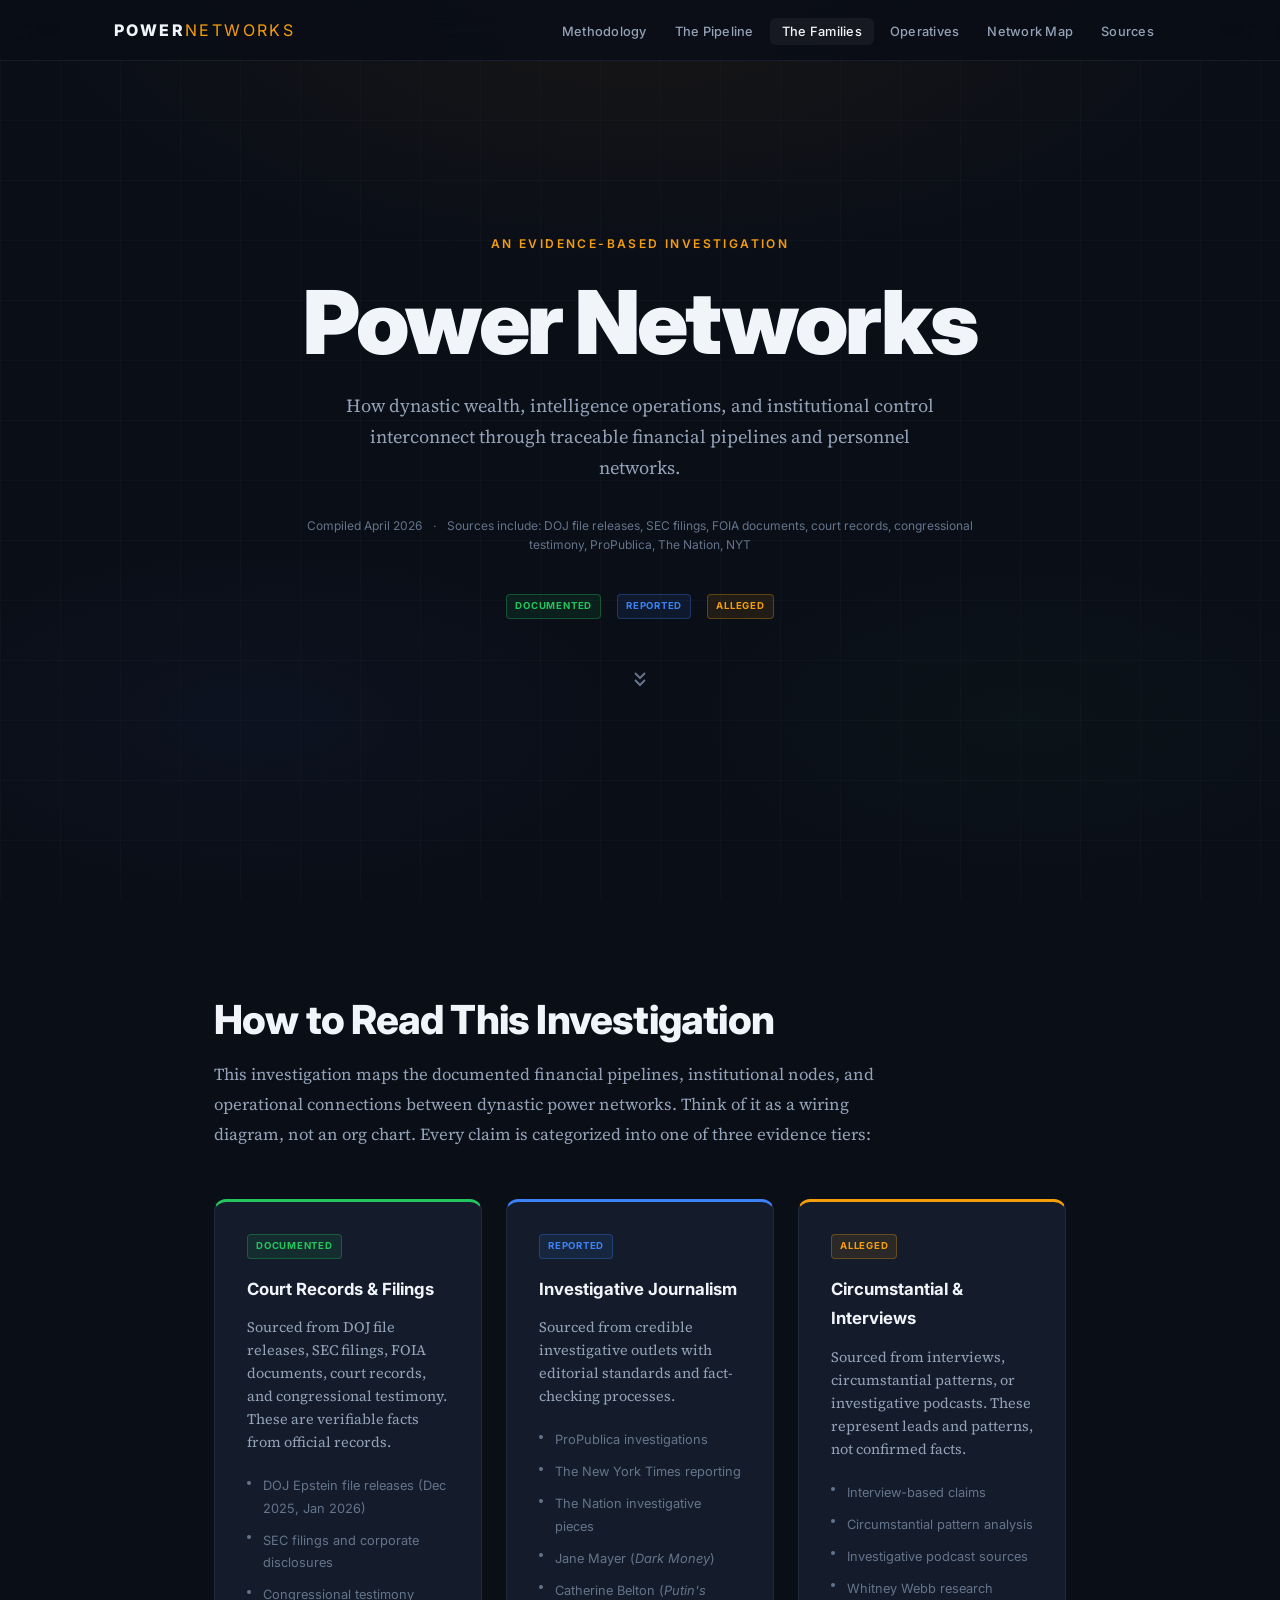
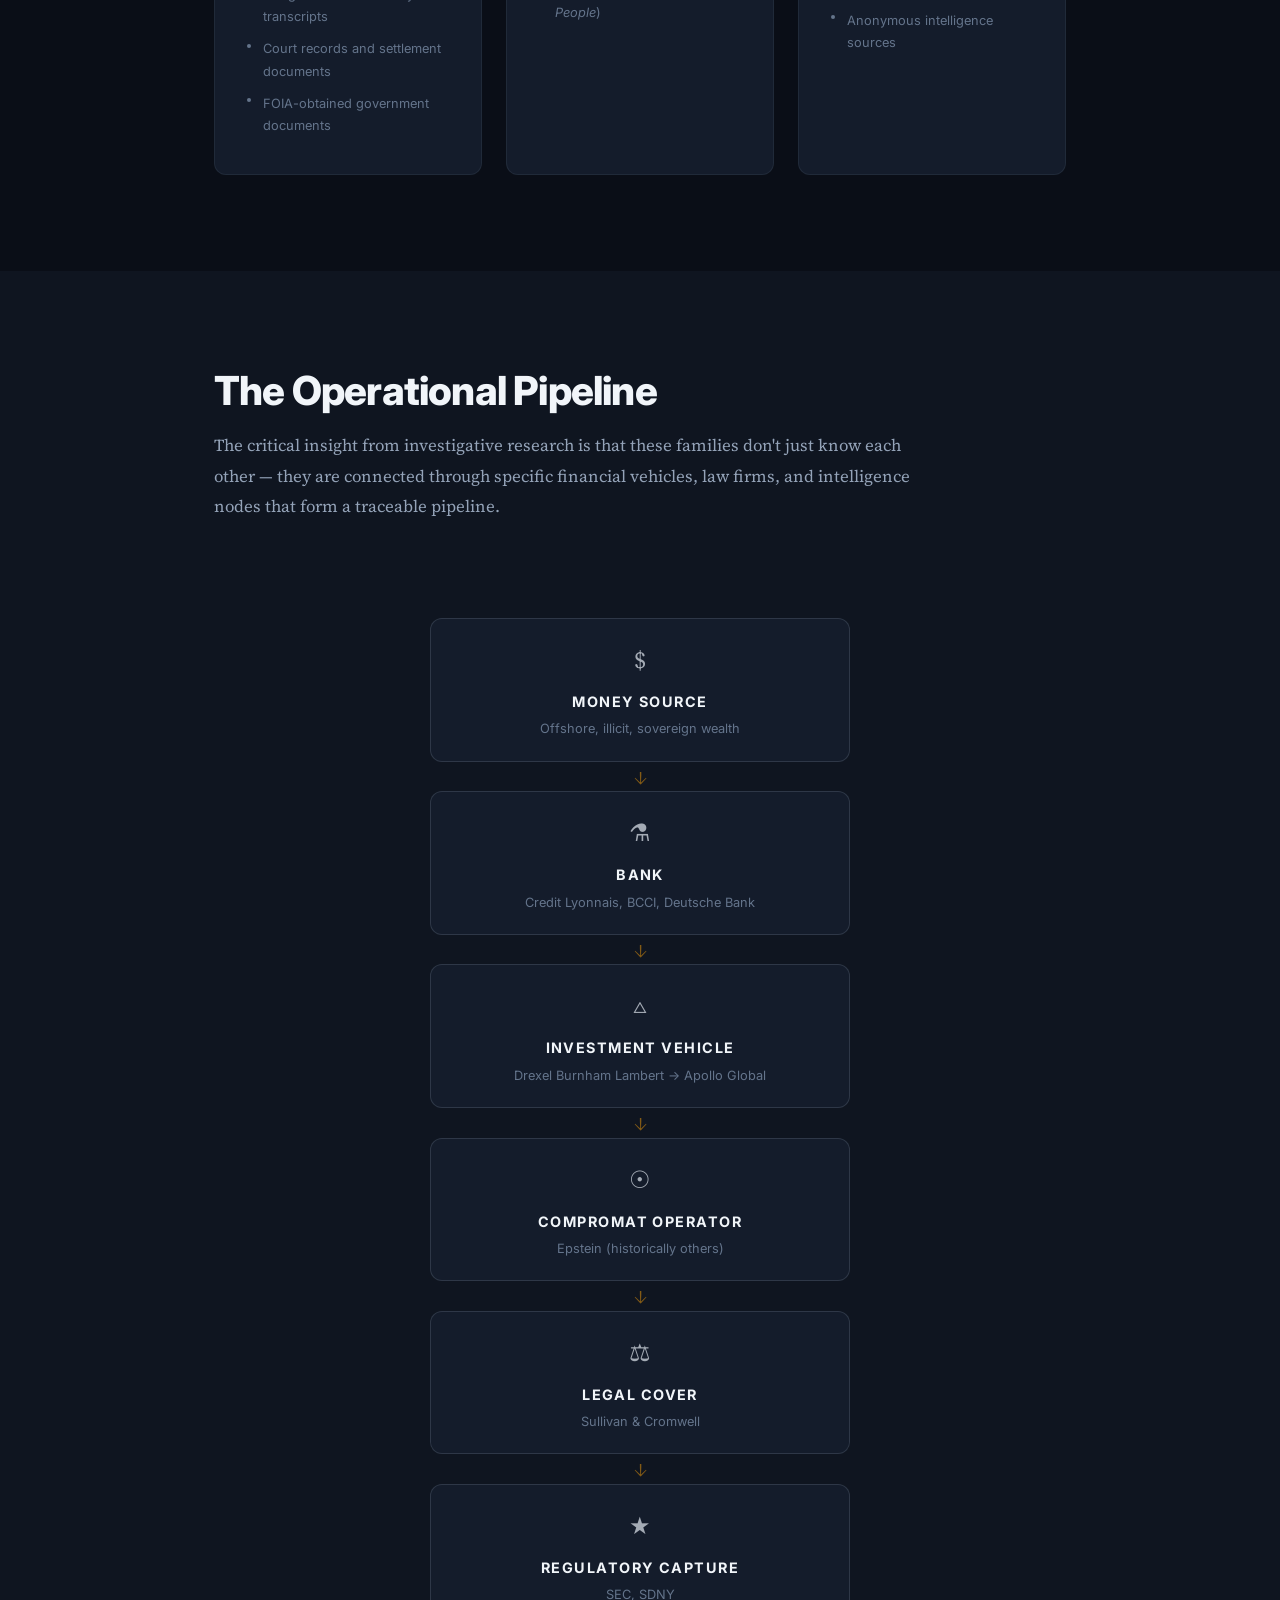
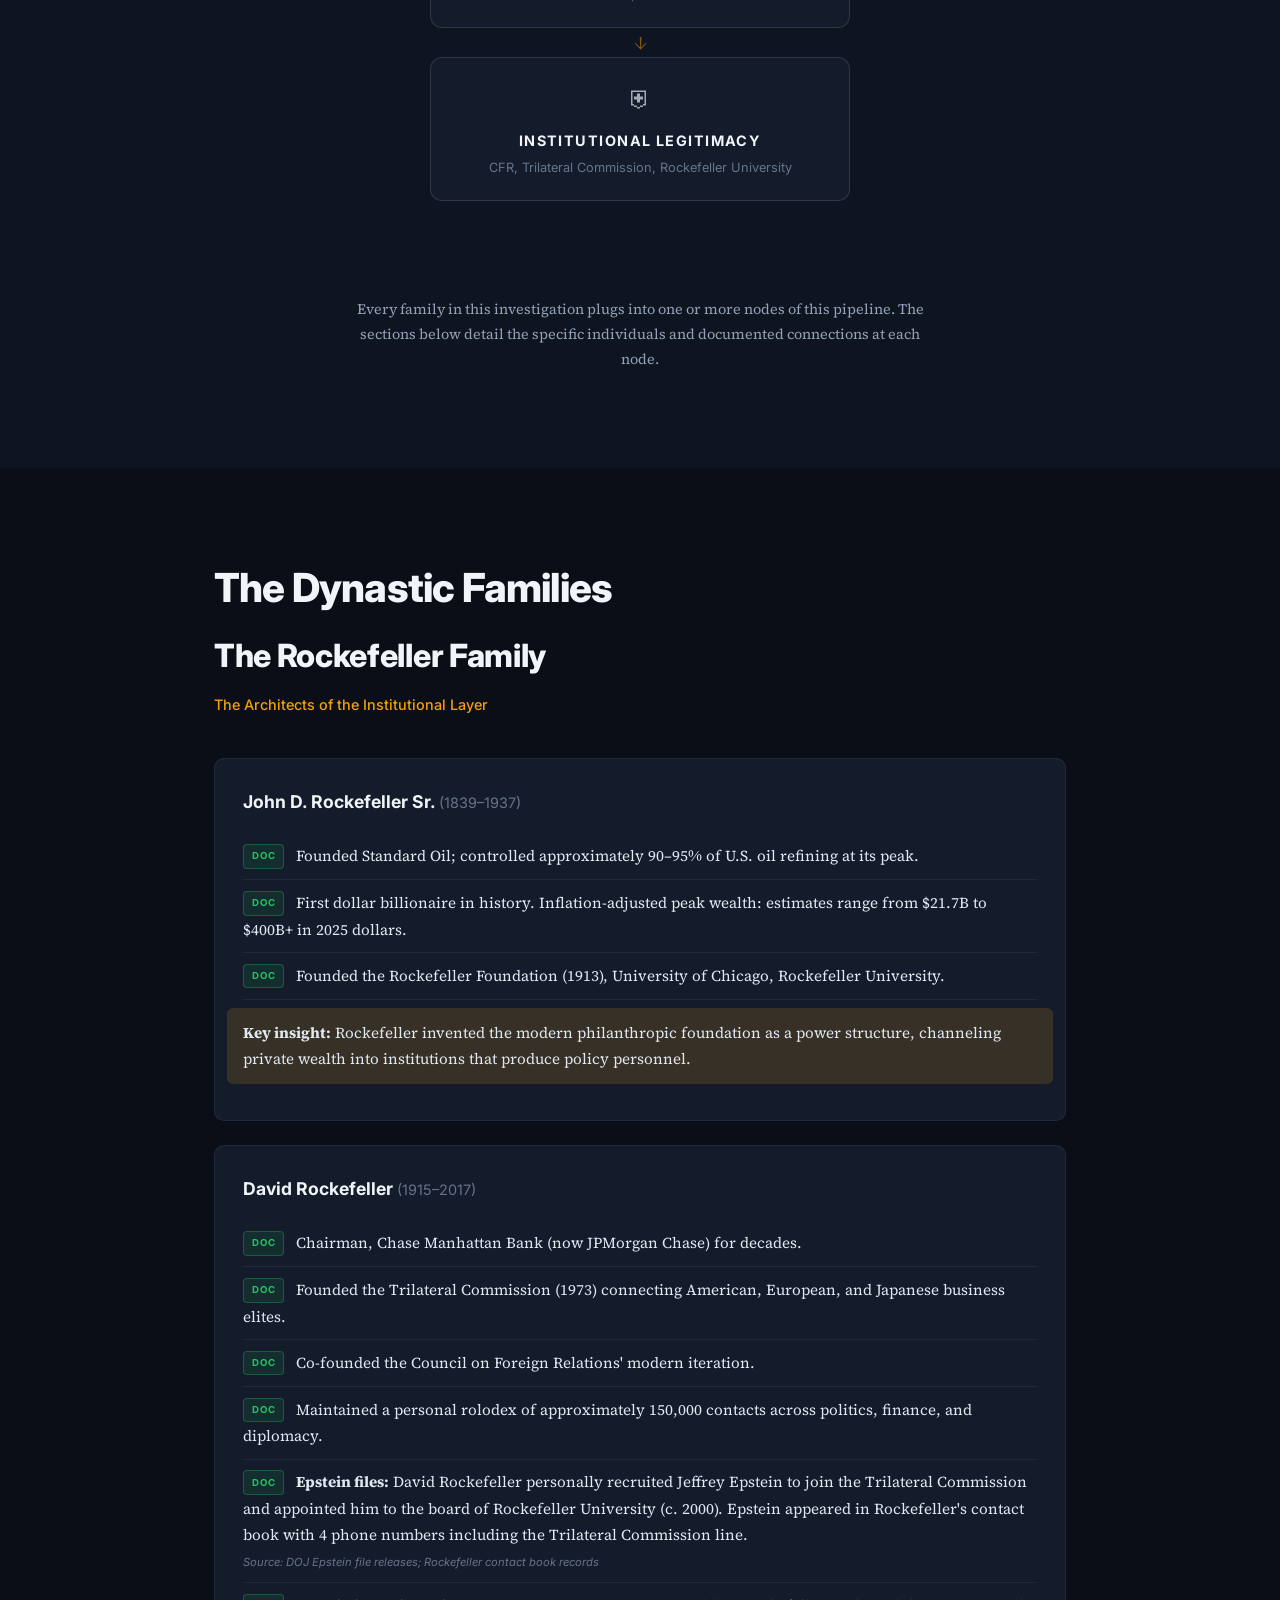
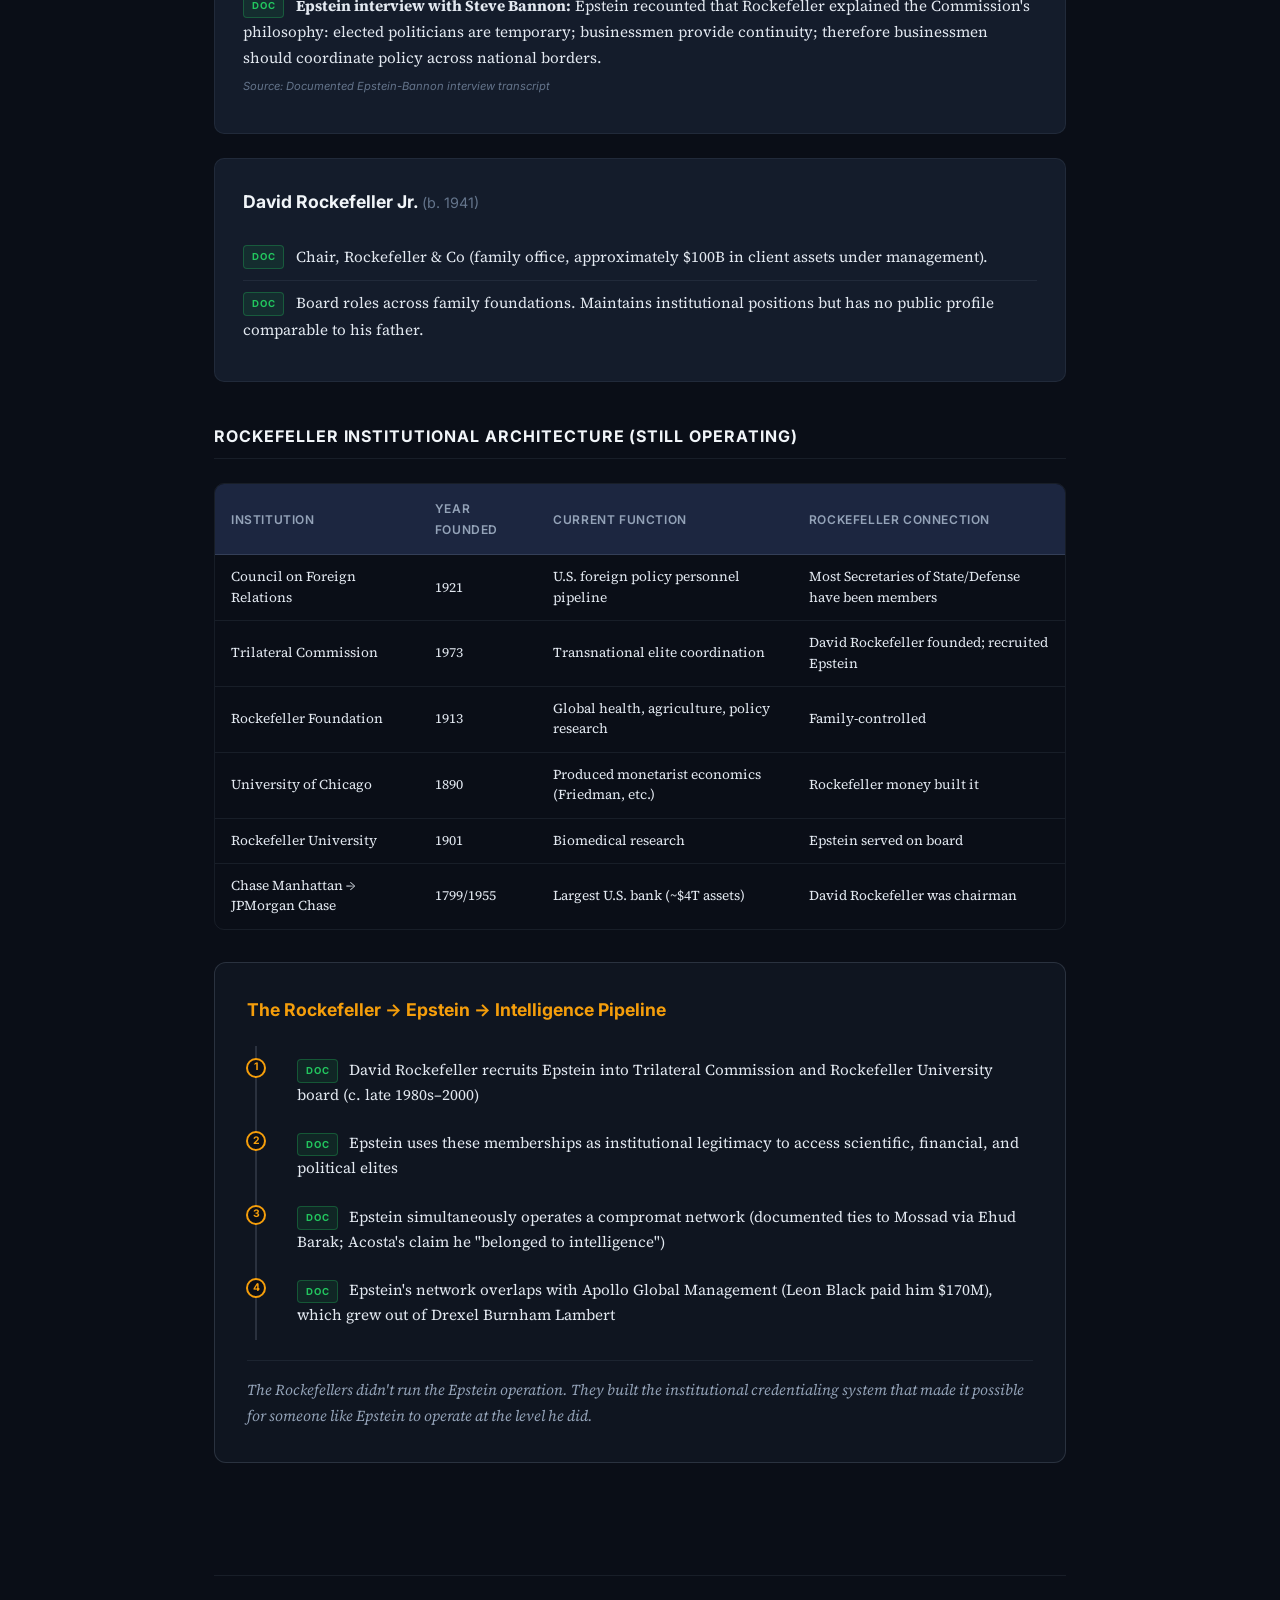
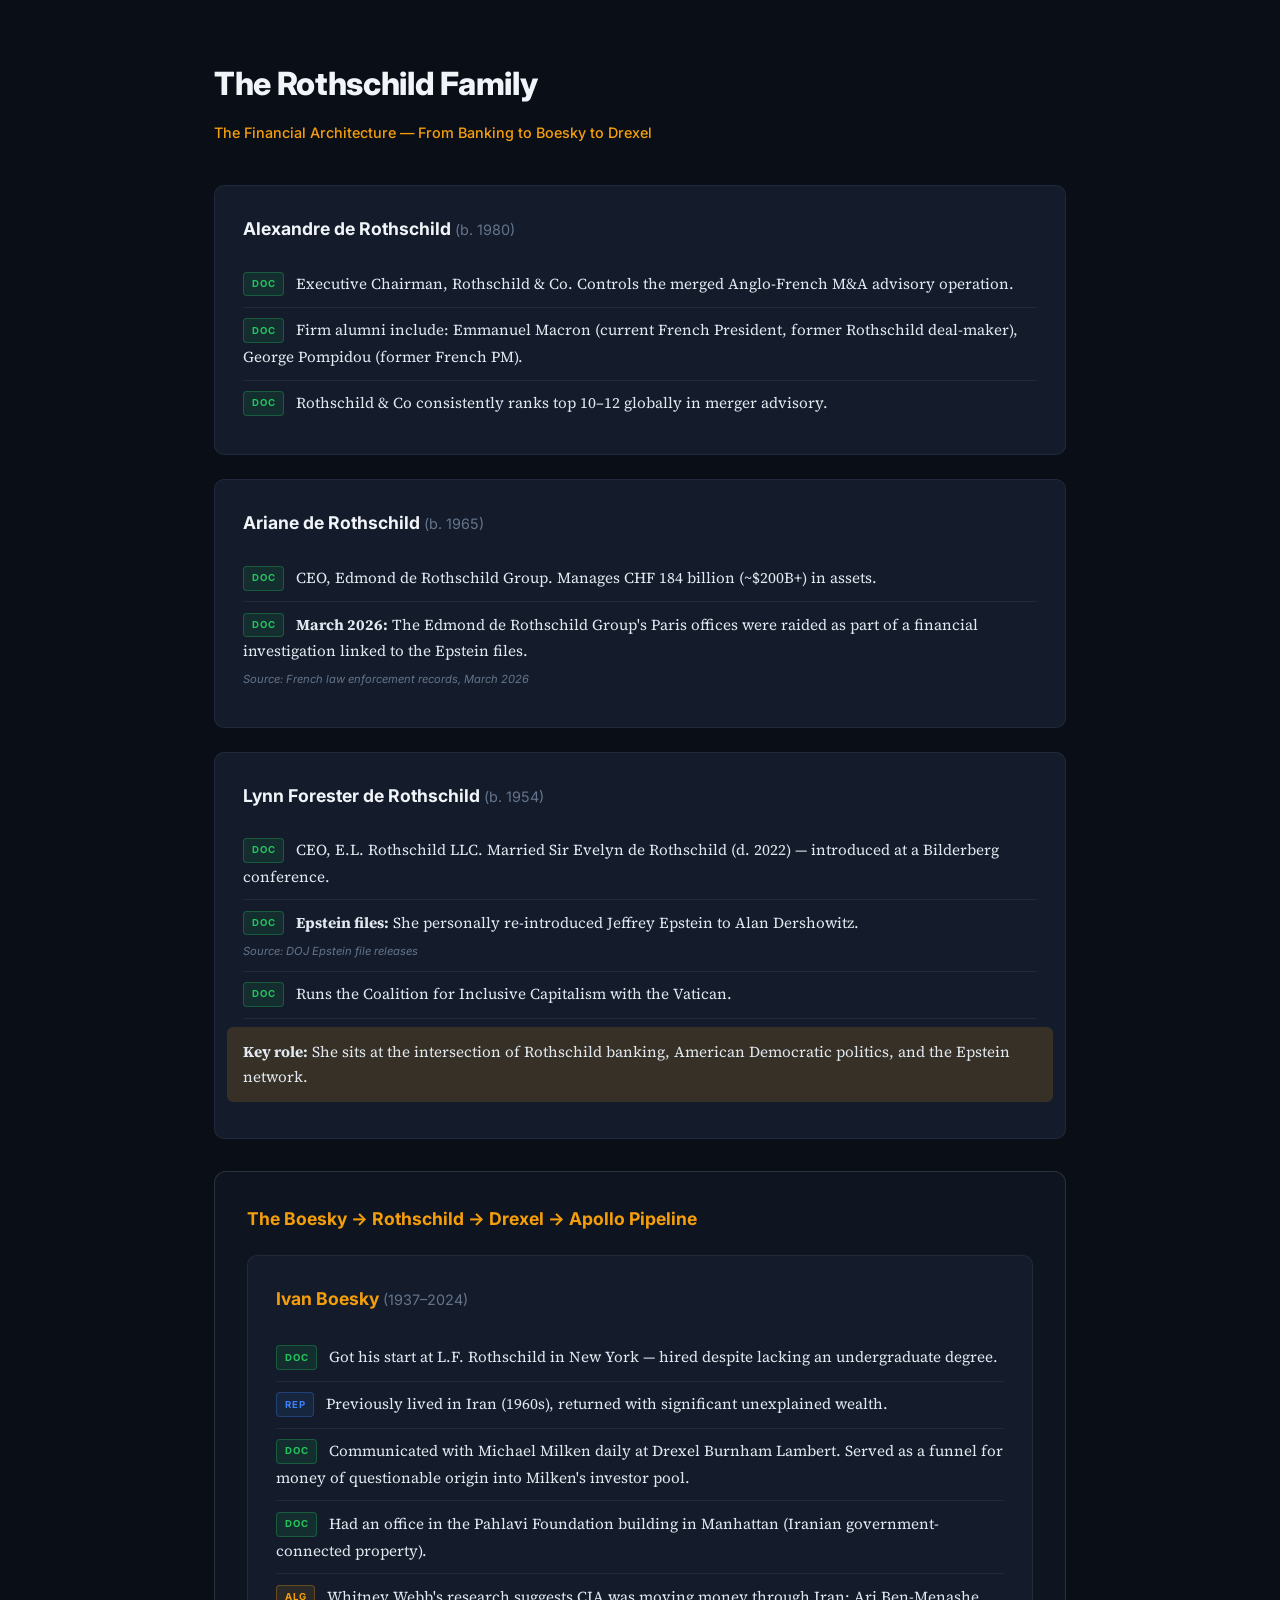
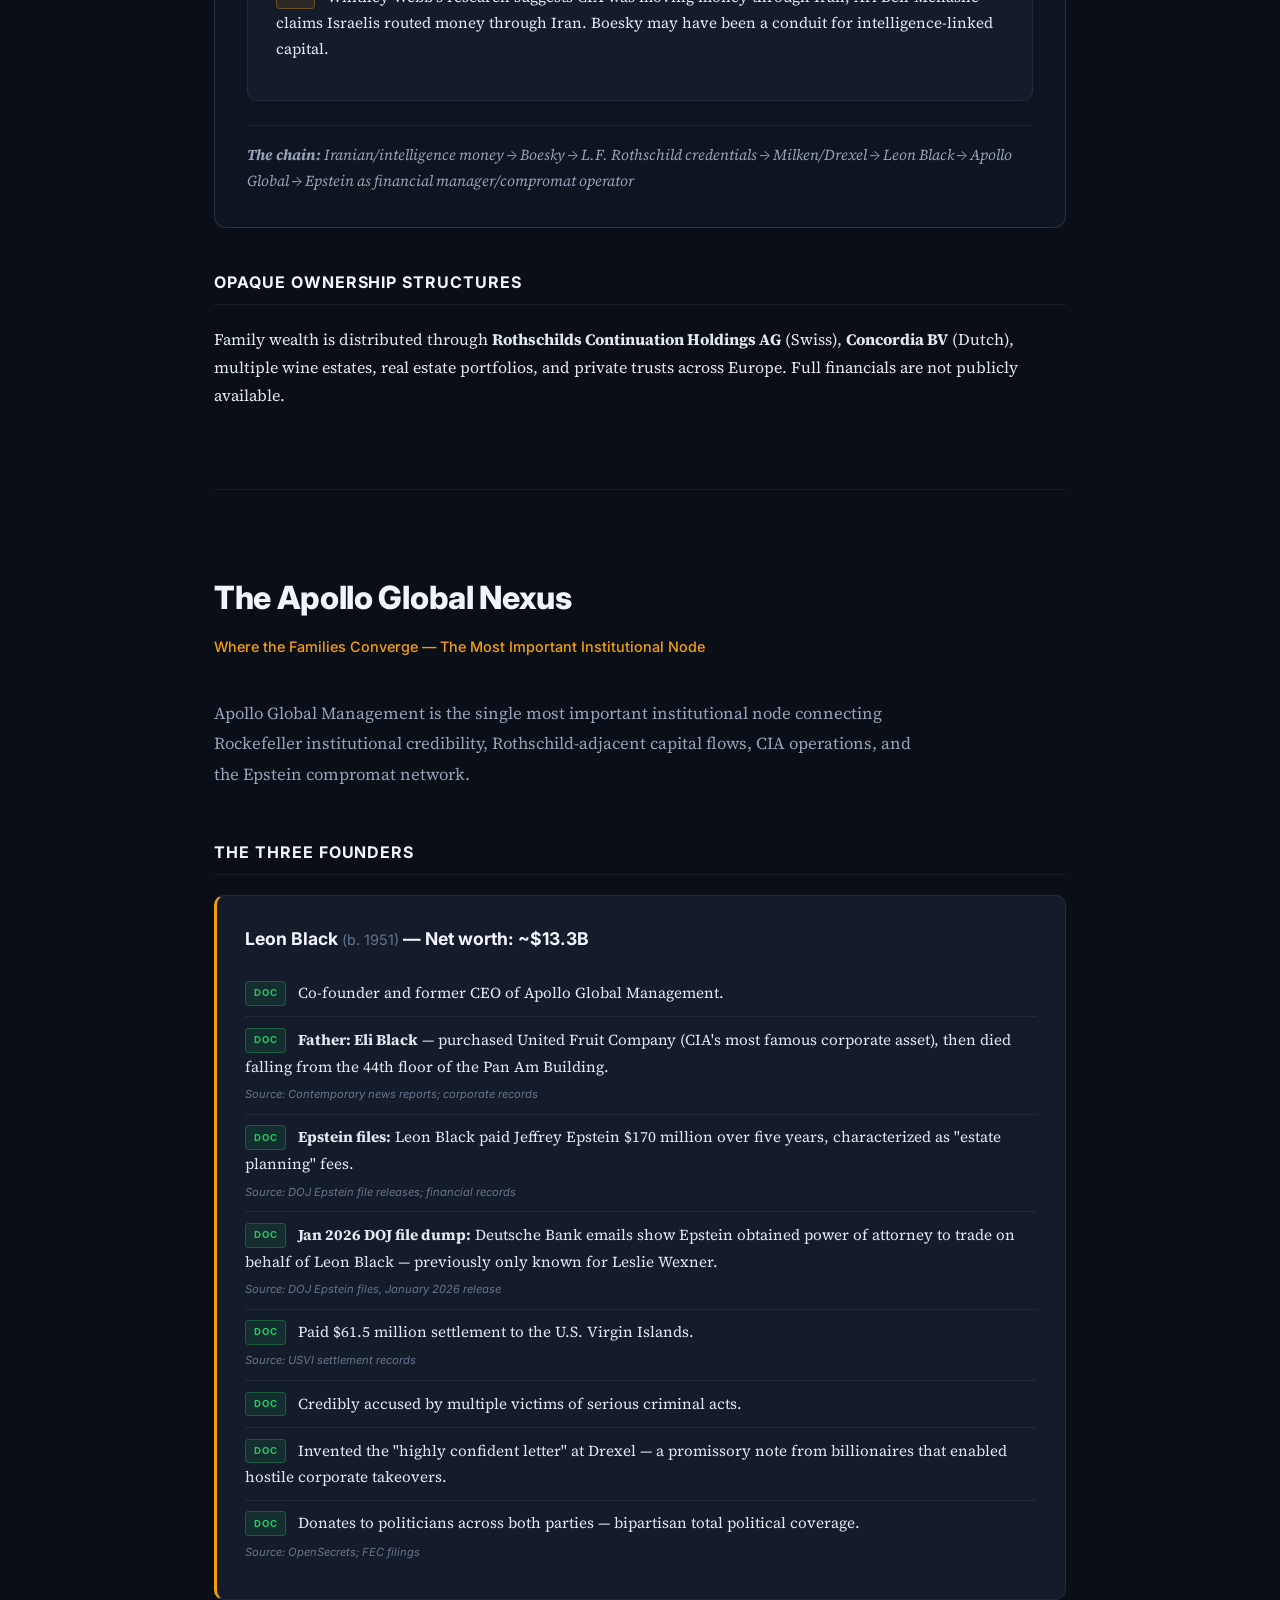
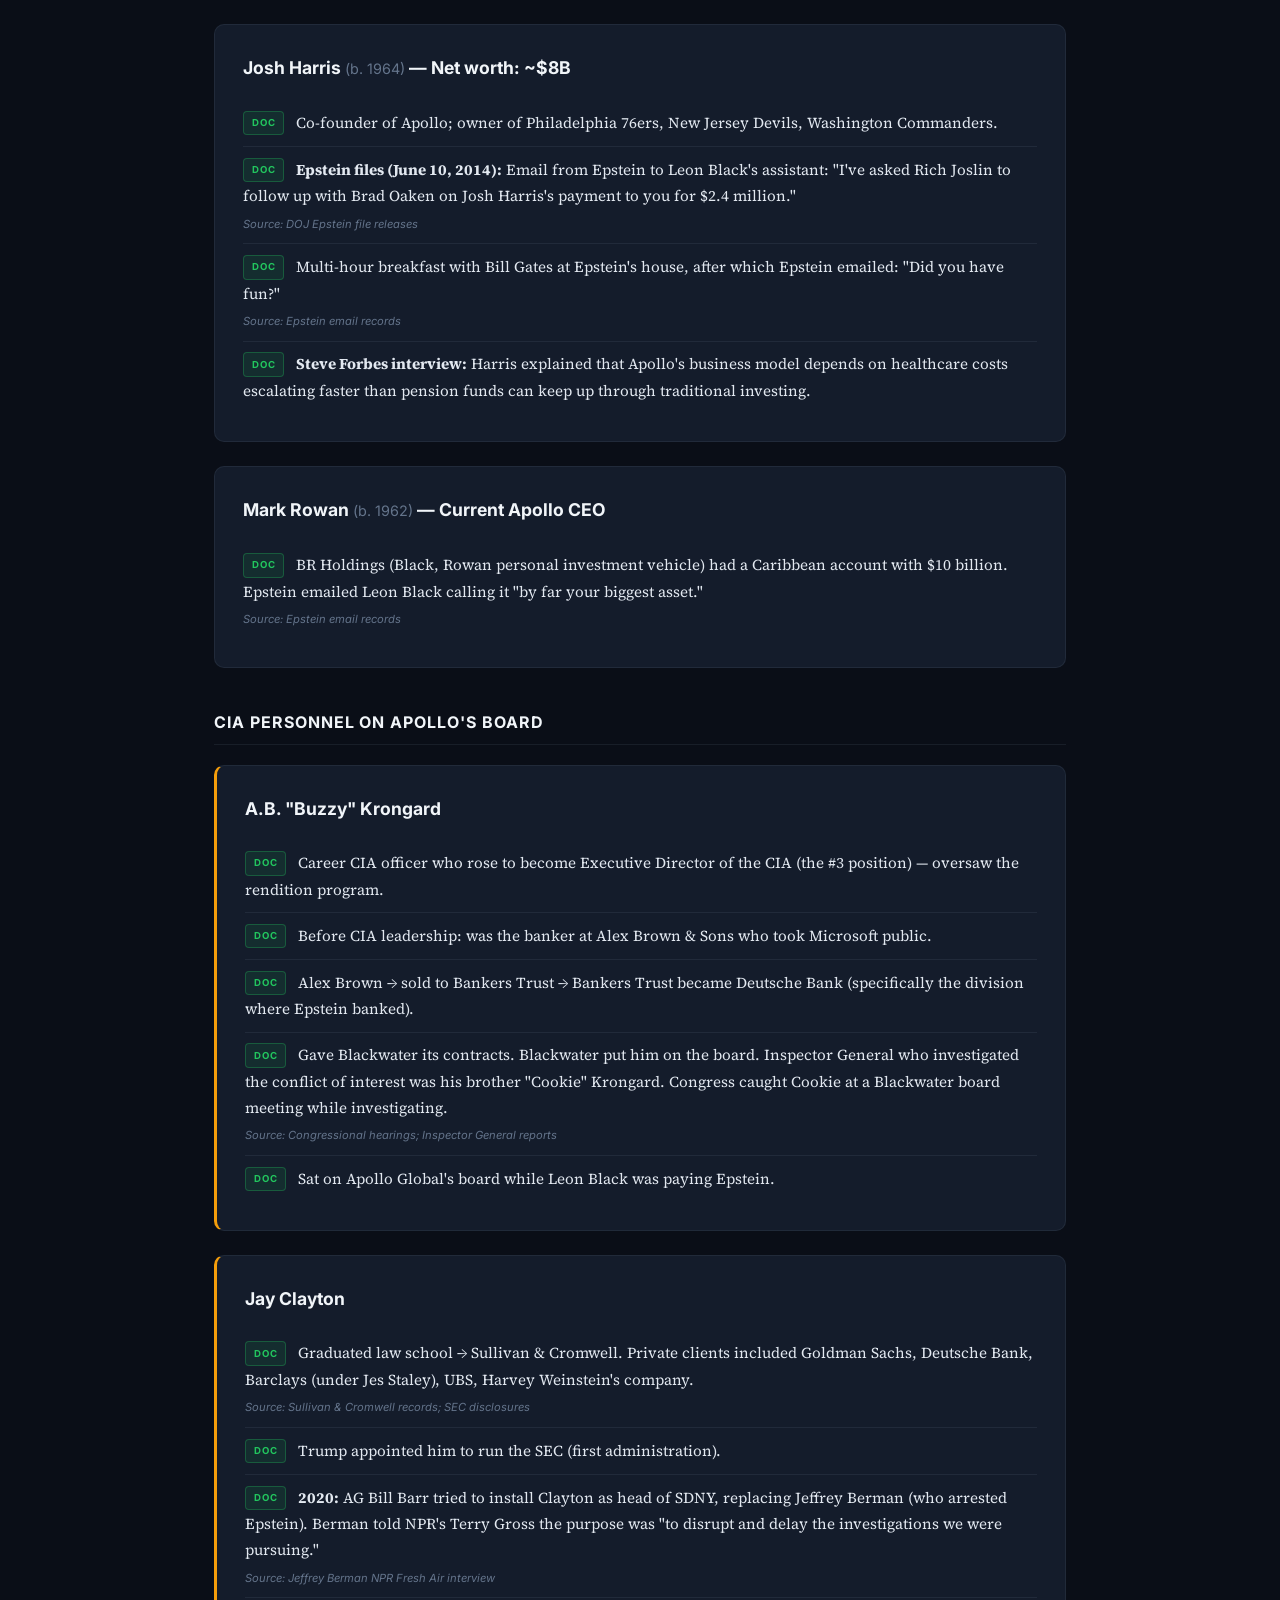
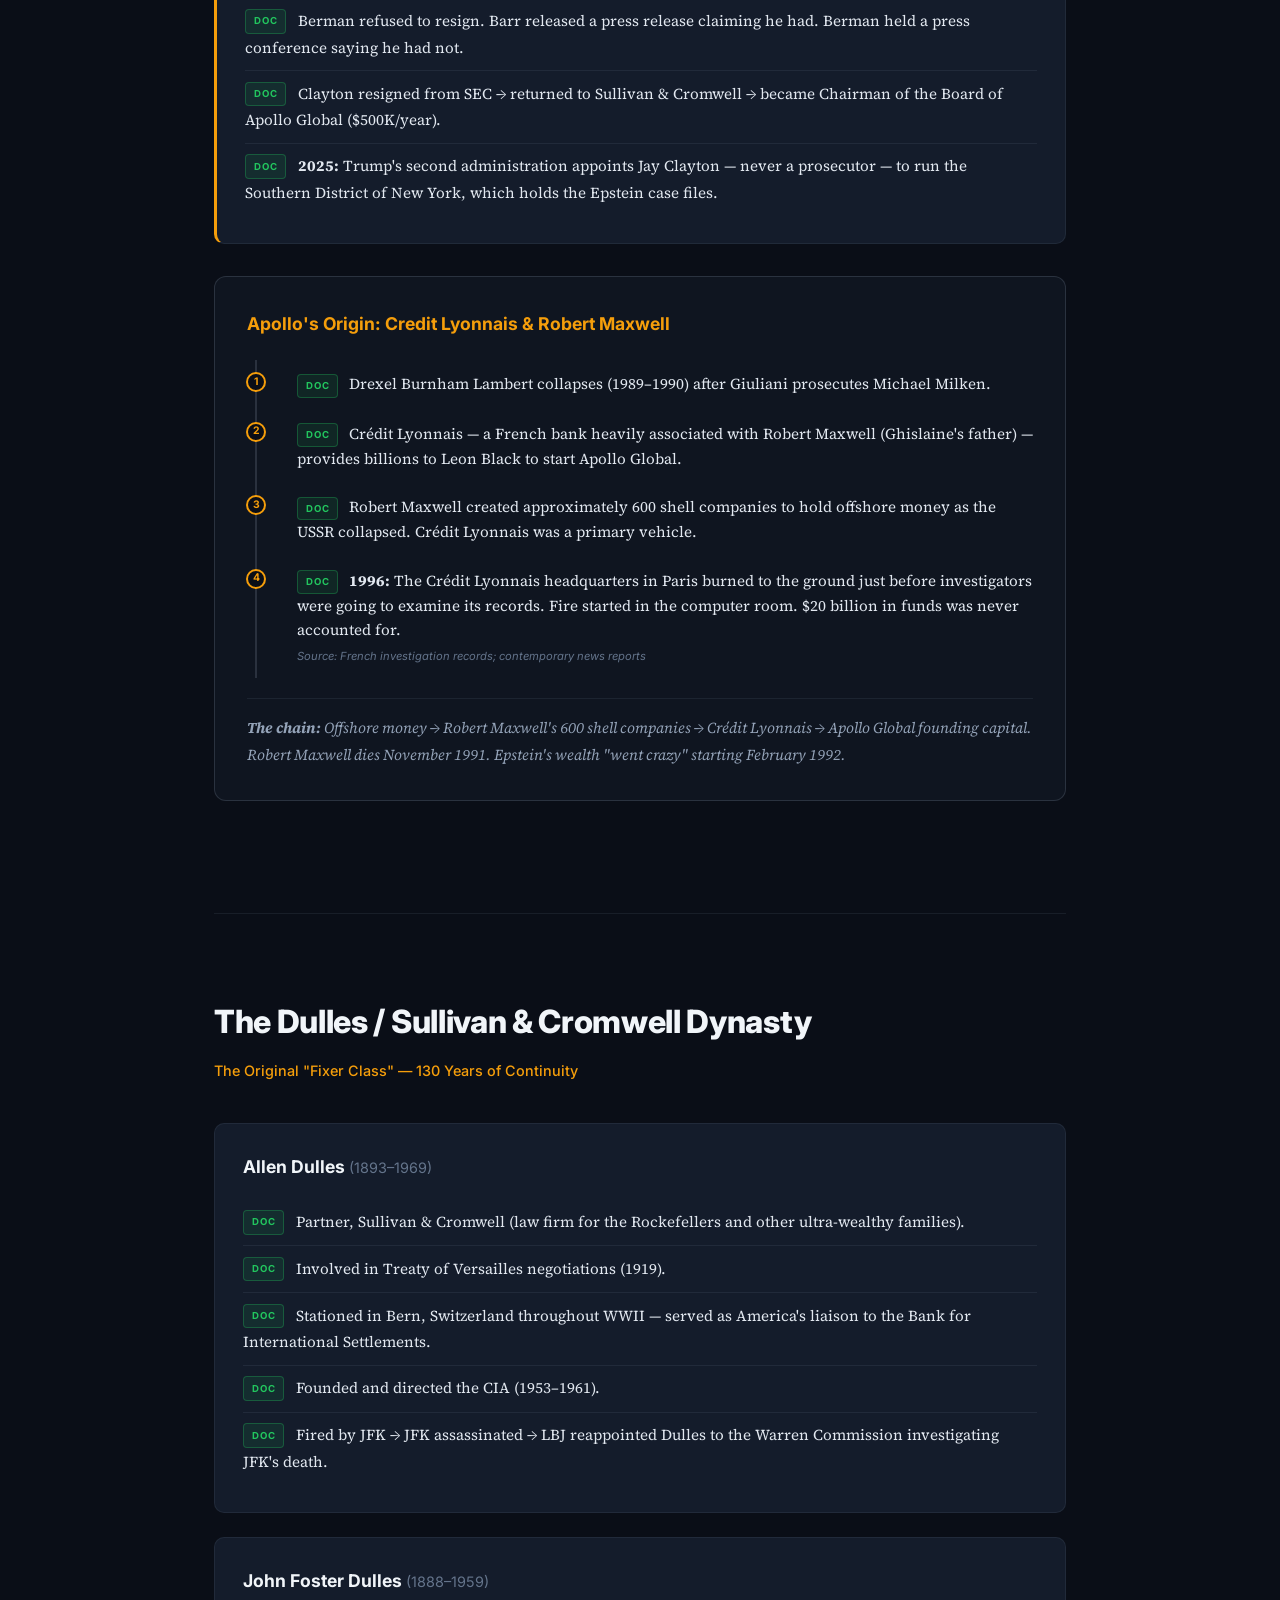
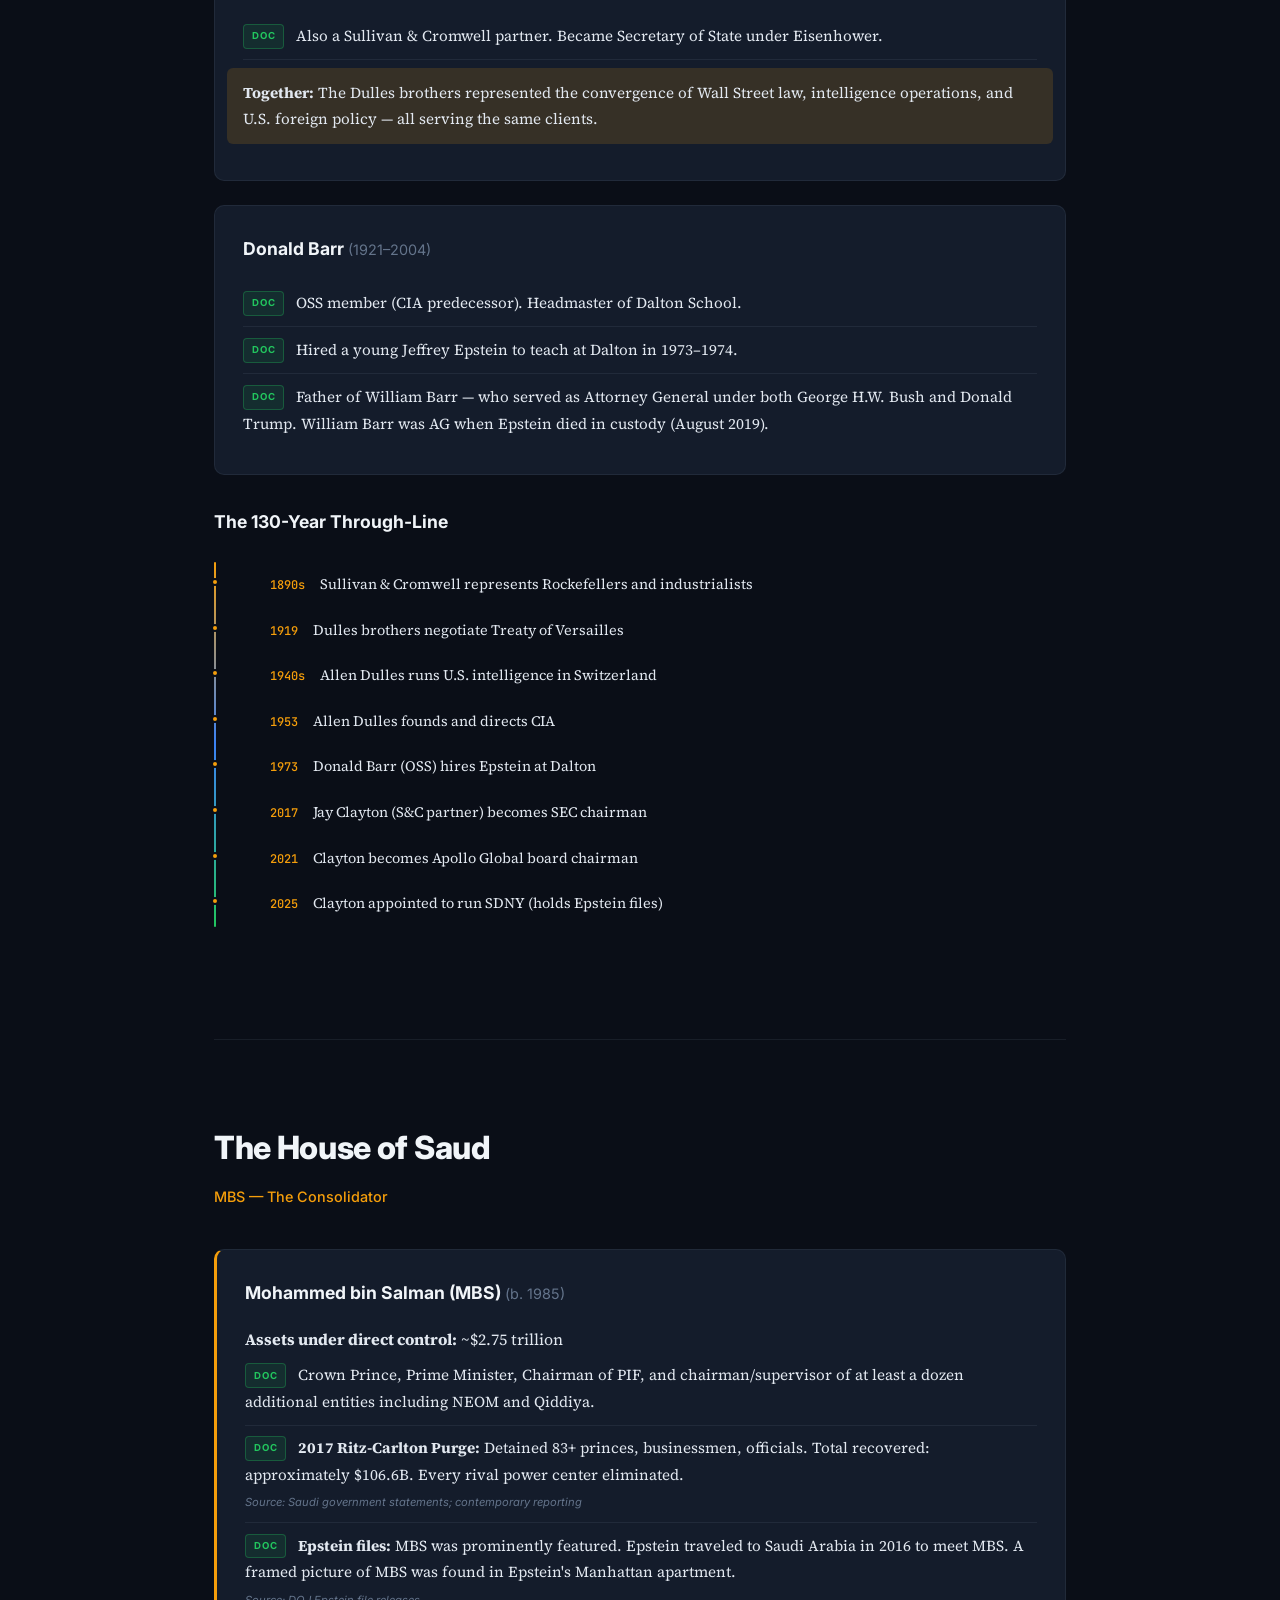
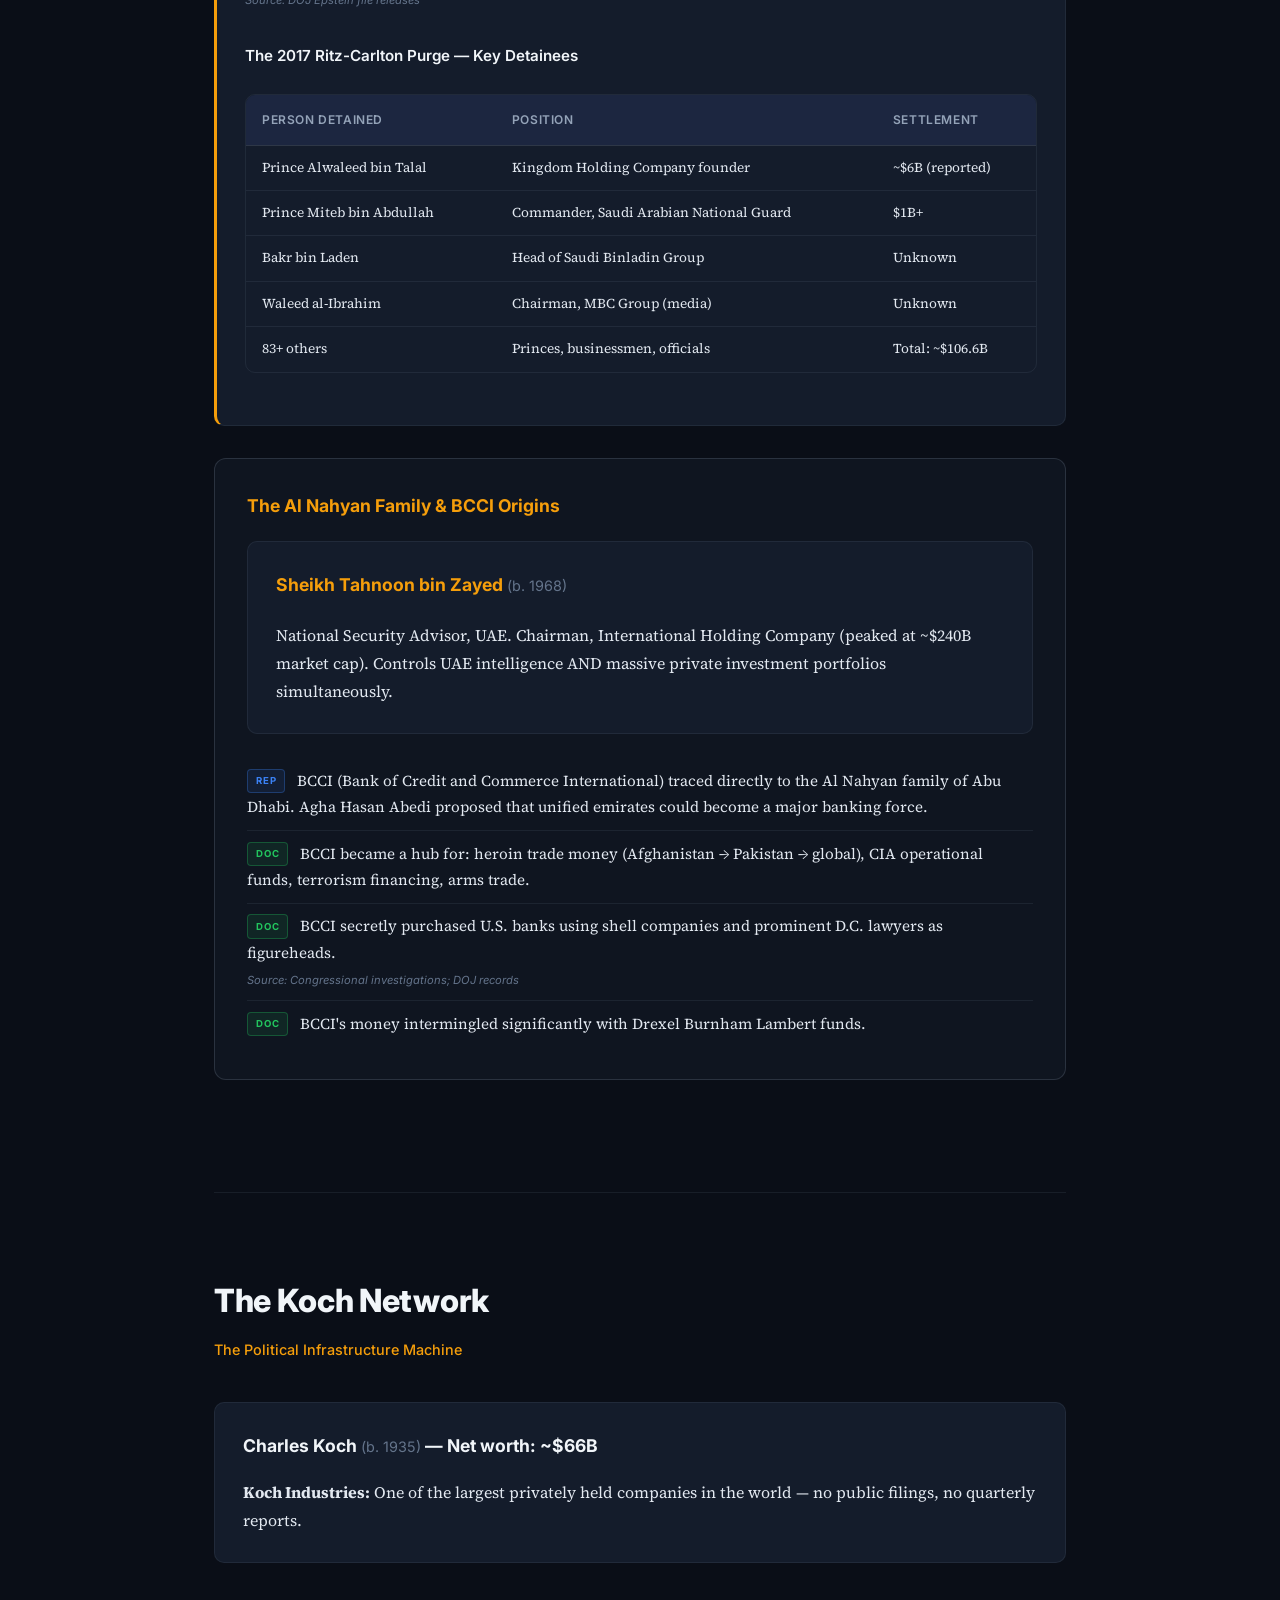
==== index.html @ 5101afc2 "Initial site build" ====
<!DOCTYPE html>
<html lang="en">
<head>
  <meta charset="UTF-8">
  <meta name="viewport" content="width=device-width, initial-scale=1.0">
  <title>Power Networks — An Evidence-Based Investigation into Dynastic Influence</title>
  <meta name="description" content="A documented investigation into how dynastic wealth, intelligence operations, and institutional control interconnect through traceable financial pipelines and personnel networks.">
  <meta property="og:title" content="Power Networks — An Evidence-Based Investigation">
  <meta property="og:description" content="Documented connections between dynastic families, intelligence agencies, and financial institutions. Every claim is sourced and evidence-tiered.">
  <meta property="og:type" content="article">
  <meta name="twitter:card" content="summary_large_image">
  <link rel="preconnect" href="https://fonts.googleapis.com">
  <link rel="preconnect" href="https://fonts.gstatic.com" crossorigin>
  <link href="https://fonts.googleapis.com/css2?family=Source+Serif+4:ital,opsz,wght@0,8..60,300..900;1,8..60,300..900&family=Inter:wght@300;400;500;600;700;800;900&family=JetBrains+Mono:wght@400;500&display=swap" rel="stylesheet">
  <link rel="stylesheet" href="styles.css">
</head>
<body>

  <!-- NAVIGATION -->
  <nav id="main-nav" aria-label="Main navigation">
    <div class="nav-inner">
      <a href="#hero" class="nav-logo">POWER<span>NETWORKS</span></a>
      <button class="nav-toggle" aria-label="Toggle navigation" aria-expanded="false">
        <span></span><span></span><span></span>
      </button>
      <ul class="nav-links">
        <li><a href="#methodology">Methodology</a></li>
        <li><a href="#pipeline">The Pipeline</a></li>
        <li><a href="#families">The Families</a></li>
        <li><a href="#operatives">Operatives</a></li>
        <li><a href="#network-map">Network Map</a></li>
        <li><a href="#sources">Sources</a></li>
      </ul>
    </div>
  </nav>

  <!-- HERO -->
  <header id="hero">
    <div class="hero-inner">
      <p class="hero-kicker">An Evidence-Based Investigation</p>
      <h1>Power Networks</h1>
      <p class="hero-subtitle">How dynastic wealth, intelligence operations, and institutional control interconnect through traceable financial pipelines and personnel networks.</p>
      <div class="hero-meta">
        <span class="hero-date">Compiled April 2026</span>
        <span class="hero-separator">&middot;</span>
        <span>Sources include: DOJ file releases, SEC filings, FOIA documents, court records, congressional testimony, ProPublica, The Nation, NYT</span>
      </div>
      <div class="evidence-key-hero">
        <div class="evidence-badge documented">DOCUMENTED</div>
        <div class="evidence-badge reported">REPORTED</div>
        <div class="evidence-badge alleged">ALLEGED</div>
      </div>
      <a href="#methodology" class="scroll-cta" aria-label="Scroll to content">
        <svg width="24" height="24" viewBox="0 0 24 24" fill="none" stroke="currentColor" stroke-width="2"><path d="M7 13l5 5 5-5M7 6l5 5 5-5"/></svg>
      </a>
    </div>
  </header>

  <main>

    <!-- METHODOLOGY -->
    <section id="methodology" class="section">
      <div class="container">
        <h2 class="section-title">How to Read This Investigation</h2>
        <p class="section-intro">This investigation maps the documented financial pipelines, institutional nodes, and operational connections between dynastic power networks. Think of it as a wiring diagram, not an org chart. Every claim is categorized into one of three evidence tiers:</p>

        <div class="evidence-grid">
          <div class="evidence-card documented-card">
            <div class="evidence-badge documented">DOCUMENTED</div>
            <h3>Court Records &amp; Filings</h3>
            <p>Sourced from DOJ file releases, SEC filings, FOIA documents, court records, and congressional testimony. These are verifiable facts from official records.</p>
            <ul>
              <li>DOJ Epstein file releases (Dec 2025, Jan 2026)</li>
              <li>SEC filings and corporate disclosures</li>
              <li>Congressional testimony transcripts</li>
              <li>Court records and settlement documents</li>
              <li>FOIA-obtained government documents</li>
            </ul>
          </div>
          <div class="evidence-card reported-card">
            <div class="evidence-badge reported">REPORTED</div>
            <h3>Investigative Journalism</h3>
            <p>Sourced from credible investigative outlets with editorial standards and fact-checking processes.</p>
            <ul>
              <li>ProPublica investigations</li>
              <li>The New York Times reporting</li>
              <li>The Nation investigative pieces</li>
              <li>Jane Mayer (<em>Dark Money</em>)</li>
              <li>Catherine Belton (<em>Putin's People</em>)</li>
            </ul>
          </div>
          <div class="evidence-card alleged-card">
            <div class="evidence-badge alleged">ALLEGED</div>
            <h3>Circumstantial &amp; Interviews</h3>
            <p>Sourced from interviews, circumstantial patterns, or investigative podcasts. These represent leads and patterns, not confirmed facts.</p>
            <ul>
              <li>Interview-based claims</li>
              <li>Circumstantial pattern analysis</li>
              <li>Investigative podcast sources</li>
              <li>Whitney Webb research</li>
              <li>Anonymous intelligence sources</li>
            </ul>
          </div>
        </div>
      </div>
    </section>

    <!-- THE PIPELINE -->
    <section id="pipeline" class="section section-dark">
      <div class="container">
        <h2 class="section-title">The Operational Pipeline</h2>
        <p class="section-intro">The critical insight from investigative research is that these families don't just know each other &mdash; they are connected through specific financial vehicles, law firms, and intelligence nodes that form a traceable pipeline.</p>

        <div class="pipeline-diagram">
          <div class="pipeline-step">
            <div class="pipeline-icon">$</div>
            <div class="pipeline-label">Money Source</div>
            <div class="pipeline-detail">Offshore, illicit, sovereign wealth</div>
          </div>
          <div class="pipeline-arrow">&darr;</div>
          <div class="pipeline-step">
            <div class="pipeline-icon">&#9879;</div>
            <div class="pipeline-label">Bank</div>
            <div class="pipeline-detail">Credit Lyonnais, BCCI, Deutsche Bank</div>
          </div>
          <div class="pipeline-arrow">&darr;</div>
          <div class="pipeline-step">
            <div class="pipeline-icon">&#9651;</div>
            <div class="pipeline-label">Investment Vehicle</div>
            <div class="pipeline-detail">Drexel Burnham Lambert &rarr; Apollo Global</div>
          </div>
          <div class="pipeline-arrow">&darr;</div>
          <div class="pipeline-step">
            <div class="pipeline-icon">&#9737;</div>
            <div class="pipeline-label">Compromat Operator</div>
            <div class="pipeline-detail">Epstein (historically others)</div>
          </div>
          <div class="pipeline-arrow">&darr;</div>
          <div class="pipeline-step">
            <div class="pipeline-icon">&#9878;</div>
            <div class="pipeline-label">Legal Cover</div>
            <div class="pipeline-detail">Sullivan &amp; Cromwell</div>
          </div>
          <div class="pipeline-arrow">&darr;</div>
          <div class="pipeline-step">
            <div class="pipeline-icon">&#9733;</div>
            <div class="pipeline-label">Regulatory Capture</div>
            <div class="pipeline-detail">SEC, SDNY</div>
          </div>
          <div class="pipeline-arrow">&darr;</div>
          <div class="pipeline-step">
            <div class="pipeline-icon">&#9960;</div>
            <div class="pipeline-label">Institutional Legitimacy</div>
            <div class="pipeline-detail">CFR, Trilateral Commission, Rockefeller University</div>
          </div>
        </div>
        <p class="pipeline-note">Every family in this investigation plugs into one or more nodes of this pipeline. The sections below detail the specific individuals and documented connections at each node.</p>
      </div>
    </section>

    <!-- FAMILIES -->
    <section id="families" class="section">
      <div class="container">
        <h2 class="section-title">The Dynastic Families</h2>

        <!-- ROCKEFELLER -->
        <article id="rockefeller" class="family-block">
          <div class="family-header">
            <h3>The Rockefeller Family</h3>
            <p class="family-tagline">The Architects of the Institutional Layer</p>
          </div>

          <div class="family-content">
            <div class="person-card">
              <h4>John D. Rockefeller Sr. <span class="life-dates">(1839&ndash;1937)</span></h4>
              <ul class="facts-list">
                <li><span class="evidence-badge documented">DOC</span> Founded Standard Oil; controlled approximately 90&ndash;95% of U.S. oil refining at its peak.</li>
                <li><span class="evidence-badge documented">DOC</span> First dollar billionaire in history. Inflation-adjusted peak wealth: estimates range from $21.7B to $400B+ in 2025 dollars.</li>
                <li><span class="evidence-badge documented">DOC</span> Founded the Rockefeller Foundation (1913), University of Chicago, Rockefeller University.</li>
                <li class="key-insight"><strong>Key insight:</strong> Rockefeller invented the modern philanthropic foundation as a power structure, channeling private wealth into institutions that produce policy personnel.</li>
              </ul>
            </div>

            <div class="person-card">
              <h4>David Rockefeller <span class="life-dates">(1915&ndash;2017)</span></h4>
              <ul class="facts-list">
                <li><span class="evidence-badge documented">DOC</span> Chairman, Chase Manhattan Bank (now JPMorgan Chase) for decades.</li>
                <li><span class="evidence-badge documented">DOC</span> Founded the Trilateral Commission (1973) connecting American, European, and Japanese business elites.</li>
                <li><span class="evidence-badge documented">DOC</span> Co-founded the Council on Foreign Relations' modern iteration.</li>
                <li><span class="evidence-badge documented">DOC</span> Maintained a personal rolodex of approximately 150,000 contacts across politics, finance, and diplomacy.</li>
                <li><span class="evidence-badge documented">DOC</span> <strong>Epstein files:</strong> David Rockefeller personally recruited Jeffrey Epstein to join the Trilateral Commission and appointed him to the board of Rockefeller University (c. 2000). Epstein appeared in Rockefeller's contact book with 4 phone numbers including the Trilateral Commission line.
                  <cite class="source-tag">Source: DOJ Epstein file releases; Rockefeller contact book records</cite>
                </li>
                <li><span class="evidence-badge documented">DOC</span> <strong>Epstein interview with Steve Bannon:</strong> Epstein recounted that Rockefeller explained the Commission's philosophy: elected politicians are temporary; businessmen provide continuity; therefore businessmen should coordinate policy across national borders.
                  <cite class="source-tag">Source: Documented Epstein-Bannon interview transcript</cite>
                </li>
              </ul>
            </div>

            <div class="person-card">
              <h4>David Rockefeller Jr. <span class="life-dates">(b. 1941)</span></h4>
              <ul class="facts-list">
                <li><span class="evidence-badge documented">DOC</span> Chair, Rockefeller &amp; Co (family office, approximately $100B in client assets under management).</li>
                <li><span class="evidence-badge documented">DOC</span> Board roles across family foundations. Maintains institutional positions but has no public profile comparable to his father.</li>
              </ul>
            </div>

            <h4 class="subsection-title">Rockefeller Institutional Architecture (Still Operating)</h4>
            <div class="data-table-wrapper">
              <table class="data-table">
                <thead>
                  <tr>
                    <th>Institution</th>
                    <th>Year Founded</th>
                    <th>Current Function</th>
                    <th>Rockefeller Connection</th>
                  </tr>
                </thead>
                <tbody>
                  <tr>
                    <td>Council on Foreign Relations</td>
                    <td>1921</td>
                    <td>U.S. foreign policy personnel pipeline</td>
                    <td>Most Secretaries of State/Defense have been members</td>
                  </tr>
                  <tr>
                    <td>Trilateral Commission</td>
                    <td>1973</td>
                    <td>Transnational elite coordination</td>
                    <td>David Rockefeller founded; recruited Epstein</td>
                  </tr>
                  <tr>
                    <td>Rockefeller Foundation</td>
                    <td>1913</td>
                    <td>Global health, agriculture, policy research</td>
                    <td>Family-controlled</td>
                  </tr>
                  <tr>
                    <td>University of Chicago</td>
                    <td>1890</td>
                    <td>Produced monetarist economics (Friedman, etc.)</td>
                    <td>Rockefeller money built it</td>
                  </tr>
                  <tr>
                    <td>Rockefeller University</td>
                    <td>1901</td>
                    <td>Biomedical research</td>
                    <td>Epstein served on board</td>
                  </tr>
                  <tr>
                    <td>Chase Manhattan &rarr; JPMorgan Chase</td>
                    <td>1799/1955</td>
                    <td>Largest U.S. bank (~$4T assets)</td>
                    <td>David Rockefeller was chairman</td>
                  </tr>
                </tbody>
              </table>
            </div>

            <div class="insight-box">
              <h4>The Rockefeller &rarr; Epstein &rarr; Intelligence Pipeline</h4>
              <ol class="pipeline-steps">
                <li><span class="evidence-badge documented">DOC</span> David Rockefeller recruits Epstein into Trilateral Commission and Rockefeller University board (c. late 1980s&ndash;2000)</li>
                <li><span class="evidence-badge documented">DOC</span> Epstein uses these memberships as institutional legitimacy to access scientific, financial, and political elites</li>
                <li><span class="evidence-badge documented">DOC</span> Epstein simultaneously operates a compromat network (documented ties to Mossad via Ehud Barak; Acosta's claim he "belonged to intelligence")</li>
                <li><span class="evidence-badge documented">DOC</span> Epstein's network overlaps with Apollo Global Management (Leon Black paid him $170M), which grew out of Drexel Burnham Lambert</li>
              </ol>
              <p class="insight-conclusion">The Rockefellers didn't run the Epstein operation. They built the institutional credentialing system that made it possible for someone like Epstein to operate at the level he did.</p>
            </div>
          </div>
        </article>

        <!-- ROTHSCHILD -->
        <article id="rothschild" class="family-block">
          <div class="family-header">
            <h3>The Rothschild Family</h3>
            <p class="family-tagline">The Financial Architecture &mdash; From Banking to Boesky to Drexel</p>
          </div>

          <div class="family-content">
            <div class="person-card">
              <h4>Alexandre de Rothschild <span class="life-dates">(b. 1980)</span></h4>
              <ul class="facts-list">
                <li><span class="evidence-badge documented">DOC</span> Executive Chairman, Rothschild &amp; Co. Controls the merged Anglo-French M&amp;A advisory operation.</li>
                <li><span class="evidence-badge documented">DOC</span> Firm alumni include: Emmanuel Macron (current French President, former Rothschild deal-maker), George Pompidou (former French PM).</li>
                <li><span class="evidence-badge documented">DOC</span> Rothschild &amp; Co consistently ranks top 10&ndash;12 globally in merger advisory.</li>
              </ul>
            </div>

            <div class="person-card">
              <h4>Ariane de Rothschild <span class="life-dates">(b. 1965)</span></h4>
              <ul class="facts-list">
                <li><span class="evidence-badge documented">DOC</span> CEO, Edmond de Rothschild Group. Manages CHF 184 billion (~$200B+) in assets.</li>
                <li><span class="evidence-badge documented">DOC</span> <strong>March 2026:</strong> The Edmond de Rothschild Group's Paris offices were raided as part of a financial investigation linked to the Epstein files.
                  <cite class="source-tag">Source: French law enforcement records, March 2026</cite>
                </li>
              </ul>
            </div>

            <div class="person-card">
              <h4>Lynn Forester de Rothschild <span class="life-dates">(b. 1954)</span></h4>
              <ul class="facts-list">
                <li><span class="evidence-badge documented">DOC</span> CEO, E.L. Rothschild LLC. Married Sir Evelyn de Rothschild (d. 2022) &mdash; introduced at a Bilderberg conference.</li>
                <li><span class="evidence-badge documented">DOC</span> <strong>Epstein files:</strong> She personally re-introduced Jeffrey Epstein to Alan Dershowitz.
                  <cite class="source-tag">Source: DOJ Epstein file releases</cite>
                </li>
                <li><span class="evidence-badge documented">DOC</span> Runs the Coalition for Inclusive Capitalism with the Vatican.</li>
                <li class="key-insight"><strong>Key role:</strong> She sits at the intersection of Rothschild banking, American Democratic politics, and the Epstein network.</li>
              </ul>
            </div>

            <div class="insight-box">
              <h4>The Boesky &rarr; Rothschild &rarr; Drexel &rarr; Apollo Pipeline</h4>
              <div class="person-card">
                <h4>Ivan Boesky <span class="life-dates">(1937&ndash;2024)</span></h4>
                <ul class="facts-list">
                  <li><span class="evidence-badge documented">DOC</span> Got his start at L.F. Rothschild in New York &mdash; hired despite lacking an undergraduate degree.</li>
                  <li><span class="evidence-badge reported">REP</span> Previously lived in Iran (1960s), returned with significant unexplained wealth.</li>
                  <li><span class="evidence-badge documented">DOC</span> Communicated with Michael Milken daily at Drexel Burnham Lambert. Served as a funnel for money of questionable origin into Milken's investor pool.</li>
                  <li><span class="evidence-badge documented">DOC</span> Had an office in the Pahlavi Foundation building in Manhattan (Iranian government-connected property).</li>
                  <li><span class="evidence-badge alleged">ALG</span> Whitney Webb's research suggests CIA was moving money through Iran; Ari Ben-Menashe claims Israelis routed money through Iran. Boesky may have been a conduit for intelligence-linked capital.</li>
                </ul>
              </div>
              <p class="pipeline-chain"><strong>The chain:</strong> Iranian/intelligence money &rarr; Boesky &rarr; L.F. Rothschild credentials &rarr; Milken/Drexel &rarr; Leon Black &rarr; Apollo Global &rarr; Epstein as financial manager/compromat operator</p>
            </div>

            <h4 class="subsection-title">Opaque Ownership Structures</h4>
            <p>Family wealth is distributed through <strong>Rothschilds Continuation Holdings AG</strong> (Swiss), <strong>Concordia BV</strong> (Dutch), multiple wine estates, real estate portfolios, and private trusts across Europe. Full financials are not publicly available.</p>
          </div>
        </article>

        <!-- APOLLO GLOBAL -->
        <article id="apollo" class="family-block">
          <div class="family-header">
            <h3>The Apollo Global Nexus</h3>
            <p class="family-tagline">Where the Families Converge &mdash; The Most Important Institutional Node</p>
          </div>

          <div class="family-content">
            <p class="section-intro">Apollo Global Management is the single most important institutional node connecting Rockefeller institutional credibility, Rothschild-adjacent capital flows, CIA operations, and the Epstein compromat network.</p>

            <h4 class="subsection-title">The Three Founders</h4>

            <div class="person-card person-highlight">
              <h4>Leon Black <span class="life-dates">(b. 1951)</span> &mdash; Net worth: ~$13.3B</h4>
              <ul class="facts-list">
                <li><span class="evidence-badge documented">DOC</span> Co-founder and former CEO of Apollo Global Management.</li>
                <li><span class="evidence-badge documented">DOC</span> <strong>Father: Eli Black</strong> &mdash; purchased United Fruit Company (CIA's most famous corporate asset), then died falling from the 44th floor of the Pan Am Building.
                  <cite class="source-tag">Source: Contemporary news reports; corporate records</cite>
                </li>
                <li><span class="evidence-badge documented">DOC</span> <strong>Epstein files:</strong> Leon Black paid Jeffrey Epstein $170 million over five years, characterized as "estate planning" fees.
                  <cite class="source-tag">Source: DOJ Epstein file releases; financial records</cite>
                </li>
                <li><span class="evidence-badge documented">DOC</span> <strong>Jan 2026 DOJ file dump:</strong> Deutsche Bank emails show Epstein obtained power of attorney to trade on behalf of Leon Black &mdash; previously only known for Leslie Wexner.
                  <cite class="source-tag">Source: DOJ Epstein files, January 2026 release</cite>
                </li>
                <li><span class="evidence-badge documented">DOC</span> Paid $61.5 million settlement to the U.S. Virgin Islands.
                  <cite class="source-tag">Source: USVI settlement records</cite>
                </li>
                <li><span class="evidence-badge documented">DOC</span> Credibly accused by multiple victims of serious criminal acts.</li>
                <li><span class="evidence-badge documented">DOC</span> Invented the "highly confident letter" at Drexel &mdash; a promissory note from billionaires that enabled hostile corporate takeovers.</li>
                <li><span class="evidence-badge documented">DOC</span> Donates to politicians across both parties &mdash; bipartisan total political coverage.
                  <cite class="source-tag">Source: OpenSecrets; FEC filings</cite>
                </li>
              </ul>
            </div>

            <div class="person-card">
              <h4>Josh Harris <span class="life-dates">(b. 1964)</span> &mdash; Net worth: ~$8B</h4>
              <ul class="facts-list">
                <li><span class="evidence-badge documented">DOC</span> Co-founder of Apollo; owner of Philadelphia 76ers, New Jersey Devils, Washington Commanders.</li>
                <li><span class="evidence-badge documented">DOC</span> <strong>Epstein files (June 10, 2014):</strong> Email from Epstein to Leon Black's assistant: "I've asked Rich Joslin to follow up with Brad Oaken on Josh Harris's payment to you for $2.4 million."
                  <cite class="source-tag">Source: DOJ Epstein file releases</cite>
                </li>
                <li><span class="evidence-badge documented">DOC</span> Multi-hour breakfast with Bill Gates at Epstein's house, after which Epstein emailed: "Did you have fun?"
                  <cite class="source-tag">Source: Epstein email records</cite>
                </li>
                <li><span class="evidence-badge documented">DOC</span> <strong>Steve Forbes interview:</strong> Harris explained that Apollo's business model depends on healthcare costs escalating faster than pension funds can keep up through traditional investing.</li>
              </ul>
            </div>

            <div class="person-card">
              <h4>Mark Rowan <span class="life-dates">(b. 1962)</span> &mdash; Current Apollo CEO</h4>
              <ul class="facts-list">
                <li><span class="evidence-badge documented">DOC</span> BR Holdings (Black, Rowan personal investment vehicle) had a Caribbean account with $10 billion. Epstein emailed Leon Black calling it "by far your biggest asset."
                  <cite class="source-tag">Source: Epstein email records</cite>
                </li>
              </ul>
            </div>

            <h4 class="subsection-title">CIA Personnel on Apollo's Board</h4>

            <div class="person-card person-highlight">
              <h4>A.B. "Buzzy" Krongard</h4>
              <ul class="facts-list">
                <li><span class="evidence-badge documented">DOC</span> Career CIA officer who rose to become Executive Director of the CIA (the #3 position) &mdash; oversaw the rendition program.</li>
                <li><span class="evidence-badge documented">DOC</span> Before CIA leadership: was the banker at Alex Brown &amp; Sons who took Microsoft public.</li>
                <li><span class="evidence-badge documented">DOC</span> Alex Brown &rarr; sold to Bankers Trust &rarr; Bankers Trust became Deutsche Bank (specifically the division where Epstein banked).</li>
                <li><span class="evidence-badge documented">DOC</span> Gave Blackwater its contracts. Blackwater put him on the board. Inspector General who investigated the conflict of interest was his brother "Cookie" Krongard. Congress caught Cookie at a Blackwater board meeting while investigating.
                  <cite class="source-tag">Source: Congressional hearings; Inspector General reports</cite>
                </li>
                <li><span class="evidence-badge documented">DOC</span> Sat on Apollo Global's board while Leon Black was paying Epstein.</li>
              </ul>
            </div>

            <div class="person-card person-highlight">
              <h4>Jay Clayton</h4>
              <ul class="facts-list">
                <li><span class="evidence-badge documented">DOC</span> Graduated law school &rarr; Sullivan &amp; Cromwell. Private clients included Goldman Sachs, Deutsche Bank, Barclays (under Jes Staley), UBS, Harvey Weinstein's company.
                  <cite class="source-tag">Source: Sullivan &amp; Cromwell records; SEC disclosures</cite>
                </li>
                <li><span class="evidence-badge documented">DOC</span> Trump appointed him to run the SEC (first administration).</li>
                <li><span class="evidence-badge documented">DOC</span> <strong>2020:</strong> AG Bill Barr tried to install Clayton as head of SDNY, replacing Jeffrey Berman (who arrested Epstein). Berman told NPR's Terry Gross the purpose was "to disrupt and delay the investigations we were pursuing."
                  <cite class="source-tag">Source: Jeffrey Berman NPR Fresh Air interview</cite>
                </li>
                <li><span class="evidence-badge documented">DOC</span> Berman refused to resign. Barr released a press release claiming he had. Berman held a press conference saying he had not.</li>
                <li><span class="evidence-badge documented">DOC</span> Clayton resigned from SEC &rarr; returned to Sullivan &amp; Cromwell &rarr; became Chairman of the Board of Apollo Global ($500K/year).</li>
                <li><span class="evidence-badge documented">DOC</span> <strong>2025:</strong> Trump's second administration appoints Jay Clayton &mdash; never a prosecutor &mdash; to run the Southern District of New York, which holds the Epstein case files.</li>
              </ul>
            </div>

            <div class="insight-box">
              <h4>Apollo's Origin: Credit Lyonnais &amp; Robert Maxwell</h4>
              <ol class="pipeline-steps">
                <li><span class="evidence-badge documented">DOC</span> Drexel Burnham Lambert collapses (1989&ndash;1990) after Giuliani prosecutes Michael Milken.</li>
                <li><span class="evidence-badge documented">DOC</span> Cr&eacute;dit Lyonnais &mdash; a French bank heavily associated with Robert Maxwell (Ghislaine's father) &mdash; provides billions to Leon Black to start Apollo Global.</li>
                <li><span class="evidence-badge documented">DOC</span> Robert Maxwell created approximately 600 shell companies to hold offshore money as the USSR collapsed. Cr&eacute;dit Lyonnais was a primary vehicle.</li>
                <li><span class="evidence-badge documented">DOC</span> <strong>1996:</strong> The Cr&eacute;dit Lyonnais headquarters in Paris burned to the ground just before investigators were going to examine its records. Fire started in the computer room. $20 billion in funds was never accounted for.
                  <cite class="source-tag">Source: French investigation records; contemporary news reports</cite>
                </li>
              </ol>
              <p class="pipeline-chain"><strong>The chain:</strong> Offshore money &rarr; Robert Maxwell's 600 shell companies &rarr; Cr&eacute;dit Lyonnais &rarr; Apollo Global founding capital. Robert Maxwell dies November 1991. Epstein's wealth "went crazy" starting February 1992.</p>
            </div>
          </div>
        </article>

        <!-- DULLES / SULLIVAN & CROMWELL -->
        <article id="dulles" class="family-block">
          <div class="family-header">
            <h3>The Dulles / Sullivan &amp; Cromwell Dynasty</h3>
            <p class="family-tagline">The Original "Fixer Class" &mdash; 130 Years of Continuity</p>
          </div>

          <div class="family-content">
            <div class="person-card">
              <h4>Allen Dulles <span class="life-dates">(1893&ndash;1969)</span></h4>
              <ul class="facts-list">
                <li><span class="evidence-badge documented">DOC</span> Partner, Sullivan &amp; Cromwell (law firm for the Rockefellers and other ultra-wealthy families).</li>
                <li><span class="evidence-badge documented">DOC</span> Involved in Treaty of Versailles negotiations (1919).</li>
                <li><span class="evidence-badge documented">DOC</span> Stationed in Bern, Switzerland throughout WWII &mdash; served as America's liaison to the Bank for International Settlements.</li>
                <li><span class="evidence-badge documented">DOC</span> Founded and directed the CIA (1953&ndash;1961).</li>
                <li><span class="evidence-badge documented">DOC</span> Fired by JFK &rarr; JFK assassinated &rarr; LBJ reappointed Dulles to the Warren Commission investigating JFK's death.</li>
              </ul>
            </div>

            <div class="person-card">
              <h4>John Foster Dulles <span class="life-dates">(1888&ndash;1959)</span></h4>
              <ul class="facts-list">
                <li><span class="evidence-badge documented">DOC</span> Also a Sullivan &amp; Cromwell partner. Became Secretary of State under Eisenhower.</li>
                <li class="key-insight"><strong>Together:</strong> The Dulles brothers represented the convergence of Wall Street law, intelligence operations, and U.S. foreign policy &mdash; all serving the same clients.</li>
              </ul>
            </div>

            <div class="person-card">
              <h4>Donald Barr <span class="life-dates">(1921&ndash;2004)</span></h4>
              <ul class="facts-list">
                <li><span class="evidence-badge documented">DOC</span> OSS member (CIA predecessor). Headmaster of Dalton School.</li>
                <li><span class="evidence-badge documented">DOC</span> Hired a young Jeffrey Epstein to teach at Dalton in 1973&ndash;1974.</li>
                <li><span class="evidence-badge documented">DOC</span> Father of William Barr &mdash; who served as Attorney General under both George H.W. Bush and Donald Trump. William Barr was AG when Epstein died in custody (August 2019).</li>
              </ul>
            </div>

            <div class="timeline-box">
              <h4>The 130-Year Through-Line</h4>
              <div class="timeline">
                <div class="timeline-item"><span class="timeline-date">1890s</span> Sullivan &amp; Cromwell represents Rockefellers and industrialists</div>
                <div class="timeline-item"><span class="timeline-date">1919</span> Dulles brothers negotiate Treaty of Versailles</div>
                <div class="timeline-item"><span class="timeline-date">1940s</span> Allen Dulles runs U.S. intelligence in Switzerland</div>
                <div class="timeline-item"><span class="timeline-date">1953</span> Allen Dulles founds and directs CIA</div>
                <div class="timeline-item"><span class="timeline-date">1973</span> Donald Barr (OSS) hires Epstein at Dalton</div>
                <div class="timeline-item"><span class="timeline-date">2017</span> Jay Clayton (S&amp;C partner) becomes SEC chairman</div>
                <div class="timeline-item"><span class="timeline-date">2021</span> Clayton becomes Apollo Global board chairman</div>
                <div class="timeline-item"><span class="timeline-date">2025</span> Clayton appointed to run SDNY (holds Epstein files)</div>
              </div>
            </div>
          </div>
        </article>

        <!-- HOUSE OF SAUD -->
        <article id="saud" class="family-block">
          <div class="family-header">
            <h3>The House of Saud</h3>
            <p class="family-tagline">MBS &mdash; The Consolidator</p>
          </div>

          <div class="family-content">
            <div class="person-card person-highlight">
              <h4>Mohammed bin Salman (MBS) <span class="life-dates">(b. 1985)</span></h4>
              <p><strong>Assets under direct control:</strong> ~$2.75 trillion</p>
              <ul class="facts-list">
                <li><span class="evidence-badge documented">DOC</span> Crown Prince, Prime Minister, Chairman of PIF, and chairman/supervisor of at least a dozen additional entities including NEOM and Qiddiya.</li>
                <li><span class="evidence-badge documented">DOC</span> <strong>2017 Ritz-Carlton Purge:</strong> Detained 83+ princes, businessmen, officials. Total recovered: approximately $106.6B. Every rival power center eliminated.
                  <cite class="source-tag">Source: Saudi government statements; contemporary reporting</cite>
                </li>
                <li><span class="evidence-badge documented">DOC</span> <strong>Epstein files:</strong> MBS was prominently featured. Epstein traveled to Saudi Arabia in 2016 to meet MBS. A framed picture of MBS was found in Epstein's Manhattan apartment.
                  <cite class="source-tag">Source: DOJ Epstein file releases</cite>
                </li>
              </ul>

              <h5>The 2017 Ritz-Carlton Purge &mdash; Key Detainees</h5>
              <div class="data-table-wrapper">
                <table class="data-table">
                  <thead>
                    <tr><th>Person Detained</th><th>Position</th><th>Settlement</th></tr>
                  </thead>
                  <tbody>
                    <tr><td>Prince Alwaleed bin Talal</td><td>Kingdom Holding Company founder</td><td>~$6B (reported)</td></tr>
                    <tr><td>Prince Miteb bin Abdullah</td><td>Commander, Saudi Arabian National Guard</td><td>$1B+</td></tr>
                    <tr><td>Bakr bin Laden</td><td>Head of Saudi Binladin Group</td><td>Unknown</td></tr>
                    <tr><td>Waleed al-Ibrahim</td><td>Chairman, MBC Group (media)</td><td>Unknown</td></tr>
                    <tr><td>83+ others</td><td>Princes, businessmen, officials</td><td>Total: ~$106.6B</td></tr>
                  </tbody>
                </table>
              </div>
            </div>

            <div class="insight-box">
              <h4>The Al Nahyan Family &amp; BCCI Origins</h4>
              <div class="person-card">
                <h4>Sheikh Tahnoon bin Zayed <span class="life-dates">(b. 1968)</span></h4>
                <p>National Security Advisor, UAE. Chairman, International Holding Company (peaked at ~$240B market cap). Controls UAE intelligence AND massive private investment portfolios simultaneously.</p>
              </div>
              <ul class="facts-list">
                <li><span class="evidence-badge reported">REP</span> BCCI (Bank of Credit and Commerce International) traced directly to the Al Nahyan family of Abu Dhabi. Agha Hasan Abedi proposed that unified emirates could become a major banking force.</li>
                <li><span class="evidence-badge documented">DOC</span> BCCI became a hub for: heroin trade money (Afghanistan &rarr; Pakistan &rarr; global), CIA operational funds, terrorism financing, arms trade.</li>
                <li><span class="evidence-badge documented">DOC</span> BCCI secretly purchased U.S. banks using shell companies and prominent D.C. lawyers as figureheads.
                  <cite class="source-tag">Source: Congressional investigations; DOJ records</cite>
                </li>
                <li><span class="evidence-badge documented">DOC</span> BCCI's money intermingled significantly with Drexel Burnham Lambert funds.</li>
              </ul>
            </div>
          </div>
        </article>

        <!-- KOCH -->
        <article id="koch" class="family-block">
          <div class="family-header">
            <h3>The Koch Network</h3>
            <p class="family-tagline">The Political Infrastructure Machine</p>
          </div>

          <div class="family-content">
            <div class="person-card">
              <h4>Charles Koch <span class="life-dates">(b. 1935)</span> &mdash; Net worth: ~$66B</h4>
              <p><strong>Koch Industries:</strong> One of the largest privately held companies in the world &mdash; no public filings, no quarterly reports.</p>
            </div>

            <h4 class="subsection-title">Documented Dollar Flows: Koch &rarr; Federalist Society &rarr; Supreme Court</h4>
            <div class="data-table-wrapper">
              <table class="data-table">
                <thead>
                  <tr><th>Source</th><th>Recipient</th><th>Amount</th><th>Period</th></tr>
                </thead>
                <tbody>
                  <tr><td>Charles G. Koch Charitable Foundation</td><td>Federalist Society</td><td>$1.4M+</td><td>1985&ndash;2014</td></tr>
                  <tr><td>DonorsTrust (Koch-linked)</td><td>Federalist Society</td><td>$9.8M+</td><td>1985&ndash;2014</td></tr>
                  <tr><td>Donors Capital Fund (Koch-linked)</td><td>Federalist Society</td><td>$9.97M</td><td>1985&ndash;2014</td></tr>
                  <tr><td>Koch network total</td><td>Federalist Society</td><td>$20M+</td><td>30 years</td></tr>
                  <tr><td>Leo's network</td><td>Project 2025 advisory board</td><td>$50.7M</td><td>2021&ndash;2024</td></tr>
                  <tr><td>Stand Together Trust (Koch)</td><td>Project 2025 groups</td><td>$4.4M</td><td>2022 alone</td></tr>
                  <tr><td>Koch total political/charitable (27 orgs)</td><td>Various</td><td>$656.8M</td><td>2021 alone</td></tr>
                </tbody>
              </table>
            </div>
            <cite class="source-tag">Sources: OpenSecrets; ProPublica; Koch foundation tax filings; Center for Media and Democracy</cite>

            <ul class="facts-list" style="margin-top:1.5rem;">
              <li><span class="evidence-badge documented">DOC</span> <strong>ProPublica investigation:</strong> Supreme Court Justice Clarence Thomas secretly attended Koch donor summits arranged by Leonard Leo. Thomas's financial disclosures did not include these trips.
                <cite class="source-tag">Source: ProPublica, 2023</cite>
              </li>
              <li><span class="evidence-badge documented">DOC</span> <strong>FOIA documents (George Mason University):</strong> Koch and Leonard Leo directly influenced faculty hiring and student admissions through email coordination &mdash; revealed through court-ordered FOIA requests the university fought to suppress.
                <cite class="source-tag">Source: Court-ordered FOIA releases, GMU</cite>
              </li>
            </ul>

            <h4 class="subsection-title">Koch Network Institution Map</h4>
            <div class="data-table-wrapper">
              <table class="data-table">
                <thead>
                  <tr><th>Institution</th><th>Koch Role</th><th>Function</th></tr>
                </thead>
                <tbody>
                  <tr><td>Cato Institute</td><td>Co-founded (1974)</td><td>Libertarian policy</td></tr>
                  <tr><td>Heritage Foundation</td><td>Major donor</td><td>Conservative policy</td></tr>
                  <tr><td>Federalist Society</td><td>Key funder (via DonorsTrust)</td><td>Judicial pipeline</td></tr>
                  <tr><td>Mercatus Center (GMU)</td><td>Created with Koch money</td><td>Deregulation research</td></tr>
                  <tr><td>Americans for Prosperity</td><td>Co-founded</td><td>Grassroots mobilization</td></tr>
                  <tr><td>ALEC</td><td>Major funder</td><td>Model legislation factory</td></tr>
                </tbody>
              </table>
            </div>

            <div class="quote-box">
              <blockquote>
                <p>"The important strategic consideration is that any program adopted should be highly leveraged so that we reach those whose influence on others produces a multiplier effect."</p>
                <footer>&mdash; Charles Koch, on political strategy <cite class="source-tag">Source: Jane Mayer, <em>Dark Money</em></cite></footer>
              </blockquote>
            </div>

            <p><span class="evidence-badge reported">REP</span> <strong>Koch operational security</strong> (from Jane Mayer's <em>Dark Money</em>): Guest lists shrouded in secrecy, guests ordered to destroy all paperwork, smart phones confiscated, white-noise speakers pointed outward to foil media listening.</p>
          </div>
        </article>

        <!-- WALTON -->
        <article id="walton" class="family-block">
          <div class="family-header">
            <h3>The Walton Family</h3>
            <p class="family-tagline">Retail Sovereignty &mdash; $513 Billion</p>
          </div>

          <div class="family-content">
            <div class="persons-grid">
              <div class="person-card">
                <h4>Rob Walton <span class="life-dates">(b. 1944)</span></h4>
                <p>Former Walmart Chairman. Owner, Denver Broncos ($4.65B purchase, 2022). Largest individual family shareholder.</p>
              </div>
              <div class="person-card">
                <h4>Jim Walton <span class="life-dates">(b. 1948)</span></h4>
                <p>Chairman, Arvest Bank. Controls family banking interests.</p>
              </div>
              <div class="person-card">
                <h4>Alice Walton <span class="life-dates">(b. 1949)</span> &mdash; ~$90B+</h4>
                <p>Founder of Crystal Bridges Museum and Alice L. Walton School of Medicine. The Walton family's Rockefeller Foundation equivalent.</p>
              </div>
              <div class="person-card">
                <h4>Steuart Walton <span class="life-dates">(b. 1981)</span></h4>
                <p>Co-founder RZC Investments; Walmart board. Building company-town infrastructure in Northwest Arkansas.</p>
              </div>
            </div>
            <p><span class="evidence-badge documented">DOC</span> <strong>Influence mechanism:</strong> 44% of Walmart = $681B annual revenue = 270M customers/week. Supply chain decisions reshape manufacturing across China, Vietnam, Mexico. Walton Family Foundation is one of the largest in the U.S. with heavy focus on charter school advocacy.</p>
          </div>
        </article>

        <!-- INVISIBLE FAMILIES -->
        <article id="invisible" class="family-block">
          <div class="family-header">
            <h3>The Invisible Families</h3>
            <p class="family-tagline">Massive Power, Near-Zero Public Profile</p>
          </div>

          <div class="family-content">
            <div class="persons-grid">
              <div class="person-card">
                <h4>Cargill-MacMillan Family <span class="life-dates">~$65B</span></h4>
                <p><strong>Control:</strong> Cargill Inc. &mdash; largest private company in the U.S. Significant portions of global grain trading, meat processing, agricultural commodities. Near-zero public profile: no interviews, no social media.</p>
              </div>
              <div class="person-card">
                <h4>Mars Family <span class="life-dates">~$160B</span></h4>
                <p><strong>Control:</strong> Mars Inc. (M&amp;Ms, Snickers, Pedigree, Wrigley's, Royal Canin). Aggressively private. No public shareholders.</p>
              </div>
              <div class="person-card">
                <h4>Wallenberg Family <span class="life-dates">(Sweden)</span></h4>
                <p><strong>Control:</strong> Through Investor AB &mdash; significant stakes in Ericsson, ABB, SEB, Atlas Copco, AstraZeneca, Saab, Electrolux, Nasdaq. One family steers Swedish industrial policy.</p>
              </div>
              <div class="person-card">
                <h4>Pritzker Family <span class="life-dates">~$35B</span></h4>
                <p>J.B. Pritzker (Governor of Illinois), Penny Pritzker (former U.S. Commerce Secretary), Tom Pritzker (Executive Chairman, Hyatt). The rare family in business, philanthropy, AND elected office simultaneously.</p>
              </div>
            </div>
          </div>
        </article>
      </div>
    </section>

    <!-- OPERATIVES -->
    <section id="operatives" class="section section-dark">
      <div class="container">
        <h2 class="section-title">The Operatives</h2>
        <p class="section-intro">The individuals who sit between the dynastic families and the operational layer &mdash; fixers, intelligence links, and compromat operators.</p>

        <div class="person-card person-highlight">
          <h4>Jeffrey Epstein <span class="life-dates">(1953&ndash;2019)</span></h4>
          <ul class="facts-list">
            <li><span class="evidence-badge documented">DOC</span> Worked at Bear Stearns (where CIA Director Bill Casey also worked).</li>
            <li><span class="evidence-badge documented">DOC</span> Taught at Dalton School (hired by Donald Barr, OSS). Age ~20 at the time.</li>
            <li><span class="evidence-badge documented">DOC</span> Steve Hoffenberg partnership &mdash; Towers Financial Ponzi scheme (introduced via British arms dealer Douglas Leese).</li>
            <li><span class="evidence-badge documented">DOC</span> Leslie Wexner &mdash; blanket power of attorney, $10 townhouse transactions.</li>
            <li><span class="evidence-badge documented">DOC</span> Leon Black &mdash; $170M payments, power of attorney via Deutsche Bank.</li>
            <li><span class="evidence-badge documented">DOC</span> Rented a former Iranian government building seized by the State Department (34 East 69th Street, February 1992 &mdash; same month his wealth escalated dramatically).
              <cite class="source-tag">Source: Property records; DOJ documents</cite>
            </li>
            <li><span class="evidence-badge documented">DOC</span> <strong>Epstein files:</strong> Landing clearance on active British military bases in a private jet.
              <cite class="source-tag">Source: DOJ Epstein file releases</cite>
            </li>
          </ul>
        </div>

        <div class="person-card">
          <h4>Steve Bannon</h4>
          <ul class="facts-list">
            <li><span class="evidence-badge documented">DOC</span> Received money from Cr&eacute;dit Lyonnais and moved investment operation to Beverly Hills (same period as Apollo's founding).</li>
            <li><span class="evidence-badge documented">DOC</span> Arrested on Guo Wengui's yacht &mdash; Guo ran hotels with hidden cameras, similar to Epstein's model.</li>
            <li><span class="evidence-badge documented">DOC</span> Texting with Epstein in 2018 about cabinet positions &mdash; named Tom Cotton for CIA, Tulsi Gabbard for UN.
              <cite class="source-tag">Source: DOJ Epstein file releases</cite>
            </li>
            <li><span class="evidence-badge documented">DOC</span> Epstein asked Bannon: "Do you know Bill Barr. CIA."
              <cite class="source-tag">Source: Epstein communications records</cite>
            </li>
            <li><span class="evidence-badge documented">DOC</span> 2017: Placed on the National Security Council.</li>
          </ul>
        </div>

        <div class="person-card">
          <h4>Howard Lutnick</h4>
          <ul class="facts-list">
            <li><span class="evidence-badge documented">DOC</span> CEO of Cantor Fitzgerald; current Commerce Secretary.</li>
            <li><span class="evidence-badge documented">DOC</span> Lied publicly about Epstein relationship.</li>
            <li><span class="evidence-badge documented">DOC</span> <strong>Epstein files (Jan 2026):</strong> Visited Little Saint James (Epstein's island) with his family in December 2012 &mdash; arrived by yacht.
              <cite class="source-tag">Source: DOJ Epstein files, January 2026 release</cite>
            </li>
            <li><span class="evidence-badge documented">DOC</span> Went before Congress and admitted lying about Epstein relationship.</li>
          </ul>
        </div>

        <div class="person-card">
          <h4>Jared &amp; Josh Kushner</h4>
          <ul class="facts-list">
            <li><span class="evidence-badge documented">DOC</span> <strong>Epstein files:</strong> Email correspondence showing closeness.
              <cite class="source-tag">Source: DOJ Epstein file releases</cite>
            </li>
            <li><span class="evidence-badge documented">DOC</span> Josh Kushner &mdash; part owner Memphis Grizzlies, referenced in Epstein emails.</li>
          </ul>
        </div>
      </div>
    </section>

    <!-- NETWORK MAP -->
    <section id="network-map" class="section">
      <div class="container">
        <h2 class="section-title">The Inter-Family Connection Map</h2>
        <p class="section-intro">Click or tap on any node to highlight its connections. This visualization shows the documented relationships between families, institutions, and individuals.</p>
        <div id="network-canvas" role="img" aria-label="Interactive network map showing connections between dynastic families, institutions, and operatives"></div>
        <div id="network-tooltip" class="network-tooltip" style="display:none;"></div>
        <div class="network-legend">
          <span class="legend-item"><span class="legend-dot family-dot"></span> Family / Dynasty</span>
          <span class="legend-item"><span class="legend-dot institution-dot"></span> Institution</span>
          <span class="legend-item"><span class="legend-dot operative-dot"></span> Operative / Individual</span>
          <span class="legend-item"><span class="legend-dot bank-dot"></span> Bank / Financial</span>
        </div>
      </div>
    </section>

    <!-- COMPROMAT SYSTEM -->
    <section id="compromat" class="section section-dark">
      <div class="container">
        <h2 class="section-title">How the System Operates</h2>
        <p class="section-intro">The operational logic of dynastic power, drawn from documented patterns and investigative findings.</p>

        <div class="system-grid">
          <div class="system-card">
            <div class="system-number">01</div>
            <h3>Institutional Credentialing</h3>
            <p>Private wealth funds foundations (Rockefeller, Ford, etc.) that produce the personnel who staff government agencies. The institutions are the pipeline.</p>
          </div>
          <div class="system-card">
            <div class="system-number">02</div>
            <h3>Financial Insurance via Compromat</h3>
            <p>If intelligence or offshore money is invested through intermediaries, the person whose name is on the account must be compromised &mdash; otherwise they could steal the money. Compromat is financial insurance, not just blackmail.</p>
          </div>
          <div class="system-card">
            <div class="system-number">03</div>
            <h3>Regulatory Capture</h3>
            <p>Personnel rotate between private firms and the government agencies supposed to police them. Jay Clayton's career path &mdash; Sullivan &amp; Cromwell &rarr; SEC &rarr; Apollo &rarr; SDNY &mdash; is the template.</p>
          </div>
          <div class="system-card">
            <div class="system-number">04</div>
            <h3>Bipartisan Coverage</h3>
            <p>Key players like Leon Black donate to all politicians on both sides. The system doesn't depend on which party holds power &mdash; it owns the infrastructure.</p>
          </div>
          <div class="system-card">
            <div class="system-number">05</div>
            <h3>Opacity by Design</h3>
            <p>Private companies (Koch Industries, Cargill, Mars), opaque holding structures (Rothschild trusts), and offshore vehicles ensure wealth remains unquantifiable.</p>
          </div>
          <div class="system-card">
            <div class="system-number">06</div>
            <h3>The Domino Theory</h3>
            <p>Insiders believe: if one person is prosecuted without hope of pardon, many others will cooperate because they must believe they'll go to prison if they don't. The system's stability depends on no one breaking.</p>
          </div>
        </div>

        <div class="quote-box">
          <blockquote>
            <p>"They didn't build a conspiracy. They built an operating system &mdash; one where private wealth funds the institutions that produce policy, intelligence operations protect the money flows, compromat ensures loyalty, and the legal/regulatory apparatus is staffed by people who rotate between private firms and government."</p>
          </blockquote>
        </div>
      </div>
    </section>

    <!-- SOURCES -->
    <section id="sources" class="section">
      <div class="container">
        <h2 class="section-title">Primary Sources &amp; Further Reading</h2>

        <h3 class="subsection-title">Official Records &amp; Government Sources</h3>
        <ul class="sources-list">
          <li>DOJ Epstein file releases (December 2025, January 2026)</li>
          <li>SEC filings and corporate disclosure records</li>
          <li>OpenSecrets (campaign finance data, opensecrets.org)</li>
          <li>FEC filings (fec.gov)</li>
          <li>Congressional testimony: Milian Rodriguez (1987), Church Committee</li>
          <li>Court-ordered FOIA releases, George Mason University</li>
          <li>U.S. Virgin Islands settlement records</li>
          <li>Inspector General reports (CIA, Blackwater investigation)</li>
        </ul>

        <h3 class="subsection-title">Investigative Journalism</h3>
        <ul class="sources-list">
          <li>ProPublica investigations (Clarence Thomas, Koch network)</li>
          <li>Center for Media and Democracy (Koch financial flows)</li>
          <li>Henry Abbott, TrueHoop Investigation (21-chapter series, 2020&ndash;2021)</li>
          <li>Jeffrey Berman, NPR Fresh Air interview</li>
          <li>Bloomberg financial reporting</li>
          <li>Rothschild &amp; Co public filings</li>
          <li>Koch network tax filings (990 forms)</li>
        </ul>

        <h3 class="subsection-title">Books</h3>
        <div class="data-table-wrapper">
          <table class="data-table">
            <thead>
              <tr><th>Title</th><th>Author</th><th>Subject</th></tr>
            </thead>
            <tbody>
              <tr><td><em>Dark Money</em></td><td>Jane Mayer</td><td>Koch political network</td></tr>
              <tr><td><em>Putin's People</em></td><td>Catherine Belton</td><td>Russian oligarchy &amp; compromat</td></tr>
              <tr><td><em>Moneyland</em></td><td>Oliver Bullough</td><td>Offshore money systems</td></tr>
              <tr><td><em>Predator's Ball</em></td><td>Connie Bruck</td><td>Milken, Drexel, corporate raids</td></tr>
              <tr><td><em>Devil's Chessboard</em></td><td>David Talbot</td><td>Allen Dulles and the CIA</td></tr>
              <tr><td><em>One Nation Under Blackmail</em></td><td>Whitney Webb</td><td>Intelligence/financial crime nexus</td></tr>
              <tr><td><em>Psychology of Intelligence Analysis</em></td><td>Richards Heuer (CIA)</td><td>Analytical methodology</td></tr>
            </tbody>
          </table>
        </div>

        <div class="disclaimer-box">
          <h3>Disclaimer</h3>
          <p>This website presents publicly available information organized for research and educational purposes. All claims are categorized by evidence tier: <strong>DOCUMENTED</strong> (official records), <strong>REPORTED</strong> (credible journalism), or <strong>ALLEGED</strong> (circumstantial/interviews). Readers are encouraged to verify all claims through the cited primary sources. The presence of connections between individuals or institutions does not imply criminal wrongdoing absent documented evidence. Inclusion on this site does not constitute an accusation of illegal activity.</p>
        </div>
      </div>
    </section>
  </main>

  <footer>
    <div class="container">
      <p>An open-source investigative research project. All claims sourced and evidence-tiered.</p>
      <p class="footer-sources">Primary sources: DOJ file releases, SEC filings, FOIA documents, court records, congressional testimony, ProPublica, OpenSecrets</p>
    </div>
  </footer>

  <script src="app.js"></script>
</body>
</html>
---- styles.css ----
/* ============================================
   POWER NETWORKS — Design System
   Professional investigative journalism aesthetic
   ============================================ */

/* --- RESET & BASE --- */
*, *::before, *::after {
  box-sizing: border-box;
  margin: 0;
  padding: 0;
}

:root {
  /* Colors */
  --bg-primary: #0a0e17;
  --bg-secondary: #0f1520;
  --bg-card: #141c2b;
  --bg-card-hover: #1a2435;
  --bg-highlight: #1c2640;

  --text-primary: #e2e8f0;
  --text-secondary: #94a3b8;
  --text-muted: #64748b;
  --text-heading: #f1f5f9;

  --accent-gold: #f59e0b;
  --accent-gold-dim: rgba(245, 158, 11, 0.15);

  --documented: #22c55e;
  --documented-bg: rgba(34, 197, 94, 0.1);
  --documented-border: rgba(34, 197, 94, 0.3);

  --reported: #3b82f6;
  --reported-bg: rgba(59, 130, 246, 0.1);
  --reported-border: rgba(59, 130, 246, 0.3);

  --alleged: #f59e0b;
  --alleged-bg: rgba(245, 158, 11, 0.1);
  --alleged-border: rgba(245, 158, 11, 0.3);

  --border-subtle: rgba(148, 163, 184, 0.1);
  --border-medium: rgba(148, 163, 184, 0.2);

  /* Typography */
  --font-serif: 'Source Serif 4', 'Georgia', serif;
  --font-sans: 'Inter', -apple-system, BlinkMacSystemFont, 'Segoe UI', sans-serif;
  --font-mono: 'JetBrains Mono', 'Fira Code', monospace;

  /* Spacing */
  --section-padding: 6rem 0;
  --container-max: 900px;
  --container-wide: 1100px;

  /* Transitions */
  --transition-fast: 150ms ease;
  --transition-medium: 300ms ease;
}

html {
  scroll-behavior: smooth;
  font-size: 16px;
  -webkit-font-smoothing: antialiased;
  -moz-osx-font-smoothing: grayscale;
}

body {
  font-family: var(--font-serif);
  background: var(--bg-primary);
  color: var(--text-primary);
  line-height: 1.75;
  overflow-x: hidden;
}

::selection {
  background: rgba(245, 158, 11, 0.3);
  color: var(--text-heading);
}

img { max-width: 100%; height: auto; }
a { color: var(--reported); text-decoration: none; transition: color var(--transition-fast); }
a:hover { color: #60a5fa; }

/* --- CONTAINER --- */
.container {
  max-width: var(--container-max);
  margin: 0 auto;
  padding: 0 1.5rem;
}

/* --- NAVIGATION --- */
#main-nav {
  position: fixed;
  top: 0;
  left: 0;
  right: 0;
  z-index: 1000;
  background: rgba(10, 14, 23, 0.85);
  backdrop-filter: blur(20px);
  -webkit-backdrop-filter: blur(20px);
  border-bottom: 1px solid var(--border-subtle);
  transition: background var(--transition-medium);
}

#main-nav.scrolled {
  background: rgba(10, 14, 23, 0.95);
  border-bottom-color: var(--border-medium);
}

.nav-inner {
  max-width: var(--container-wide);
  margin: 0 auto;
  padding: 0 1.5rem;
  display: flex;
  align-items: center;
  justify-content: space-between;
  height: 60px;
}

.nav-logo {
  font-family: var(--font-sans);
  font-weight: 800;
  font-size: 1rem;
  letter-spacing: 0.15em;
  color: var(--text-heading);
  text-transform: uppercase;
}

.nav-logo span {
  color: var(--accent-gold);
  font-weight: 400;
}

.nav-links {
  list-style: none;
  display: flex;
  gap: 0.25rem;
}

.nav-links a {
  font-family: var(--font-sans);
  font-size: 0.8rem;
  font-weight: 500;
  color: var(--text-secondary);
  padding: 0.4rem 0.75rem;
  border-radius: 6px;
  transition: all var(--transition-fast);
  letter-spacing: 0.02em;
}

.nav-links a:hover,
.nav-links a.active {
  color: var(--text-heading);
  background: rgba(241, 245, 249, 0.05);
}

.nav-toggle {
  display: none;
  flex-direction: column;
  gap: 5px;
  background: none;
  border: none;
  cursor: pointer;
  padding: 4px;
}

.nav-toggle span {
  display: block;
  width: 22px;
  height: 2px;
  background: var(--text-secondary);
  border-radius: 2px;
  transition: all var(--transition-fast);
}

/* --- HERO --- */
#hero {
  min-height: 100vh;
  display: flex;
  align-items: center;
  justify-content: center;
  text-align: center;
  padding: 6rem 1.5rem 4rem;
  position: relative;
  overflow: hidden;
}

#hero::before {
  content: '';
  position: absolute;
  inset: 0;
  background:
    radial-gradient(ellipse 80% 50% at 50% 0%, rgba(245, 158, 11, 0.06) 0%, transparent 60%),
    radial-gradient(ellipse 60% 40% at 20% 80%, rgba(59, 130, 246, 0.04) 0%, transparent 50%),
    radial-gradient(ellipse 60% 40% at 80% 80%, rgba(34, 197, 94, 0.03) 0%, transparent 50%);
  pointer-events: none;
}

/* Grid lines background */
#hero::after {
  content: '';
  position: absolute;
  inset: 0;
  background-image:
    linear-gradient(rgba(148, 163, 184, 0.03) 1px, transparent 1px),
    linear-gradient(90deg, rgba(148, 163, 184, 0.03) 1px, transparent 1px);
  background-size: 60px 60px;
  pointer-events: none;
}

.hero-inner {
  position: relative;
  z-index: 1;
  max-width: 700px;
}

.hero-kicker {
  font-family: var(--font-sans);
  font-size: 0.75rem;
  font-weight: 600;
  letter-spacing: 0.2em;
  text-transform: uppercase;
  color: var(--accent-gold);
  margin-bottom: 1.5rem;
}

#hero h1 {
  font-family: var(--font-sans);
  font-size: clamp(3rem, 8vw, 5.5rem);
  font-weight: 900;
  line-height: 1;
  letter-spacing: -0.03em;
  color: var(--text-heading);
  margin-bottom: 1.5rem;
}

.hero-subtitle {
  font-size: 1.15rem;
  line-height: 1.7;
  color: var(--text-secondary);
  margin-bottom: 2rem;
  max-width: 600px;
  margin-left: auto;
  margin-right: auto;
}

.hero-meta {
  font-family: var(--font-sans);
  font-size: 0.75rem;
  color: var(--text-muted);
  margin-bottom: 2.5rem;
  line-height: 1.6;
}

.hero-separator {
  margin: 0 0.5rem;
}

.evidence-key-hero {
  display: flex;
  justify-content: center;
  gap: 1rem;
  margin-bottom: 3rem;
  flex-wrap: wrap;
}

.scroll-cta {
  display: inline-flex;
  color: var(--text-muted);
  animation: float 2s ease-in-out infinite;
}

@keyframes float {
  0%, 100% { transform: translateY(0); }
  50% { transform: translateY(8px); }
}

/* --- SECTIONS --- */
.section {
  padding: var(--section-padding);
  position: relative;
}

.section-dark {
  background: var(--bg-secondary);
}

.section-title {
  font-family: var(--font-sans);
  font-size: clamp(1.75rem, 4vw, 2.5rem);
  font-weight: 800;
  color: var(--text-heading);
  margin-bottom: 1rem;
  letter-spacing: -0.02em;
  line-height: 1.2;
}

.section-intro {
  font-size: 1.05rem;
  color: var(--text-secondary);
  margin-bottom: 3rem;
  max-width: 700px;
  line-height: 1.8;
}

/* --- EVIDENCE BADGES --- */
.evidence-badge {
  display: inline-flex;
  align-items: center;
  font-family: var(--font-sans);
  font-size: 0.6rem;
  font-weight: 700;
  letter-spacing: 0.08em;
  text-transform: uppercase;
  padding: 0.2rem 0.5rem;
  border-radius: 4px;
  white-space: nowrap;
  vertical-align: middle;
}

.evidence-badge.documented, .documented-card .evidence-badge {
  background: var(--documented-bg);
  color: var(--documented);
  border: 1px solid var(--documented-border);
}

.evidence-badge.reported, .reported-card .evidence-badge {
  background: var(--reported-bg);
  color: var(--reported);
  border: 1px solid var(--reported-border);
}

.evidence-badge.alleged, .alleged-card .evidence-badge {
  background: var(--alleged-bg);
  color: var(--alleged);
  border: 1px solid var(--alleged-border);
}

/* --- EVIDENCE GRID (Methodology) --- */
.evidence-grid {
  display: grid;
  grid-template-columns: repeat(3, 1fr);
  gap: 1.5rem;
  margin-top: 2rem;
}

.evidence-card {
  padding: 2rem;
  border-radius: 12px;
  background: var(--bg-card);
  border: 1px solid var(--border-subtle);
  transition: border-color var(--transition-medium);
}

.evidence-card:hover {
  border-color: var(--border-medium);
}

.documented-card { border-top: 3px solid var(--documented); }
.reported-card { border-top: 3px solid var(--reported); }
.alleged-card { border-top: 3px solid var(--alleged); }

.evidence-card .evidence-badge {
  margin-bottom: 1rem;
}

.evidence-card h3 {
  font-family: var(--font-sans);
  font-size: 1.05rem;
  font-weight: 700;
  color: var(--text-heading);
  margin-bottom: 0.75rem;
}

.evidence-card p {
  font-size: 0.9rem;
  color: var(--text-secondary);
  margin-bottom: 1rem;
  line-height: 1.6;
}

.evidence-card ul {
  list-style: none;
  padding: 0;
}

.evidence-card li {
  font-family: var(--font-sans);
  font-size: 0.8rem;
  color: var(--text-muted);
  padding: 0.3rem 0;
  padding-left: 1rem;
  position: relative;
}

.evidence-card li::before {
  content: '';
  position: absolute;
  left: 0;
  top: 0.65rem;
  width: 4px;
  height: 4px;
  border-radius: 50%;
  background: var(--text-muted);
}

/* --- PIPELINE DIAGRAM --- */
.pipeline-diagram {
  display: flex;
  flex-direction: column;
  align-items: center;
  gap: 0;
  margin: 3rem 0;
  padding: 3rem 0;
}

.pipeline-step {
  background: var(--bg-card);
  border: 1px solid var(--border-medium);
  border-radius: 12px;
  padding: 1.25rem 2rem;
  text-align: center;
  width: 100%;
  max-width: 420px;
  transition: all var(--transition-medium);
  cursor: default;
}

.pipeline-step:hover {
  border-color: var(--accent-gold);
  background: var(--bg-card-hover);
  transform: scale(1.02);
}

.pipeline-icon {
  font-size: 1.5rem;
  margin-bottom: 0.5rem;
  opacity: 0.7;
}

.pipeline-label {
  font-family: var(--font-sans);
  font-size: 0.9rem;
  font-weight: 700;
  color: var(--text-heading);
  text-transform: uppercase;
  letter-spacing: 0.1em;
}

.pipeline-detail {
  font-family: var(--font-sans);
  font-size: 0.8rem;
  color: var(--text-muted);
  margin-top: 0.25rem;
}

.pipeline-arrow {
  font-size: 1.25rem;
  color: var(--accent-gold);
  opacity: 0.5;
  line-height: 1;
  padding: 0.3rem 0;
}

.pipeline-note {
  font-size: 0.9rem;
  color: var(--text-secondary);
  text-align: center;
  margin-top: 2rem;
  max-width: 600px;
  margin-left: auto;
  margin-right: auto;
}

/* --- FAMILY BLOCKS --- */
.family-block {
  margin-bottom: 5rem;
  padding-bottom: 5rem;
  border-bottom: 1px solid var(--border-subtle);
}

.family-block:last-child {
  border-bottom: none;
  margin-bottom: 0;
  padding-bottom: 0;
}

.family-header {
  margin-bottom: 2.5rem;
}

.family-header h3 {
  font-family: var(--font-sans);
  font-size: clamp(1.5rem, 3vw, 2rem);
  font-weight: 800;
  color: var(--text-heading);
  letter-spacing: -0.01em;
}

.family-tagline {
  font-family: var(--font-sans);
  font-size: 0.9rem;
  color: var(--accent-gold);
  margin-top: 0.5rem;
  font-weight: 500;
}

/* --- PERSON CARDS --- */
.person-card {
  background: var(--bg-card);
  border: 1px solid var(--border-subtle);
  border-radius: 10px;
  padding: 1.75rem;
  margin-bottom: 1.5rem;
  transition: border-color var(--transition-medium);
}

.person-card:hover {
  border-color: var(--border-medium);
}

.person-highlight {
  border-left: 3px solid var(--accent-gold);
}

.person-card h4 {
  font-family: var(--font-sans);
  font-size: 1.1rem;
  font-weight: 700;
  color: var(--text-heading);
  margin-bottom: 1rem;
}

.person-card h5 {
  font-family: var(--font-sans);
  font-size: 0.95rem;
  font-weight: 600;
  color: var(--text-heading);
  margin: 1.5rem 0 1rem;
}

.life-dates {
  font-weight: 400;
  color: var(--text-muted);
  font-size: 0.9rem;
}

.persons-grid {
  display: grid;
  grid-template-columns: repeat(2, 1fr);
  gap: 1.25rem;
}

/* --- FACTS LIST --- */
.facts-list {
  list-style: none;
  padding: 0;
}

.facts-list li {
  padding: 0.6rem 0;
  border-bottom: 1px solid var(--border-subtle);
  font-size: 0.95rem;
  line-height: 1.7;
  color: var(--text-primary);
}

.facts-list li:last-child {
  border-bottom: none;
}

.facts-list .evidence-badge {
  margin-right: 0.5rem;
  position: relative;
  top: -1px;
}

.key-insight {
  background: var(--accent-gold-dim);
  margin: 0.5rem -1rem;
  padding: 0.75rem 1rem !important;
  border-radius: 6px;
  border-bottom: none !important;
}

/* --- SOURCE TAGS --- */
.source-tag {
  display: block;
  font-family: var(--font-sans);
  font-size: 0.7rem;
  color: var(--text-muted);
  font-style: italic;
  margin-top: 0.35rem;
  padding-left: 0;
}

/* --- TABLES --- */
.data-table-wrapper {
  overflow-x: auto;
  margin: 1.5rem 0;
  border-radius: 10px;
  border: 1px solid var(--border-subtle);
}

.data-table {
  width: 100%;
  border-collapse: collapse;
  font-size: 0.85rem;
}

.data-table thead {
  background: var(--bg-highlight);
}

.data-table th {
  font-family: var(--font-sans);
  font-weight: 600;
  font-size: 0.75rem;
  text-transform: uppercase;
  letter-spacing: 0.05em;
  color: var(--text-secondary);
  text-align: left;
  padding: 0.9rem 1rem;
  border-bottom: 1px solid var(--border-medium);
}

.data-table td {
  padding: 0.75rem 1rem;
  border-bottom: 1px solid var(--border-subtle);
  color: var(--text-primary);
  line-height: 1.5;
}

.data-table tr:last-child td {
  border-bottom: none;
}

.data-table tr:hover td {
  background: rgba(241, 245, 249, 0.02);
}

.data-table em {
  color: var(--text-secondary);
}

/* --- INSIGHT BOXES --- */
.insight-box {
  background: var(--bg-secondary);
  border: 1px solid var(--border-medium);
  border-radius: 12px;
  padding: 2rem;
  margin: 2rem 0;
}

.insight-box h4 {
  font-family: var(--font-sans);
  font-size: 1.1rem;
  font-weight: 700;
  color: var(--accent-gold);
  margin-bottom: 1.25rem;
}

.pipeline-steps {
  list-style: none;
  padding: 0;
  counter-reset: step;
}

.pipeline-steps li {
  padding: 0.75rem 0 0.75rem 2.5rem;
  border-left: 2px solid var(--border-medium);
  margin-left: 0.5rem;
  position: relative;
  font-size: 0.95rem;
  line-height: 1.6;
}

.pipeline-steps li::before {
  counter-increment: step;
  content: counter(step);
  position: absolute;
  left: -11px;
  top: 0.75rem;
  width: 20px;
  height: 20px;
  border-radius: 50%;
  background: var(--bg-primary);
  border: 2px solid var(--accent-gold);
  font-family: var(--font-sans);
  font-size: 0.65rem;
  font-weight: 700;
  color: var(--accent-gold);
  display: flex;
  align-items: center;
  justify-content: center;
  line-height: 1;
}

.pipeline-steps .evidence-badge {
  margin-right: 0.4rem;
}

.insight-conclusion, .pipeline-chain {
  font-size: 0.95rem;
  color: var(--text-secondary);
  margin-top: 1.25rem;
  padding-top: 1rem;
  border-top: 1px solid var(--border-subtle);
  font-style: italic;
}

/* --- TIMELINE --- */
.timeline-box {
  margin: 2rem 0;
}

.timeline-box h4 {
  font-family: var(--font-sans);
  font-size: 1.1rem;
  font-weight: 700;
  color: var(--text-heading);
  margin-bottom: 1.5rem;
}

.timeline {
  position: relative;
  padding-left: 2rem;
}

.timeline::before {
  content: '';
  position: absolute;
  left: 0;
  top: 0;
  bottom: 0;
  width: 2px;
  background: linear-gradient(to bottom, var(--accent-gold), var(--reported), var(--documented));
  border-radius: 2px;
}

.timeline-item {
  padding: 0.75rem 0 0.75rem 1.5rem;
  position: relative;
  font-size: 0.9rem;
  color: var(--text-primary);
  line-height: 1.5;
}

.timeline-item::before {
  content: '';
  position: absolute;
  left: -2rem;
  top: 1rem;
  width: 8px;
  height: 8px;
  border-radius: 50%;
  background: var(--accent-gold);
  border: 2px solid var(--bg-primary);
  margin-left: -3px;
}

.timeline-date {
  font-family: var(--font-mono);
  font-size: 0.75rem;
  font-weight: 500;
  color: var(--accent-gold);
  margin-right: 0.75rem;
}

/* --- QUOTE BOX --- */
.quote-box {
  margin: 2.5rem 0;
}

.quote-box blockquote {
  position: relative;
  padding: 2rem 2.5rem;
  background: var(--bg-card);
  border-left: 3px solid var(--accent-gold);
  border-radius: 0 10px 10px 0;
}

.quote-box blockquote p {
  font-size: 1.05rem;
  line-height: 1.8;
  color: var(--text-primary);
  font-style: italic;
}

.quote-box footer {
  margin-top: 1rem;
  font-family: var(--font-sans);
  font-size: 0.8rem;
  color: var(--text-muted);
  font-style: normal;
}

/* --- SUBSECTION TITLE --- */
.subsection-title {
  font-family: var(--font-sans);
  font-size: 1rem;
  font-weight: 700;
  color: var(--text-heading);
  text-transform: uppercase;
  letter-spacing: 0.06em;
  margin-top: 2.5rem;
  margin-bottom: 1.25rem;
  padding-bottom: 0.5rem;
  border-bottom: 1px solid var(--border-subtle);
}

/* --- SYSTEM GRID (How it operates) --- */
.system-grid {
  display: grid;
  grid-template-columns: repeat(3, 1fr);
  gap: 1.5rem;
  margin-bottom: 3rem;
}

.system-card {
  background: var(--bg-card);
  border: 1px solid var(--border-subtle);
  border-radius: 12px;
  padding: 2rem;
  transition: all var(--transition-medium);
}

.system-card:hover {
  border-color: var(--accent-gold);
  transform: translateY(-2px);
}

.system-number {
  font-family: var(--font-mono);
  font-size: 2rem;
  font-weight: 700;
  color: var(--accent-gold);
  opacity: 0.4;
  margin-bottom: 0.75rem;
  line-height: 1;
}

.system-card h3 {
  font-family: var(--font-sans);
  font-size: 0.95rem;
  font-weight: 700;
  color: var(--text-heading);
  margin-bottom: 0.75rem;
}

.system-card p {
  font-size: 0.88rem;
  color: var(--text-secondary);
  line-height: 1.6;
}

/* --- NETWORK MAP --- */
#network-canvas {
  width: 100%;
  height: 600px;
  background: var(--bg-card);
  border: 1px solid var(--border-subtle);
  border-radius: 12px;
  margin: 2rem 0 1.5rem;
  position: relative;
  overflow: hidden;
  cursor: grab;
}

#network-canvas:active { cursor: grabbing; }

.network-legend {
  display: flex;
  justify-content: center;
  gap: 1.5rem;
  flex-wrap: wrap;
  font-family: var(--font-sans);
  font-size: 0.8rem;
  color: var(--text-secondary);
}

.legend-item {
  display: flex;
  align-items: center;
  gap: 0.4rem;
}

.legend-dot {
  width: 10px;
  height: 10px;
  border-radius: 50%;
}

.family-dot { background: var(--accent-gold); }
.institution-dot { background: var(--reported); }
.operative-dot { background: #ef4444; }
.bank-dot { background: var(--documented); }

.network-tooltip {
  position: absolute;
  background: var(--bg-primary);
  border: 1px solid var(--border-medium);
  border-radius: 8px;
  padding: 0.75rem 1rem;
  font-family: var(--font-sans);
  font-size: 0.8rem;
  color: var(--text-primary);
  pointer-events: none;
  z-index: 100;
  max-width: 280px;
  box-shadow: 0 8px 30px rgba(0,0,0,0.4);
}

/* --- SOURCES --- */
.sources-list {
  list-style: none;
  padding: 0;
  margin-bottom: 2.5rem;
}

.sources-list li {
  padding: 0.5rem 0;
  padding-left: 1.25rem;
  position: relative;
  font-size: 0.9rem;
  color: var(--text-secondary);
  border-bottom: 1px solid var(--border-subtle);
}

.sources-list li::before {
  content: '';
  position: absolute;
  left: 0;
  top: 0.85rem;
  width: 5px;
  height: 5px;
  border-radius: 50%;
  background: var(--documented);
}

/* --- DISCLAIMER --- */
.disclaimer-box {
  background: var(--bg-card);
  border: 1px solid var(--border-medium);
  border-radius: 12px;
  padding: 2rem;
  margin-top: 3rem;
}

.disclaimer-box h3 {
  font-family: var(--font-sans);
  font-size: 0.9rem;
  font-weight: 700;
  color: var(--text-heading);
  text-transform: uppercase;
  letter-spacing: 0.06em;
  margin-bottom: 0.75rem;
}

.disclaimer-box p {
  font-size: 0.85rem;
  color: var(--text-muted);
  line-height: 1.7;
}

/* --- FOOTER --- */
footer {
  padding: 3rem 0;
  text-align: center;
  border-top: 1px solid var(--border-subtle);
}

footer p {
  font-family: var(--font-sans);
  font-size: 0.8rem;
  color: var(--text-muted);
  margin-bottom: 0.5rem;
}

.footer-sources {
  font-size: 0.7rem !important;
  max-width: 500px;
  margin-left: auto;
  margin-right: auto;
}

/* --- SCROLL ANIMATIONS --- */
.fade-in {
  opacity: 0;
  transform: translateY(20px);
  transition: opacity 0.6s ease, transform 0.6s ease;
}

.fade-in.visible {
  opacity: 1;
  transform: translateY(0);
}

/* --- RESPONSIVE --- */
@media (max-width: 900px) {
  .evidence-grid {
    grid-template-columns: 1fr;
  }

  .system-grid {
    grid-template-columns: repeat(2, 1fr);
  }

  .persons-grid {
    grid-template-columns: 1fr;
  }

  #network-canvas {
    height: 450px;
  }
}

@media (max-width: 700px) {
  :root {
    --section-padding: 4rem 0;
  }

  .nav-links {
    display: none;
    position: absolute;
    top: 60px;
    left: 0;
    right: 0;
    background: rgba(10, 14, 23, 0.98);
    flex-direction: column;
    padding: 1rem;
    border-bottom: 1px solid var(--border-medium);
  }

  .nav-links.open {
    display: flex;
  }

  .nav-links a {
    padding: 0.75rem 1rem;
    font-size: 0.9rem;
  }

  .nav-toggle {
    display: flex;
  }

  .system-grid {
    grid-template-columns: 1fr;
  }

  .person-card {
    padding: 1.25rem;
  }

  .pipeline-step {
    padding: 1rem 1.5rem;
  }

  .quote-box blockquote {
    padding: 1.5rem;
  }

  .data-table {
    font-size: 0.78rem;
  }

  .data-table th, .data-table td {
    padding: 0.6rem 0.75rem;
  }

  #network-canvas {
    height: 350px;
  }

  .network-legend {
    gap: 0.75rem;
    font-size: 0.7rem;
  }
}

@media (max-width: 480px) {
  #hero h1 {
    font-size: 2.5rem;
  }

  .hero-subtitle {
    font-size: 1rem;
  }

  .evidence-key-hero {
    flex-direction: column;
    align-items: center;
    gap: 0.5rem;
  }
}

/* --- PRINT --- */
@media print {
  body {
    background: white;
    color: #1a1a1a;
  }

  #main-nav, .scroll-cta, #network-canvas, .network-legend {
    display: none;
  }

  .section-dark {
    background: #f5f5f5;
  }

  .person-card, .evidence-card, .system-card {
    border: 1px solid #ccc;
    background: white;
  }

  .evidence-badge {
    border: 1px solid currentColor;
  }

  a { color: #1a1a1a; text-decoration: underline; }
}
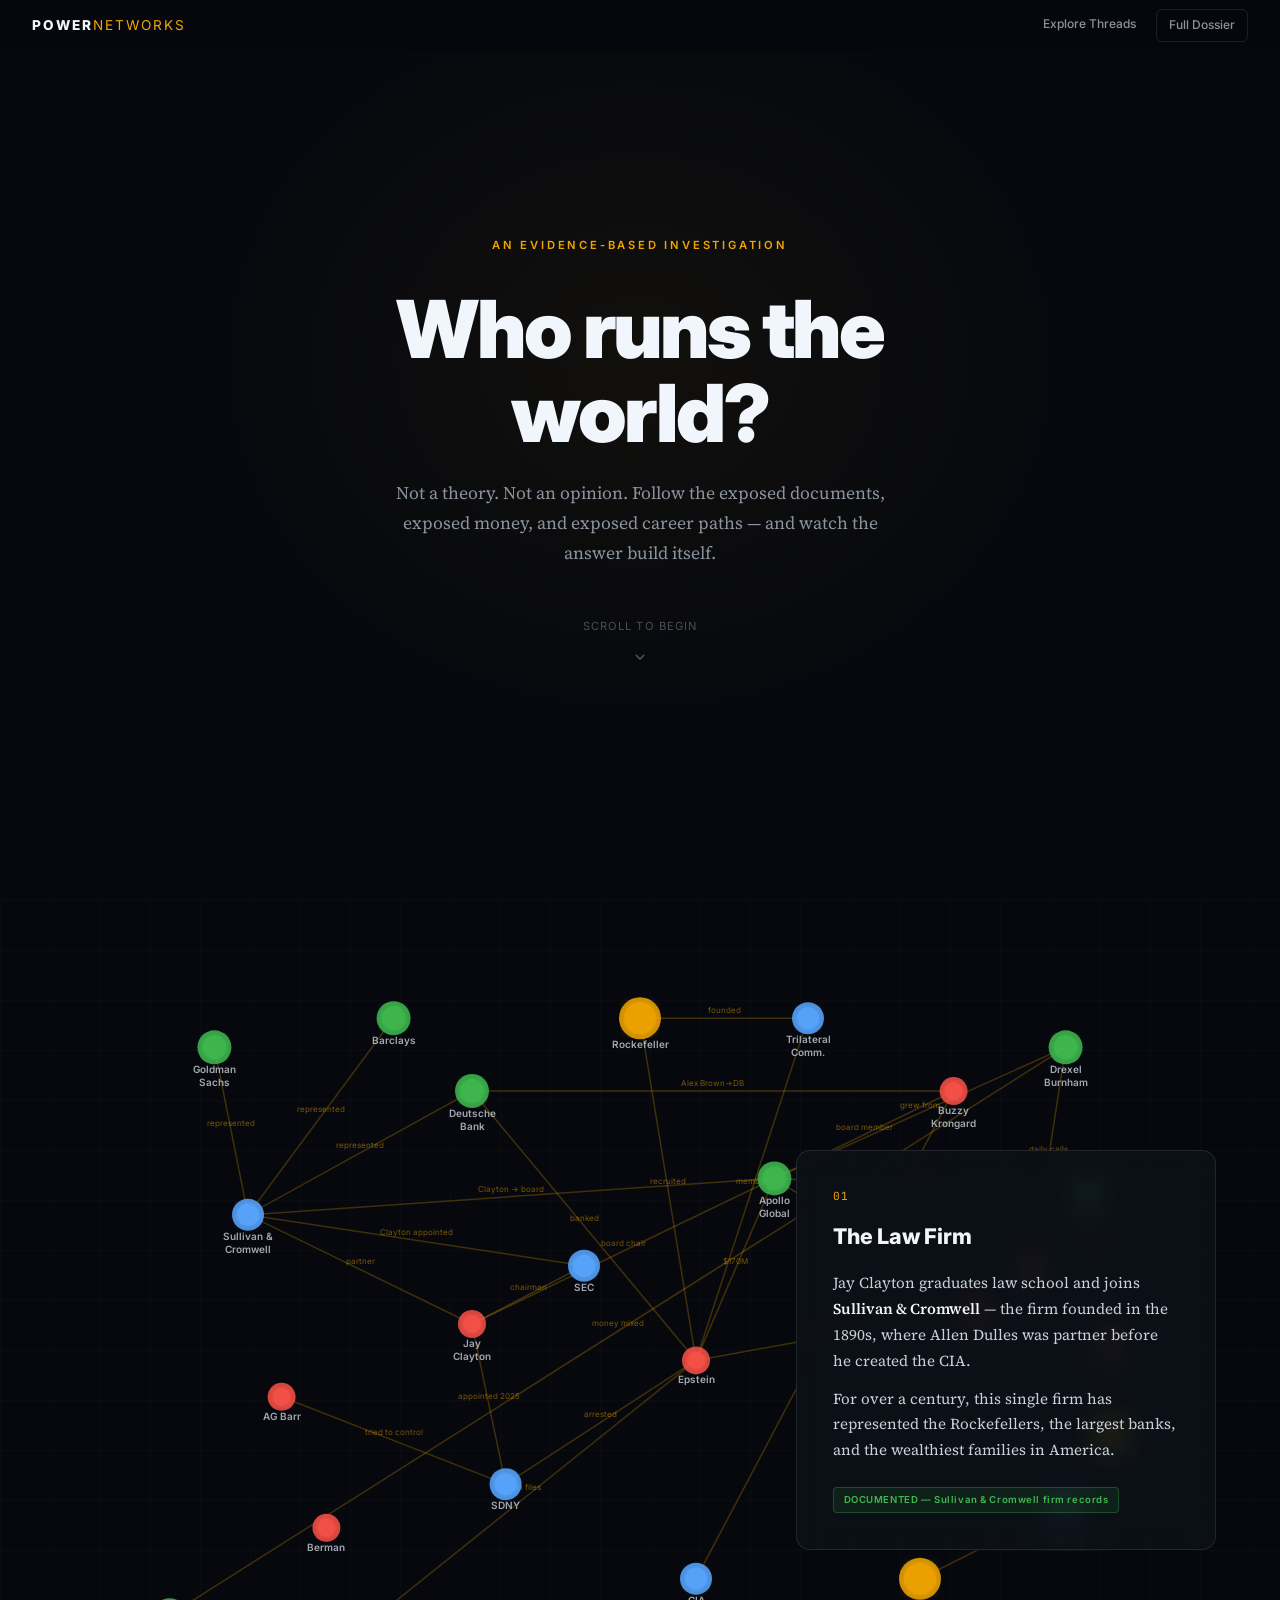
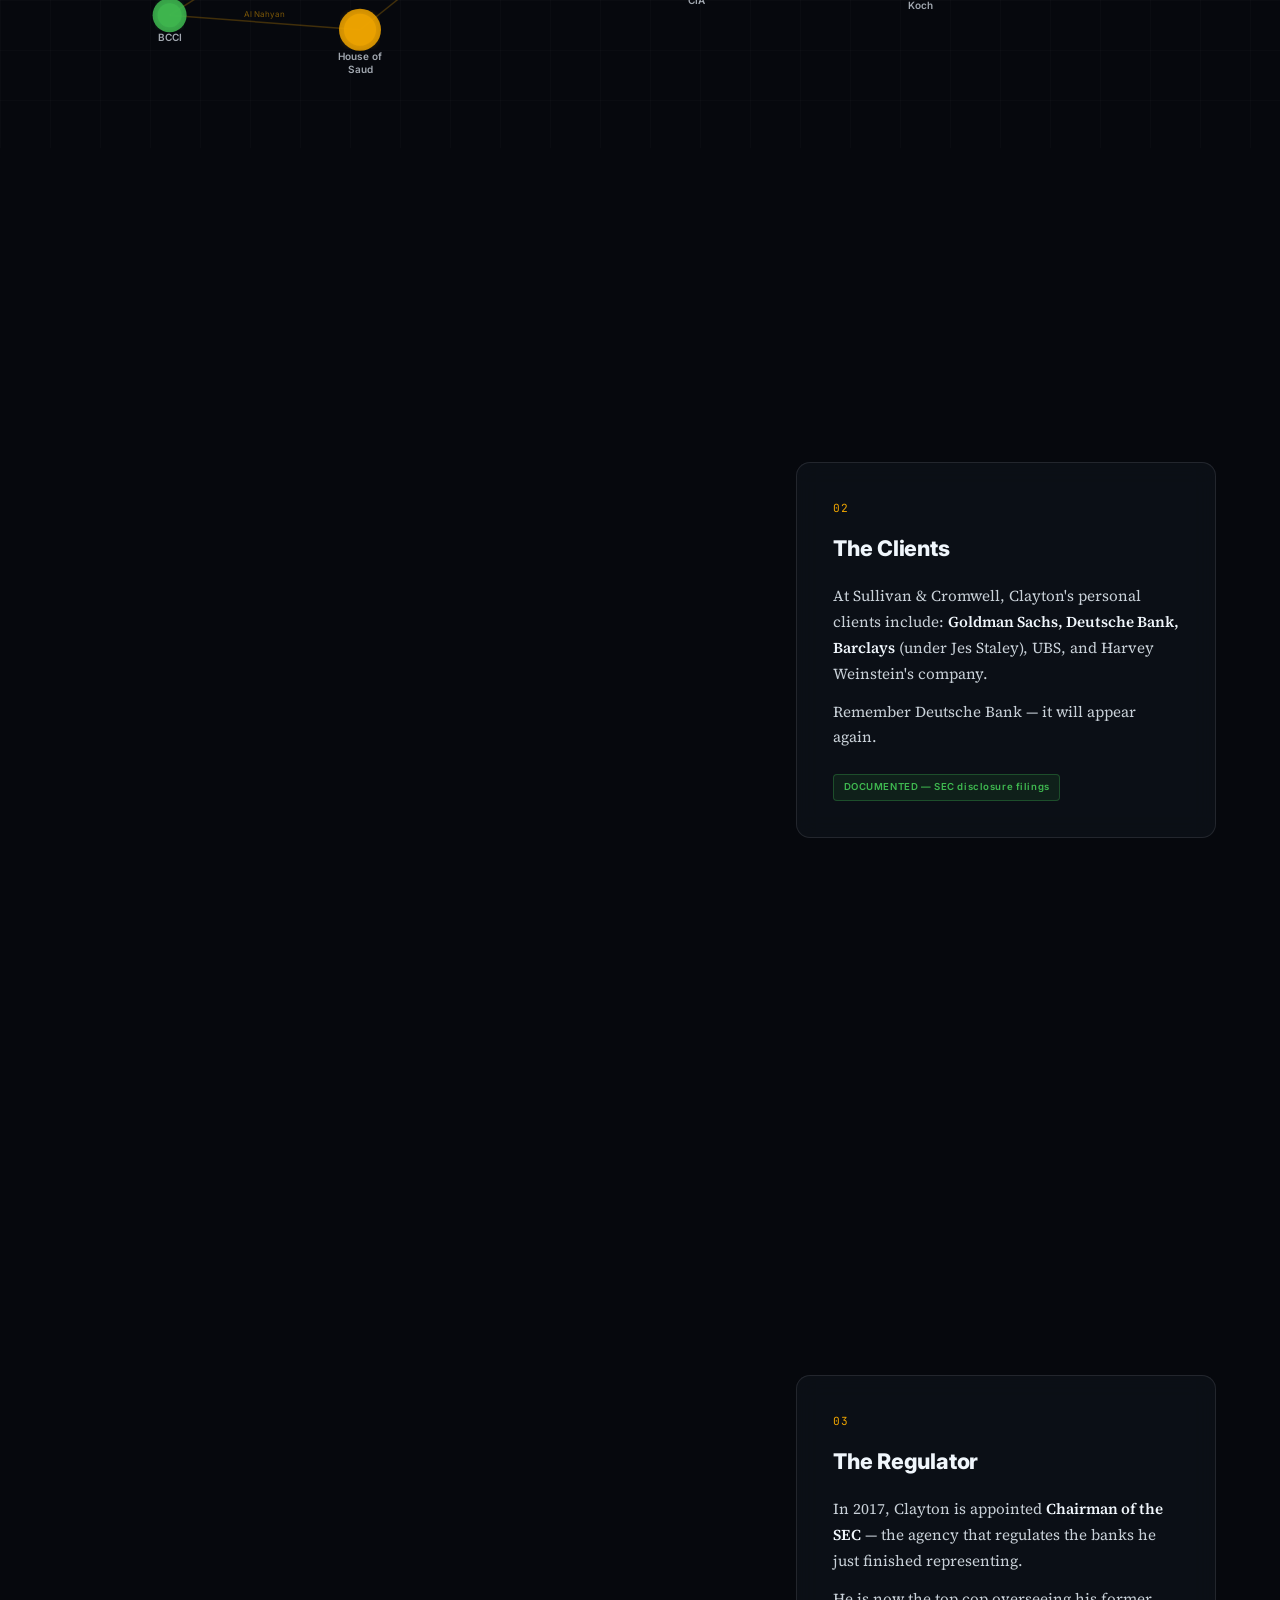
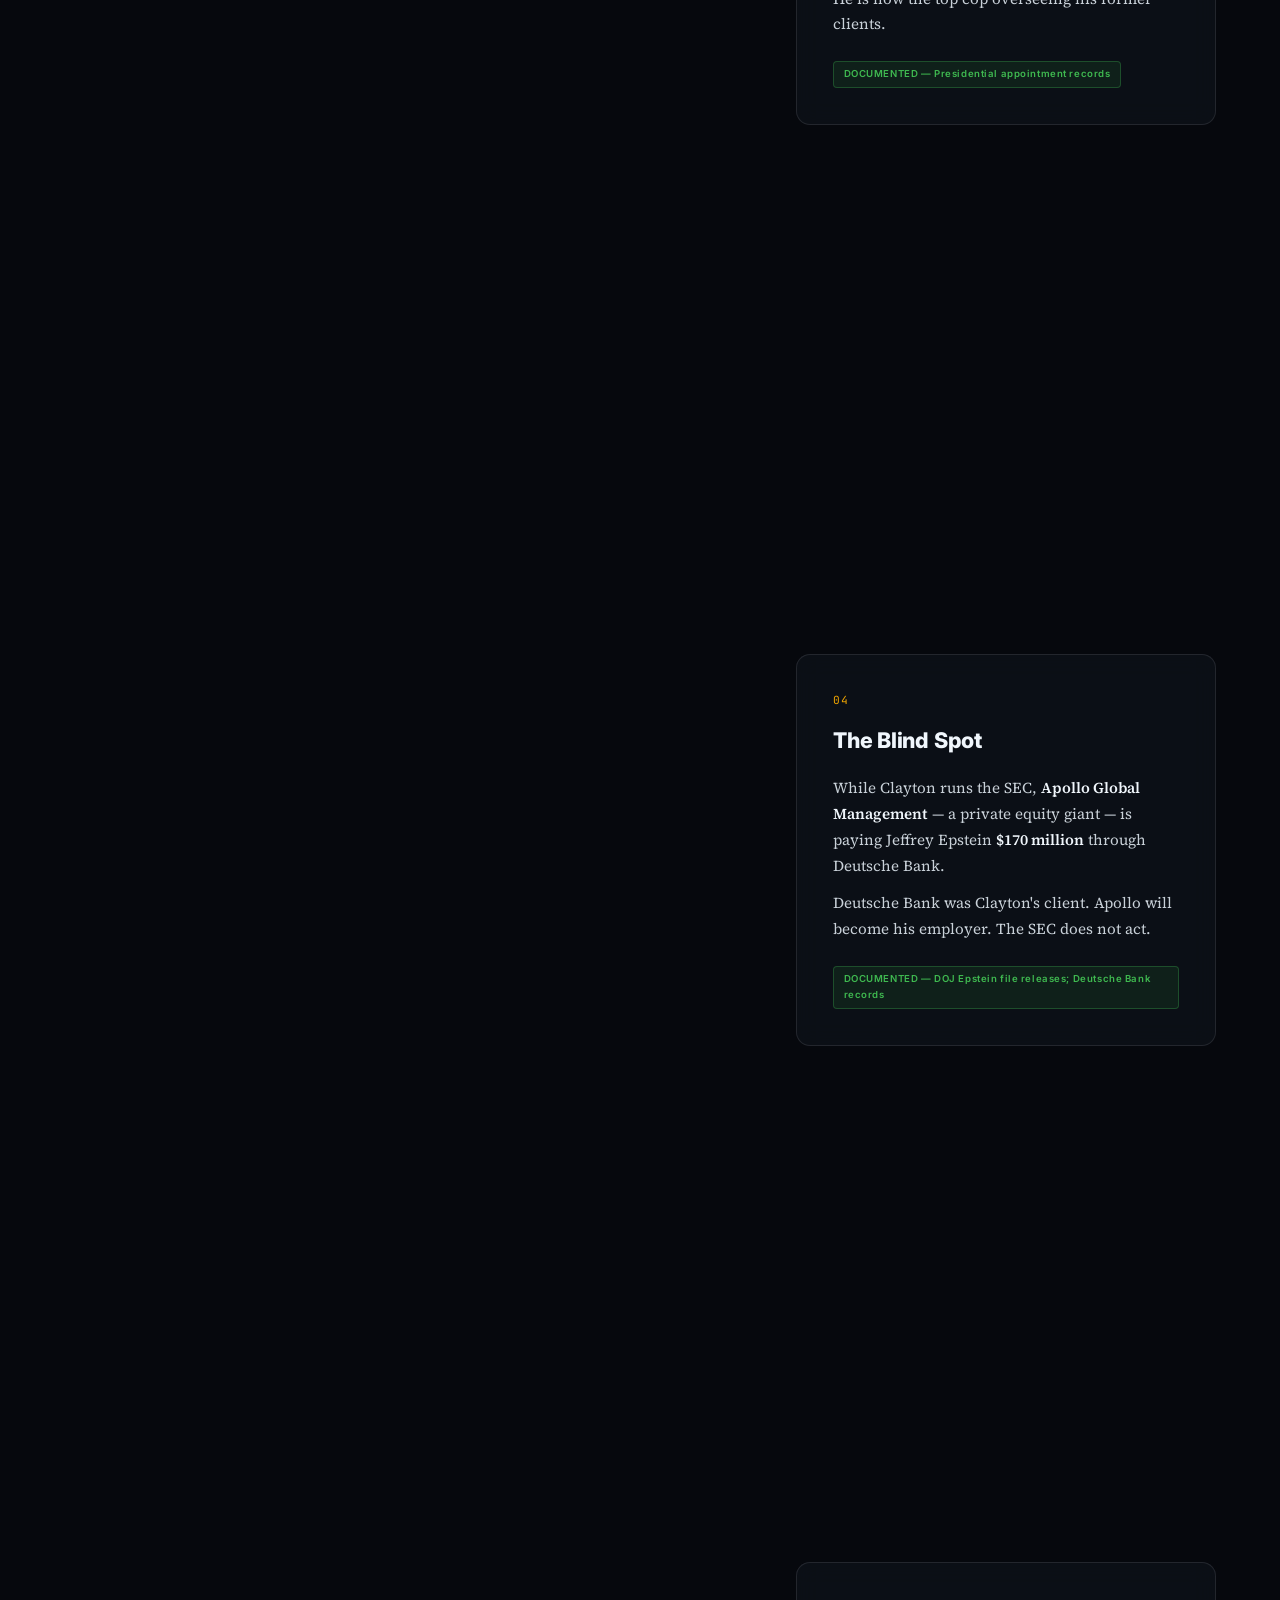
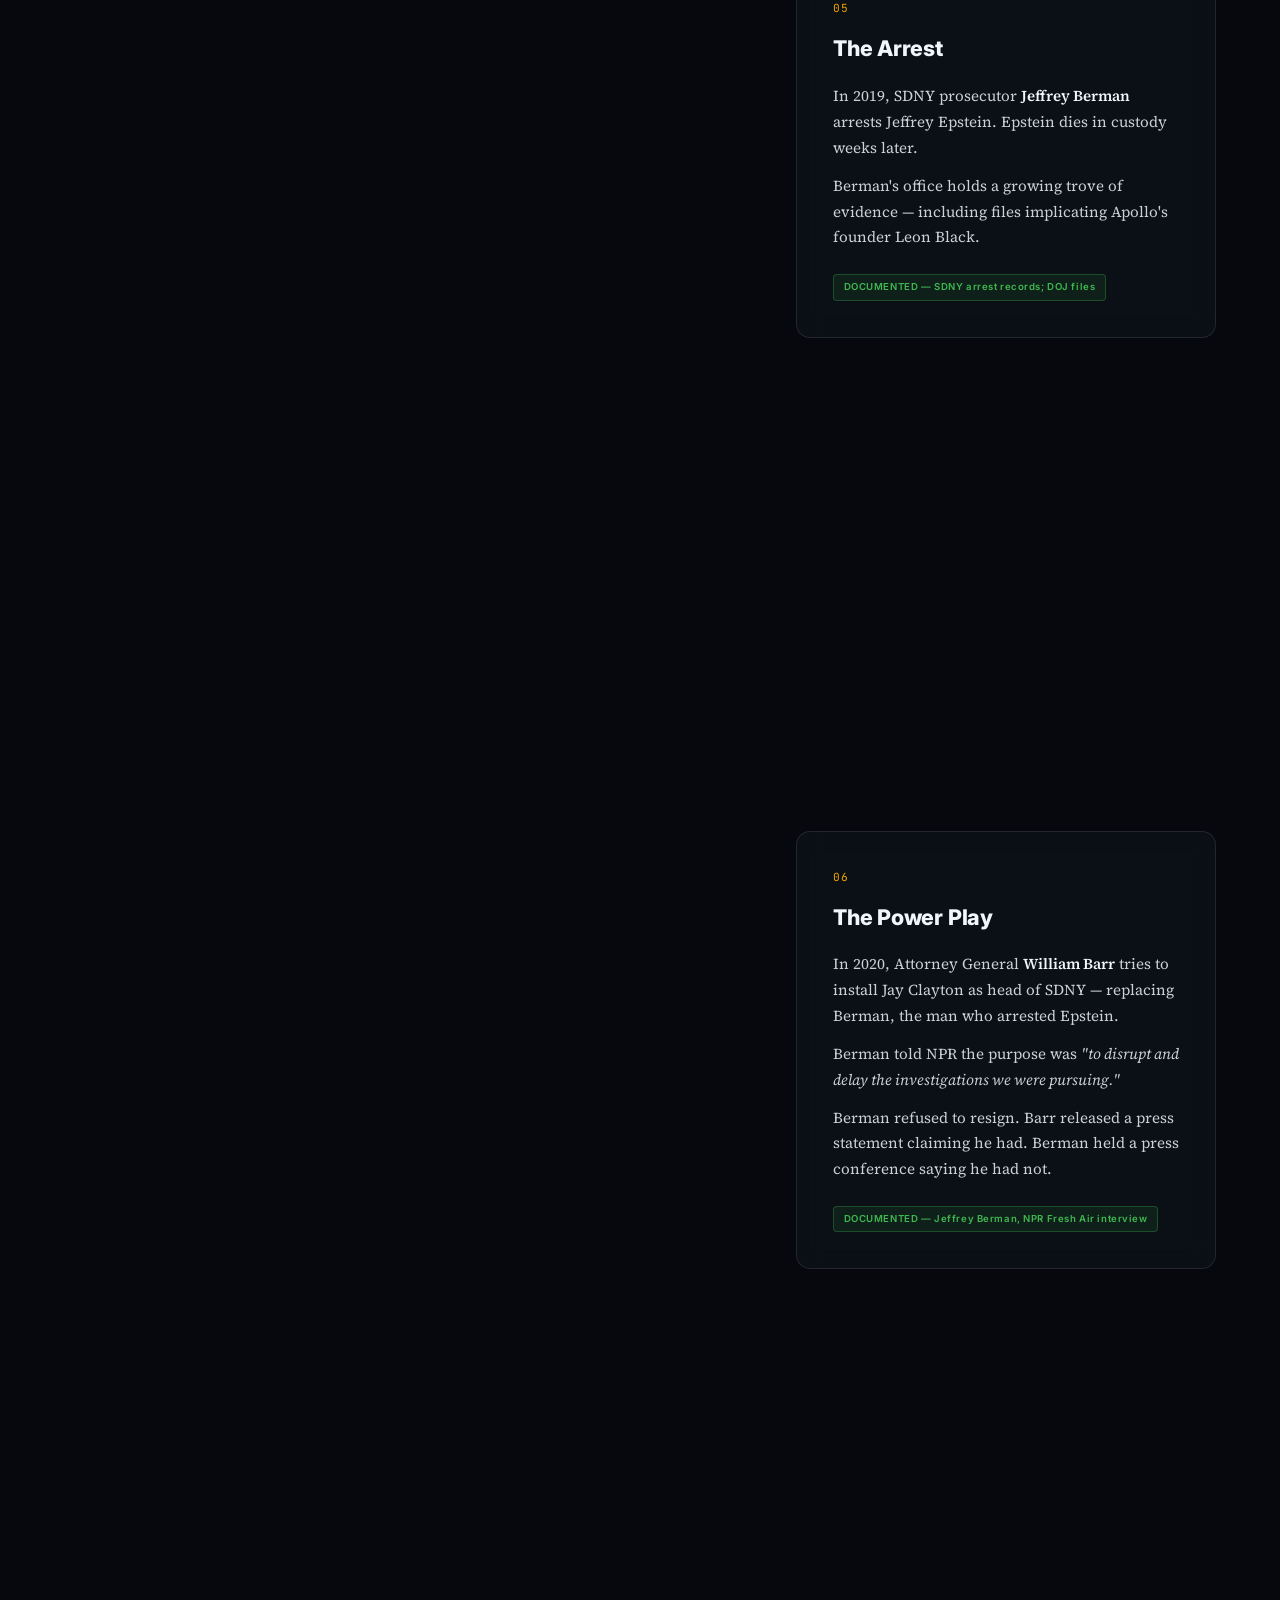
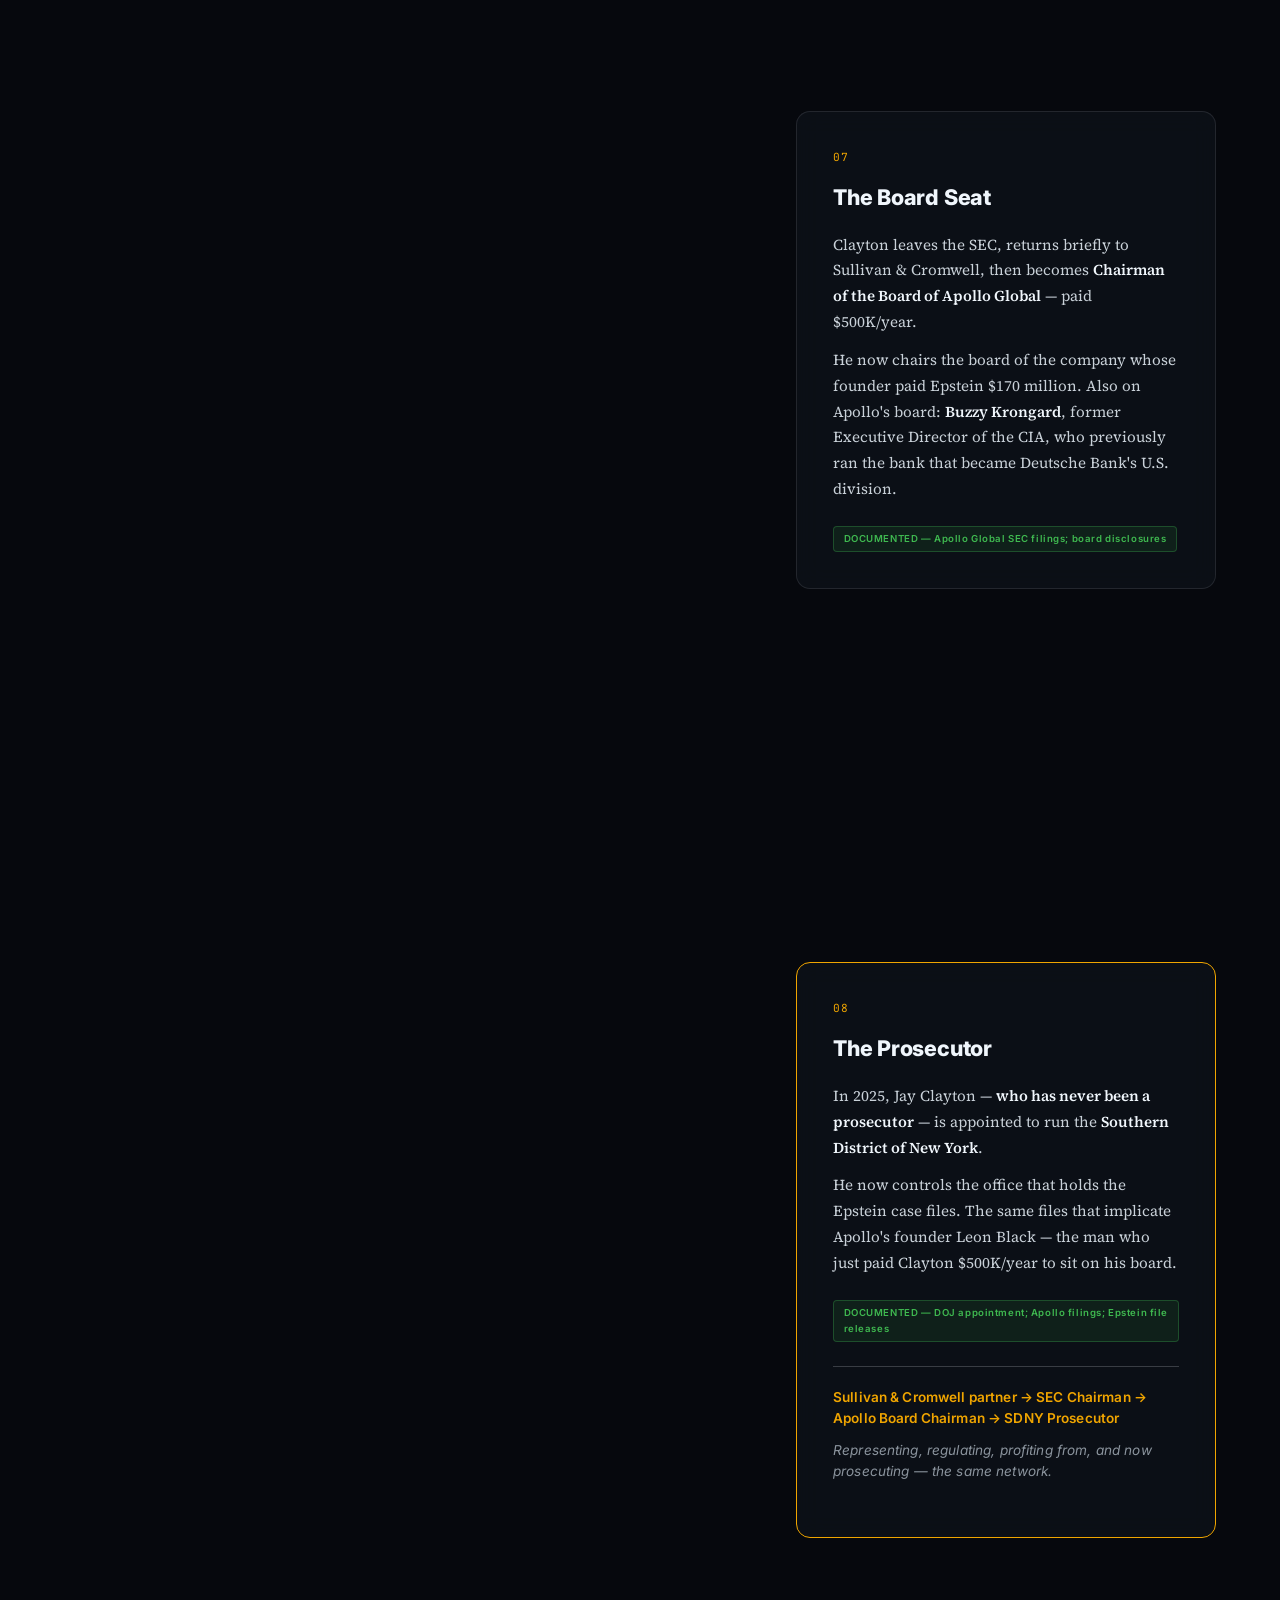
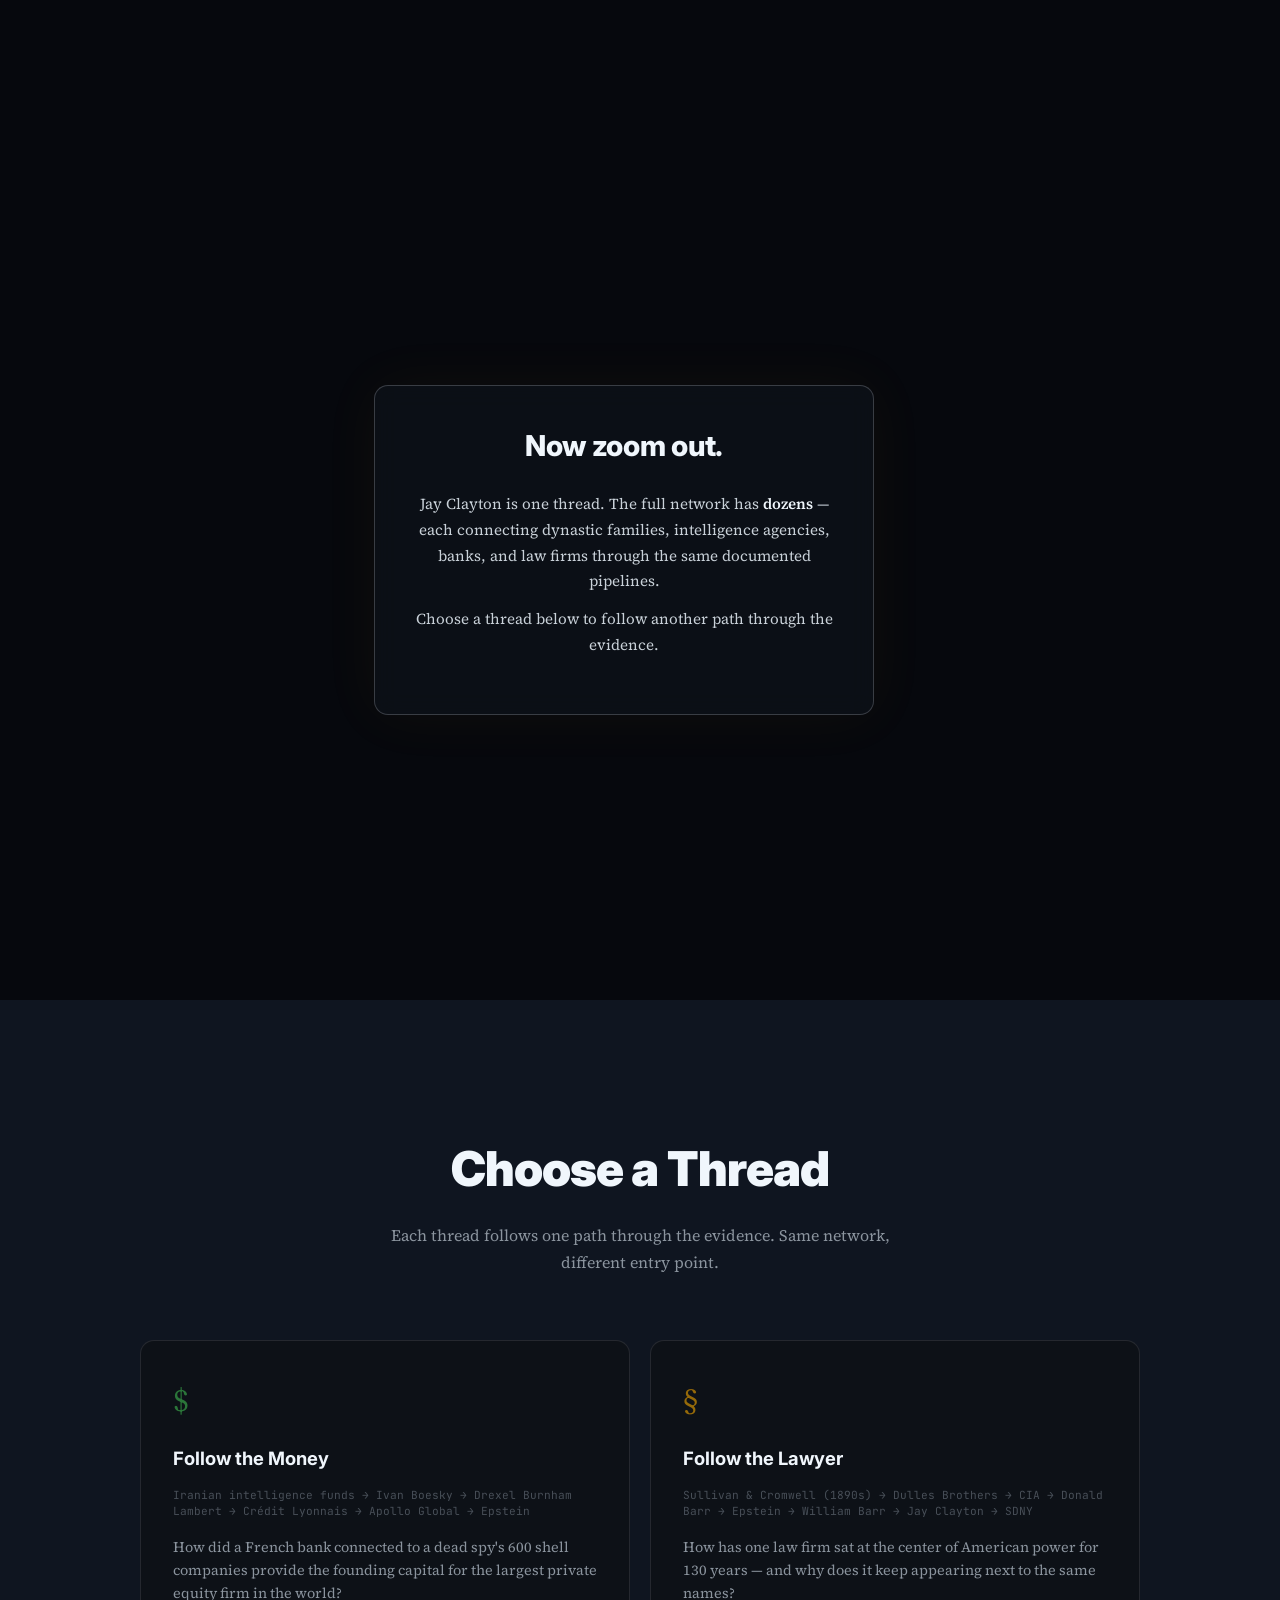
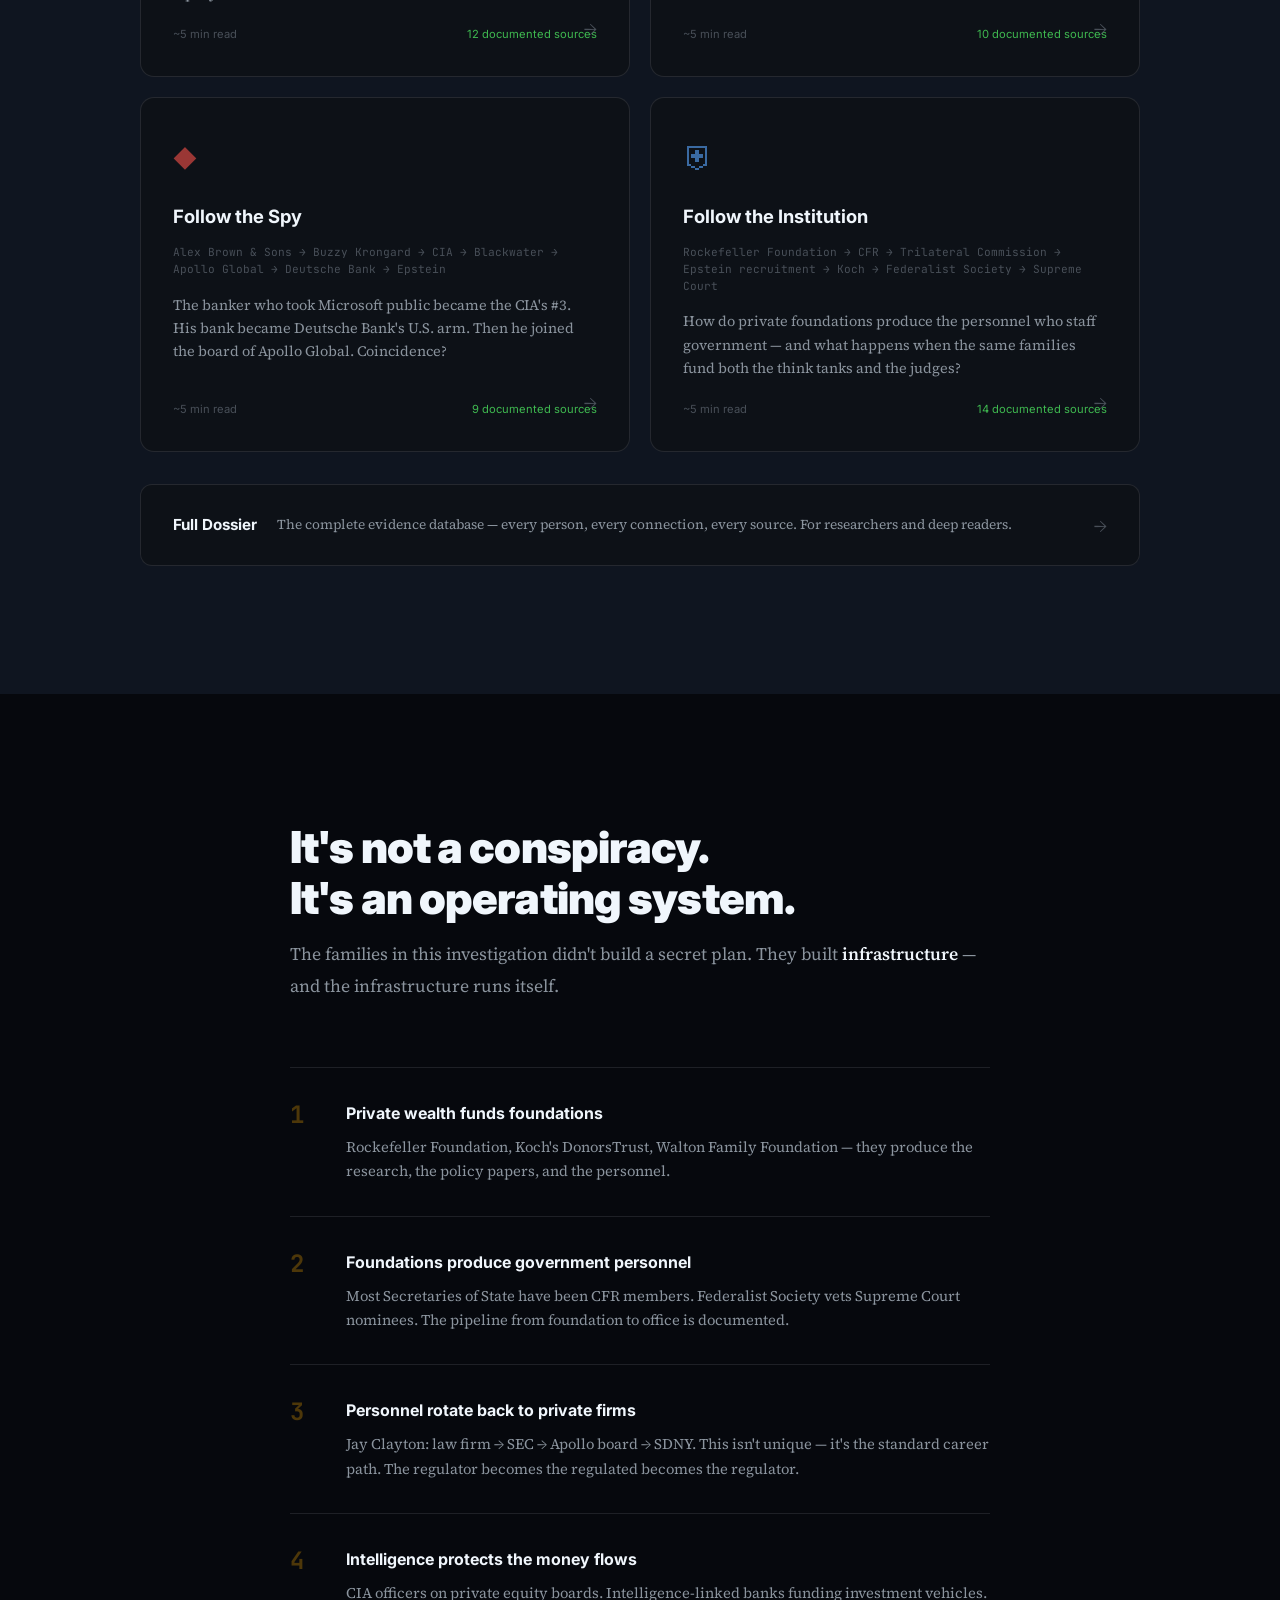
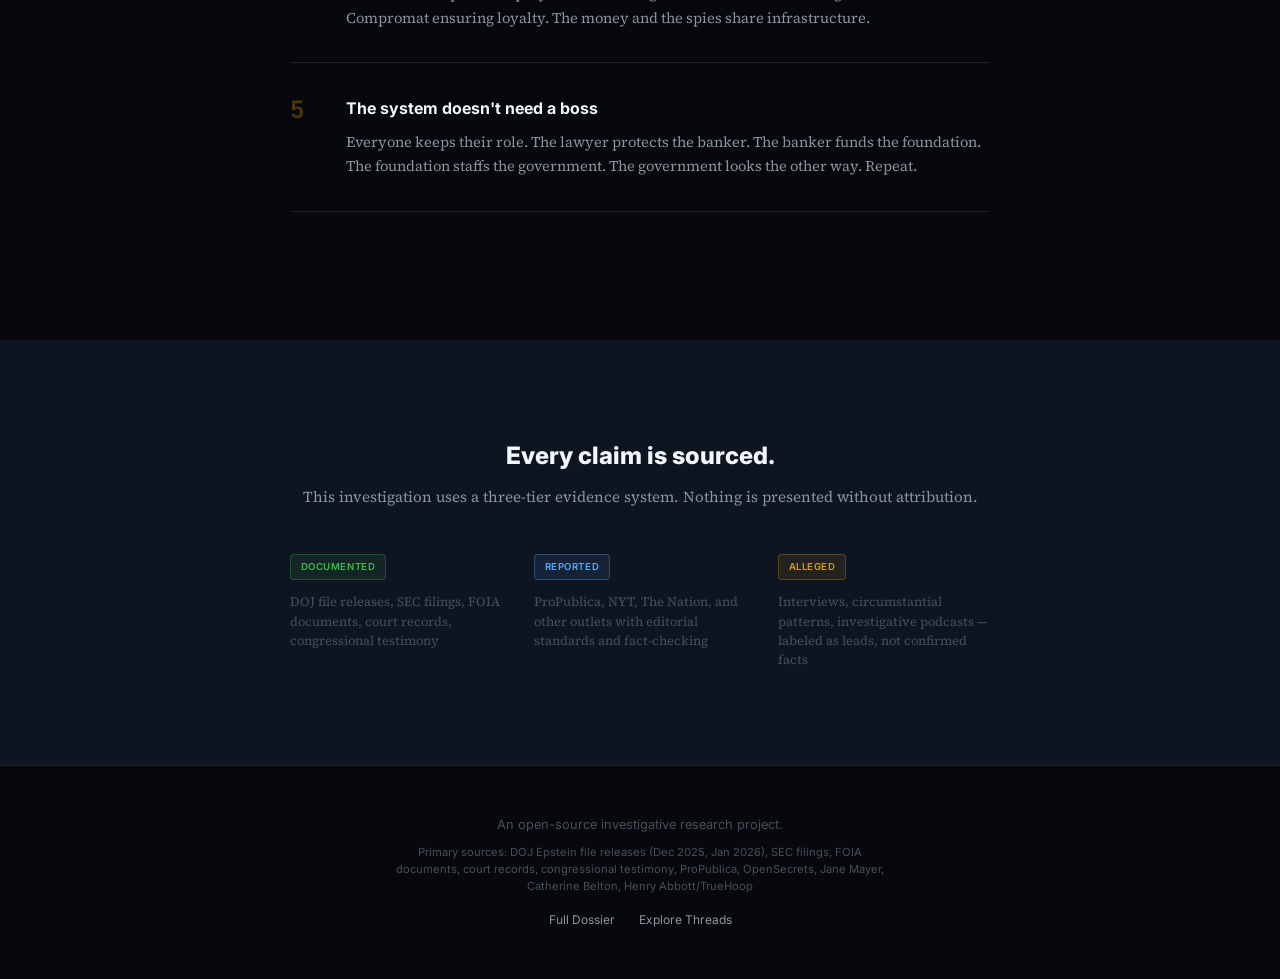
==== commit 6c66dde5: "Narrative redesign: scrollytelling landing page + 4 guided investigation threads - New index.html: s" ====
--- a/index.html
+++ b/index.html
@@ -3,861 +3,308 @@
 <head>
   <meta charset="UTF-8">
   <meta name="viewport" content="width=device-width, initial-scale=1.0">
-  <title>Power Networks — An Evidence-Based Investigation into Dynastic Influence</title>
-  <meta name="description" content="A documented investigation into how dynastic wealth, intelligence operations, and institutional control interconnect through traceable financial pipelines and personnel networks.">
-  <meta property="og:title" content="Power Networks — An Evidence-Based Investigation">
-  <meta property="og:description" content="Documented connections between dynastic families, intelligence agencies, and financial institutions. Every claim is sourced and evidence-tiered.">
+  <title>Power Networks — Follow the Connections</title>
+  <meta name="description" content="An interactive investigation into how dynastic wealth, intelligence, and institutional control interconnect. Follow one thread at a time through documented evidence.">
+  <meta property="og:title" content="Power Networks — Follow the Connections">
+  <meta property="og:description" content="Follow the money. Follow the lawyer. Follow the spy. An interactive, evidence-based investigation.">
   <meta property="og:type" content="article">
-  <meta name="twitter:card" content="summary_large_image">
   <link rel="preconnect" href="https://fonts.googleapis.com">
   <link rel="preconnect" href="https://fonts.gstatic.com" crossorigin>
   <link href="https://fonts.googleapis.com/css2?family=Source+Serif+4:ital,opsz,wght@0,8..60,300..900;1,8..60,300..900&family=Inter:wght@300;400;500;600;700;800;900&family=JetBrains+Mono:wght@400;500&display=swap" rel="stylesheet">
-  <link rel="stylesheet" href="styles.css">
+  <link rel="stylesheet" href="narrative.css">
 </head>
 <body>
 
-  <!-- NAVIGATION -->
-  <nav id="main-nav" aria-label="Main navigation">
-    <div class="nav-inner">
-      <a href="#hero" class="nav-logo">POWER<span>NETWORKS</span></a>
-      <button class="nav-toggle" aria-label="Toggle navigation" aria-expanded="false">
-        <span></span><span></span><span></span>
-      </button>
-      <ul class="nav-links">
-        <li><a href="#methodology">Methodology</a></li>
-        <li><a href="#pipeline">The Pipeline</a></li>
-        <li><a href="#families">The Families</a></li>
-        <li><a href="#operatives">Operatives</a></li>
-        <li><a href="#network-map">Network Map</a></li>
-        <li><a href="#sources">Sources</a></li>
-      </ul>
+  <!-- PROGRESS BAR -->
+  <div id="progress-bar" aria-hidden="true"></div>
+
+  <!-- MINIMAL NAV -->
+  <nav id="nav">
+    <a href="#" class="nav-logo">POWER<span>NETWORKS</span></a>
+    <div class="nav-right">
+      <a href="#threads" class="nav-link">Explore Threads</a>
+      <a href="dossier.html" class="nav-link nav-dossier">Full Dossier</a>
     </div>
   </nav>
 
-  <!-- HERO -->
-  <header id="hero">
-    <div class="hero-inner">
+  <!-- ============================================
+       ACT I — THE HOOK (30 seconds)
+       One person. One career path. One outrage.
+       ============================================ -->
+
+  <section id="hero" class="full-screen">
+    <div class="hero-content">
       <p class="hero-kicker">An Evidence-Based Investigation</p>
-      <h1>Power Networks</h1>
-      <p class="hero-subtitle">How dynastic wealth, intelligence operations, and institutional control interconnect through traceable financial pipelines and personnel networks.</p>
-      <div class="hero-meta">
-        <span class="hero-date">Compiled April 2026</span>
-        <span class="hero-separator">&middot;</span>
-        <span>Sources include: DOJ file releases, SEC filings, FOIA documents, court records, congressional testimony, ProPublica, The Nation, NYT</span>
-      </div>
-      <div class="evidence-key-hero">
-        <div class="evidence-badge documented">DOCUMENTED</div>
-        <div class="evidence-badge reported">REPORTED</div>
-        <div class="evidence-badge alleged">ALLEGED</div>
-      </div>
-      <a href="#methodology" class="scroll-cta" aria-label="Scroll to content">
-        <svg width="24" height="24" viewBox="0 0 24 24" fill="none" stroke="currentColor" stroke-width="2"><path d="M7 13l5 5 5-5M7 6l5 5 5-5"/></svg>
-      </a>
-    </div>
-  </header>
-
-  <main>
-
-    <!-- METHODOLOGY -->
-    <section id="methodology" class="section">
-      <div class="container">
-        <h2 class="section-title">How to Read This Investigation</h2>
-        <p class="section-intro">This investigation maps the documented financial pipelines, institutional nodes, and operational connections between dynastic power networks. Think of it as a wiring diagram, not an org chart. Every claim is categorized into one of three evidence tiers:</p>
-
-        <div class="evidence-grid">
-          <div class="evidence-card documented-card">
-            <div class="evidence-badge documented">DOCUMENTED</div>
-            <h3>Court Records &amp; Filings</h3>
-            <p>Sourced from DOJ file releases, SEC filings, FOIA documents, court records, and congressional testimony. These are verifiable facts from official records.</p>
-            <ul>
-              <li>DOJ Epstein file releases (Dec 2025, Jan 2026)</li>
-              <li>SEC filings and corporate disclosures</li>
-              <li>Congressional testimony transcripts</li>
-              <li>Court records and settlement documents</li>
-              <li>FOIA-obtained government documents</li>
-            </ul>
-          </div>
-          <div class="evidence-card reported-card">
-            <div class="evidence-badge reported">REPORTED</div>
-            <h3>Investigative Journalism</h3>
-            <p>Sourced from credible investigative outlets with editorial standards and fact-checking processes.</p>
-            <ul>
-              <li>ProPublica investigations</li>
-              <li>The New York Times reporting</li>
-              <li>The Nation investigative pieces</li>
-              <li>Jane Mayer (<em>Dark Money</em>)</li>
-              <li>Catherine Belton (<em>Putin's People</em>)</li>
-            </ul>
-          </div>
-          <div class="evidence-card alleged-card">
-            <div class="evidence-badge alleged">ALLEGED</div>
-            <h3>Circumstantial &amp; Interviews</h3>
-            <p>Sourced from interviews, circumstantial patterns, or investigative podcasts. These represent leads and patterns, not confirmed facts.</p>
-            <ul>
-              <li>Interview-based claims</li>
-              <li>Circumstantial pattern analysis</li>
-              <li>Investigative podcast sources</li>
-              <li>Whitney Webb research</li>
-              <li>Anonymous intelligence sources</li>
-            </ul>
-          </div>
-        </div>
-      </div>
-    </section>
-
-    <!-- THE PIPELINE -->
-    <section id="pipeline" class="section section-dark">
-      <div class="container">
-        <h2 class="section-title">The Operational Pipeline</h2>
-        <p class="section-intro">The critical insight from investigative research is that these families don't just know each other &mdash; they are connected through specific financial vehicles, law firms, and intelligence nodes that form a traceable pipeline.</p>
-
-        <div class="pipeline-diagram">
-          <div class="pipeline-step">
-            <div class="pipeline-icon">$</div>
-            <div class="pipeline-label">Money Source</div>
-            <div class="pipeline-detail">Offshore, illicit, sovereign wealth</div>
-          </div>
-          <div class="pipeline-arrow">&darr;</div>
-          <div class="pipeline-step">
-            <div class="pipeline-icon">&#9879;</div>
-            <div class="pipeline-label">Bank</div>
-            <div class="pipeline-detail">Credit Lyonnais, BCCI, Deutsche Bank</div>
-          </div>
-          <div class="pipeline-arrow">&darr;</div>
-          <div class="pipeline-step">
-            <div class="pipeline-icon">&#9651;</div>
-            <div class="pipeline-label">Investment Vehicle</div>
-            <div class="pipeline-detail">Drexel Burnham Lambert &rarr; Apollo Global</div>
-          </div>
-          <div class="pipeline-arrow">&darr;</div>
-          <div class="pipeline-step">
-            <div class="pipeline-icon">&#9737;</div>
-            <div class="pipeline-label">Compromat Operator</div>
-            <div class="pipeline-detail">Epstein (historically others)</div>
-          </div>
-          <div class="pipeline-arrow">&darr;</div>
-          <div class="pipeline-step">
-            <div class="pipeline-icon">&#9878;</div>
-            <div class="pipeline-label">Legal Cover</div>
-            <div class="pipeline-detail">Sullivan &amp; Cromwell</div>
-          </div>
-          <div class="pipeline-arrow">&darr;</div>
-          <div class="pipeline-step">
-            <div class="pipeline-icon">&#9733;</div>
-            <div class="pipeline-label">Regulatory Capture</div>
-            <div class="pipeline-detail">SEC, SDNY</div>
-          </div>
-          <div class="pipeline-arrow">&darr;</div>
-          <div class="pipeline-step">
-            <div class="pipeline-icon">&#9960;</div>
-            <div class="pipeline-label">Institutional Legitimacy</div>
-            <div class="pipeline-detail">CFR, Trilateral Commission, Rockefeller University</div>
-          </div>
-        </div>
-        <p class="pipeline-note">Every family in this investigation plugs into one or more nodes of this pipeline. The sections below detail the specific individuals and documented connections at each node.</p>
-      </div>
-    </section>
-
-    <!-- FAMILIES -->
-    <section id="families" class="section">
-      <div class="container">
-        <h2 class="section-title">The Dynastic Families</h2>
-
-        <!-- ROCKEFELLER -->
-        <article id="rockefeller" class="family-block">
-          <div class="family-header">
-            <h3>The Rockefeller Family</h3>
-            <p class="family-tagline">The Architects of the Institutional Layer</p>
-          </div>
-
-          <div class="family-content">
-            <div class="person-card">
-              <h4>John D. Rockefeller Sr. <span class="life-dates">(1839&ndash;1937)</span></h4>
-              <ul class="facts-list">
-                <li><span class="evidence-badge documented">DOC</span> Founded Standard Oil; controlled approximately 90&ndash;95% of U.S. oil refining at its peak.</li>
-                <li><span class="evidence-badge documented">DOC</span> First dollar billionaire in history. Inflation-adjusted peak wealth: estimates range from $21.7B to $400B+ in 2025 dollars.</li>
-                <li><span class="evidence-badge documented">DOC</span> Founded the Rockefeller Foundation (1913), University of Chicago, Rockefeller University.</li>
-                <li class="key-insight"><strong>Key insight:</strong> Rockefeller invented the modern philanthropic foundation as a power structure, channeling private wealth into institutions that produce policy personnel.</li>
-              </ul>
-            </div>
-
-            <div class="person-card">
-              <h4>David Rockefeller <span class="life-dates">(1915&ndash;2017)</span></h4>
-              <ul class="facts-list">
-                <li><span class="evidence-badge documented">DOC</span> Chairman, Chase Manhattan Bank (now JPMorgan Chase) for decades.</li>
-                <li><span class="evidence-badge documented">DOC</span> Founded the Trilateral Commission (1973) connecting American, European, and Japanese business elites.</li>
-                <li><span class="evidence-badge documented">DOC</span> Co-founded the Council on Foreign Relations' modern iteration.</li>
-                <li><span class="evidence-badge documented">DOC</span> Maintained a personal rolodex of approximately 150,000 contacts across politics, finance, and diplomacy.</li>
-                <li><span class="evidence-badge documented">DOC</span> <strong>Epstein files:</strong> David Rockefeller personally recruited Jeffrey Epstein to join the Trilateral Commission and appointed him to the board of Rockefeller University (c. 2000). Epstein appeared in Rockefeller's contact book with 4 phone numbers including the Trilateral Commission line.
-                  <cite class="source-tag">Source: DOJ Epstein file releases; Rockefeller contact book records</cite>
-                </li>
-                <li><span class="evidence-badge documented">DOC</span> <strong>Epstein interview with Steve Bannon:</strong> Epstein recounted that Rockefeller explained the Commission's philosophy: elected politicians are temporary; businessmen provide continuity; therefore businessmen should coordinate policy across national borders.
-                  <cite class="source-tag">Source: Documented Epstein-Bannon interview transcript</cite>
-                </li>
-              </ul>
-            </div>
-
-            <div class="person-card">
-              <h4>David Rockefeller Jr. <span class="life-dates">(b. 1941)</span></h4>
-              <ul class="facts-list">
-                <li><span class="evidence-badge documented">DOC</span> Chair, Rockefeller &amp; Co (family office, approximately $100B in client assets under management).</li>
-                <li><span class="evidence-badge documented">DOC</span> Board roles across family foundations. Maintains institutional positions but has no public profile comparable to his father.</li>
-              </ul>
-            </div>
-
-            <h4 class="subsection-title">Rockefeller Institutional Architecture (Still Operating)</h4>
-            <div class="data-table-wrapper">
-              <table class="data-table">
-                <thead>
-                  <tr>
-                    <th>Institution</th>
-                    <th>Year Founded</th>
-                    <th>Current Function</th>
-                    <th>Rockefeller Connection</th>
-                  </tr>
-                </thead>
-                <tbody>
-                  <tr>
-                    <td>Council on Foreign Relations</td>
-                    <td>1921</td>
-                    <td>U.S. foreign policy personnel pipeline</td>
-                    <td>Most Secretaries of State/Defense have been members</td>
-                  </tr>
-                  <tr>
-                    <td>Trilateral Commission</td>
-                    <td>1973</td>
-                    <td>Transnational elite coordination</td>
-                    <td>David Rockefeller founded; recruited Epstein</td>
-                  </tr>
-                  <tr>
-                    <td>Rockefeller Foundation</td>
-                    <td>1913</td>
-                    <td>Global health, agriculture, policy research</td>
-                    <td>Family-controlled</td>
-                  </tr>
-                  <tr>
-                    <td>University of Chicago</td>
-                    <td>1890</td>
-                    <td>Produced monetarist economics (Friedman, etc.)</td>
-                    <td>Rockefeller money built it</td>
-                  </tr>
-                  <tr>
-                    <td>Rockefeller University</td>
-                    <td>1901</td>
-                    <td>Biomedical research</td>
-                    <td>Epstein served on board</td>
-                  </tr>
-                  <tr>
-                    <td>Chase Manhattan &rarr; JPMorgan Chase</td>
-                    <td>1799/1955</td>
-                    <td>Largest U.S. bank (~$4T assets)</td>
-                    <td>David Rockefeller was chairman</td>
-                  </tr>
-                </tbody>
-              </table>
-            </div>
-
-            <div class="insight-box">
-              <h4>The Rockefeller &rarr; Epstein &rarr; Intelligence Pipeline</h4>
-              <ol class="pipeline-steps">
-                <li><span class="evidence-badge documented">DOC</span> David Rockefeller recruits Epstein into Trilateral Commission and Rockefeller University board (c. late 1980s&ndash;2000)</li>
-                <li><span class="evidence-badge documented">DOC</span> Epstein uses these memberships as institutional legitimacy to access scientific, financial, and political elites</li>
-                <li><span class="evidence-badge documented">DOC</span> Epstein simultaneously operates a compromat network (documented ties to Mossad via Ehud Barak; Acosta's claim he "belonged to intelligence")</li>
-                <li><span class="evidence-badge documented">DOC</span> Epstein's network overlaps with Apollo Global Management (Leon Black paid him $170M), which grew out of Drexel Burnham Lambert</li>
-              </ol>
-              <p class="insight-conclusion">The Rockefellers didn't run the Epstein operation. They built the institutional credentialing system that made it possible for someone like Epstein to operate at the level he did.</p>
-            </div>
-          </div>
-        </article>
-
-        <!-- ROTHSCHILD -->
-        <article id="rothschild" class="family-block">
-          <div class="family-header">
-            <h3>The Rothschild Family</h3>
-            <p class="family-tagline">The Financial Architecture &mdash; From Banking to Boesky to Drexel</p>
-          </div>
-
-          <div class="family-content">
-            <div class="person-card">
-              <h4>Alexandre de Rothschild <span class="life-dates">(b. 1980)</span></h4>
-              <ul class="facts-list">
-                <li><span class="evidence-badge documented">DOC</span> Executive Chairman, Rothschild &amp; Co. Controls the merged Anglo-French M&amp;A advisory operation.</li>
-                <li><span class="evidence-badge documented">DOC</span> Firm alumni include: Emmanuel Macron (current French President, former Rothschild deal-maker), George Pompidou (former French PM).</li>
-                <li><span class="evidence-badge documented">DOC</span> Rothschild &amp; Co consistently ranks top 10&ndash;12 globally in merger advisory.</li>
-              </ul>
-            </div>
-
-            <div class="person-card">
-              <h4>Ariane de Rothschild <span class="life-dates">(b. 1965)</span></h4>
-              <ul class="facts-list">
-                <li><span class="evidence-badge documented">DOC</span> CEO, Edmond de Rothschild Group. Manages CHF 184 billion (~$200B+) in assets.</li>
-                <li><span class="evidence-badge documented">DOC</span> <strong>March 2026:</strong> The Edmond de Rothschild Group's Paris offices were raided as part of a financial investigation linked to the Epstein files.
-                  <cite class="source-tag">Source: French law enforcement records, March 2026</cite>
-                </li>
-              </ul>
-            </div>
-
-            <div class="person-card">
-              <h4>Lynn Forester de Rothschild <span class="life-dates">(b. 1954)</span></h4>
-              <ul class="facts-list">
-                <li><span class="evidence-badge documented">DOC</span> CEO, E.L. Rothschild LLC. Married Sir Evelyn de Rothschild (d. 2022) &mdash; introduced at a Bilderberg conference.</li>
-                <li><span class="evidence-badge documented">DOC</span> <strong>Epstein files:</strong> She personally re-introduced Jeffrey Epstein to Alan Dershowitz.
-                  <cite class="source-tag">Source: DOJ Epstein file releases</cite>
-                </li>
-                <li><span class="evidence-badge documented">DOC</span> Runs the Coalition for Inclusive Capitalism with the Vatican.</li>
-                <li class="key-insight"><strong>Key role:</strong> She sits at the intersection of Rothschild banking, American Democratic politics, and the Epstein network.</li>
-              </ul>
-            </div>
-
-            <div class="insight-box">
-              <h4>The Boesky &rarr; Rothschild &rarr; Drexel &rarr; Apollo Pipeline</h4>
-              <div class="person-card">
-                <h4>Ivan Boesky <span class="life-dates">(1937&ndash;2024)</span></h4>
-                <ul class="facts-list">
-                  <li><span class="evidence-badge documented">DOC</span> Got his start at L.F. Rothschild in New York &mdash; hired despite lacking an undergraduate degree.</li>
-                  <li><span class="evidence-badge reported">REP</span> Previously lived in Iran (1960s), returned with significant unexplained wealth.</li>
-                  <li><span class="evidence-badge documented">DOC</span> Communicated with Michael Milken daily at Drexel Burnham Lambert. Served as a funnel for money of questionable origin into Milken's investor pool.</li>
-                  <li><span class="evidence-badge documented">DOC</span> Had an office in the Pahlavi Foundation building in Manhattan (Iranian government-connected property).</li>
-                  <li><span class="evidence-badge alleged">ALG</span> Whitney Webb's research suggests CIA was moving money through Iran; Ari Ben-Menashe claims Israelis routed money through Iran. Boesky may have been a conduit for intelligence-linked capital.</li>
-                </ul>
-              </div>
-              <p class="pipeline-chain"><strong>The chain:</strong> Iranian/intelligence money &rarr; Boesky &rarr; L.F. Rothschild credentials &rarr; Milken/Drexel &rarr; Leon Black &rarr; Apollo Global &rarr; Epstein as financial manager/compromat operator</p>
-            </div>
-
-            <h4 class="subsection-title">Opaque Ownership Structures</h4>
-            <p>Family wealth is distributed through <strong>Rothschilds Continuation Holdings AG</strong> (Swiss), <strong>Concordia BV</strong> (Dutch), multiple wine estates, real estate portfolios, and private trusts across Europe. Full financials are not publicly available.</p>
-          </div>
-        </article>
-
-        <!-- APOLLO GLOBAL -->
-        <article id="apollo" class="family-block">
-          <div class="family-header">
-            <h3>The Apollo Global Nexus</h3>
-            <p class="family-tagline">Where the Families Converge &mdash; The Most Important Institutional Node</p>
-          </div>
-
-          <div class="family-content">
-            <p class="section-intro">Apollo Global Management is the single most important institutional node connecting Rockefeller institutional credibility, Rothschild-adjacent capital flows, CIA operations, and the Epstein compromat network.</p>
-
-            <h4 class="subsection-title">The Three Founders</h4>
-
-            <div class="person-card person-highlight">
-              <h4>Leon Black <span class="life-dates">(b. 1951)</span> &mdash; Net worth: ~$13.3B</h4>
-              <ul class="facts-list">
-                <li><span class="evidence-badge documented">DOC</span> Co-founder and former CEO of Apollo Global Management.</li>
-                <li><span class="evidence-badge documented">DOC</span> <strong>Father: Eli Black</strong> &mdash; purchased United Fruit Company (CIA's most famous corporate asset), then died falling from the 44th floor of the Pan Am Building.
-                  <cite class="source-tag">Source: Contemporary news reports; corporate records</cite>
-                </li>
-                <li><span class="evidence-badge documented">DOC</span> <strong>Epstein files:</strong> Leon Black paid Jeffrey Epstein $170 million over five years, characterized as "estate planning" fees.
-                  <cite class="source-tag">Source: DOJ Epstein file releases; financial records</cite>
-                </li>
-                <li><span class="evidence-badge documented">DOC</span> <strong>Jan 2026 DOJ file dump:</strong> Deutsche Bank emails show Epstein obtained power of attorney to trade on behalf of Leon Black &mdash; previously only known for Leslie Wexner.
-                  <cite class="source-tag">Source: DOJ Epstein files, January 2026 release</cite>
-                </li>
-                <li><span class="evidence-badge documented">DOC</span> Paid $61.5 million settlement to the U.S. Virgin Islands.
-                  <cite class="source-tag">Source: USVI settlement records</cite>
-                </li>
-                <li><span class="evidence-badge documented">DOC</span> Credibly accused by multiple victims of serious criminal acts.</li>
-                <li><span class="evidence-badge documented">DOC</span> Invented the "highly confident letter" at Drexel &mdash; a promissory note from billionaires that enabled hostile corporate takeovers.</li>
-                <li><span class="evidence-badge documented">DOC</span> Donates to politicians across both parties &mdash; bipartisan total political coverage.
-                  <cite class="source-tag">Source: OpenSecrets; FEC filings</cite>
-                </li>
-              </ul>
-            </div>
-
-            <div class="person-card">
-              <h4>Josh Harris <span class="life-dates">(b. 1964)</span> &mdash; Net worth: ~$8B</h4>
-              <ul class="facts-list">
-                <li><span class="evidence-badge documented">DOC</span> Co-founder of Apollo; owner of Philadelphia 76ers, New Jersey Devils, Washington Commanders.</li>
-                <li><span class="evidence-badge documented">DOC</span> <strong>Epstein files (June 10, 2014):</strong> Email from Epstein to Leon Black's assistant: "I've asked Rich Joslin to follow up with Brad Oaken on Josh Harris's payment to you for $2.4 million."
-                  <cite class="source-tag">Source: DOJ Epstein file releases</cite>
-                </li>
-                <li><span class="evidence-badge documented">DOC</span> Multi-hour breakfast with Bill Gates at Epstein's house, after which Epstein emailed: "Did you have fun?"
-                  <cite class="source-tag">Source: Epstein email records</cite>
-                </li>
-                <li><span class="evidence-badge documented">DOC</span> <strong>Steve Forbes interview:</strong> Harris explained that Apollo's business model depends on healthcare costs escalating faster than pension funds can keep up through traditional investing.</li>
-              </ul>
-            </div>
-
-            <div class="person-card">
-              <h4>Mark Rowan <span class="life-dates">(b. 1962)</span> &mdash; Current Apollo CEO</h4>
-              <ul class="facts-list">
-                <li><span class="evidence-badge documented">DOC</span> BR Holdings (Black, Rowan personal investment vehicle) had a Caribbean account with $10 billion. Epstein emailed Leon Black calling it "by far your biggest asset."
-                  <cite class="source-tag">Source: Epstein email records</cite>
-                </li>
-              </ul>
-            </div>
-
-            <h4 class="subsection-title">CIA Personnel on Apollo's Board</h4>
-
-            <div class="person-card person-highlight">
-              <h4>A.B. "Buzzy" Krongard</h4>
-              <ul class="facts-list">
-                <li><span class="evidence-badge documented">DOC</span> Career CIA officer who rose to become Executive Director of the CIA (the #3 position) &mdash; oversaw the rendition program.</li>
-                <li><span class="evidence-badge documented">DOC</span> Before CIA leadership: was the banker at Alex Brown &amp; Sons who took Microsoft public.</li>
-                <li><span class="evidence-badge documented">DOC</span> Alex Brown &rarr; sold to Bankers Trust &rarr; Bankers Trust became Deutsche Bank (specifically the division where Epstein banked).</li>
-                <li><span class="evidence-badge documented">DOC</span> Gave Blackwater its contracts. Blackwater put him on the board. Inspector General who investigated the conflict of interest was his brother "Cookie" Krongard. Congress caught Cookie at a Blackwater board meeting while investigating.
-                  <cite class="source-tag">Source: Congressional hearings; Inspector General reports</cite>
-                </li>
-                <li><span class="evidence-badge documented">DOC</span> Sat on Apollo Global's board while Leon Black was paying Epstein.</li>
-              </ul>
-            </div>
-
-            <div class="person-card person-highlight">
-              <h4>Jay Clayton</h4>
-              <ul class="facts-list">
-                <li><span class="evidence-badge documented">DOC</span> Graduated law school &rarr; Sullivan &amp; Cromwell. Private clients included Goldman Sachs, Deutsche Bank, Barclays (under Jes Staley), UBS, Harvey Weinstein's company.
-                  <cite class="source-tag">Source: Sullivan &amp; Cromwell records; SEC disclosures</cite>
-                </li>
-                <li><span class="evidence-badge documented">DOC</span> Trump appointed him to run the SEC (first administration).</li>
-                <li><span class="evidence-badge documented">DOC</span> <strong>2020:</strong> AG Bill Barr tried to install Clayton as head of SDNY, replacing Jeffrey Berman (who arrested Epstein). Berman told NPR's Terry Gross the purpose was "to disrupt and delay the investigations we were pursuing."
-                  <cite class="source-tag">Source: Jeffrey Berman NPR Fresh Air interview</cite>
-                </li>
-                <li><span class="evidence-badge documented">DOC</span> Berman refused to resign. Barr released a press release claiming he had. Berman held a press conference saying he had not.</li>
-                <li><span class="evidence-badge documented">DOC</span> Clayton resigned from SEC &rarr; returned to Sullivan &amp; Cromwell &rarr; became Chairman of the Board of Apollo Global ($500K/year).</li>
-                <li><span class="evidence-badge documented">DOC</span> <strong>2025:</strong> Trump's second administration appoints Jay Clayton &mdash; never a prosecutor &mdash; to run the Southern District of New York, which holds the Epstein case files.</li>
-              </ul>
-            </div>
-
-            <div class="insight-box">
-              <h4>Apollo's Origin: Credit Lyonnais &amp; Robert Maxwell</h4>
-              <ol class="pipeline-steps">
-                <li><span class="evidence-badge documented">DOC</span> Drexel Burnham Lambert collapses (1989&ndash;1990) after Giuliani prosecutes Michael Milken.</li>
-                <li><span class="evidence-badge documented">DOC</span> Cr&eacute;dit Lyonnais &mdash; a French bank heavily associated with Robert Maxwell (Ghislaine's father) &mdash; provides billions to Leon Black to start Apollo Global.</li>
-                <li><span class="evidence-badge documented">DOC</span> Robert Maxwell created approximately 600 shell companies to hold offshore money as the USSR collapsed. Cr&eacute;dit Lyonnais was a primary vehicle.</li>
-                <li><span class="evidence-badge documented">DOC</span> <strong>1996:</strong> The Cr&eacute;dit Lyonnais headquarters in Paris burned to the ground just before investigators were going to examine its records. Fire started in the computer room. $20 billion in funds was never accounted for.
-                  <cite class="source-tag">Source: French investigation records; contemporary news reports</cite>
-                </li>
-              </ol>
-              <p class="pipeline-chain"><strong>The chain:</strong> Offshore money &rarr; Robert Maxwell's 600 shell companies &rarr; Cr&eacute;dit Lyonnais &rarr; Apollo Global founding capital. Robert Maxwell dies November 1991. Epstein's wealth "went crazy" starting February 1992.</p>
-            </div>
-          </div>
-        </article>
-
-        <!-- DULLES / SULLIVAN & CROMWELL -->
-        <article id="dulles" class="family-block">
-          <div class="family-header">
-            <h3>The Dulles / Sullivan &amp; Cromwell Dynasty</h3>
-            <p class="family-tagline">The Original "Fixer Class" &mdash; 130 Years of Continuity</p>
-          </div>
-
-          <div class="family-content">
-            <div class="person-card">
-              <h4>Allen Dulles <span class="life-dates">(1893&ndash;1969)</span></h4>
-              <ul class="facts-list">
-                <li><span class="evidence-badge documented">DOC</span> Partner, Sullivan &amp; Cromwell (law firm for the Rockefellers and other ultra-wealthy families).</li>
-                <li><span class="evidence-badge documented">DOC</span> Involved in Treaty of Versailles negotiations (1919).</li>
-                <li><span class="evidence-badge documented">DOC</span> Stationed in Bern, Switzerland throughout WWII &mdash; served as America's liaison to the Bank for International Settlements.</li>
-                <li><span class="evidence-badge documented">DOC</span> Founded and directed the CIA (1953&ndash;1961).</li>
-                <li><span class="evidence-badge documented">DOC</span> Fired by JFK &rarr; JFK assassinated &rarr; LBJ reappointed Dulles to the Warren Commission investigating JFK's death.</li>
-              </ul>
-            </div>
-
-            <div class="person-card">
-              <h4>John Foster Dulles <span class="life-dates">(1888&ndash;1959)</span></h4>
-              <ul class="facts-list">
-                <li><span class="evidence-badge documented">DOC</span> Also a Sullivan &amp; Cromwell partner. Became Secretary of State under Eisenhower.</li>
-                <li class="key-insight"><strong>Together:</strong> The Dulles brothers represented the convergence of Wall Street law, intelligence operations, and U.S. foreign policy &mdash; all serving the same clients.</li>
-              </ul>
-            </div>
-
-            <div class="person-card">
-              <h4>Donald Barr <span class="life-dates">(1921&ndash;2004)</span></h4>
-              <ul class="facts-list">
-                <li><span class="evidence-badge documented">DOC</span> OSS member (CIA predecessor). Headmaster of Dalton School.</li>
-                <li><span class="evidence-badge documented">DOC</span> Hired a young Jeffrey Epstein to teach at Dalton in 1973&ndash;1974.</li>
-                <li><span class="evidence-badge documented">DOC</span> Father of William Barr &mdash; who served as Attorney General under both George H.W. Bush and Donald Trump. William Barr was AG when Epstein died in custody (August 2019).</li>
-              </ul>
-            </div>
-
-            <div class="timeline-box">
-              <h4>The 130-Year Through-Line</h4>
-              <div class="timeline">
-                <div class="timeline-item"><span class="timeline-date">1890s</span> Sullivan &amp; Cromwell represents Rockefellers and industrialists</div>
-                <div class="timeline-item"><span class="timeline-date">1919</span> Dulles brothers negotiate Treaty of Versailles</div>
-                <div class="timeline-item"><span class="timeline-date">1940s</span> Allen Dulles runs U.S. intelligence in Switzerland</div>
-                <div class="timeline-item"><span class="timeline-date">1953</span> Allen Dulles founds and directs CIA</div>
-                <div class="timeline-item"><span class="timeline-date">1973</span> Donald Barr (OSS) hires Epstein at Dalton</div>
-                <div class="timeline-item"><span class="timeline-date">2017</span> Jay Clayton (S&amp;C partner) becomes SEC chairman</div>
-                <div class="timeline-item"><span class="timeline-date">2021</span> Clayton becomes Apollo Global board chairman</div>
-                <div class="timeline-item"><span class="timeline-date">2025</span> Clayton appointed to run SDNY (holds Epstein files)</div>
-              </div>
-            </div>
-          </div>
-        </article>
-
-        <!-- HOUSE OF SAUD -->
-        <article id="saud" class="family-block">
-          <div class="family-header">
-            <h3>The House of Saud</h3>
-            <p class="family-tagline">MBS &mdash; The Consolidator</p>
-          </div>
-
-          <div class="family-content">
-            <div class="person-card person-highlight">
-              <h4>Mohammed bin Salman (MBS) <span class="life-dates">(b. 1985)</span></h4>
-              <p><strong>Assets under direct control:</strong> ~$2.75 trillion</p>
-              <ul class="facts-list">
-                <li><span class="evidence-badge documented">DOC</span> Crown Prince, Prime Minister, Chairman of PIF, and chairman/supervisor of at least a dozen additional entities including NEOM and Qiddiya.</li>
-                <li><span class="evidence-badge documented">DOC</span> <strong>2017 Ritz-Carlton Purge:</strong> Detained 83+ princes, businessmen, officials. Total recovered: approximately $106.6B. Every rival power center eliminated.
-                  <cite class="source-tag">Source: Saudi government statements; contemporary reporting</cite>
-                </li>
-                <li><span class="evidence-badge documented">DOC</span> <strong>Epstein files:</strong> MBS was prominently featured. Epstein traveled to Saudi Arabia in 2016 to meet MBS. A framed picture of MBS was found in Epstein's Manhattan apartment.
-                  <cite class="source-tag">Source: DOJ Epstein file releases</cite>
-                </li>
-              </ul>
-
-              <h5>The 2017 Ritz-Carlton Purge &mdash; Key Detainees</h5>
-              <div class="data-table-wrapper">
-                <table class="data-table">
-                  <thead>
-                    <tr><th>Person Detained</th><th>Position</th><th>Settlement</th></tr>
-                  </thead>
-                  <tbody>
-                    <tr><td>Prince Alwaleed bin Talal</td><td>Kingdom Holding Company founder</td><td>~$6B (reported)</td></tr>
-                    <tr><td>Prince Miteb bin Abdullah</td><td>Commander, Saudi Arabian National Guard</td><td>$1B+</td></tr>
-                    <tr><td>Bakr bin Laden</td><td>Head of Saudi Binladin Group</td><td>Unknown</td></tr>
-                    <tr><td>Waleed al-Ibrahim</td><td>Chairman, MBC Group (media)</td><td>Unknown</td></tr>
-                    <tr><td>83+ others</td><td>Princes, businessmen, officials</td><td>Total: ~$106.6B</td></tr>
-                  </tbody>
-                </table>
-              </div>
-            </div>
-
-            <div class="insight-box">
-              <h4>The Al Nahyan Family &amp; BCCI Origins</h4>
-              <div class="person-card">
-                <h4>Sheikh Tahnoon bin Zayed <span class="life-dates">(b. 1968)</span></h4>
-                <p>National Security Advisor, UAE. Chairman, International Holding Company (peaked at ~$240B market cap). Controls UAE intelligence AND massive private investment portfolios simultaneously.</p>
-              </div>
-              <ul class="facts-list">
-                <li><span class="evidence-badge reported">REP</span> BCCI (Bank of Credit and Commerce International) traced directly to the Al Nahyan family of Abu Dhabi. Agha Hasan Abedi proposed that unified emirates could become a major banking force.</li>
-                <li><span class="evidence-badge documented">DOC</span> BCCI became a hub for: heroin trade money (Afghanistan &rarr; Pakistan &rarr; global), CIA operational funds, terrorism financing, arms trade.</li>
-                <li><span class="evidence-badge documented">DOC</span> BCCI secretly purchased U.S. banks using shell companies and prominent D.C. lawyers as figureheads.
-                  <cite class="source-tag">Source: Congressional investigations; DOJ records</cite>
-                </li>
-                <li><span class="evidence-badge documented">DOC</span> BCCI's money intermingled significantly with Drexel Burnham Lambert funds.</li>
-              </ul>
-            </div>
-          </div>
-        </article>
-
-        <!-- KOCH -->
-        <article id="koch" class="family-block">
-          <div class="family-header">
-            <h3>The Koch Network</h3>
-            <p class="family-tagline">The Political Infrastructure Machine</p>
-          </div>
-
-          <div class="family-content">
-            <div class="person-card">
-              <h4>Charles Koch <span class="life-dates">(b. 1935)</span> &mdash; Net worth: ~$66B</h4>
-              <p><strong>Koch Industries:</strong> One of the largest privately held companies in the world &mdash; no public filings, no quarterly reports.</p>
-            </div>
-
-            <h4 class="subsection-title">Documented Dollar Flows: Koch &rarr; Federalist Society &rarr; Supreme Court</h4>
-            <div class="data-table-wrapper">
-              <table class="data-table">
-                <thead>
-                  <tr><th>Source</th><th>Recipient</th><th>Amount</th><th>Period</th></tr>
-                </thead>
-                <tbody>
-                  <tr><td>Charles G. Koch Charitable Foundation</td><td>Federalist Society</td><td>$1.4M+</td><td>1985&ndash;2014</td></tr>
-                  <tr><td>DonorsTrust (Koch-linked)</td><td>Federalist Society</td><td>$9.8M+</td><td>1985&ndash;2014</td></tr>
-                  <tr><td>Donors Capital Fund (Koch-linked)</td><td>Federalist Society</td><td>$9.97M</td><td>1985&ndash;2014</td></tr>
-                  <tr><td>Koch network total</td><td>Federalist Society</td><td>$20M+</td><td>30 years</td></tr>
-                  <tr><td>Leo's network</td><td>Project 2025 advisory board</td><td>$50.7M</td><td>2021&ndash;2024</td></tr>
-                  <tr><td>Stand Together Trust (Koch)</td><td>Project 2025 groups</td><td>$4.4M</td><td>2022 alone</td></tr>
-                  <tr><td>Koch total political/charitable (27 orgs)</td><td>Various</td><td>$656.8M</td><td>2021 alone</td></tr>
-                </tbody>
-              </table>
-            </div>
-            <cite class="source-tag">Sources: OpenSecrets; ProPublica; Koch foundation tax filings; Center for Media and Democracy</cite>
-
-            <ul class="facts-list" style="margin-top:1.5rem;">
-              <li><span class="evidence-badge documented">DOC</span> <strong>ProPublica investigation:</strong> Supreme Court Justice Clarence Thomas secretly attended Koch donor summits arranged by Leonard Leo. Thomas's financial disclosures did not include these trips.
-                <cite class="source-tag">Source: ProPublica, 2023</cite>
-              </li>
-              <li><span class="evidence-badge documented">DOC</span> <strong>FOIA documents (George Mason University):</strong> Koch and Leonard Leo directly influenced faculty hiring and student admissions through email coordination &mdash; revealed through court-ordered FOIA requests the university fought to suppress.
-                <cite class="source-tag">Source: Court-ordered FOIA releases, GMU</cite>
-              </li>
-            </ul>
-
-            <h4 class="subsection-title">Koch Network Institution Map</h4>
-            <div class="data-table-wrapper">
-              <table class="data-table">
-                <thead>
-                  <tr><th>Institution</th><th>Koch Role</th><th>Function</th></tr>
-                </thead>
-                <tbody>
-                  <tr><td>Cato Institute</td><td>Co-founded (1974)</td><td>Libertarian policy</td></tr>
-                  <tr><td>Heritage Foundation</td><td>Major donor</td><td>Conservative policy</td></tr>
-                  <tr><td>Federalist Society</td><td>Key funder (via DonorsTrust)</td><td>Judicial pipeline</td></tr>
-                  <tr><td>Mercatus Center (GMU)</td><td>Created with Koch money</td><td>Deregulation research</td></tr>
-                  <tr><td>Americans for Prosperity</td><td>Co-founded</td><td>Grassroots mobilization</td></tr>
-                  <tr><td>ALEC</td><td>Major funder</td><td>Model legislation factory</td></tr>
-                </tbody>
-              </table>
-            </div>
-
-            <div class="quote-box">
-              <blockquote>
-                <p>"The important strategic consideration is that any program adopted should be highly leveraged so that we reach those whose influence on others produces a multiplier effect."</p>
-                <footer>&mdash; Charles Koch, on political strategy <cite class="source-tag">Source: Jane Mayer, <em>Dark Money</em></cite></footer>
-              </blockquote>
-            </div>
-
-            <p><span class="evidence-badge reported">REP</span> <strong>Koch operational security</strong> (from Jane Mayer's <em>Dark Money</em>): Guest lists shrouded in secrecy, guests ordered to destroy all paperwork, smart phones confiscated, white-noise speakers pointed outward to foil media listening.</p>
-          </div>
-        </article>
-
-        <!-- WALTON -->
-        <article id="walton" class="family-block">
-          <div class="family-header">
-            <h3>The Walton Family</h3>
-            <p class="family-tagline">Retail Sovereignty &mdash; $513 Billion</p>
-          </div>
-
-          <div class="family-content">
-            <div class="persons-grid">
-              <div class="person-card">
-                <h4>Rob Walton <span class="life-dates">(b. 1944)</span></h4>
-                <p>Former Walmart Chairman. Owner, Denver Broncos ($4.65B purchase, 2022). Largest individual family shareholder.</p>
-              </div>
-              <div class="person-card">
-                <h4>Jim Walton <span class="life-dates">(b. 1948)</span></h4>
-                <p>Chairman, Arvest Bank. Controls family banking interests.</p>
-              </div>
-              <div class="person-card">
-                <h4>Alice Walton <span class="life-dates">(b. 1949)</span> &mdash; ~$90B+</h4>
-                <p>Founder of Crystal Bridges Museum and Alice L. Walton School of Medicine. The Walton family's Rockefeller Foundation equivalent.</p>
-              </div>
-              <div class="person-card">
-                <h4>Steuart Walton <span class="life-dates">(b. 1981)</span></h4>
-                <p>Co-founder RZC Investments; Walmart board. Building company-town infrastructure in Northwest Arkansas.</p>
-              </div>
-            </div>
-            <p><span class="evidence-badge documented">DOC</span> <strong>Influence mechanism:</strong> 44% of Walmart = $681B annual revenue = 270M customers/week. Supply chain decisions reshape manufacturing across China, Vietnam, Mexico. Walton Family Foundation is one of the largest in the U.S. with heavy focus on charter school advocacy.</p>
-          </div>
-        </article>
-
-        <!-- INVISIBLE FAMILIES -->
-        <article id="invisible" class="family-block">
-          <div class="family-header">
-            <h3>The Invisible Families</h3>
-            <p class="family-tagline">Massive Power, Near-Zero Public Profile</p>
-          </div>
-
-          <div class="family-content">
-            <div class="persons-grid">
-              <div class="person-card">
-                <h4>Cargill-MacMillan Family <span class="life-dates">~$65B</span></h4>
-                <p><strong>Control:</strong> Cargill Inc. &mdash; largest private company in the U.S. Significant portions of global grain trading, meat processing, agricultural commodities. Near-zero public profile: no interviews, no social media.</p>
-              </div>
-              <div class="person-card">
-                <h4>Mars Family <span class="life-dates">~$160B</span></h4>
-                <p><strong>Control:</strong> Mars Inc. (M&amp;Ms, Snickers, Pedigree, Wrigley's, Royal Canin). Aggressively private. No public shareholders.</p>
-              </div>
-              <div class="person-card">
-                <h4>Wallenberg Family <span class="life-dates">(Sweden)</span></h4>
-                <p><strong>Control:</strong> Through Investor AB &mdash; significant stakes in Ericsson, ABB, SEB, Atlas Copco, AstraZeneca, Saab, Electrolux, Nasdaq. One family steers Swedish industrial policy.</p>
-              </div>
-              <div class="person-card">
-                <h4>Pritzker Family <span class="life-dates">~$35B</span></h4>
-                <p>J.B. Pritzker (Governor of Illinois), Penny Pritzker (former U.S. Commerce Secretary), Tom Pritzker (Executive Chairman, Hyatt). The rare family in business, philanthropy, AND elected office simultaneously.</p>
-              </div>
-            </div>
-          </div>
-        </article>
-      </div>
-    </section>
-
-    <!-- OPERATIVES -->
-    <section id="operatives" class="section section-dark">
-      <div class="container">
-        <h2 class="section-title">The Operatives</h2>
-        <p class="section-intro">The individuals who sit between the dynastic families and the operational layer &mdash; fixers, intelligence links, and compromat operators.</p>
-
-        <div class="person-card person-highlight">
-          <h4>Jeffrey Epstein <span class="life-dates">(1953&ndash;2019)</span></h4>
-          <ul class="facts-list">
-            <li><span class="evidence-badge documented">DOC</span> Worked at Bear Stearns (where CIA Director Bill Casey also worked).</li>
-            <li><span class="evidence-badge documented">DOC</span> Taught at Dalton School (hired by Donald Barr, OSS). Age ~20 at the time.</li>
-            <li><span class="evidence-badge documented">DOC</span> Steve Hoffenberg partnership &mdash; Towers Financial Ponzi scheme (introduced via British arms dealer Douglas Leese).</li>
-            <li><span class="evidence-badge documented">DOC</span> Leslie Wexner &mdash; blanket power of attorney, $10 townhouse transactions.</li>
-            <li><span class="evidence-badge documented">DOC</span> Leon Black &mdash; $170M payments, power of attorney via Deutsche Bank.</li>
-            <li><span class="evidence-badge documented">DOC</span> Rented a former Iranian government building seized by the State Department (34 East 69th Street, February 1992 &mdash; same month his wealth escalated dramatically).
-              <cite class="source-tag">Source: Property records; DOJ documents</cite>
-            </li>
-            <li><span class="evidence-badge documented">DOC</span> <strong>Epstein files:</strong> Landing clearance on active British military bases in a private jet.
-              <cite class="source-tag">Source: DOJ Epstein file releases</cite>
-            </li>
-          </ul>
-        </div>
-
-        <div class="person-card">
-          <h4>Steve Bannon</h4>
-          <ul class="facts-list">
-            <li><span class="evidence-badge documented">DOC</span> Received money from Cr&eacute;dit Lyonnais and moved investment operation to Beverly Hills (same period as Apollo's founding).</li>
-            <li><span class="evidence-badge documented">DOC</span> Arrested on Guo Wengui's yacht &mdash; Guo ran hotels with hidden cameras, similar to Epstein's model.</li>
-            <li><span class="evidence-badge documented">DOC</span> Texting with Epstein in 2018 about cabinet positions &mdash; named Tom Cotton for CIA, Tulsi Gabbard for UN.
-              <cite class="source-tag">Source: DOJ Epstein file releases</cite>
-            </li>
-            <li><span class="evidence-badge documented">DOC</span> Epstein asked Bannon: "Do you know Bill Barr. CIA."
-              <cite class="source-tag">Source: Epstein communications records</cite>
-            </li>
-            <li><span class="evidence-badge documented">DOC</span> 2017: Placed on the National Security Council.</li>
-          </ul>
-        </div>
-
-        <div class="person-card">
-          <h4>Howard Lutnick</h4>
-          <ul class="facts-list">
-            <li><span class="evidence-badge documented">DOC</span> CEO of Cantor Fitzgerald; current Commerce Secretary.</li>
-            <li><span class="evidence-badge documented">DOC</span> Lied publicly about Epstein relationship.</li>
-            <li><span class="evidence-badge documented">DOC</span> <strong>Epstein files (Jan 2026):</strong> Visited Little Saint James (Epstein's island) with his family in December 2012 &mdash; arrived by yacht.
-              <cite class="source-tag">Source: DOJ Epstein files, January 2026 release</cite>
-            </li>
-            <li><span class="evidence-badge documented">DOC</span> Went before Congress and admitted lying about Epstein relationship.</li>
-          </ul>
-        </div>
-
-        <div class="person-card">
-          <h4>Jared &amp; Josh Kushner</h4>
-          <ul class="facts-list">
-            <li><span class="evidence-badge documented">DOC</span> <strong>Epstein files:</strong> Email correspondence showing closeness.
-              <cite class="source-tag">Source: DOJ Epstein file releases</cite>
-            </li>
-            <li><span class="evidence-badge documented">DOC</span> Josh Kushner &mdash; part owner Memphis Grizzlies, referenced in Epstein emails.</li>
-          </ul>
-        </div>
-      </div>
-    </section>
-
-    <!-- NETWORK MAP -->
-    <section id="network-map" class="section">
-      <div class="container">
-        <h2 class="section-title">The Inter-Family Connection Map</h2>
-        <p class="section-intro">Click or tap on any node to highlight its connections. This visualization shows the documented relationships between families, institutions, and individuals.</p>
-        <div id="network-canvas" role="img" aria-label="Interactive network map showing connections between dynastic families, institutions, and operatives"></div>
-        <div id="network-tooltip" class="network-tooltip" style="display:none;"></div>
-        <div class="network-legend">
-          <span class="legend-item"><span class="legend-dot family-dot"></span> Family / Dynasty</span>
-          <span class="legend-item"><span class="legend-dot institution-dot"></span> Institution</span>
-          <span class="legend-item"><span class="legend-dot operative-dot"></span> Operative / Individual</span>
-          <span class="legend-item"><span class="legend-dot bank-dot"></span> Bank / Financial</span>
-        </div>
-      </div>
-    </section>
-
-    <!-- COMPROMAT SYSTEM -->
-    <section id="compromat" class="section section-dark">
-      <div class="container">
-        <h2 class="section-title">How the System Operates</h2>
-        <p class="section-intro">The operational logic of dynastic power, drawn from documented patterns and investigative findings.</p>
-
-        <div class="system-grid">
-          <div class="system-card">
-            <div class="system-number">01</div>
-            <h3>Institutional Credentialing</h3>
-            <p>Private wealth funds foundations (Rockefeller, Ford, etc.) that produce the personnel who staff government agencies. The institutions are the pipeline.</p>
-          </div>
-          <div class="system-card">
-            <div class="system-number">02</div>
-            <h3>Financial Insurance via Compromat</h3>
-            <p>If intelligence or offshore money is invested through intermediaries, the person whose name is on the account must be compromised &mdash; otherwise they could steal the money. Compromat is financial insurance, not just blackmail.</p>
-          </div>
-          <div class="system-card">
-            <div class="system-number">03</div>
-            <h3>Regulatory Capture</h3>
-            <p>Personnel rotate between private firms and the government agencies supposed to police them. Jay Clayton's career path &mdash; Sullivan &amp; Cromwell &rarr; SEC &rarr; Apollo &rarr; SDNY &mdash; is the template.</p>
-          </div>
-          <div class="system-card">
-            <div class="system-number">04</div>
-            <h3>Bipartisan Coverage</h3>
-            <p>Key players like Leon Black donate to all politicians on both sides. The system doesn't depend on which party holds power &mdash; it owns the infrastructure.</p>
-          </div>
-          <div class="system-card">
-            <div class="system-number">05</div>
-            <h3>Opacity by Design</h3>
-            <p>Private companies (Koch Industries, Cargill, Mars), opaque holding structures (Rothschild trusts), and offshore vehicles ensure wealth remains unquantifiable.</p>
-          </div>
-          <div class="system-card">
-            <div class="system-number">06</div>
-            <h3>The Domino Theory</h3>
-            <p>Insiders believe: if one person is prosecuted without hope of pardon, many others will cooperate because they must believe they'll go to prison if they don't. The system's stability depends on no one breaking.</p>
-          </div>
-        </div>
-
-        <div class="quote-box">
-          <blockquote>
-            <p>"They didn't build a conspiracy. They built an operating system &mdash; one where private wealth funds the institutions that produce policy, intelligence operations protect the money flows, compromat ensures loyalty, and the legal/regulatory apparatus is staffed by people who rotate between private firms and government."</p>
-          </blockquote>
-        </div>
-      </div>
-    </section>
-
-    <!-- SOURCES -->
-    <section id="sources" class="section">
-      <div class="container">
-        <h2 class="section-title">Primary Sources &amp; Further Reading</h2>
-
-        <h3 class="subsection-title">Official Records &amp; Government Sources</h3>
-        <ul class="sources-list">
-          <li>DOJ Epstein file releases (December 2025, January 2026)</li>
-          <li>SEC filings and corporate disclosure records</li>
-          <li>OpenSecrets (campaign finance data, opensecrets.org)</li>
-          <li>FEC filings (fec.gov)</li>
-          <li>Congressional testimony: Milian Rodriguez (1987), Church Committee</li>
-          <li>Court-ordered FOIA releases, George Mason University</li>
-          <li>U.S. Virgin Islands settlement records</li>
-          <li>Inspector General reports (CIA, Blackwater investigation)</li>
-        </ul>
-
-        <h3 class="subsection-title">Investigative Journalism</h3>
-        <ul class="sources-list">
-          <li>ProPublica investigations (Clarence Thomas, Koch network)</li>
-          <li>Center for Media and Democracy (Koch financial flows)</li>
-          <li>Henry Abbott, TrueHoop Investigation (21-chapter series, 2020&ndash;2021)</li>
-          <li>Jeffrey Berman, NPR Fresh Air interview</li>
-          <li>Bloomberg financial reporting</li>
-          <li>Rothschild &amp; Co public filings</li>
-          <li>Koch network tax filings (990 forms)</li>
-        </ul>
-
-        <h3 class="subsection-title">Books</h3>
-        <div class="data-table-wrapper">
-          <table class="data-table">
-            <thead>
-              <tr><th>Title</th><th>Author</th><th>Subject</th></tr>
-            </thead>
-            <tbody>
-              <tr><td><em>Dark Money</em></td><td>Jane Mayer</td><td>Koch political network</td></tr>
-              <tr><td><em>Putin's People</em></td><td>Catherine Belton</td><td>Russian oligarchy &amp; compromat</td></tr>
-              <tr><td><em>Moneyland</em></td><td>Oliver Bullough</td><td>Offshore money systems</td></tr>
-              <tr><td><em>Predator's Ball</em></td><td>Connie Bruck</td><td>Milken, Drexel, corporate raids</td></tr>
-              <tr><td><em>Devil's Chessboard</em></td><td>David Talbot</td><td>Allen Dulles and the CIA</td></tr>
-              <tr><td><em>One Nation Under Blackmail</em></td><td>Whitney Webb</td><td>Intelligence/financial crime nexus</td></tr>
-              <tr><td><em>Psychology of Intelligence Analysis</em></td><td>Richards Heuer (CIA)</td><td>Analytical methodology</td></tr>
-            </tbody>
-          </table>
-        </div>
-
-        <div class="disclaimer-box">
-          <h3>Disclaimer</h3>
-          <p>This website presents publicly available information organized for research and educational purposes. All claims are categorized by evidence tier: <strong>DOCUMENTED</strong> (official records), <strong>REPORTED</strong> (credible journalism), or <strong>ALLEGED</strong> (circumstantial/interviews). Readers are encouraged to verify all claims through the cited primary sources. The presence of connections between individuals or institutions does not imply criminal wrongdoing absent documented evidence. Inclusion on this site does not constitute an accusation of illegal activity.</p>
-        </div>
-      </div>
-    </section>
-  </main>
-
+      <h1>Who runs the world?</h1>
+      <p class="hero-sub">Not a theory. Not an opinion. Follow the exposed documents, exposed money, and exposed career paths — and watch the answer build itself.</p>
+      <div class="scroll-prompt">
+        <span>Scroll to begin</span>
+        <svg width="20" height="20" viewBox="0 0 24 24" fill="none" stroke="currentColor" stroke-width="2"><path d="M7 13l5 5 5-5"/></svg>
+      </div>
+    </div>
+  </section>
+
+  <!-- SCROLLYTELLING: JAY CLAYTON'S CAREER -->
+  <section id="story" class="scrolly-section">
+
+    <!-- Sticky network map that builds as you scroll -->
+    <div id="sticky-map" class="sticky-map">
+      <svg id="story-network" aria-label="Network diagram that builds as you read"></svg>
+    </div>
+
+    <!-- Scroll steps -->
+    <div class="scroll-steps">
+
+      <div class="step" data-step="0" data-nodes="sc" data-edges="">
+        <div class="step-card">
+          <span class="step-number">01</span>
+          <h2>The Law Firm</h2>
+          <p>Jay Clayton graduates law school and joins <strong>Sullivan & Cromwell</strong> — the firm founded in the 1890s, where Allen Dulles was partner before he created the CIA.</p>
+          <p>For over a century, this single firm has represented the Rockefellers, the largest banks, and the wealthiest families in America.</p>
+          <div class="evidence-tag documented">DOCUMENTED — Sullivan & Cromwell firm records</div>
+        </div>
+      </div>
+
+      <div class="step" data-step="1" data-nodes="sc,deutsche,goldman,barclays" data-edges="sc-deutsche,sc-goldman,sc-barclays">
+        <div class="step-card">
+          <span class="step-number">02</span>
+          <h2>The Clients</h2>
+          <p>At Sullivan & Cromwell, Clayton's personal clients include: <strong>Goldman Sachs, Deutsche Bank, Barclays</strong> (under Jes Staley), UBS, and Harvey Weinstein's company.</p>
+          <p>Remember Deutsche Bank — it will appear again.</p>
+          <div class="evidence-tag documented">DOCUMENTED — SEC disclosure filings</div>
+        </div>
+      </div>
+
+      <div class="step" data-step="2" data-nodes="sc,deutsche,goldman,barclays,sec" data-edges="sc-deutsche,sc-goldman,sc-barclays,sc-sec">
+        <div class="step-card">
+          <span class="step-number">03</span>
+          <h2>The Regulator</h2>
+          <p>In 2017, Clayton is appointed <strong>Chairman of the SEC</strong> — the agency that regulates the banks he just finished representing.</p>
+          <p>He is now the top cop overseeing his former clients.</p>
+          <div class="evidence-tag documented">DOCUMENTED — Presidential appointment records</div>
+        </div>
+      </div>
+
+      <div class="step" data-step="3" data-nodes="sc,deutsche,goldman,barclays,sec,apollo,epstein" data-edges="sc-deutsche,sc-goldman,sc-barclays,sc-sec,apollo-epstein,deutsche-epstein">
+        <div class="step-card">
+          <span class="step-number">04</span>
+          <h2>The Blind Spot</h2>
+          <p>While Clayton runs the SEC, <strong>Apollo Global Management</strong> — a private equity giant — is paying Jeffrey Epstein <strong>$170 million</strong> through Deutsche Bank.</p>
+          <p>Deutsche Bank was Clayton's client. Apollo will become his employer. The SEC does not act.</p>
+          <div class="evidence-tag documented">DOCUMENTED — DOJ Epstein file releases; Deutsche Bank records</div>
+        </div>
+      </div>
+
+      <div class="step" data-step="4" data-nodes="sc,deutsche,goldman,barclays,sec,apollo,epstein,sdny,berman" data-edges="sc-deutsche,sc-goldman,sc-barclays,sc-sec,apollo-epstein,deutsche-epstein,sdny-epstein">
+        <div class="step-card">
+          <span class="step-number">05</span>
+          <h2>The Arrest</h2>
+          <p>In 2019, SDNY prosecutor <strong>Jeffrey Berman</strong> arrests Jeffrey Epstein. Epstein dies in custody weeks later.</p>
+          <p>Berman's office holds a growing trove of evidence — including files implicating Apollo's founder Leon Black.</p>
+          <div class="evidence-tag documented">DOCUMENTED — SDNY arrest records; DOJ files</div>
+        </div>
+      </div>
+
+      <div class="step" data-step="5" data-nodes="sc,deutsche,goldman,barclays,sec,apollo,epstein,sdny,berman,barr" data-edges="sc-deutsche,sc-goldman,sc-barclays,sc-sec,apollo-epstein,deutsche-epstein,sdny-epstein,barr-sdny">
+        <div class="step-card">
+          <span class="step-number">06</span>
+          <h2>The Power Play</h2>
+          <p>In 2020, Attorney General <strong>William Barr</strong> tries to install Jay Clayton as head of SDNY — replacing Berman, the man who arrested Epstein.</p>
+          <p>Berman told NPR the purpose was <em>"to disrupt and delay the investigations we were pursuing."</em></p>
+          <p>Berman refused to resign. Barr released a press statement claiming he had. Berman held a press conference saying he had not.</p>
+          <div class="evidence-tag documented">DOCUMENTED — Jeffrey Berman, NPR Fresh Air interview</div>
+        </div>
+      </div>
+
+      <div class="step" data-step="6" data-nodes="sc,deutsche,goldman,barclays,sec,apollo,epstein,sdny,berman,barr,krongard" data-edges="sc-deutsche,sc-goldman,sc-barclays,sc-sec,apollo-epstein,deutsche-epstein,sdny-epstein,barr-sdny,sc-apollo,apollo-krongard,krongard-deutsche">
+        <div class="step-card">
+          <span class="step-number">07</span>
+          <h2>The Board Seat</h2>
+          <p>Clayton leaves the SEC, returns briefly to Sullivan & Cromwell, then becomes <strong>Chairman of the Board of Apollo Global</strong> — paid $500K/year.</p>
+          <p>He now chairs the board of the company whose founder paid Epstein $170 million. Also on Apollo's board: <strong>Buzzy Krongard</strong>, former Executive Director of the CIA, who previously ran the bank that became Deutsche Bank's U.S. division.</p>
+          <div class="evidence-tag documented">DOCUMENTED — Apollo Global SEC filings; board disclosures</div>
+        </div>
+      </div>
+
+      <div class="step" data-step="7" data-nodes="sc,deutsche,goldman,barclays,sec,apollo,epstein,sdny,berman,barr,krongard,black" data-edges="sc-deutsche,sc-goldman,sc-barclays,sc-sec,apollo-epstein,deutsche-epstein,sdny-epstein,barr-sdny,sc-apollo,apollo-krongard,krongard-deutsche,black-apollo,black-epstein,sdny-clayton">
+        <div class="step-card step-card-final">
+          <span class="step-number">08</span>
+          <h2>The Prosecutor</h2>
+          <p>In 2025, Jay Clayton — <strong>who has never been a prosecutor</strong> — is appointed to run the <strong>Southern District of New York</strong>.</p>
+          <p>He now controls the office that holds the Epstein case files. The same files that implicate Apollo's founder Leon Black — the man who just paid Clayton $500K/year to sit on his board.</p>
+          <div class="evidence-tag documented">DOCUMENTED — DOJ appointment; Apollo filings; Epstein file releases</div>
+          <div class="step-punchline">
+            <p>Sullivan & Cromwell partner → SEC Chairman → Apollo Board Chairman → SDNY Prosecutor</p>
+            <p class="punchline-sub">Representing, regulating, profiting from, and now prosecuting — the same network.</p>
+          </div>
+        </div>
+      </div>
+
+      <div class="step" data-step="8" data-nodes="all" data-edges="all">
+        <div class="step-card step-card-reveal">
+          <h2>Now zoom out.</h2>
+          <p>Jay Clayton is one thread. The full network has <strong>dozens</strong> — each connecting dynastic families, intelligence agencies, banks, and law firms through the same documented pipelines.</p>
+          <p>Choose a thread below to follow another path through the evidence.</p>
+        </div>
+      </div>
+
+    </div>
+  </section>
+
+  <!-- ============================================
+       ACT II — CHOOSE YOUR THREAD (5 minutes each)
+       ============================================ -->
+
+  <section id="threads" class="threads-section">
+    <div class="threads-container">
+      <h2 class="threads-title">Choose a Thread</h2>
+      <p class="threads-subtitle">Each thread follows one path through the evidence. Same network, different entry point.</p>
+
+      <div class="thread-grid">
+
+        <a href="thread-money.html" class="thread-card thread-money">
+          <div class="thread-icon">$</div>
+          <h3>Follow the Money</h3>
+          <p class="thread-path">Iranian intelligence funds → Ivan Boesky → Drexel Burnham Lambert → Crédit Lyonnais → Apollo Global → Epstein</p>
+          <p class="thread-question">How did a French bank connected to a dead spy's 600 shell companies provide the founding capital for the largest private equity firm in the world?</p>
+          <div class="thread-meta">
+            <span>~5 min read</span>
+            <span class="thread-evidence">12 documented sources</span>
+          </div>
+          <div class="thread-arrow">&rarr;</div>
+        </a>
+
+        <a href="thread-lawyer.html" class="thread-card thread-lawyer">
+          <div class="thread-icon">&sect;</div>
+          <h3>Follow the Lawyer</h3>
+          <p class="thread-path">Sullivan & Cromwell (1890s) → Dulles Brothers → CIA → Donald Barr → Epstein → William Barr → Jay Clayton → SDNY</p>
+          <p class="thread-question">How has one law firm sat at the center of American power for 130 years — and why does it keep appearing next to the same names?</p>
+          <div class="thread-meta">
+            <span>~5 min read</span>
+            <span class="thread-evidence">10 documented sources</span>
+          </div>
+          <div class="thread-arrow">&rarr;</div>
+        </a>
+
+        <a href="thread-spy.html" class="thread-card thread-spy">
+          <div class="thread-icon">&#9670;</div>
+          <h3>Follow the Spy</h3>
+          <p class="thread-path">Alex Brown & Sons → Buzzy Krongard → CIA → Blackwater → Apollo Global → Deutsche Bank → Epstein</p>
+          <p class="thread-question">The banker who took Microsoft public became the CIA's #3. His bank became Deutsche Bank's U.S. arm. Then he joined the board of Apollo Global. Coincidence?</p>
+          <div class="thread-meta">
+            <span>~5 min read</span>
+            <span class="thread-evidence">9 documented sources</span>
+          </div>
+          <div class="thread-arrow">&rarr;</div>
+        </a>
+
+        <a href="thread-institution.html" class="thread-card thread-institution">
+          <div class="thread-icon">&#9960;</div>
+          <h3>Follow the Institution</h3>
+          <p class="thread-path">Rockefeller Foundation → CFR → Trilateral Commission → Epstein recruitment → Koch → Federalist Society → Supreme Court</p>
+          <p class="thread-question">How do private foundations produce the personnel who staff government — and what happens when the same families fund both the think tanks and the judges?</p>
+          <div class="thread-meta">
+            <span>~5 min read</span>
+            <span class="thread-evidence">14 documented sources</span>
+          </div>
+          <div class="thread-arrow">&rarr;</div>
+        </a>
+
+      </div>
+
+      <div class="threads-footer">
+        <a href="dossier.html" class="dossier-link">
+          <span class="dossier-label">Full Dossier</span>
+          <span class="dossier-desc">The complete evidence database — every person, every connection, every source. For researchers and deep readers.</span>
+          <span class="thread-arrow">&rarr;</span>
+        </a>
+      </div>
+    </div>
+  </section>
+
+  <!-- ============================================
+       ACT III — THE SYSTEM (the "so what")
+       ============================================ -->
+
+  <section id="system" class="system-section">
+    <div class="system-container">
+      <h2>It's not a conspiracy.<br>It's an operating system.</h2>
+      <p class="system-intro">The families in this investigation didn't build a secret plan. They built <strong>infrastructure</strong> — and the infrastructure runs itself.</p>
+
+      <div class="system-steps">
+        <div class="system-step">
+          <div class="sys-num">1</div>
+          <div class="sys-content">
+            <h3>Private wealth funds foundations</h3>
+            <p>Rockefeller Foundation, Koch's DonorsTrust, Walton Family Foundation — they produce the research, the policy papers, and the personnel.</p>
+          </div>
+        </div>
+        <div class="system-step">
+          <div class="sys-num">2</div>
+          <div class="sys-content">
+            <h3>Foundations produce government personnel</h3>
+            <p>Most Secretaries of State have been CFR members. Federalist Society vets Supreme Court nominees. The pipeline from foundation to office is documented.</p>
+          </div>
+        </div>
+        <div class="system-step">
+          <div class="sys-num">3</div>
+          <div class="sys-content">
+            <h3>Personnel rotate back to private firms</h3>
+            <p>Jay Clayton: law firm → SEC → Apollo board → SDNY. This isn't unique — it's the standard career path. The regulator becomes the regulated becomes the regulator.</p>
+          </div>
+        </div>
+        <div class="system-step">
+          <div class="sys-num">4</div>
+          <div class="sys-content">
+            <h3>Intelligence protects the money flows</h3>
+            <p>CIA officers on private equity boards. Intelligence-linked banks funding investment vehicles. Compromat ensuring loyalty. The money and the spies share infrastructure.</p>
+          </div>
+        </div>
+        <div class="system-step">
+          <div class="sys-num">5</div>
+          <div class="sys-content">
+            <h3>The system doesn't need a boss</h3>
+            <p>Everyone keeps their role. The lawyer protects the banker. The banker funds the foundation. The foundation staffs the government. The government looks the other way. Repeat.</p>
+          </div>
+        </div>
+      </div>
+    </div>
+  </section>
+
+  <!-- EVIDENCE KEY -->
+  <section id="evidence-key" class="evidence-section">
+    <div class="evidence-container">
+      <h2>Every claim is sourced.</h2>
+      <p>This investigation uses a three-tier evidence system. Nothing is presented without attribution.</p>
+      <div class="evidence-tiers">
+        <div class="tier">
+          <div class="evidence-tag documented">DOCUMENTED</div>
+          <p>DOJ file releases, SEC filings, FOIA documents, court records, congressional testimony</p>
+        </div>
+        <div class="tier">
+          <div class="evidence-tag reported">REPORTED</div>
+          <p>ProPublica, NYT, The Nation, and other outlets with editorial standards and fact-checking</p>
+        </div>
+        <div class="tier">
+          <div class="evidence-tag alleged">ALLEGED</div>
+          <p>Interviews, circumstantial patterns, investigative podcasts — labeled as leads, not confirmed facts</p>
+        </div>
+      </div>
+    </div>
+  </section>
+
+  <!-- FOOTER -->
   <footer>
-    <div class="container">
-      <p>An open-source investigative research project. All claims sourced and evidence-tiered.</p>
-      <p class="footer-sources">Primary sources: DOJ file releases, SEC filings, FOIA documents, court records, congressional testimony, ProPublica, OpenSecrets</p>
+    <div class="footer-inner">
+      <p>An open-source investigative research project.</p>
+      <p class="footer-sources">Primary sources: DOJ Epstein file releases (Dec 2025, Jan 2026), SEC filings, FOIA documents, court records, congressional testimony, ProPublica, OpenSecrets, Jane Mayer, Catherine Belton, Henry Abbott/TrueHoop</p>
+      <div class="footer-links">
+        <a href="dossier.html">Full Dossier</a>
+        <a href="#threads">Explore Threads</a>
+      </div>
     </div>
   </footer>
 
-  <script src="app.js"></script>
+  <script src="narrative.js"></script>
 </body>
 </html>
--- a/narrative.css
+++ b/narrative.css
@@ -0,0 +1,858 @@
+/* ============================================
+   POWER NETWORKS — Narrative / Scrollytelling
+   ============================================ */
+
+*, *::before, *::after {
+  box-sizing: border-box;
+  margin: 0;
+  padding: 0;
+}
+
+:root {
+  --bg: #06080d;
+  --bg-card: #0d1117;
+  --bg-card-active: #141c2b;
+  --bg-surface: #0f1520;
+  --text: #c9d1d9;
+  --text-bright: #f0f6fc;
+  --text-dim: #8b949e;
+  --text-muted: #484f58;
+  --gold: #f0a500;
+  --gold-dim: rgba(240, 165, 0, 0.12);
+  --gold-glow: rgba(240, 165, 0, 0.25);
+  --green: #3fb950;
+  --green-bg: rgba(63, 185, 80, 0.1);
+  --green-border: rgba(63, 185, 80, 0.3);
+  --blue: #58a6ff;
+  --blue-bg: rgba(88, 166, 255, 0.1);
+  --blue-border: rgba(88, 166, 255, 0.3);
+  --amber: #d29922;
+  --amber-bg: rgba(210, 153, 34, 0.1);
+  --amber-border: rgba(210, 153, 34, 0.3);
+  --red: #f85149;
+  --border: rgba(240, 246, 252, 0.1);
+  --border-bright: rgba(240, 246, 252, 0.2);
+  --font-serif: 'Source Serif 4', Georgia, serif;
+  --font-sans: 'Inter', -apple-system, BlinkMacSystemFont, sans-serif;
+  --font-mono: 'JetBrains Mono', monospace;
+}
+
+html {
+  scroll-behavior: smooth;
+  font-size: 16px;
+  -webkit-font-smoothing: antialiased;
+}
+
+body {
+  font-family: var(--font-serif);
+  background: var(--bg);
+  color: var(--text);
+  line-height: 1.7;
+  overflow-x: hidden;
+}
+
+::selection {
+  background: var(--gold-glow);
+  color: var(--text-bright);
+}
+
+a { color: var(--blue); text-decoration: none; }
+a:hover { color: #79c0ff; }
+strong { color: var(--text-bright); font-weight: 600; }
+em { color: var(--text); }
+
+/* --- PROGRESS BAR --- */
+#progress-bar {
+  position: fixed;
+  top: 0;
+  left: 0;
+  height: 2px;
+  width: 0%;
+  background: linear-gradient(90deg, var(--gold), var(--red));
+  z-index: 9999;
+  transition: width 60ms linear;
+}
+
+/* --- NAV --- */
+#nav {
+  position: fixed;
+  top: 0;
+  left: 0;
+  right: 0;
+  z-index: 1000;
+  display: flex;
+  align-items: center;
+  justify-content: space-between;
+  padding: 0 2rem;
+  height: 52px;
+  background: rgba(6, 8, 13, 0.7);
+  backdrop-filter: blur(16px);
+  -webkit-backdrop-filter: blur(16px);
+  border-bottom: 1px solid transparent;
+  transition: all 300ms ease;
+}
+
+#nav.scrolled {
+  background: rgba(6, 8, 13, 0.92);
+  border-bottom-color: var(--border);
+}
+
+.nav-logo {
+  font-family: var(--font-sans);
+  font-weight: 800;
+  font-size: 0.85rem;
+  letter-spacing: 0.15em;
+  color: var(--text-bright);
+  text-transform: uppercase;
+}
+
+.nav-logo span { color: var(--gold); font-weight: 400; }
+
+.nav-right {
+  display: flex;
+  gap: 0.5rem;
+}
+
+.nav-link {
+  font-family: var(--font-sans);
+  font-size: 0.75rem;
+  font-weight: 500;
+  color: var(--text-dim);
+  padding: 0.35rem 0.75rem;
+  border-radius: 6px;
+  transition: all 150ms ease;
+}
+
+.nav-link:hover { color: var(--text-bright); background: rgba(255,255,255,0.05); }
+
+.nav-dossier {
+  border: 1px solid var(--border);
+}
+
+/* --- HERO --- */
+.full-screen {
+  min-height: 100vh;
+  display: flex;
+  align-items: center;
+  justify-content: center;
+  position: relative;
+}
+
+#hero {
+  text-align: center;
+  padding: 2rem;
+}
+
+#hero::before {
+  content: '';
+  position: absolute;
+  inset: 0;
+  background:
+    radial-gradient(ellipse 50% 60% at 50% 40%, rgba(240, 165, 0, 0.05) 0%, transparent 70%);
+  pointer-events: none;
+}
+
+.hero-content {
+  position: relative;
+  z-index: 1;
+  max-width: 680px;
+}
+
+.hero-kicker {
+  font-family: var(--font-sans);
+  font-size: 0.7rem;
+  font-weight: 600;
+  letter-spacing: 0.25em;
+  text-transform: uppercase;
+  color: var(--gold);
+  margin-bottom: 2rem;
+}
+
+#hero h1 {
+  font-family: var(--font-sans);
+  font-size: clamp(2.8rem, 7vw, 5rem);
+  font-weight: 900;
+  line-height: 1.05;
+  letter-spacing: -0.03em;
+  color: var(--text-bright);
+  margin-bottom: 1.5rem;
+}
+
+.hero-sub {
+  font-size: 1.1rem;
+  color: var(--text-dim);
+  max-width: 520px;
+  margin: 0 auto 3rem;
+  line-height: 1.7;
+}
+
+.scroll-prompt {
+  display: flex;
+  flex-direction: column;
+  align-items: center;
+  gap: 0.5rem;
+  color: var(--text-muted);
+  font-family: var(--font-sans);
+  font-size: 0.7rem;
+  letter-spacing: 0.1em;
+  text-transform: uppercase;
+  animation: pulse 2.5s ease-in-out infinite;
+}
+
+@keyframes pulse {
+  0%, 100% { opacity: 0.4; transform: translateY(0); }
+  50% { opacity: 1; transform: translateY(6px); }
+}
+
+/* ============================================
+   SCROLLYTELLING ENGINE
+   ============================================ */
+
+.scrolly-section {
+  position: relative;
+}
+
+/* Sticky network map */
+.sticky-map {
+  position: sticky;
+  top: 52px;
+  height: calc(100vh - 52px);
+  width: 100%;
+  z-index: 1;
+  display: flex;
+  align-items: center;
+  justify-content: center;
+  background: var(--bg);
+  overflow: hidden;
+}
+
+.sticky-map::after {
+  content: '';
+  position: absolute;
+  inset: 0;
+  background-image:
+    linear-gradient(rgba(255,255,255,0.015) 1px, transparent 1px),
+    linear-gradient(90deg, rgba(255,255,255,0.015) 1px, transparent 1px);
+  background-size: 50px 50px;
+  pointer-events: none;
+}
+
+#story-network {
+  width: 100%;
+  height: 100%;
+  position: relative;
+  z-index: 1;
+}
+
+/* Scroll steps — overlaid on right side */
+.scroll-steps {
+  position: relative;
+  z-index: 10;
+  margin-top: calc(-100vh + 52px); /* Pull up to overlap with sticky */
+  pointer-events: none;
+}
+
+.step {
+  min-height: 100vh;
+  display: flex;
+  align-items: center;
+  justify-content: flex-end;
+  padding: 2rem;
+  padding-right: 4rem;
+}
+
+.step-card {
+  pointer-events: auto;
+  max-width: 420px;
+  background: rgba(13, 17, 23, 0.92);
+  backdrop-filter: blur(12px);
+  -webkit-backdrop-filter: blur(12px);
+  border: 1px solid var(--border);
+  border-radius: 14px;
+  padding: 2.25rem;
+  opacity: 0.15;
+  transform: translateY(20px);
+  transition: all 500ms ease;
+}
+
+.step.active .step-card {
+  opacity: 1;
+  transform: translateY(0);
+  border-color: var(--border-bright);
+  box-shadow: 0 0 60px rgba(240, 165, 0, 0.05);
+}
+
+.step-number {
+  font-family: var(--font-mono);
+  font-size: 0.7rem;
+  color: var(--gold);
+  letter-spacing: 0.1em;
+  display: block;
+  margin-bottom: 0.75rem;
+}
+
+.step-card h2 {
+  font-family: var(--font-sans);
+  font-size: 1.35rem;
+  font-weight: 800;
+  color: var(--text-bright);
+  margin-bottom: 1rem;
+  letter-spacing: -0.01em;
+}
+
+.step-card p {
+  font-size: 0.95rem;
+  color: var(--text);
+  margin-bottom: 0.75rem;
+  line-height: 1.7;
+}
+
+.step-card p:last-of-type {
+  margin-bottom: 1.25rem;
+}
+
+.step-card-final {
+  border-color: var(--gold) !important;
+}
+
+.step-punchline {
+  margin-top: 1.5rem;
+  padding-top: 1.25rem;
+  border-top: 1px solid var(--border-bright);
+}
+
+.step-punchline p {
+  font-family: var(--font-sans);
+  font-size: 0.85rem;
+  font-weight: 600;
+  color: var(--gold);
+  letter-spacing: 0.01em;
+  line-height: 1.5;
+}
+
+.punchline-sub {
+  color: var(--text-dim) !important;
+  font-weight: 400 !important;
+  font-style: italic;
+  margin-top: 0.5rem;
+}
+
+.step-card-reveal {
+  text-align: center;
+  max-width: 500px;
+  margin: 0 auto;
+}
+
+.step-card-reveal h2 {
+  font-size: 1.8rem;
+  margin-bottom: 1.25rem;
+}
+
+/* --- EVIDENCE TAGS --- */
+.evidence-tag {
+  display: inline-block;
+  font-family: var(--font-sans);
+  font-size: 0.6rem;
+  font-weight: 600;
+  letter-spacing: 0.06em;
+  padding: 0.25rem 0.6rem;
+  border-radius: 4px;
+  margin-top: 0.25rem;
+}
+
+.evidence-tag.documented {
+  background: var(--green-bg);
+  color: var(--green);
+  border: 1px solid var(--green-border);
+}
+
+.evidence-tag.reported {
+  background: var(--blue-bg);
+  color: var(--blue);
+  border: 1px solid var(--blue-border);
+}
+
+.evidence-tag.alleged {
+  background: var(--amber-bg);
+  color: var(--amber);
+  border: 1px solid var(--amber-border);
+}
+
+/* ============================================
+   THREADS SECTION
+   ============================================ */
+
+.threads-section {
+  padding: 8rem 2rem;
+  background: var(--bg-surface);
+}
+
+.threads-container {
+  max-width: 1000px;
+  margin: 0 auto;
+}
+
+.threads-title {
+  font-family: var(--font-sans);
+  font-size: clamp(2rem, 5vw, 3rem);
+  font-weight: 900;
+  color: var(--text-bright);
+  text-align: center;
+  letter-spacing: -0.02em;
+  margin-bottom: 0.75rem;
+}
+
+.threads-subtitle {
+  text-align: center;
+  color: var(--text-dim);
+  font-size: 1rem;
+  margin-bottom: 4rem;
+  max-width: 500px;
+  margin-left: auto;
+  margin-right: auto;
+}
+
+.thread-grid {
+  display: grid;
+  grid-template-columns: repeat(2, 1fr);
+  gap: 1.25rem;
+  margin-bottom: 2rem;
+}
+
+.thread-card {
+  display: flex;
+  flex-direction: column;
+  background: var(--bg-card);
+  border: 1px solid var(--border);
+  border-radius: 14px;
+  padding: 2rem;
+  transition: all 300ms ease;
+  position: relative;
+  overflow: hidden;
+  color: var(--text);
+}
+
+.thread-card::before {
+  content: '';
+  position: absolute;
+  top: 0;
+  left: 0;
+  right: 0;
+  height: 3px;
+  opacity: 0;
+  transition: opacity 300ms ease;
+}
+
+.thread-money::before { background: var(--green); }
+.thread-lawyer::before { background: var(--gold); }
+.thread-spy::before { background: var(--red); }
+.thread-institution::before { background: var(--blue); }
+
+.thread-card:hover {
+  border-color: var(--border-bright);
+  transform: translateY(-3px);
+  box-shadow: 0 12px 40px rgba(0,0,0,0.4);
+}
+
+.thread-card:hover::before { opacity: 1; }
+
+.thread-icon {
+  font-size: 2rem;
+  margin-bottom: 1rem;
+  opacity: 0.6;
+}
+
+.thread-money .thread-icon { color: var(--green); }
+.thread-lawyer .thread-icon { color: var(--gold); }
+.thread-spy .thread-icon { color: var(--red); }
+.thread-institution .thread-icon { color: var(--blue); }
+
+.thread-card h3 {
+  font-family: var(--font-sans);
+  font-size: 1.15rem;
+  font-weight: 700;
+  color: var(--text-bright);
+  margin-bottom: 0.75rem;
+}
+
+.thread-path {
+  font-family: var(--font-mono);
+  font-size: 0.7rem;
+  color: var(--text-muted);
+  margin-bottom: 1rem;
+  line-height: 1.5;
+}
+
+.thread-question {
+  font-size: 0.9rem;
+  color: var(--text-dim);
+  flex-grow: 1;
+  margin-bottom: 1.25rem;
+  line-height: 1.6;
+}
+
+.thread-meta {
+  display: flex;
+  justify-content: space-between;
+  font-family: var(--font-sans);
+  font-size: 0.7rem;
+  color: var(--text-muted);
+}
+
+.thread-evidence { color: var(--green); }
+
+.thread-arrow {
+  position: absolute;
+  bottom: 2rem;
+  right: 2rem;
+  font-size: 1.2rem;
+  color: var(--text-muted);
+  transition: all 200ms ease;
+}
+
+.thread-card:hover .thread-arrow {
+  color: var(--text-bright);
+  transform: translateX(4px);
+}
+
+/* Dossier link */
+.threads-footer {
+  margin-top: 1rem;
+}
+
+.dossier-link {
+  display: flex;
+  align-items: center;
+  gap: 1.25rem;
+  padding: 1.5rem 2rem;
+  background: var(--bg-card);
+  border: 1px solid var(--border);
+  border-radius: 12px;
+  transition: all 300ms ease;
+  color: var(--text);
+}
+
+.dossier-link:hover {
+  border-color: var(--border-bright);
+  background: var(--bg-card-active);
+}
+
+.dossier-label {
+  font-family: var(--font-sans);
+  font-weight: 700;
+  font-size: 0.95rem;
+  color: var(--text-bright);
+  white-space: nowrap;
+}
+
+.dossier-desc {
+  font-size: 0.85rem;
+  color: var(--text-dim);
+  flex-grow: 1;
+}
+
+.dossier-link .thread-arrow {
+  position: static;
+  font-size: 1.2rem;
+}
+
+/* ============================================
+   SYSTEM SECTION ("So What")
+   ============================================ */
+
+.system-section {
+  padding: 8rem 2rem;
+}
+
+.system-container {
+  max-width: 700px;
+  margin: 0 auto;
+}
+
+.system-section h2 {
+  font-family: var(--font-sans);
+  font-size: clamp(2rem, 5vw, 2.75rem);
+  font-weight: 900;
+  color: var(--text-bright);
+  line-height: 1.15;
+  letter-spacing: -0.02em;
+  margin-bottom: 1rem;
+}
+
+.system-intro {
+  font-size: 1.1rem;
+  color: var(--text-dim);
+  margin-bottom: 4rem;
+  line-height: 1.8;
+}
+
+.system-steps {
+  display: flex;
+  flex-direction: column;
+  gap: 0;
+}
+
+.system-step {
+  display: flex;
+  gap: 1.5rem;
+  padding: 2rem 0;
+  border-top: 1px solid var(--border);
+}
+
+.system-step:last-child {
+  border-bottom: 1px solid var(--border);
+}
+
+.sys-num {
+  font-family: var(--font-mono);
+  font-size: 1.5rem;
+  font-weight: 700;
+  color: var(--gold);
+  opacity: 0.3;
+  min-width: 2rem;
+  line-height: 1;
+  padding-top: 0.2rem;
+}
+
+.sys-content h3 {
+  font-family: var(--font-sans);
+  font-size: 1rem;
+  font-weight: 700;
+  color: var(--text-bright);
+  margin-bottom: 0.5rem;
+}
+
+.sys-content p {
+  font-size: 0.92rem;
+  color: var(--text-dim);
+  line-height: 1.65;
+}
+
+/* ============================================
+   EVIDENCE KEY
+   ============================================ */
+
+.evidence-section {
+  padding: 6rem 2rem;
+  background: var(--bg-surface);
+}
+
+.evidence-container {
+  max-width: 700px;
+  margin: 0 auto;
+  text-align: center;
+}
+
+.evidence-section h2 {
+  font-family: var(--font-sans);
+  font-size: 1.5rem;
+  font-weight: 800;
+  color: var(--text-bright);
+  margin-bottom: 0.5rem;
+}
+
+.evidence-section > .evidence-container > p {
+  color: var(--text-dim);
+  font-size: 0.95rem;
+  margin-bottom: 2.5rem;
+}
+
+.evidence-tiers {
+  display: flex;
+  gap: 2rem;
+  justify-content: center;
+  text-align: left;
+}
+
+.tier {
+  flex: 1;
+}
+
+.tier .evidence-tag {
+  margin-bottom: 0.75rem;
+}
+
+.tier p {
+  font-size: 0.8rem;
+  color: var(--text-muted);
+  line-height: 1.5;
+}
+
+/* ============================================
+   FOOTER
+   ============================================ */
+
+footer {
+  padding: 3rem 2rem;
+  border-top: 1px solid var(--border);
+}
+
+.footer-inner {
+  max-width: 700px;
+  margin: 0 auto;
+  text-align: center;
+}
+
+footer p {
+  font-family: var(--font-sans);
+  font-size: 0.8rem;
+  color: var(--text-muted);
+  margin-bottom: 0.5rem;
+}
+
+.footer-sources {
+  font-size: 0.7rem !important;
+  max-width: 500px;
+  margin: 0 auto 1rem;
+  line-height: 1.5;
+}
+
+.footer-links {
+  display: flex;
+  justify-content: center;
+  gap: 1.5rem;
+  font-family: var(--font-sans);
+  font-size: 0.75rem;
+}
+
+.footer-links a {
+  color: var(--text-dim);
+  transition: color 150ms ease;
+}
+
+.footer-links a:hover { color: var(--text-bright); }
+
+/* ============================================
+   SVG NETWORK STYLES
+   ============================================ */
+
+.net-edge {
+  stroke: rgba(255, 255, 255, 0.06);
+  stroke-width: 1;
+  transition: all 600ms ease;
+}
+
+.net-edge.visible {
+  stroke: rgba(240, 165, 0, 0.25);
+  stroke-width: 1.5;
+}
+
+.net-edge.highlighted {
+  stroke: var(--gold);
+  stroke-width: 2;
+  filter: drop-shadow(0 0 4px rgba(240, 165, 0, 0.3));
+}
+
+.net-node {
+  transition: all 600ms ease;
+  cursor: default;
+}
+
+.net-node circle {
+  transition: all 600ms ease;
+}
+
+.net-node.hidden circle {
+  opacity: 0;
+  r: 0;
+}
+
+.net-node.visible circle {
+  opacity: 0.85;
+}
+
+.net-node.highlighted circle {
+  opacity: 1;
+  filter: drop-shadow(0 0 8px rgba(240, 165, 0, 0.4));
+}
+
+.net-label {
+  font-family: var(--font-sans);
+  font-size: 10px;
+  font-weight: 600;
+  fill: rgba(255, 255, 255, 0);
+  transition: all 600ms ease;
+  pointer-events: none;
+}
+
+.net-label.visible {
+  fill: rgba(201, 209, 217, 0.8);
+}
+
+.net-label.highlighted {
+  fill: var(--text-bright);
+  font-weight: 700;
+  font-size: 11px;
+}
+
+.net-edge-label {
+  font-family: var(--font-sans);
+  font-size: 8px;
+  fill: rgba(255, 255, 255, 0);
+  transition: all 600ms ease;
+  pointer-events: none;
+}
+
+.net-edge-label.visible {
+  fill: rgba(240, 165, 0, 0.5);
+}
+
+/* ============================================
+   RESPONSIVE
+   ============================================ */
+
+@media (max-width: 900px) {
+  .thread-grid {
+    grid-template-columns: 1fr;
+  }
+
+  .step {
+    justify-content: center;
+    padding-right: 2rem;
+  }
+
+  .step-card {
+    max-width: 380px;
+  }
+
+  .evidence-tiers {
+    flex-direction: column;
+    gap: 1.25rem;
+  }
+}
+
+@media (max-width: 600px) {
+  #nav { padding: 0 1rem; }
+
+  .step {
+    padding: 1rem;
+    align-items: flex-end;
+    padding-bottom: 3rem;
+  }
+
+  .step-card {
+    max-width: 100%;
+    padding: 1.5rem;
+    background: rgba(13, 17, 23, 0.96);
+  }
+
+  .step-card h2 { font-size: 1.15rem; }
+  .step-card p { font-size: 0.88rem; }
+
+  .threads-section, .system-section { padding: 5rem 1.25rem; }
+
+  .thread-card { padding: 1.5rem; }
+
+  .system-step { flex-direction: column; gap: 0.5rem; }
+  .sys-num { font-size: 1rem; }
+
+  .nav-dossier { display: none; }
+}
+
+/* Print */
+@media print {
+  body { background: white; color: #111; }
+  #progress-bar, #nav, .sticky-map, .scroll-prompt { display: none; }
+  .step-card { opacity: 1 !important; transform: none !important; background: white; border: 1px solid #ccc; }
+  .step { min-height: auto; page-break-inside: avoid; }
+}
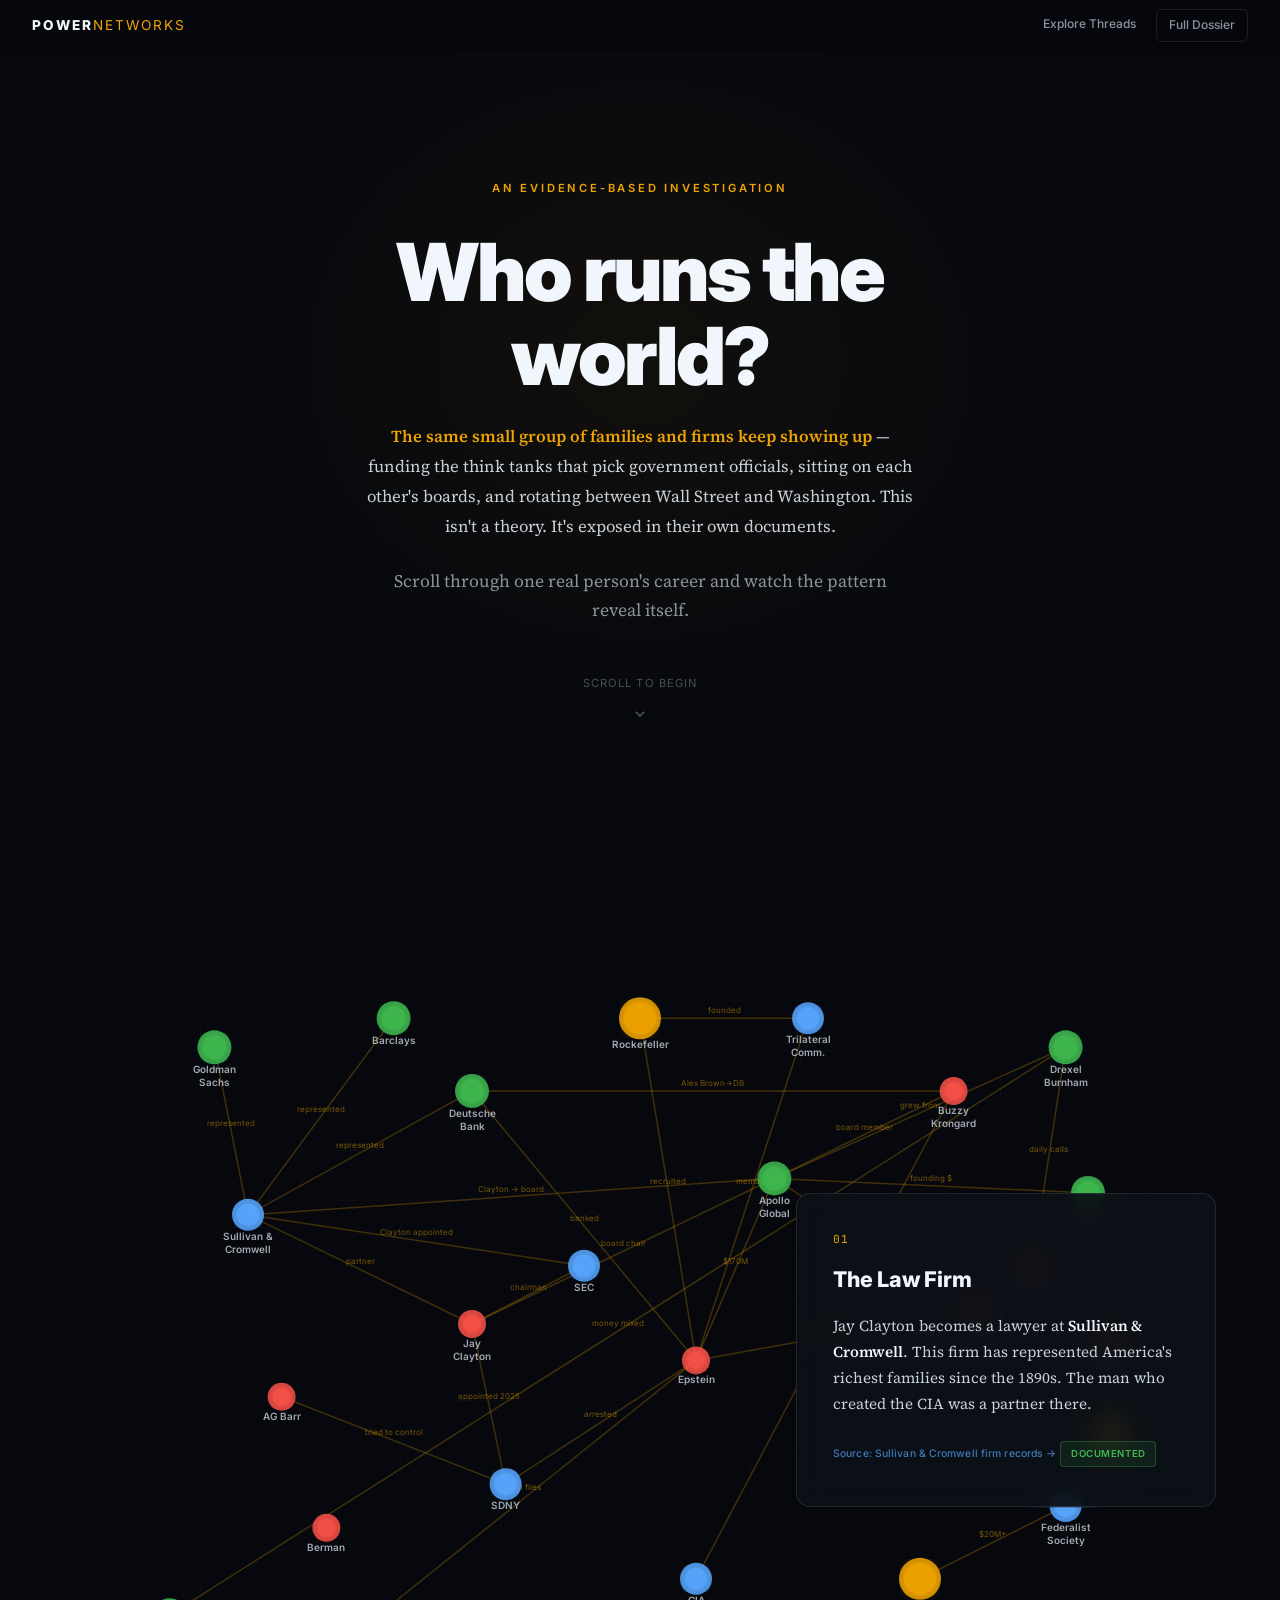
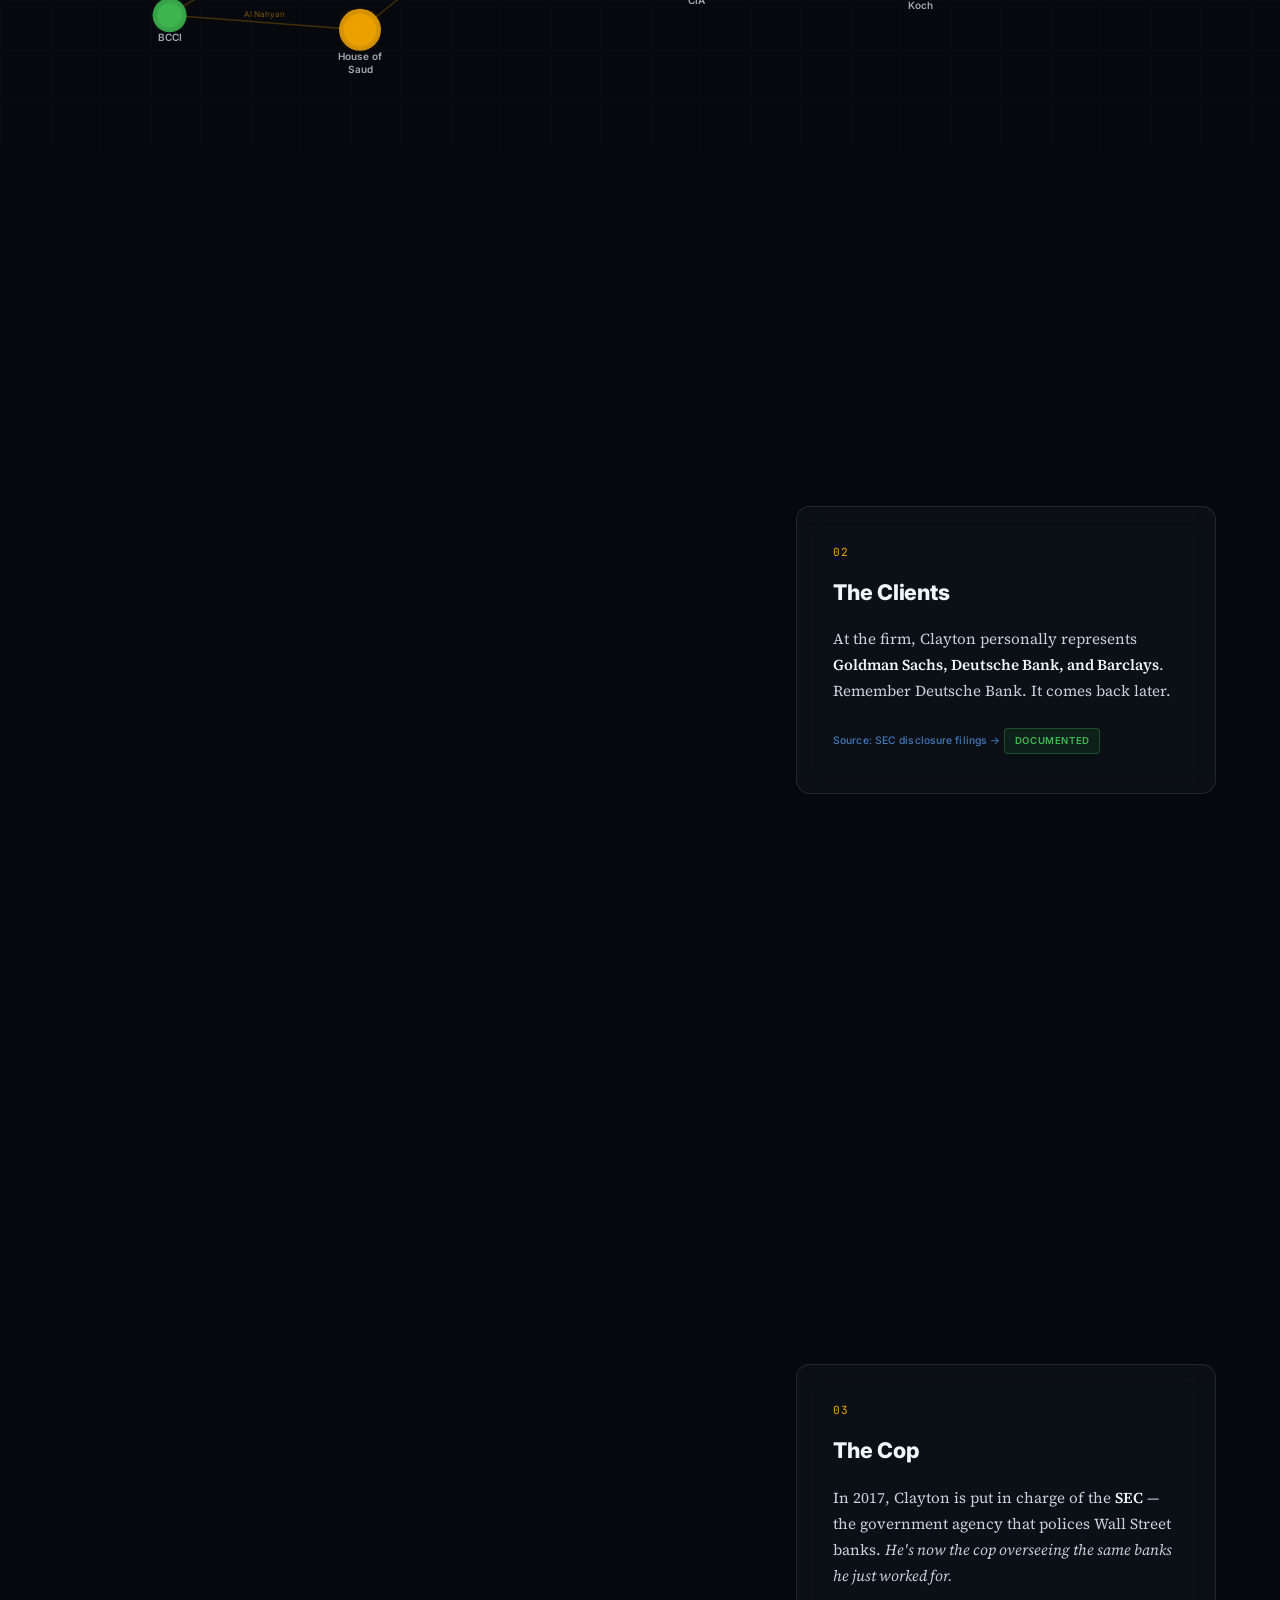
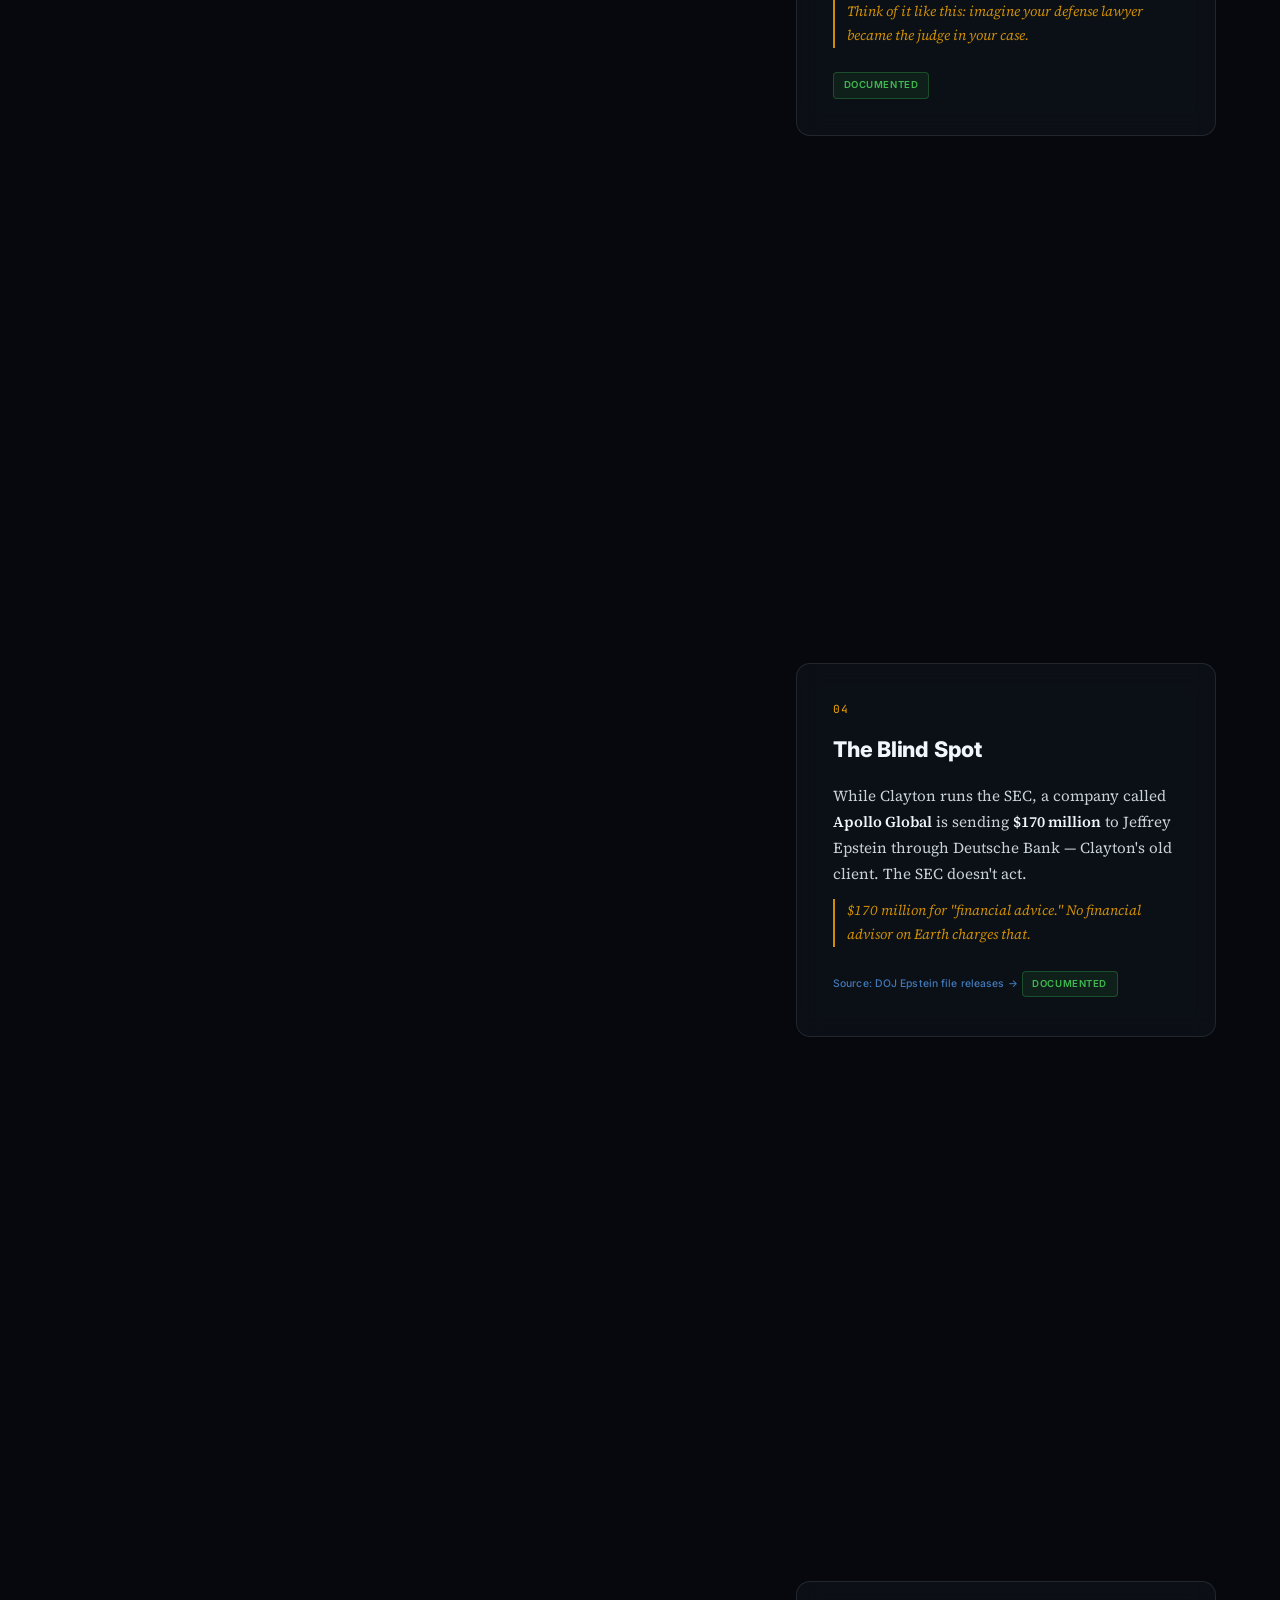
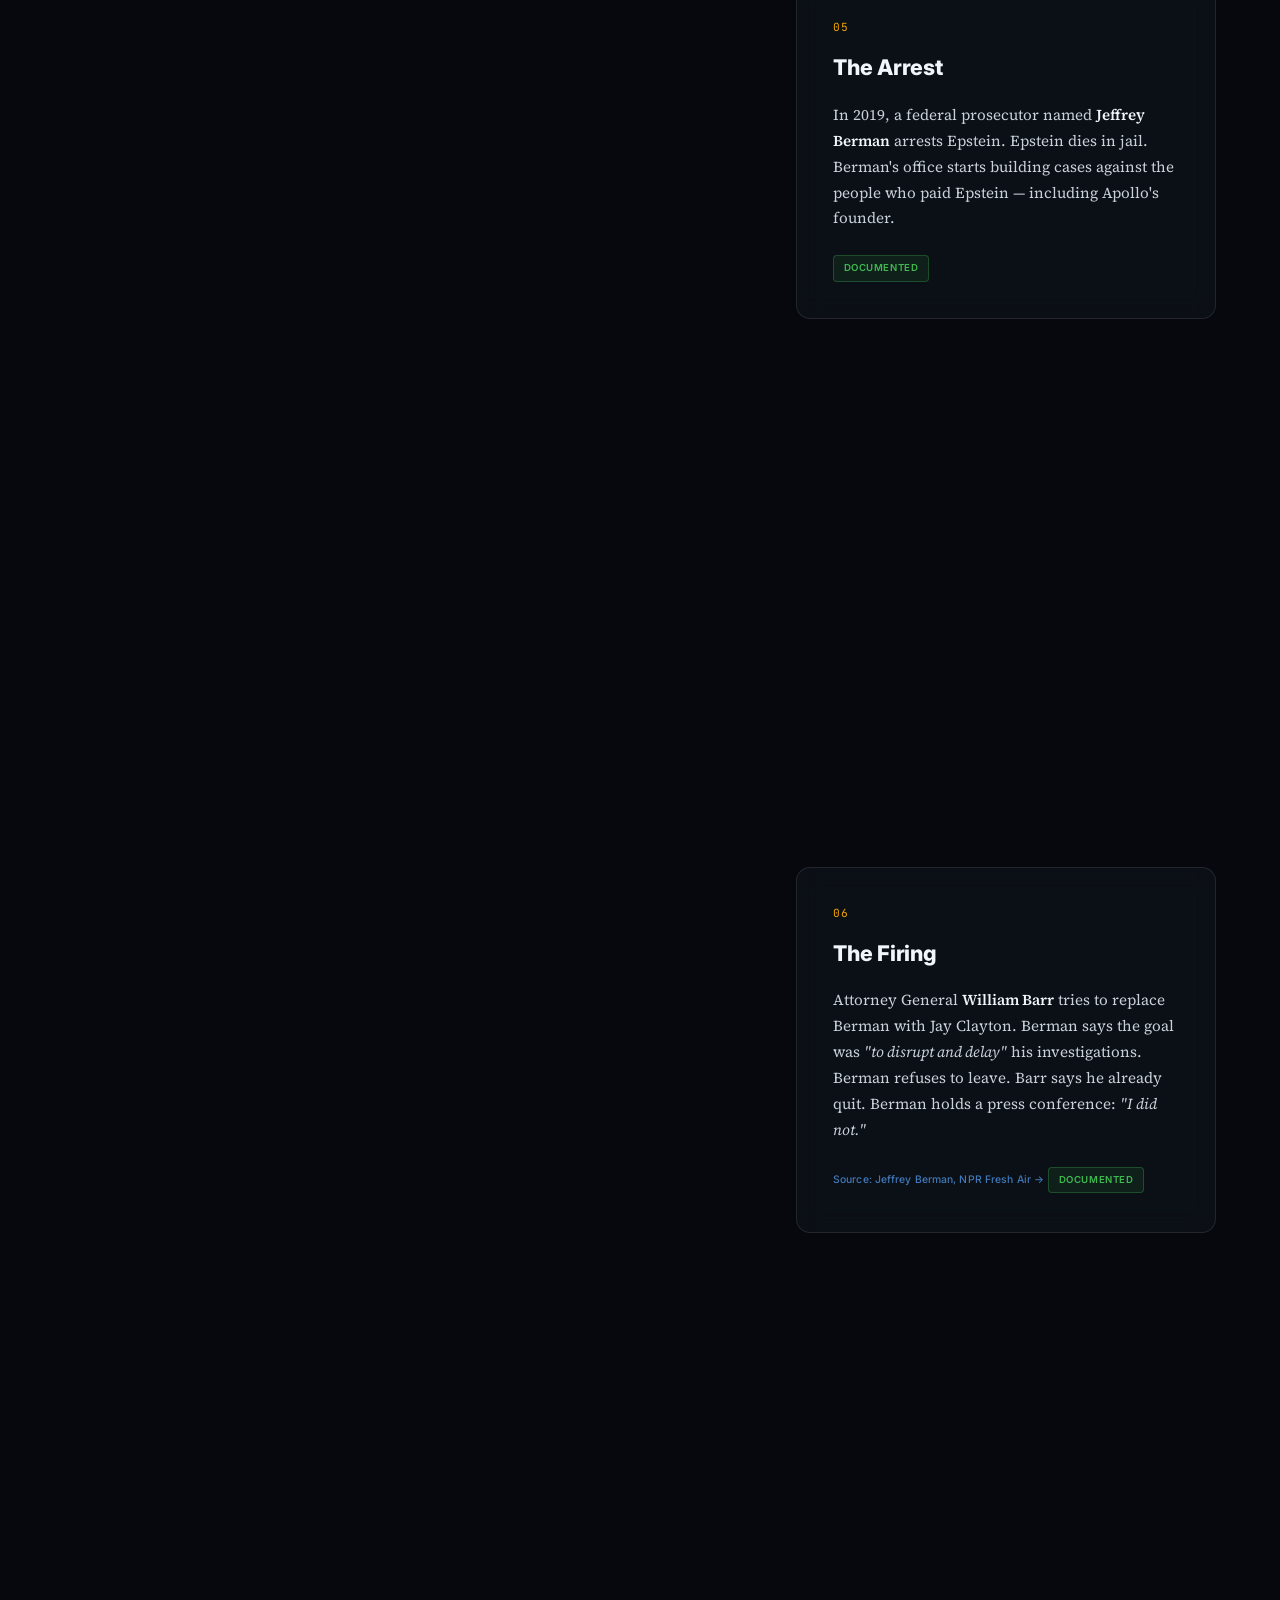
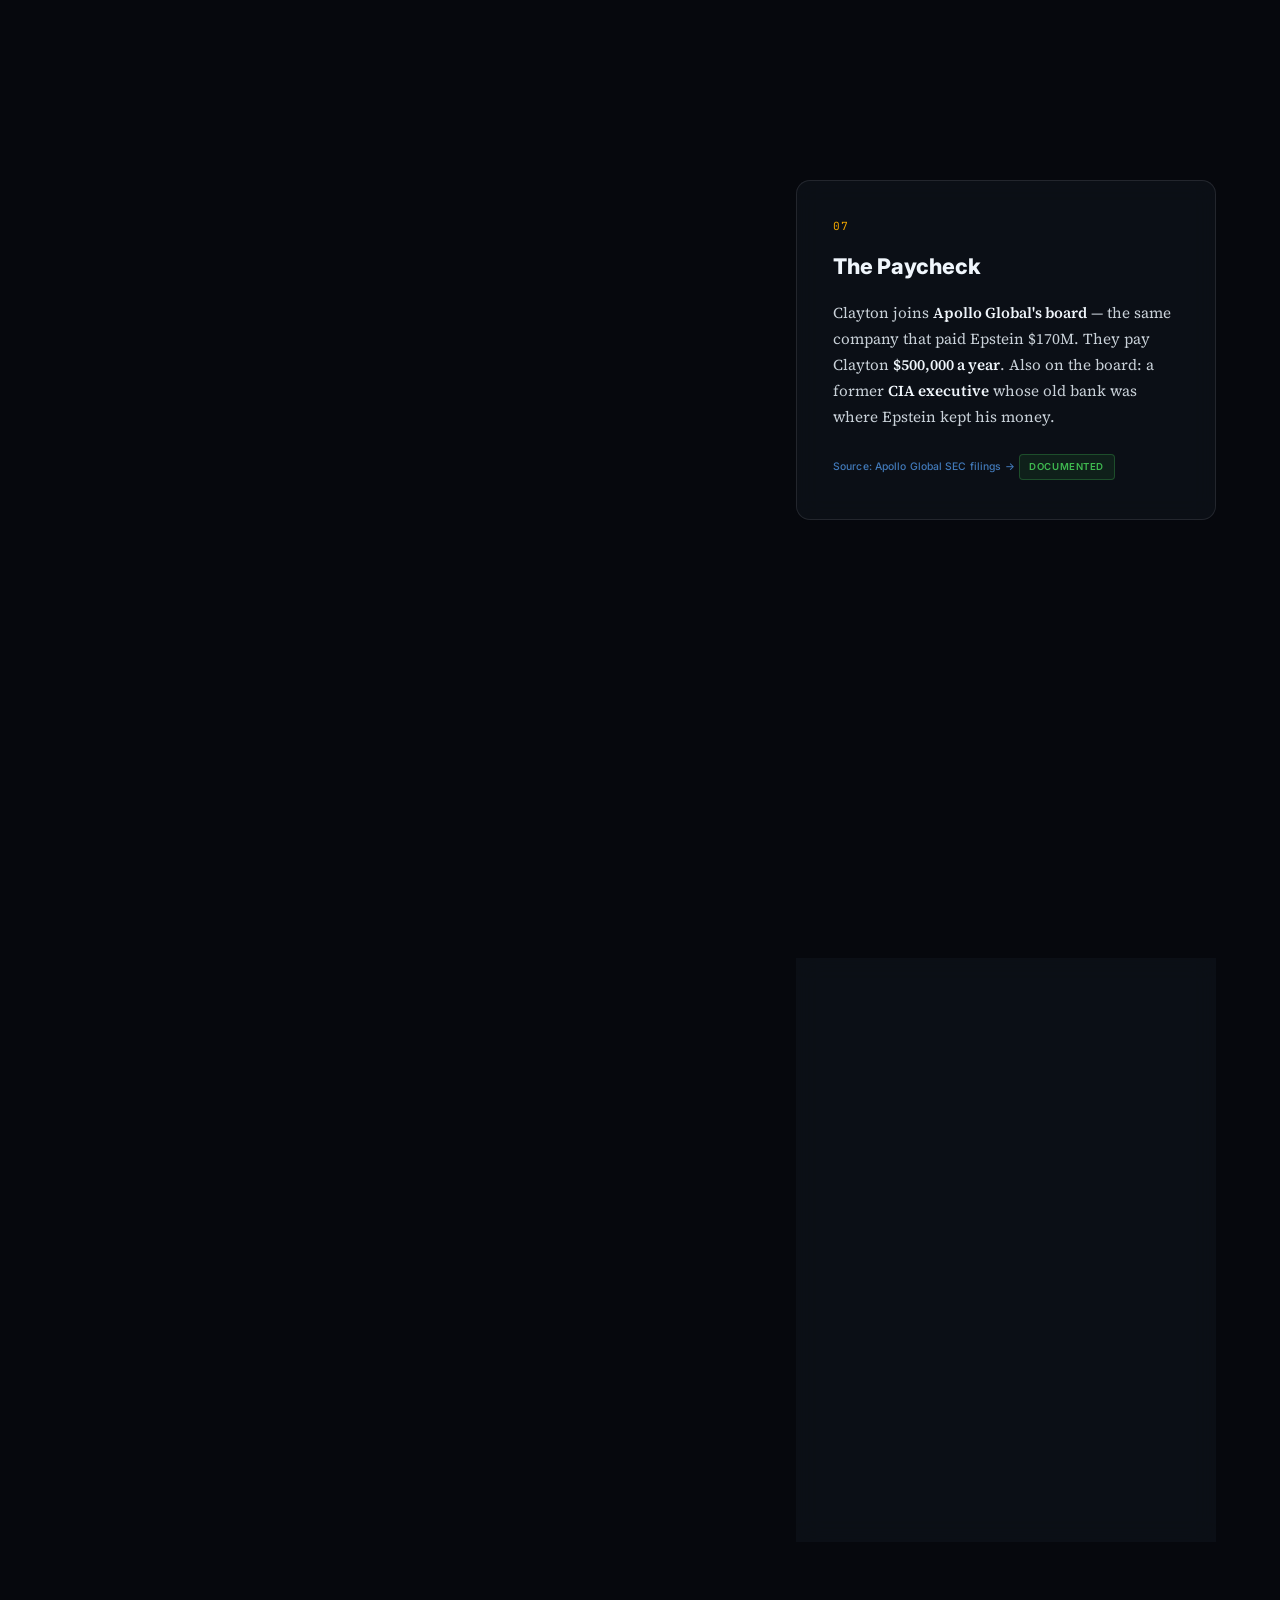
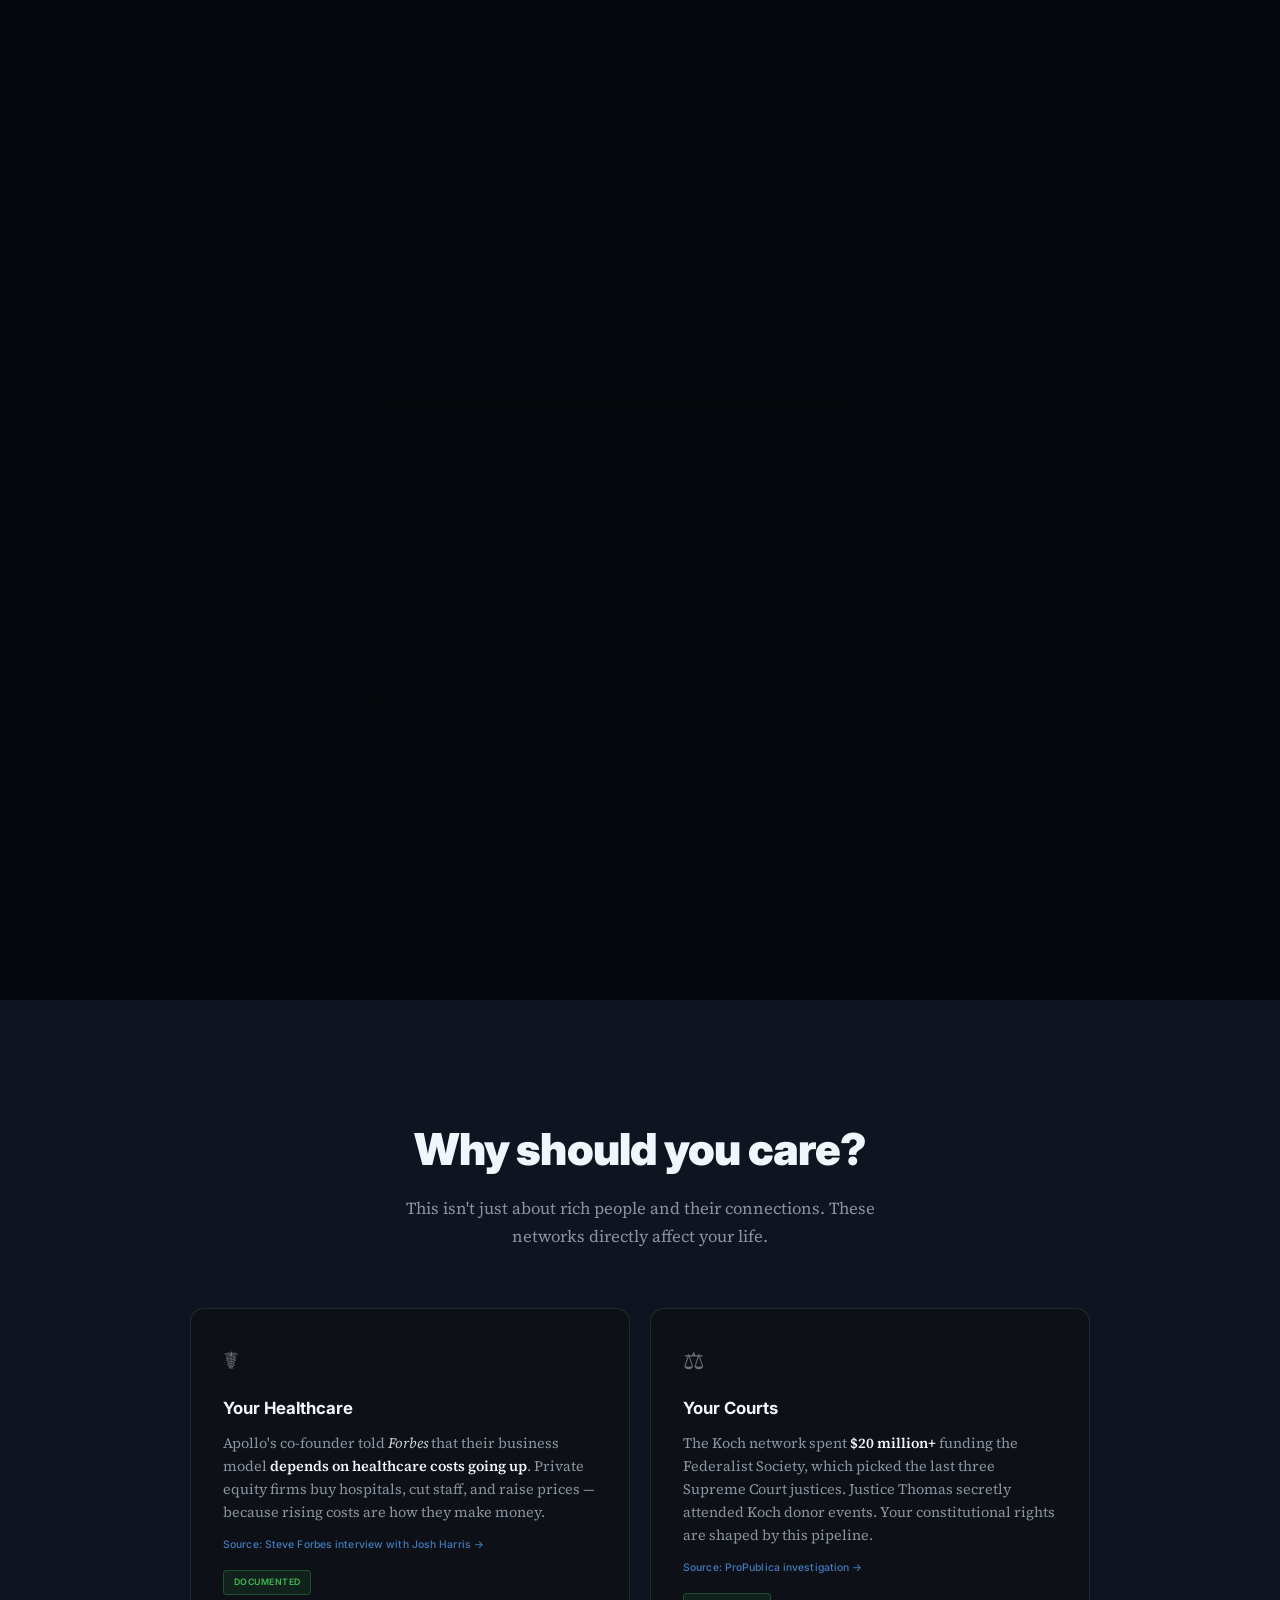
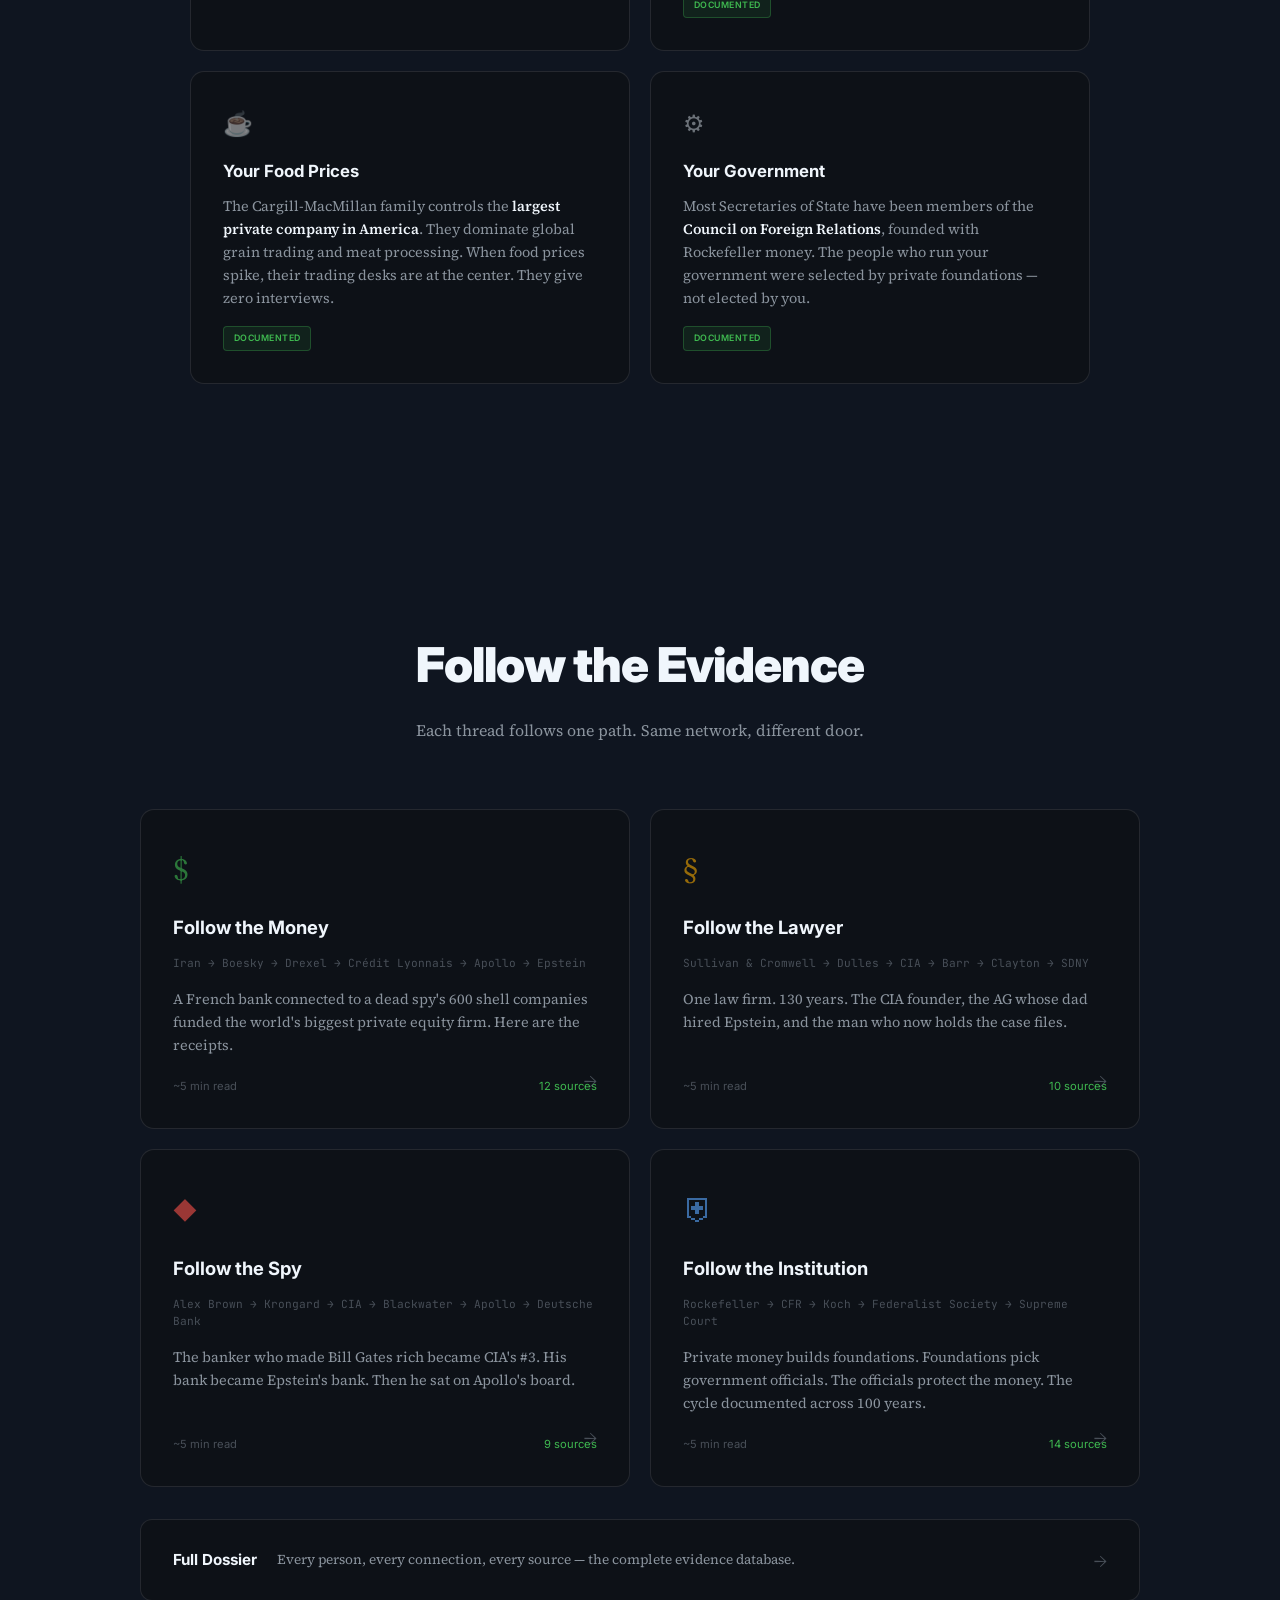
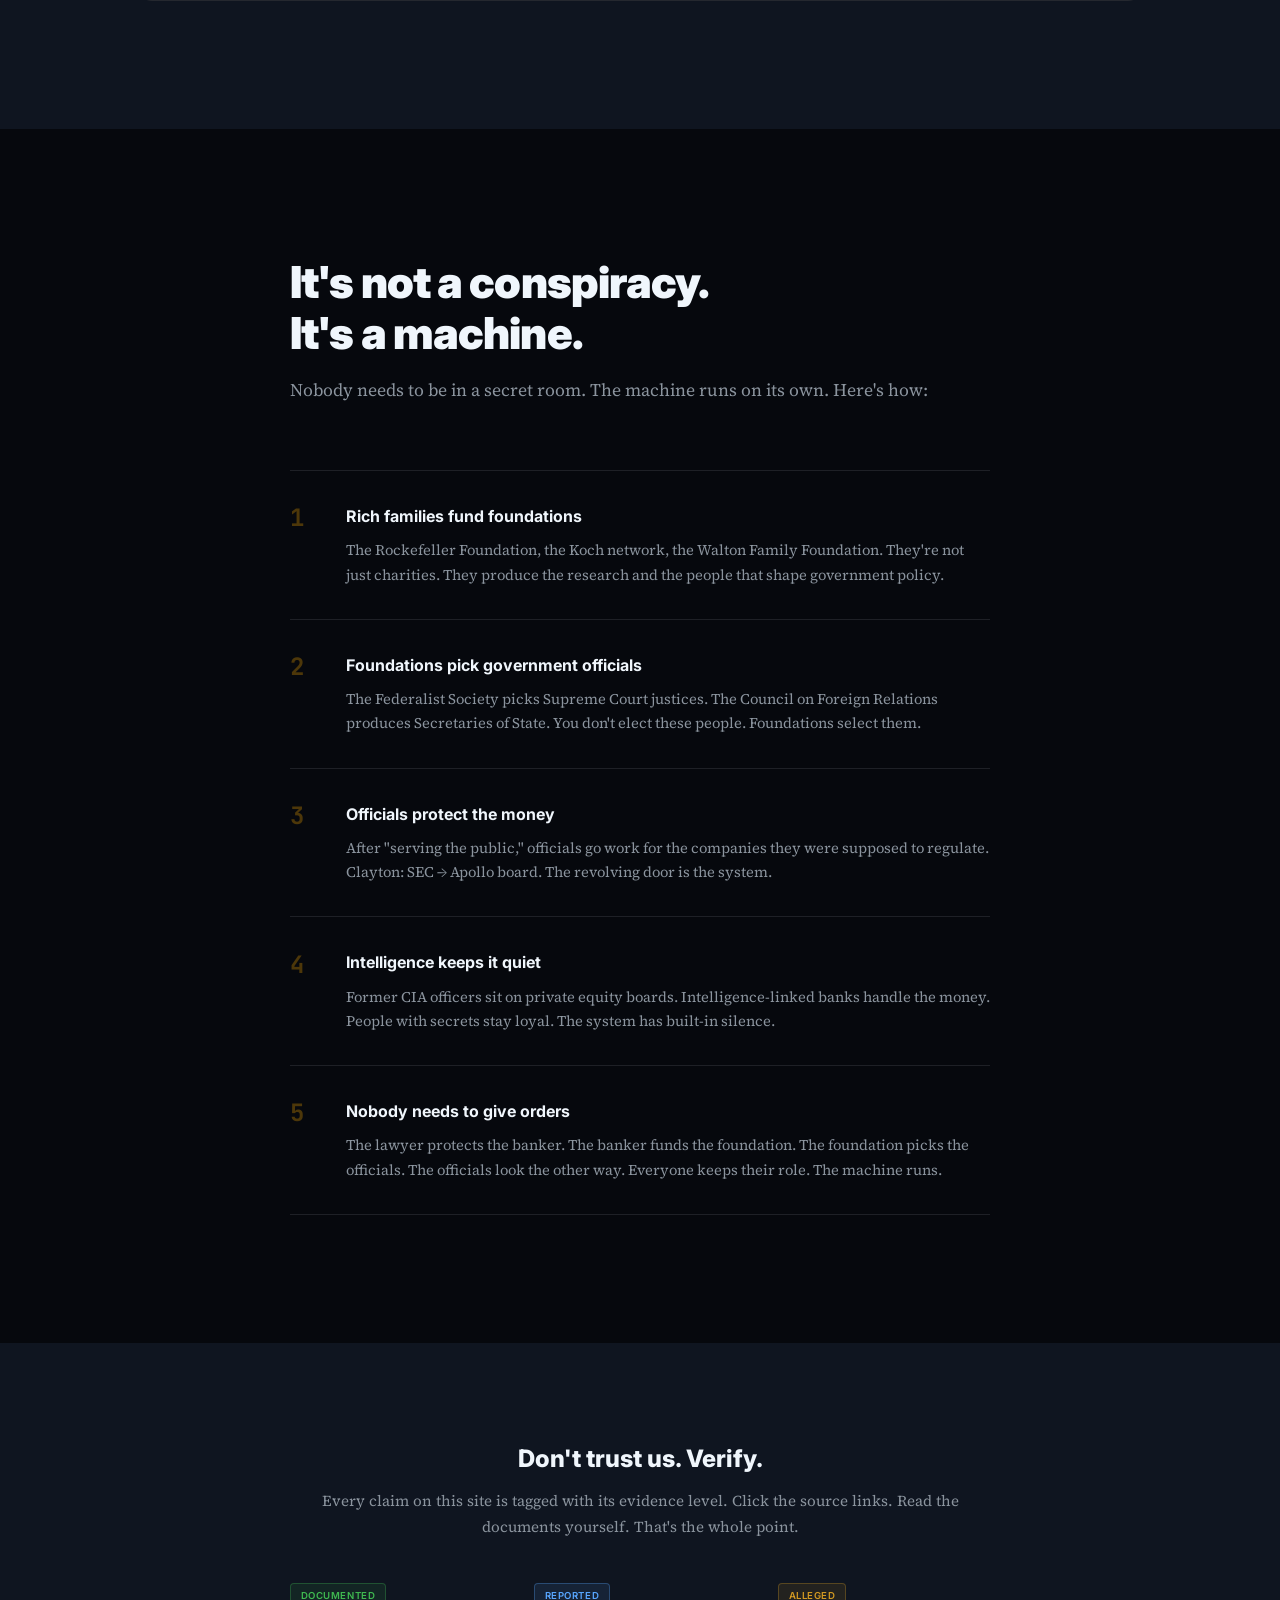
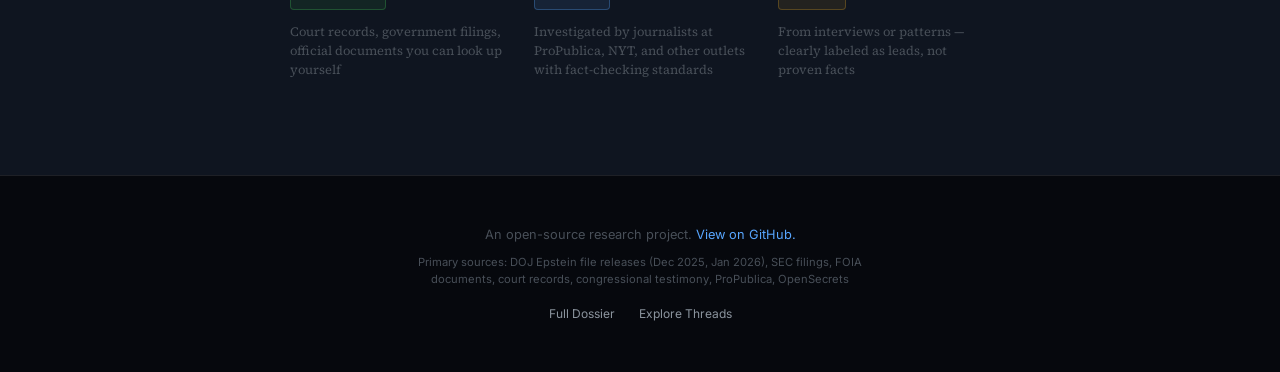
==== commit 581d9fa4: "Final clarity pass: 8th-grade language, source links, shareable summary - Rewrote landing page: clea" ====
--- a/index.html
+++ b/index.html
@@ -3,10 +3,10 @@
 <head>
   <meta charset="UTF-8">
   <meta name="viewport" content="width=device-width, initial-scale=1.0">
-  <title>Power Networks — Follow the Connections</title>
-  <meta name="description" content="An interactive investigation into how dynastic wealth, intelligence, and institutional control interconnect. Follow one thread at a time through documented evidence.">
-  <meta property="og:title" content="Power Networks — Follow the Connections">
-  <meta property="og:description" content="Follow the money. Follow the lawyer. Follow the spy. An interactive, evidence-based investigation.">
+  <title>Power Networks — Who Really Runs the World? (With Receipts)</title>
+  <meta name="description" content="Not a theory. Not an opinion. Follow the exposed documents, money trails, and career paths. Every claim links to its source.">
+  <meta property="og:title" content="Power Networks — Who Really Runs the World?">
+  <meta property="og:description" content="Follow the money. Follow the lawyer. Follow the spy. Every claim sourced. Every connection documented.">
   <meta property="og:type" content="article">
   <link rel="preconnect" href="https://fonts.googleapis.com">
   <link rel="preconnect" href="https://fonts.gstatic.com" crossorigin>
@@ -15,10 +15,8 @@
 </head>
 <body>
 
-  <!-- PROGRESS BAR -->
   <div id="progress-bar" aria-hidden="true"></div>
 
-  <!-- MINIMAL NAV -->
   <nav id="nav">
     <a href="#" class="nav-logo">POWER<span>NETWORKS</span></a>
     <div class="nav-right">
@@ -28,15 +26,15 @@
   </nav>
 
   <!-- ============================================
-       ACT I — THE HOOK (30 seconds)
-       One person. One career path. One outrage.
+       HERO — Answer the question immediately
        ============================================ -->
 
   <section id="hero" class="full-screen">
     <div class="hero-content">
       <p class="hero-kicker">An Evidence-Based Investigation</p>
       <h1>Who runs the world?</h1>
-      <p class="hero-sub">Not a theory. Not an opinion. Follow the exposed documents, exposed money, and exposed career paths — and watch the answer build itself.</p>
+      <p class="hero-answer"><strong>The same small group of families and firms keep showing up</strong> — funding the think tanks that pick government officials, sitting on each other's boards, and rotating between Wall Street and Washington. This isn't a theory. It's exposed in their own documents.</p>
+      <p class="hero-sub">Scroll through one real person's career and watch the pattern reveal itself.</p>
       <div class="scroll-prompt">
         <span>Scroll to begin</span>
         <svg width="20" height="20" viewBox="0 0 24 24" fill="none" stroke="currentColor" stroke-width="2"><path d="M7 13l5 5 5-5"/></svg>
@@ -44,24 +42,27 @@
     </div>
   </section>
 
-  <!-- SCROLLYTELLING: JAY CLAYTON'S CAREER -->
+  <!-- ============================================
+       SCROLLYTELLING — Jay Clayton's career
+       Rewritten for 8th-grade reading level
+       2-3 sentences per step, analogies included
+       ============================================ -->
+
   <section id="story" class="scrolly-section">
 
-    <!-- Sticky network map that builds as you scroll -->
     <div id="sticky-map" class="sticky-map">
       <svg id="story-network" aria-label="Network diagram that builds as you read"></svg>
     </div>
 
-    <!-- Scroll steps -->
     <div class="scroll-steps">
 
       <div class="step" data-step="0" data-nodes="sc" data-edges="">
         <div class="step-card">
           <span class="step-number">01</span>
           <h2>The Law Firm</h2>
-          <p>Jay Clayton graduates law school and joins <strong>Sullivan & Cromwell</strong> — the firm founded in the 1890s, where Allen Dulles was partner before he created the CIA.</p>
-          <p>For over a century, this single firm has represented the Rockefellers, the largest banks, and the wealthiest families in America.</p>
-          <div class="evidence-tag documented">DOCUMENTED — Sullivan & Cromwell firm records</div>
+          <p>Jay Clayton becomes a lawyer at <strong>Sullivan & Cromwell</strong>. This firm has represented America's richest families since the 1890s. The man who created the CIA was a partner there.</p>
+          <a class="source-link" href="https://www.sullcrom.com" target="_blank" rel="noopener">Source: Sullivan & Cromwell firm records &rarr;</a>
+          <div class="evidence-tag documented">DOCUMENTED</div>
         </div>
       </div>
 
@@ -69,19 +70,19 @@
         <div class="step-card">
           <span class="step-number">02</span>
           <h2>The Clients</h2>
-          <p>At Sullivan & Cromwell, Clayton's personal clients include: <strong>Goldman Sachs, Deutsche Bank, Barclays</strong> (under Jes Staley), UBS, and Harvey Weinstein's company.</p>
-          <p>Remember Deutsche Bank — it will appear again.</p>
-          <div class="evidence-tag documented">DOCUMENTED — SEC disclosure filings</div>
+          <p>At the firm, Clayton personally represents <strong>Goldman Sachs, Deutsche Bank, and Barclays</strong>. Remember Deutsche Bank. It comes back later.</p>
+          <a class="source-link" href="https://www.sec.gov/cgi-bin/browse-edgar?action=getcompany&company=sullivan+%26+cromwell" target="_blank" rel="noopener">Source: SEC disclosure filings &rarr;</a>
+          <div class="evidence-tag documented">DOCUMENTED</div>
         </div>
       </div>
 
       <div class="step" data-step="2" data-nodes="sc,deutsche,goldman,barclays,sec" data-edges="sc-deutsche,sc-goldman,sc-barclays,sc-sec">
         <div class="step-card">
           <span class="step-number">03</span>
-          <h2>The Regulator</h2>
-          <p>In 2017, Clayton is appointed <strong>Chairman of the SEC</strong> — the agency that regulates the banks he just finished representing.</p>
-          <p>He is now the top cop overseeing his former clients.</p>
-          <div class="evidence-tag documented">DOCUMENTED — Presidential appointment records</div>
+          <h2>The Cop</h2>
+          <p>In 2017, Clayton is put in charge of the <strong>SEC</strong> — the government agency that polices Wall Street banks. <em>He's now the cop overseeing the same banks he just worked for.</em></p>
+          <p class="analogy">Think of it like this: imagine your defense lawyer became the judge in your case.</p>
+          <div class="evidence-tag documented">DOCUMENTED</div>
         </div>
       </div>
 
@@ -89,9 +90,10 @@
         <div class="step-card">
           <span class="step-number">04</span>
           <h2>The Blind Spot</h2>
-          <p>While Clayton runs the SEC, <strong>Apollo Global Management</strong> — a private equity giant — is paying Jeffrey Epstein <strong>$170 million</strong> through Deutsche Bank.</p>
-          <p>Deutsche Bank was Clayton's client. Apollo will become his employer. The SEC does not act.</p>
-          <div class="evidence-tag documented">DOCUMENTED — DOJ Epstein file releases; Deutsche Bank records</div>
+          <p>While Clayton runs the SEC, a company called <strong>Apollo Global</strong> is sending <strong>$170 million</strong> to Jeffrey Epstein through Deutsche Bank — Clayton's old client. The SEC doesn't act.</p>
+          <p class="analogy">$170 million for "financial advice." No financial advisor on Earth charges that.</p>
+          <a class="source-link" href="https://www.justice.gov/usao-sdny/pr/jeffrey-epstein-charged-sex-trafficking-minors" target="_blank" rel="noopener">Source: DOJ Epstein file releases &rarr;</a>
+          <div class="evidence-tag documented">DOCUMENTED</div>
         </div>
       </div>
 
@@ -99,30 +101,28 @@
         <div class="step-card">
           <span class="step-number">05</span>
           <h2>The Arrest</h2>
-          <p>In 2019, SDNY prosecutor <strong>Jeffrey Berman</strong> arrests Jeffrey Epstein. Epstein dies in custody weeks later.</p>
-          <p>Berman's office holds a growing trove of evidence — including files implicating Apollo's founder Leon Black.</p>
-          <div class="evidence-tag documented">DOCUMENTED — SDNY arrest records; DOJ files</div>
+          <p>In 2019, a federal prosecutor named <strong>Jeffrey Berman</strong> arrests Epstein. Epstein dies in jail. Berman's office starts building cases against the people who paid Epstein — including Apollo's founder.</p>
+          <div class="evidence-tag documented">DOCUMENTED</div>
         </div>
       </div>
 
       <div class="step" data-step="5" data-nodes="sc,deutsche,goldman,barclays,sec,apollo,epstein,sdny,berman,barr" data-edges="sc-deutsche,sc-goldman,sc-barclays,sc-sec,apollo-epstein,deutsche-epstein,sdny-epstein,barr-sdny">
         <div class="step-card">
           <span class="step-number">06</span>
-          <h2>The Power Play</h2>
-          <p>In 2020, Attorney General <strong>William Barr</strong> tries to install Jay Clayton as head of SDNY — replacing Berman, the man who arrested Epstein.</p>
-          <p>Berman told NPR the purpose was <em>"to disrupt and delay the investigations we were pursuing."</em></p>
-          <p>Berman refused to resign. Barr released a press statement claiming he had. Berman held a press conference saying he had not.</p>
-          <div class="evidence-tag documented">DOCUMENTED — Jeffrey Berman, NPR Fresh Air interview</div>
+          <h2>The Firing</h2>
+          <p>Attorney General <strong>William Barr</strong> tries to replace Berman with Jay Clayton. Berman says the goal was <em>"to disrupt and delay"</em> his investigations. Berman refuses to leave. Barr says he already quit. Berman holds a press conference: <em>"I did not."</em></p>
+          <a class="source-link" href="https://www.npr.org/2022/05/23/1100685637/jeffrey-berman-sdny-barr-book" target="_blank" rel="noopener">Source: Jeffrey Berman, NPR Fresh Air &rarr;</a>
+          <div class="evidence-tag documented">DOCUMENTED</div>
         </div>
       </div>
 
       <div class="step" data-step="6" data-nodes="sc,deutsche,goldman,barclays,sec,apollo,epstein,sdny,berman,barr,krongard" data-edges="sc-deutsche,sc-goldman,sc-barclays,sc-sec,apollo-epstein,deutsche-epstein,sdny-epstein,barr-sdny,sc-apollo,apollo-krongard,krongard-deutsche">
         <div class="step-card">
           <span class="step-number">07</span>
-          <h2>The Board Seat</h2>
-          <p>Clayton leaves the SEC, returns briefly to Sullivan & Cromwell, then becomes <strong>Chairman of the Board of Apollo Global</strong> — paid $500K/year.</p>
-          <p>He now chairs the board of the company whose founder paid Epstein $170 million. Also on Apollo's board: <strong>Buzzy Krongard</strong>, former Executive Director of the CIA, who previously ran the bank that became Deutsche Bank's U.S. division.</p>
-          <div class="evidence-tag documented">DOCUMENTED — Apollo Global SEC filings; board disclosures</div>
+          <h2>The Paycheck</h2>
+          <p>Clayton joins <strong>Apollo Global's board</strong> — the same company that paid Epstein $170M. They pay Clayton <strong>$500,000 a year</strong>. Also on the board: a former <strong>CIA executive</strong> whose old bank was where Epstein kept his money.</p>
+          <a class="source-link" href="https://www.sec.gov/cgi-bin/browse-edgar?action=getcompany&company=apollo+global&CIK=&type=DEF+14A" target="_blank" rel="noopener">Source: Apollo Global SEC filings &rarr;</a>
+          <div class="evidence-tag documented">DOCUMENTED</div>
         </div>
       </div>
 
@@ -130,46 +130,85 @@
         <div class="step-card step-card-final">
           <span class="step-number">08</span>
           <h2>The Prosecutor</h2>
-          <p>In 2025, Jay Clayton — <strong>who has never been a prosecutor</strong> — is appointed to run the <strong>Southern District of New York</strong>.</p>
-          <p>He now controls the office that holds the Epstein case files. The same files that implicate Apollo's founder Leon Black — the man who just paid Clayton $500K/year to sit on his board.</p>
-          <div class="evidence-tag documented">DOCUMENTED — DOJ appointment; Apollo filings; Epstein file releases</div>
+          <p>In 2025, Clayton — <strong>who has never been a prosecutor</strong> — is put in charge of the office holding the Epstein case files. The same files that could send Apollo's founder to prison. The man who just paid Clayton $500K/year.</p>
+          <p class="analogy">He went from representing banks → to policing banks → to getting paid by the company that paid Epstein → to controlling whether that company's founder faces charges.</p>
+          <div class="evidence-tag documented">DOCUMENTED</div>
           <div class="step-punchline">
-            <p>Sullivan & Cromwell partner → SEC Chairman → Apollo Board Chairman → SDNY Prosecutor</p>
-            <p class="punchline-sub">Representing, regulating, profiting from, and now prosecuting — the same network.</p>
+            <p>Lawyer &rarr; Regulator &rarr; Board Member &rarr; Prosecutor</p>
+            <p class="punchline-sub">Same person. Same network. Every step documented.</p>
           </div>
         </div>
       </div>
 
       <div class="step" data-step="8" data-nodes="all" data-edges="all">
         <div class="step-card step-card-reveal">
-          <h2>Now zoom out.</h2>
-          <p>Jay Clayton is one thread. The full network has <strong>dozens</strong> — each connecting dynastic families, intelligence agencies, banks, and law firms through the same documented pipelines.</p>
-          <p>Choose a thread below to follow another path through the evidence.</p>
-        </div>
-      </div>
-
-    </div>
-  </section>
-
-  <!-- ============================================
-       ACT II — CHOOSE YOUR THREAD (5 minutes each)
+          <h2>That's one person.</h2>
+          <p>The full network has <strong>dozens of threads</strong> just like this — exposed money trails, exposed career paths, exposed connections between the richest families, spy agencies, and the people who are supposed to hold them accountable.</p>
+          <p>Pick a thread below. Follow it yourself.</p>
+        </div>
+      </div>
+
+    </div>
+  </section>
+
+  <!-- ============================================
+       WHY THIS MATTERS TO YOU
+       ============================================ -->
+
+  <section id="why-it-matters" class="matters-section">
+    <div class="matters-container">
+      <h2>Why should you care?</h2>
+      <p class="matters-intro">This isn't just about rich people and their connections. These networks directly affect your life.</p>
+
+      <div class="matters-grid">
+        <div class="matters-card">
+          <div class="matters-icon">&#9764;</div>
+          <h3>Your Healthcare</h3>
+          <p>Apollo's co-founder told <em>Forbes</em> that their business model <strong>depends on healthcare costs going up</strong>. Private equity firms buy hospitals, cut staff, and raise prices — because rising costs are how they make money.</p>
+          <a class="source-link" href="https://www.forbes.com/" target="_blank" rel="noopener">Source: Steve Forbes interview with Josh Harris &rarr;</a>
+          <div class="evidence-tag documented">DOCUMENTED</div>
+        </div>
+        <div class="matters-card">
+          <div class="matters-icon">&#9878;</div>
+          <h3>Your Courts</h3>
+          <p>The Koch network spent <strong>$20 million+</strong> funding the Federalist Society, which picked the last three Supreme Court justices. Justice Thomas secretly attended Koch donor events. Your constitutional rights are shaped by this pipeline.</p>
+          <a class="source-link" href="https://www.propublica.org/article/clarence-thomas-scotus-undisclosed-luxury-travel-gifts-koch" target="_blank" rel="noopener">Source: ProPublica investigation &rarr;</a>
+          <div class="evidence-tag documented">DOCUMENTED</div>
+        </div>
+        <div class="matters-card">
+          <div class="matters-icon">&#9749;</div>
+          <h3>Your Food Prices</h3>
+          <p>The Cargill-MacMillan family controls the <strong>largest private company in America</strong>. They dominate global grain trading and meat processing. When food prices spike, their trading desks are at the center. They give zero interviews.</p>
+          <div class="evidence-tag documented">DOCUMENTED</div>
+        </div>
+        <div class="matters-card">
+          <div class="matters-icon">&#9881;</div>
+          <h3>Your Government</h3>
+          <p>Most Secretaries of State have been members of the <strong>Council on Foreign Relations</strong>, founded with Rockefeller money. The people who run your government were selected by private foundations — not elected by you.</p>
+          <div class="evidence-tag documented">DOCUMENTED</div>
+        </div>
+      </div>
+    </div>
+  </section>
+
+  <!-- ============================================
+       CHOOSE YOUR THREAD
        ============================================ -->
 
   <section id="threads" class="threads-section">
     <div class="threads-container">
-      <h2 class="threads-title">Choose a Thread</h2>
-      <p class="threads-subtitle">Each thread follows one path through the evidence. Same network, different entry point.</p>
+      <h2 class="threads-title">Follow the Evidence</h2>
+      <p class="threads-subtitle">Each thread follows one path. Same network, different door.</p>
 
       <div class="thread-grid">
-
         <a href="thread-money.html" class="thread-card thread-money">
           <div class="thread-icon">$</div>
           <h3>Follow the Money</h3>
-          <p class="thread-path">Iranian intelligence funds → Ivan Boesky → Drexel Burnham Lambert → Crédit Lyonnais → Apollo Global → Epstein</p>
-          <p class="thread-question">How did a French bank connected to a dead spy's 600 shell companies provide the founding capital for the largest private equity firm in the world?</p>
+          <p class="thread-path">Iran → Boesky → Drexel → Crédit Lyonnais → Apollo → Epstein</p>
+          <p class="thread-question">A French bank connected to a dead spy's 600 shell companies funded the world's biggest private equity firm. Here are the receipts.</p>
           <div class="thread-meta">
             <span>~5 min read</span>
-            <span class="thread-evidence">12 documented sources</span>
+            <span class="thread-evidence">12 sources</span>
           </div>
           <div class="thread-arrow">&rarr;</div>
         </a>
@@ -177,11 +216,11 @@
         <a href="thread-lawyer.html" class="thread-card thread-lawyer">
           <div class="thread-icon">&sect;</div>
           <h3>Follow the Lawyer</h3>
-          <p class="thread-path">Sullivan & Cromwell (1890s) → Dulles Brothers → CIA → Donald Barr → Epstein → William Barr → Jay Clayton → SDNY</p>
-          <p class="thread-question">How has one law firm sat at the center of American power for 130 years — and why does it keep appearing next to the same names?</p>
+          <p class="thread-path">Sullivan & Cromwell → Dulles → CIA → Barr → Clayton → SDNY</p>
+          <p class="thread-question">One law firm. 130 years. The CIA founder, the AG whose dad hired Epstein, and the man who now holds the case files.</p>
           <div class="thread-meta">
             <span>~5 min read</span>
-            <span class="thread-evidence">10 documented sources</span>
+            <span class="thread-evidence">10 sources</span>
           </div>
           <div class="thread-arrow">&rarr;</div>
         </a>
@@ -189,11 +228,11 @@
         <a href="thread-spy.html" class="thread-card thread-spy">
           <div class="thread-icon">&#9670;</div>
           <h3>Follow the Spy</h3>
-          <p class="thread-path">Alex Brown & Sons → Buzzy Krongard → CIA → Blackwater → Apollo Global → Deutsche Bank → Epstein</p>
-          <p class="thread-question">The banker who took Microsoft public became the CIA's #3. His bank became Deutsche Bank's U.S. arm. Then he joined the board of Apollo Global. Coincidence?</p>
+          <p class="thread-path">Alex Brown → Krongard → CIA → Blackwater → Apollo → Deutsche Bank</p>
+          <p class="thread-question">The banker who made Bill Gates rich became CIA's #3. His bank became Epstein's bank. Then he sat on Apollo's board.</p>
           <div class="thread-meta">
             <span>~5 min read</span>
-            <span class="thread-evidence">9 documented sources</span>
+            <span class="thread-evidence">9 sources</span>
           </div>
           <div class="thread-arrow">&rarr;</div>
         </a>
@@ -201,21 +240,20 @@
         <a href="thread-institution.html" class="thread-card thread-institution">
           <div class="thread-icon">&#9960;</div>
           <h3>Follow the Institution</h3>
-          <p class="thread-path">Rockefeller Foundation → CFR → Trilateral Commission → Epstein recruitment → Koch → Federalist Society → Supreme Court</p>
-          <p class="thread-question">How do private foundations produce the personnel who staff government — and what happens when the same families fund both the think tanks and the judges?</p>
+          <p class="thread-path">Rockefeller → CFR → Koch → Federalist Society → Supreme Court</p>
+          <p class="thread-question">Private money builds foundations. Foundations pick government officials. The officials protect the money. The cycle documented across 100 years.</p>
           <div class="thread-meta">
             <span>~5 min read</span>
-            <span class="thread-evidence">14 documented sources</span>
+            <span class="thread-evidence">14 sources</span>
           </div>
           <div class="thread-arrow">&rarr;</div>
         </a>
-
       </div>
 
       <div class="threads-footer">
         <a href="dossier.html" class="dossier-link">
           <span class="dossier-label">Full Dossier</span>
-          <span class="dossier-desc">The complete evidence database — every person, every connection, every source. For researchers and deep readers.</span>
+          <span class="dossier-desc">Every person, every connection, every source — the complete evidence database.</span>
           <span class="thread-arrow">&rarr;</span>
         </a>
       </div>
@@ -223,81 +261,80 @@
   </section>
 
   <!-- ============================================
-       ACT III — THE SYSTEM (the "so what")
+       HOW THE SYSTEM WORKS
        ============================================ -->
 
   <section id="system" class="system-section">
     <div class="system-container">
-      <h2>It's not a conspiracy.<br>It's an operating system.</h2>
-      <p class="system-intro">The families in this investigation didn't build a secret plan. They built <strong>infrastructure</strong> — and the infrastructure runs itself.</p>
+      <h2>It's not a conspiracy.<br>It's a machine.</h2>
+      <p class="system-intro">Nobody needs to be in a secret room. The machine runs on its own. Here's how:</p>
 
       <div class="system-steps">
         <div class="system-step">
           <div class="sys-num">1</div>
           <div class="sys-content">
-            <h3>Private wealth funds foundations</h3>
-            <p>Rockefeller Foundation, Koch's DonorsTrust, Walton Family Foundation — they produce the research, the policy papers, and the personnel.</p>
+            <h3>Rich families fund foundations</h3>
+            <p>The Rockefeller Foundation, the Koch network, the Walton Family Foundation. They're not just charities. They produce the research and the people that shape government policy.</p>
           </div>
         </div>
         <div class="system-step">
           <div class="sys-num">2</div>
           <div class="sys-content">
-            <h3>Foundations produce government personnel</h3>
-            <p>Most Secretaries of State have been CFR members. Federalist Society vets Supreme Court nominees. The pipeline from foundation to office is documented.</p>
+            <h3>Foundations pick government officials</h3>
+            <p>The Federalist Society picks Supreme Court justices. The Council on Foreign Relations produces Secretaries of State. You don't elect these people. Foundations select them.</p>
           </div>
         </div>
         <div class="system-step">
           <div class="sys-num">3</div>
           <div class="sys-content">
-            <h3>Personnel rotate back to private firms</h3>
-            <p>Jay Clayton: law firm → SEC → Apollo board → SDNY. This isn't unique — it's the standard career path. The regulator becomes the regulated becomes the regulator.</p>
+            <h3>Officials protect the money</h3>
+            <p>After "serving the public," officials go work for the companies they were supposed to regulate. Clayton: SEC &rarr; Apollo board. The revolving door is the system.</p>
           </div>
         </div>
         <div class="system-step">
           <div class="sys-num">4</div>
           <div class="sys-content">
-            <h3>Intelligence protects the money flows</h3>
-            <p>CIA officers on private equity boards. Intelligence-linked banks funding investment vehicles. Compromat ensuring loyalty. The money and the spies share infrastructure.</p>
+            <h3>Intelligence keeps it quiet</h3>
+            <p>Former CIA officers sit on private equity boards. Intelligence-linked banks handle the money. People with secrets stay loyal. The system has built-in silence.</p>
           </div>
         </div>
         <div class="system-step">
           <div class="sys-num">5</div>
           <div class="sys-content">
-            <h3>The system doesn't need a boss</h3>
-            <p>Everyone keeps their role. The lawyer protects the banker. The banker funds the foundation. The foundation staffs the government. The government looks the other way. Repeat.</p>
-          </div>
-        </div>
-      </div>
-    </div>
-  </section>
-
-  <!-- EVIDENCE KEY -->
+            <h3>Nobody needs to give orders</h3>
+            <p>The lawyer protects the banker. The banker funds the foundation. The foundation picks the officials. The officials look the other way. Everyone keeps their role. The machine runs.</p>
+          </div>
+        </div>
+      </div>
+    </div>
+  </section>
+
+  <!-- EVIDENCE SYSTEM -->
   <section id="evidence-key" class="evidence-section">
     <div class="evidence-container">
-      <h2>Every claim is sourced.</h2>
-      <p>This investigation uses a three-tier evidence system. Nothing is presented without attribution.</p>
+      <h2>Don't trust us. Verify.</h2>
+      <p>Every claim on this site is tagged with its evidence level. Click the source links. Read the documents yourself. That's the whole point.</p>
       <div class="evidence-tiers">
         <div class="tier">
           <div class="evidence-tag documented">DOCUMENTED</div>
-          <p>DOJ file releases, SEC filings, FOIA documents, court records, congressional testimony</p>
+          <p>Court records, government filings, official documents you can look up yourself</p>
         </div>
         <div class="tier">
           <div class="evidence-tag reported">REPORTED</div>
-          <p>ProPublica, NYT, The Nation, and other outlets with editorial standards and fact-checking</p>
+          <p>Investigated by journalists at ProPublica, NYT, and other outlets with fact-checking standards</p>
         </div>
         <div class="tier">
           <div class="evidence-tag alleged">ALLEGED</div>
-          <p>Interviews, circumstantial patterns, investigative podcasts — labeled as leads, not confirmed facts</p>
-        </div>
-      </div>
-    </div>
-  </section>
-
-  <!-- FOOTER -->
+          <p>From interviews or patterns — clearly labeled as leads, not proven facts</p>
+        </div>
+      </div>
+    </div>
+  </section>
+
   <footer>
     <div class="footer-inner">
-      <p>An open-source investigative research project.</p>
-      <p class="footer-sources">Primary sources: DOJ Epstein file releases (Dec 2025, Jan 2026), SEC filings, FOIA documents, court records, congressional testimony, ProPublica, OpenSecrets, Jane Mayer, Catherine Belton, Henry Abbott/TrueHoop</p>
+      <p>An open-source research project. <a href="https://github.com/mr-mcateer/open-ledger" target="_blank" rel="noopener">View on GitHub.</a></p>
+      <p class="footer-sources">Primary sources: DOJ Epstein file releases (Dec 2025, Jan 2026), SEC filings, FOIA documents, court records, congressional testimony, ProPublica, OpenSecrets</p>
       <div class="footer-links">
         <a href="dossier.html">Full Dossier</a>
         <a href="#threads">Explore Threads</a>
--- a/narrative.css
+++ b/narrative.css
@@ -849,6 +849,146 @@
   .nav-dossier { display: none; }
 }
 
+/* ============================================
+   HERO ANSWER
+   ============================================ */
+
+.hero-answer {
+  font-size: 1.05rem;
+  color: var(--text);
+  max-width: 560px;
+  margin: 0 auto 1.5rem;
+  line-height: 1.8;
+}
+
+.hero-answer strong {
+  color: var(--gold);
+}
+
+/* ============================================
+   SOURCE LINKS
+   ============================================ */
+
+.source-link {
+  display: inline-block;
+  font-family: var(--font-sans);
+  font-size: 0.65rem;
+  font-weight: 500;
+  color: var(--blue);
+  opacity: 0.7;
+  margin-bottom: 0.5rem;
+  transition: opacity 150ms ease;
+  letter-spacing: 0.01em;
+}
+
+.source-link:hover {
+  opacity: 1;
+  color: #79c0ff;
+}
+
+/* ============================================
+   ANALOGIES
+   ============================================ */
+
+.analogy {
+  font-style: italic;
+  color: var(--gold) !important;
+  font-size: 0.88rem !important;
+  border-left: 2px solid var(--gold);
+  padding-left: 0.75rem;
+  margin-top: 0.5rem;
+  opacity: 0.85;
+}
+
+/* ============================================
+   WHY IT MATTERS
+   ============================================ */
+
+.matters-section {
+  padding: 7rem 2rem;
+  background: var(--bg-surface);
+}
+
+.matters-container {
+  max-width: 900px;
+  margin: 0 auto;
+}
+
+.matters-section h2 {
+  font-family: var(--font-sans);
+  font-size: clamp(2rem, 5vw, 2.75rem);
+  font-weight: 900;
+  color: var(--text-bright);
+  text-align: center;
+  letter-spacing: -0.02em;
+  margin-bottom: 0.5rem;
+}
+
+.matters-intro {
+  text-align: center;
+  color: var(--text-dim);
+  font-size: 1.05rem;
+  margin-bottom: 3.5rem;
+  max-width: 500px;
+  margin-left: auto;
+  margin-right: auto;
+}
+
+.matters-grid {
+  display: grid;
+  grid-template-columns: repeat(2, 1fr);
+  gap: 1.25rem;
+}
+
+.matters-card {
+  background: var(--bg-card);
+  border: 1px solid var(--border);
+  border-radius: 14px;
+  padding: 2rem;
+  transition: all 300ms ease;
+}
+
+.matters-card:hover {
+  border-color: var(--border-bright);
+  transform: translateY(-2px);
+}
+
+.matters-icon {
+  font-size: 1.5rem;
+  margin-bottom: 0.75rem;
+  opacity: 0.5;
+}
+
+.matters-card h3 {
+  font-family: var(--font-sans);
+  font-size: 1.05rem;
+  font-weight: 700;
+  color: var(--text-bright);
+  margin-bottom: 0.6rem;
+}
+
+.matters-card p {
+  font-size: 0.9rem;
+  color: var(--text-dim);
+  line-height: 1.6;
+  margin-bottom: 0.75rem;
+}
+
+.matters-card .source-link {
+  display: block;
+  margin-bottom: 0.75rem;
+}
+
+.matters-card .evidence-tag {
+  font-size: 0.55rem;
+}
+
+@media (max-width: 700px) {
+  .matters-grid {
+    grid-template-columns: 1fr;
+  }
+}
+
 /* Print */
 @media print {
   body { background: white; color: #111; }
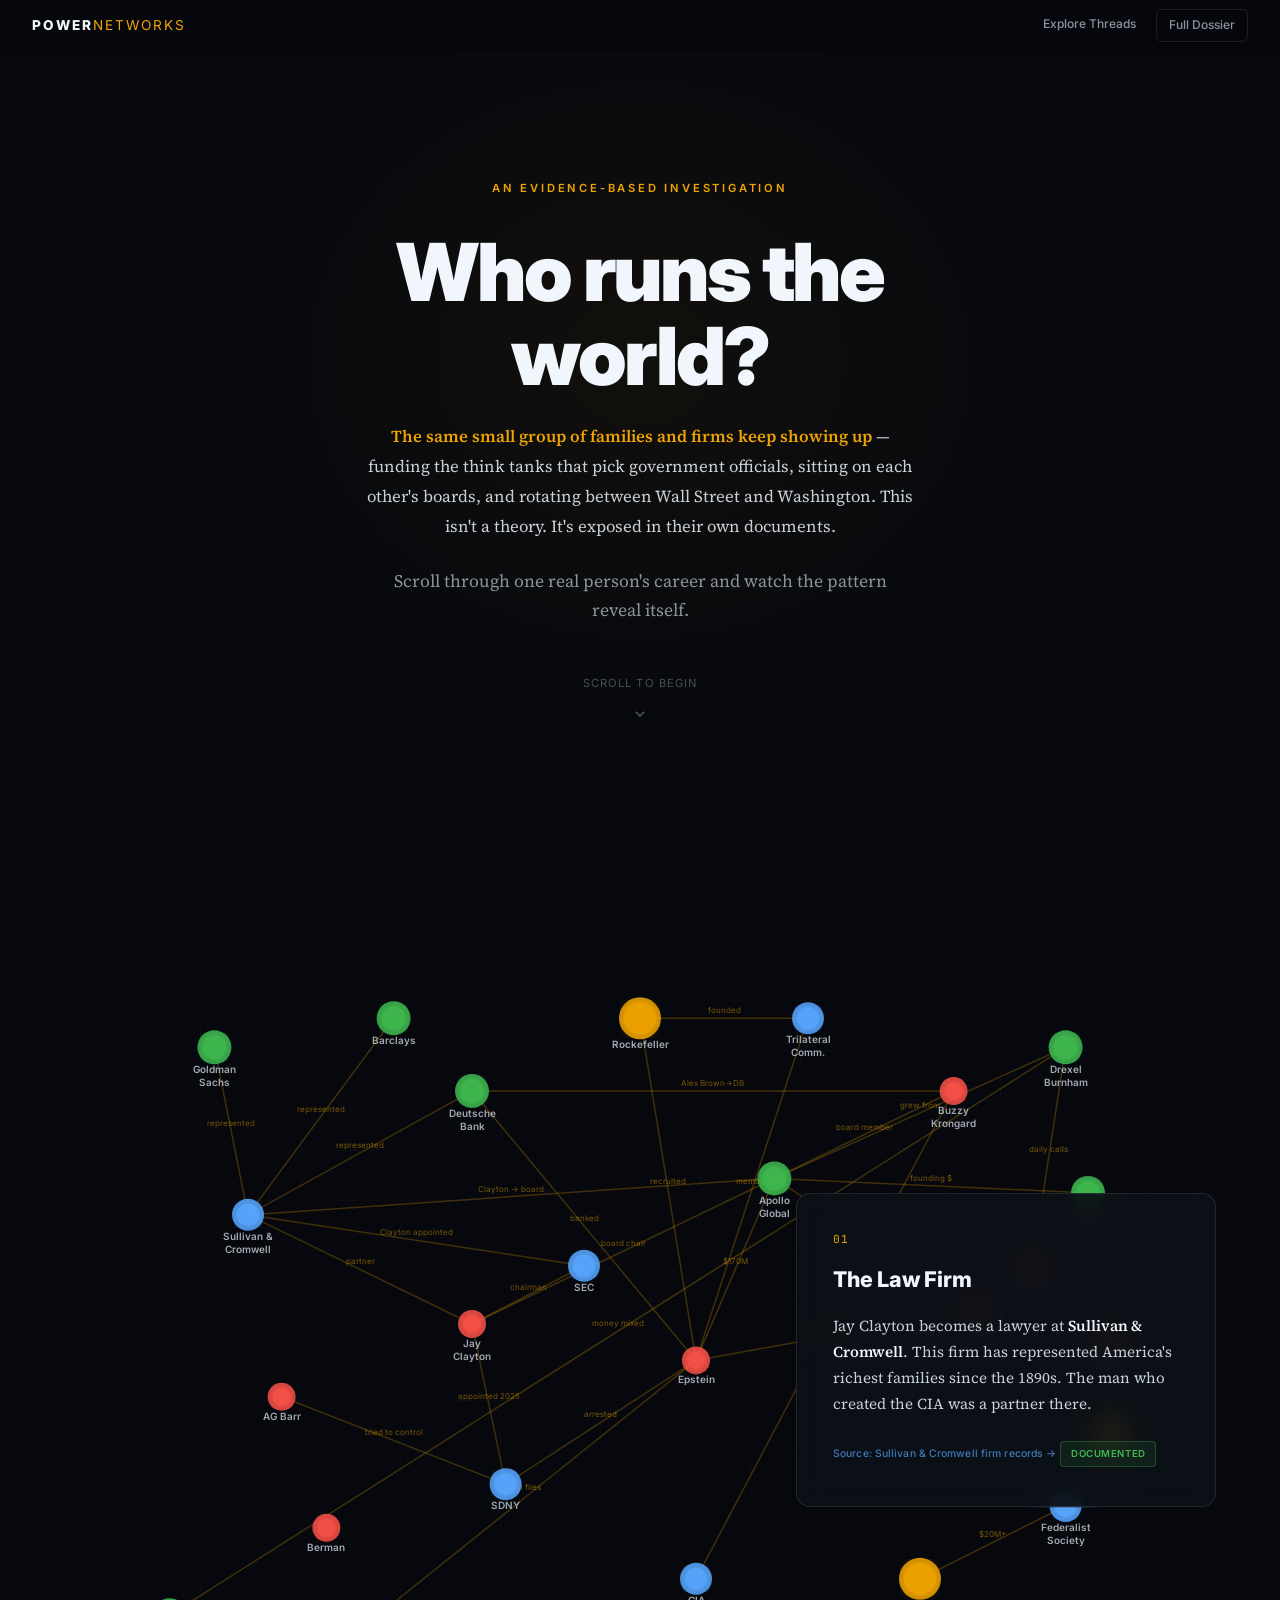
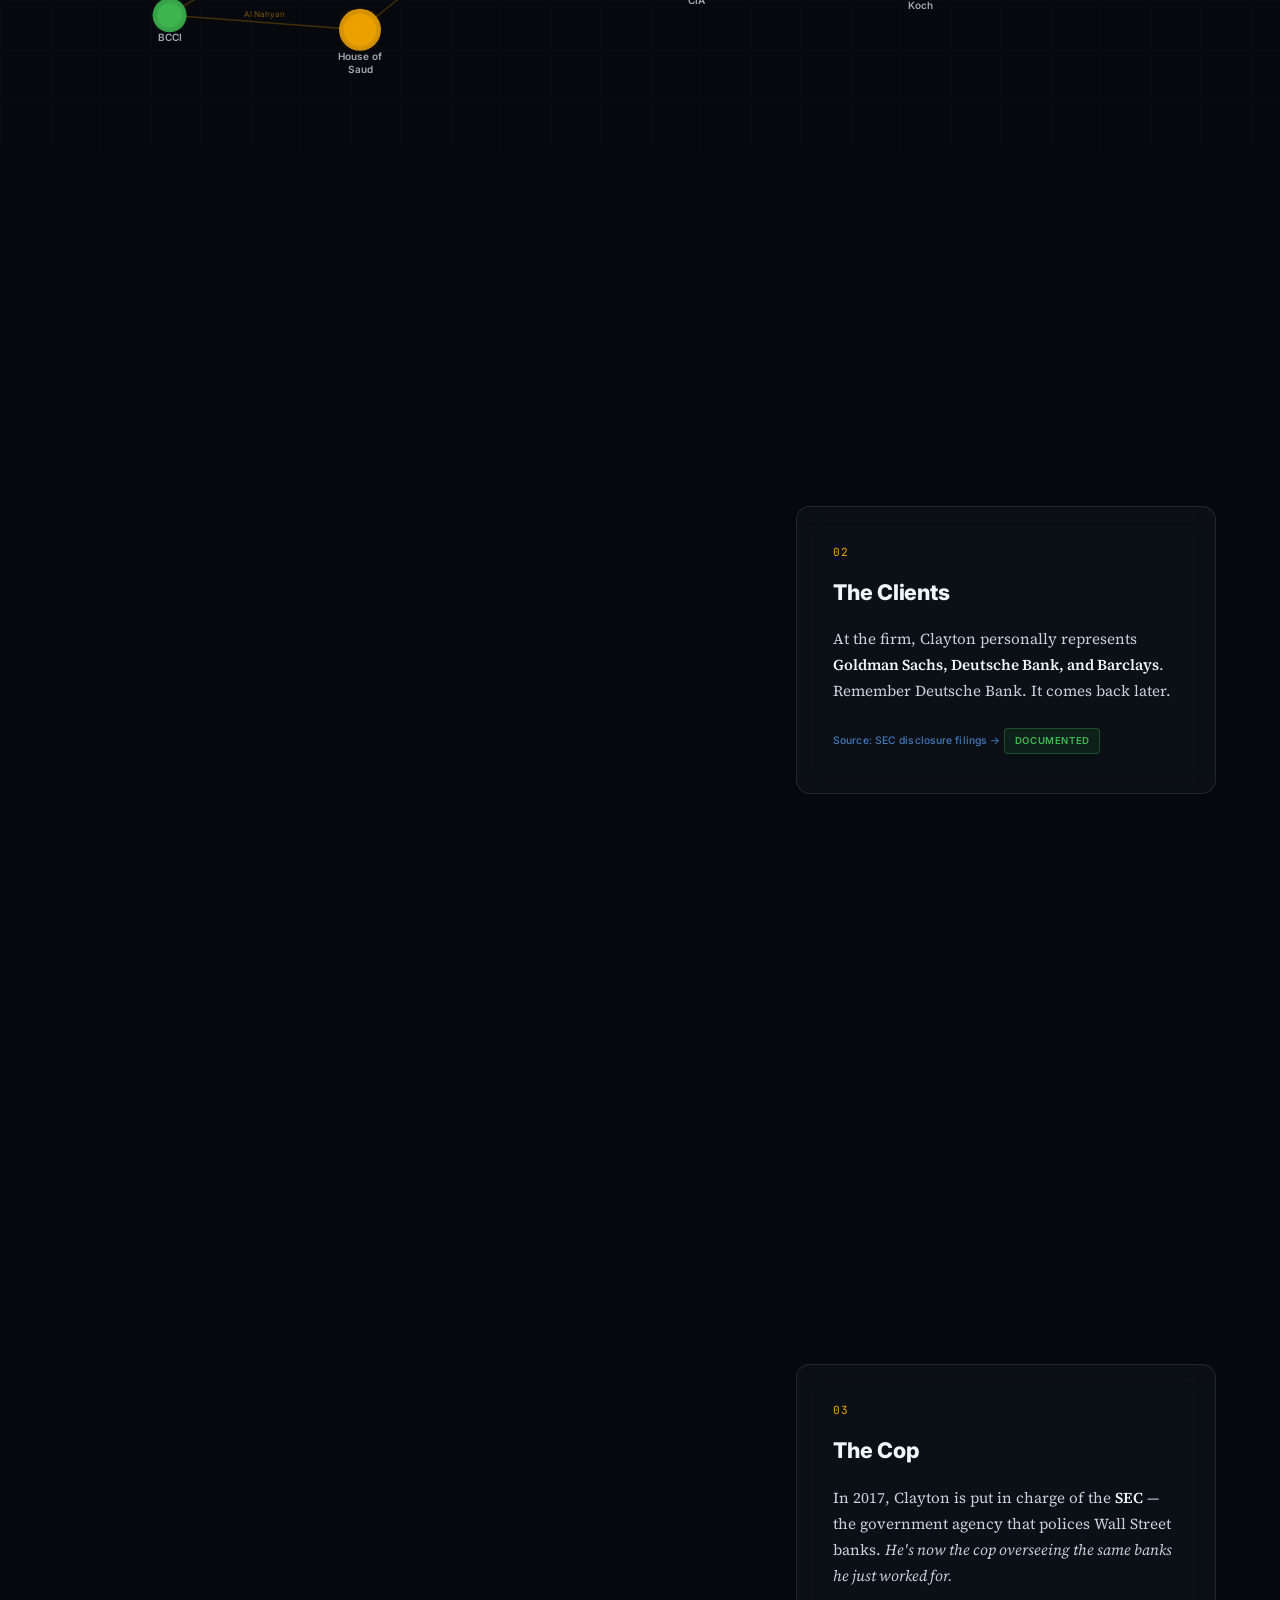
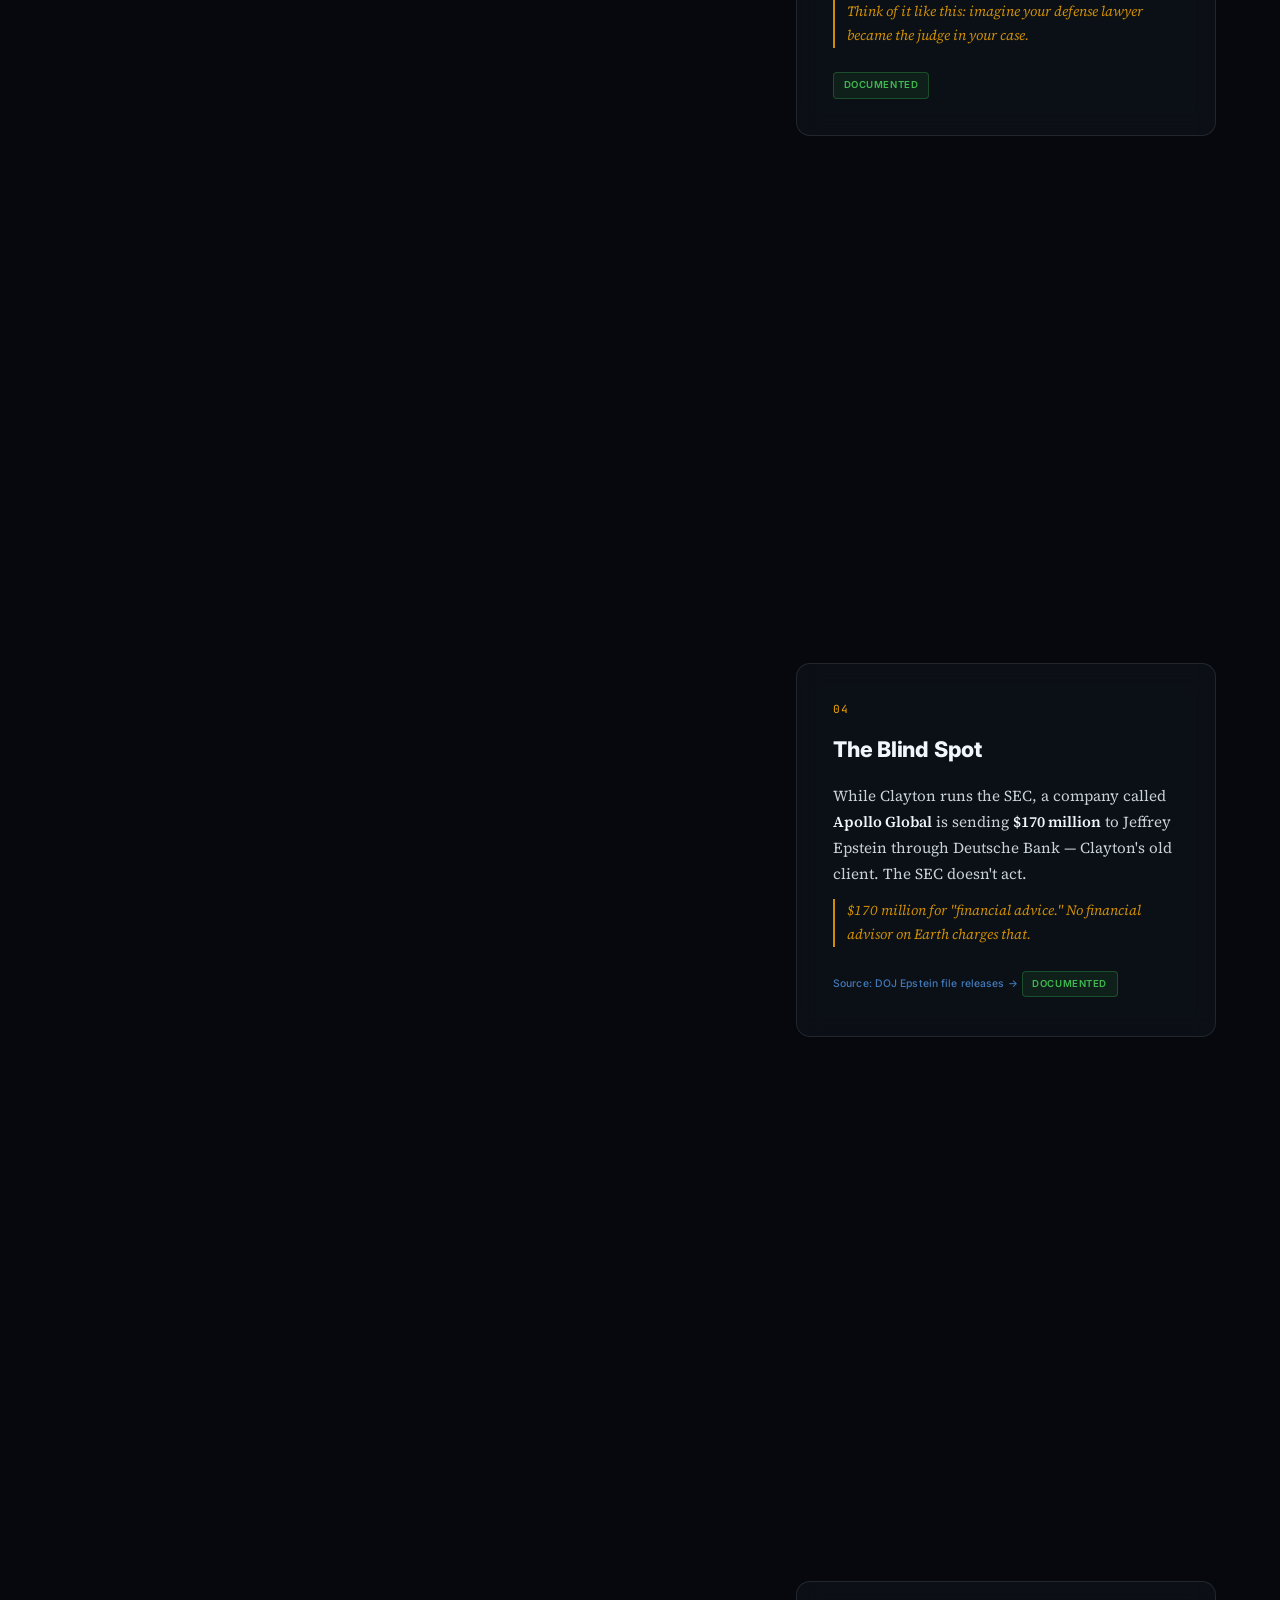
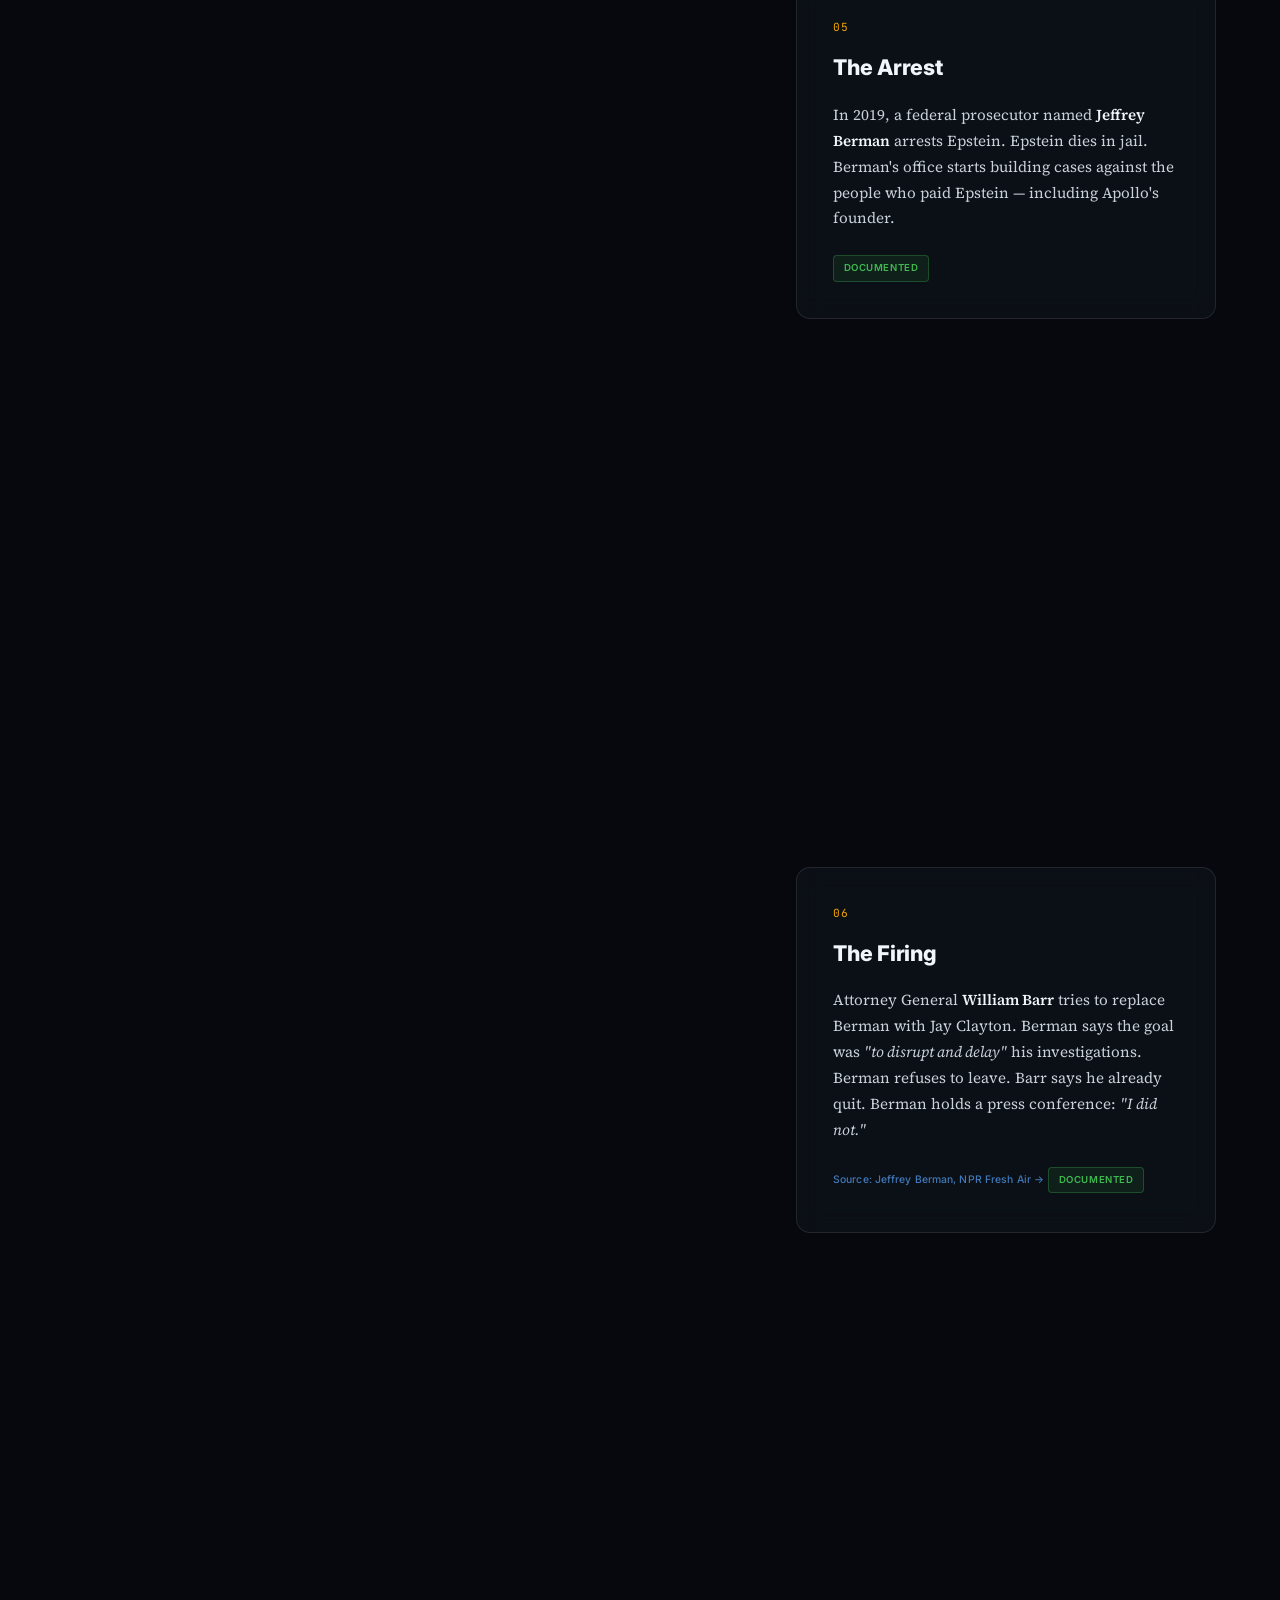
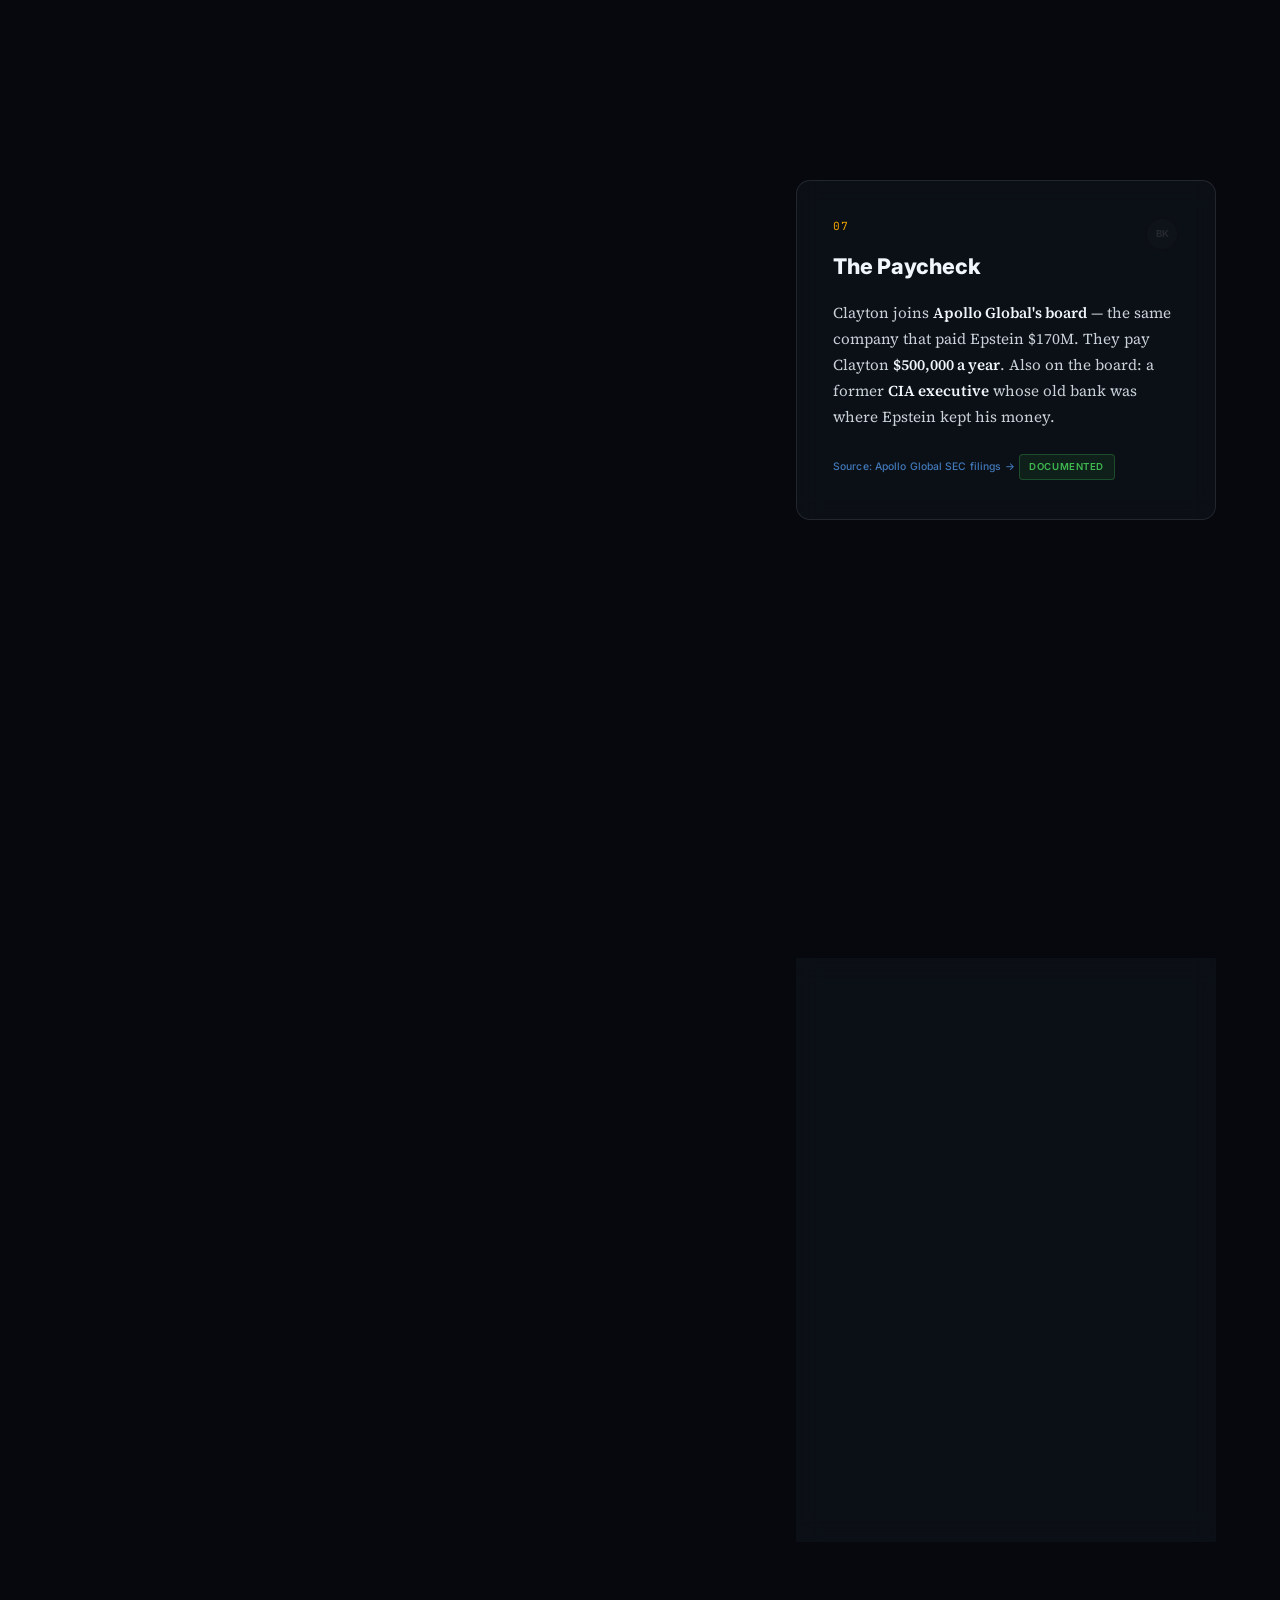
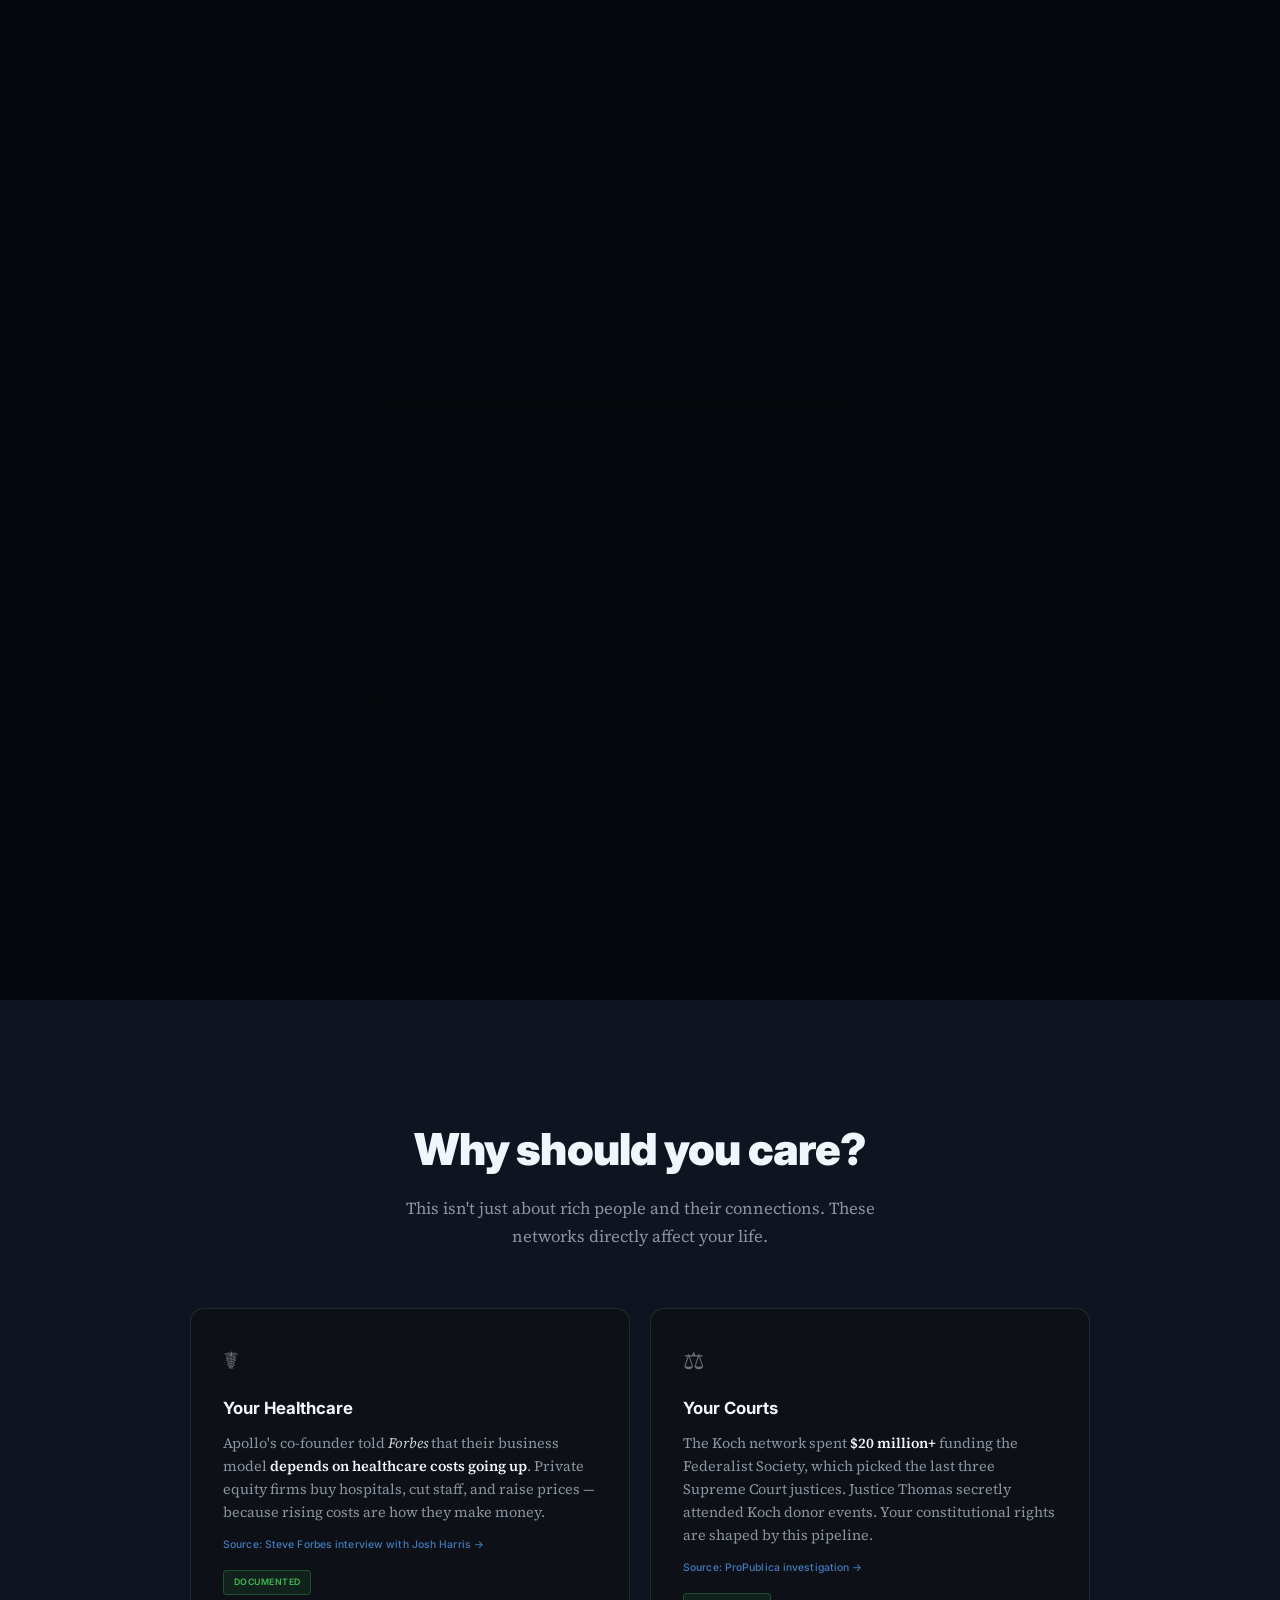
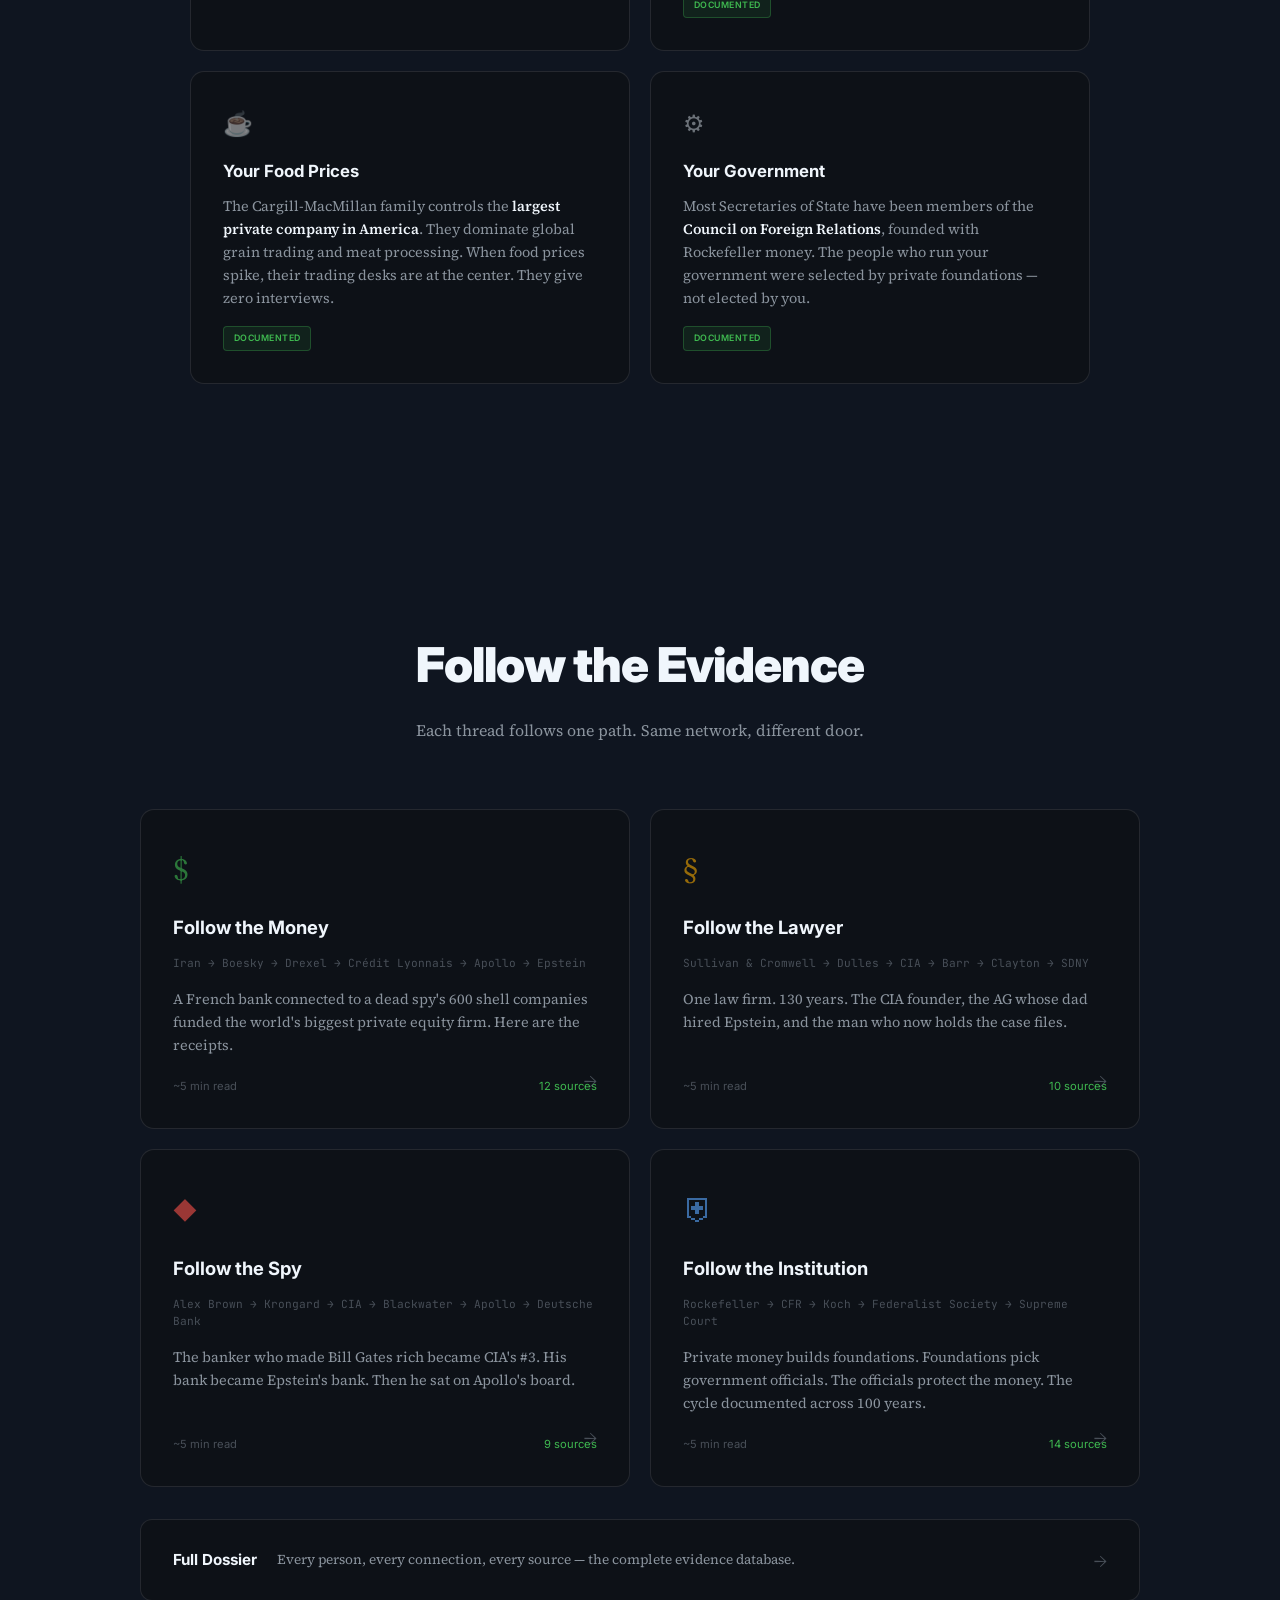
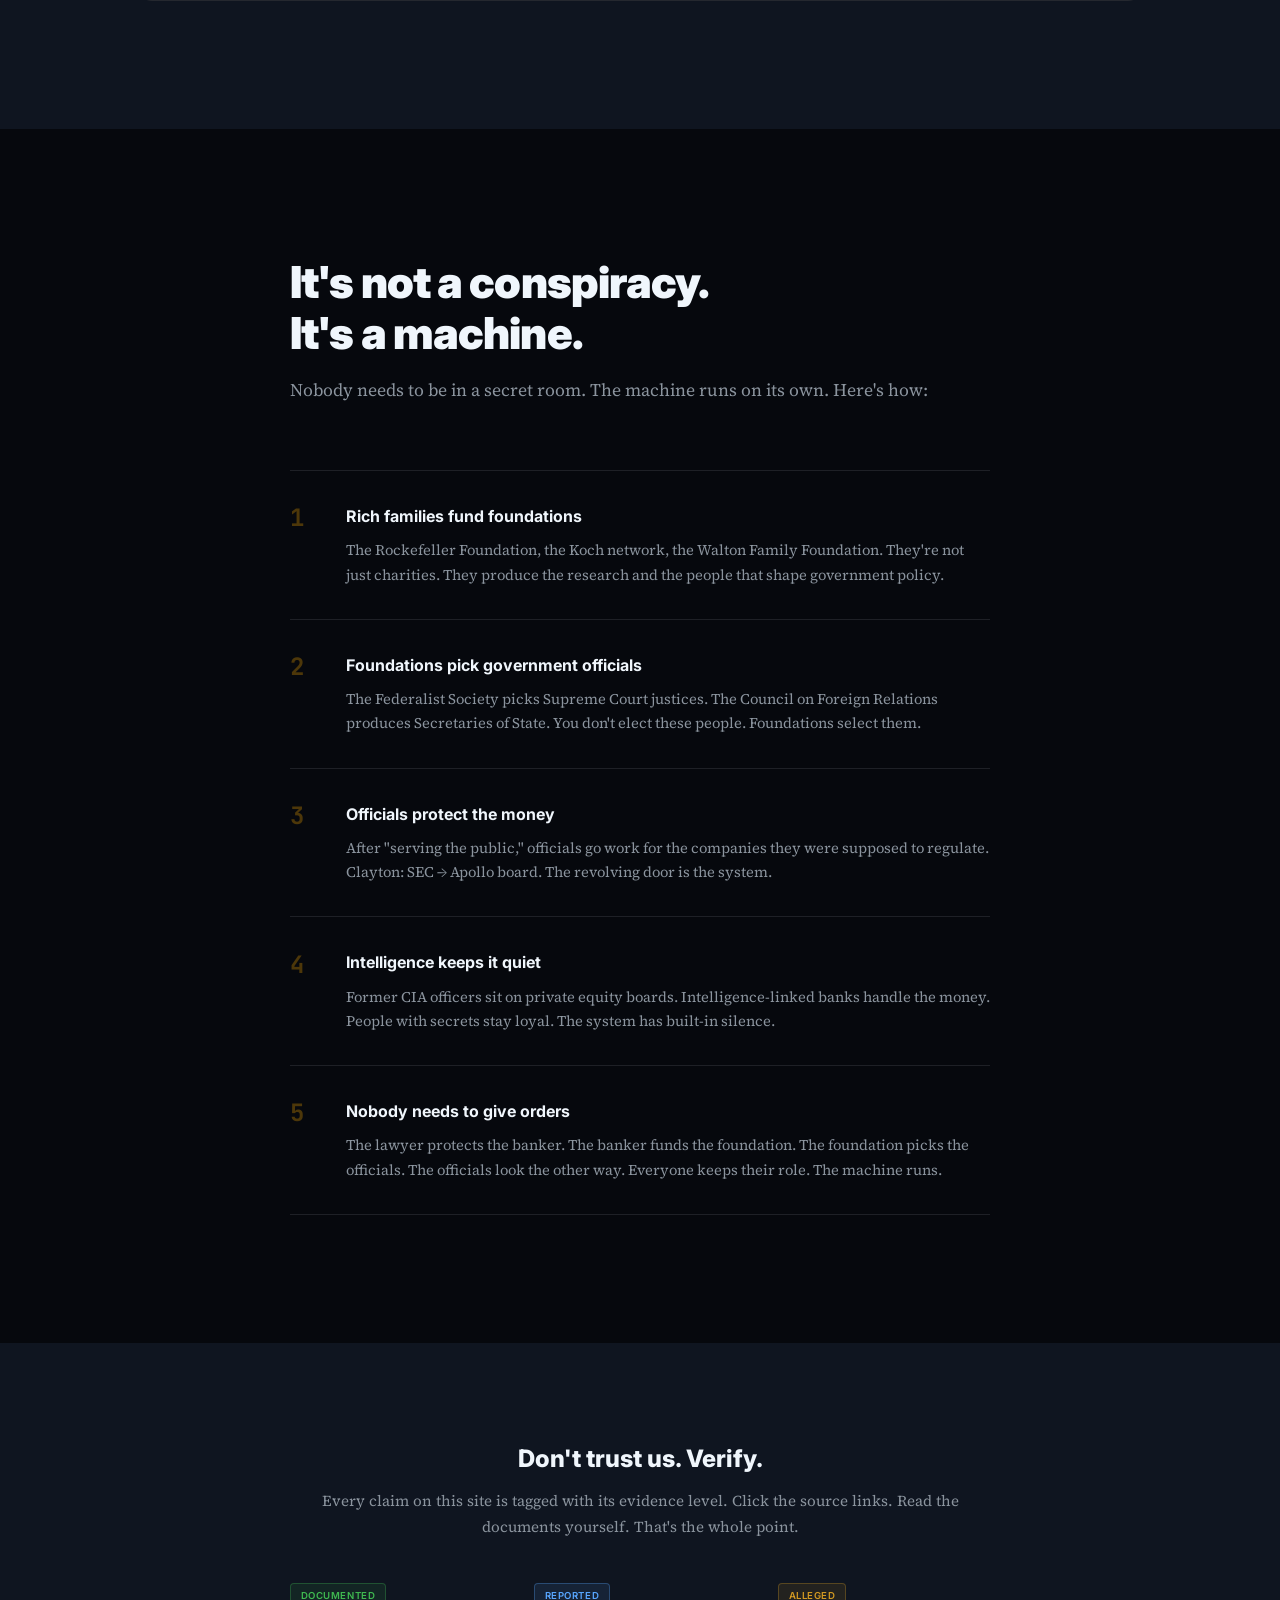
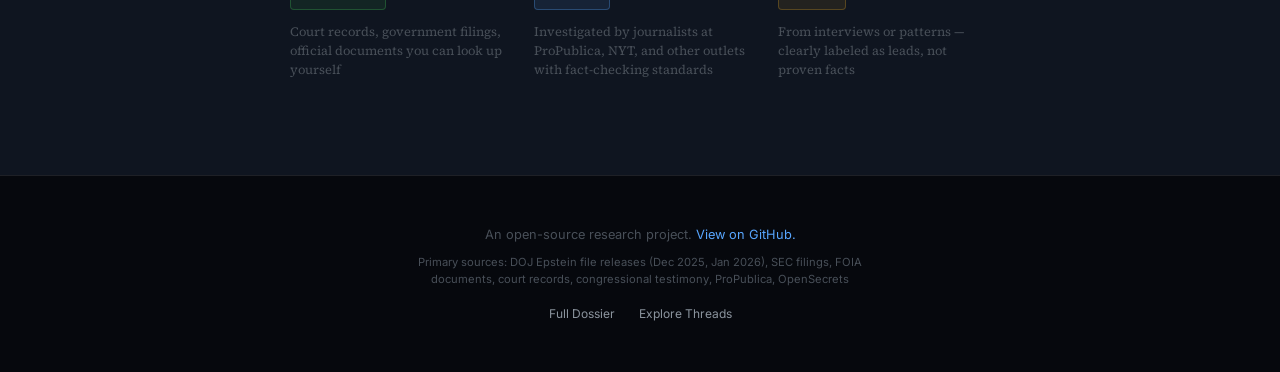
==== commit 8178c32c: "Add subtle portrait photos to scrollytelling steps - Grayscale, faded portraits float in step cards " ====
--- a/index.html
+++ b/index.html
@@ -58,6 +58,7 @@
 
       <div class="step" data-step="0" data-nodes="sc" data-edges="">
         <div class="step-card">
+          <img class="person-avatar" src="https://upload.wikimedia.org/wikipedia/commons/thumb/0/05/Jay_Clayton.jpg/220px-Jay_Clayton.jpg" alt="Jay Clayton" loading="lazy" onerror="this.style.display='none'">
           <span class="step-number">01</span>
           <h2>The Law Firm</h2>
           <p>Jay Clayton becomes a lawyer at <strong>Sullivan & Cromwell</strong>. This firm has represented America's richest families since the 1890s. The man who created the CIA was a partner there.</p>
@@ -88,6 +89,7 @@
 
       <div class="step" data-step="3" data-nodes="sc,deutsche,goldman,barclays,sec,apollo,epstein" data-edges="sc-deutsche,sc-goldman,sc-barclays,sc-sec,apollo-epstein,deutsche-epstein">
         <div class="step-card">
+          <img class="person-avatar" src="https://upload.wikimedia.org/wikipedia/commons/thumb/3/3b/Epstein_2013_mugshot.jpg/220px-Epstein_2013_mugshot.jpg" alt="Jeffrey Epstein" loading="lazy" onerror="this.style.display='none'">
           <span class="step-number">04</span>
           <h2>The Blind Spot</h2>
           <p>While Clayton runs the SEC, a company called <strong>Apollo Global</strong> is sending <strong>$170 million</strong> to Jeffrey Epstein through Deutsche Bank — Clayton's old client. The SEC doesn't act.</p>
@@ -99,6 +101,7 @@
 
       <div class="step" data-step="4" data-nodes="sc,deutsche,goldman,barclays,sec,apollo,epstein,sdny,berman" data-edges="sc-deutsche,sc-goldman,sc-barclays,sc-sec,apollo-epstein,deutsche-epstein,sdny-epstein">
         <div class="step-card">
+          <img class="person-avatar" src="https://upload.wikimedia.org/wikipedia/commons/thumb/0/01/Geoffrey_S._Berman_%28cropped%29.jpg/220px-Geoffrey_S._Berman_%28cropped%29.jpg" alt="Jeffrey Berman" loading="lazy" onerror="this.style.display='none'">
           <span class="step-number">05</span>
           <h2>The Arrest</h2>
           <p>In 2019, a federal prosecutor named <strong>Jeffrey Berman</strong> arrests Epstein. Epstein dies in jail. Berman's office starts building cases against the people who paid Epstein — including Apollo's founder.</p>
@@ -108,6 +111,7 @@
 
       <div class="step" data-step="5" data-nodes="sc,deutsche,goldman,barclays,sec,apollo,epstein,sdny,berman,barr" data-edges="sc-deutsche,sc-goldman,sc-barclays,sc-sec,apollo-epstein,deutsche-epstein,sdny-epstein,barr-sdny">
         <div class="step-card">
+          <img class="person-avatar" src="https://upload.wikimedia.org/wikipedia/commons/thumb/0/0b/William_Barr%2C_official_photo_as_Attorney_General.jpg/220px-William_Barr%2C_official_photo_as_Attorney_General.jpg" alt="William Barr" loading="lazy" onerror="this.style.display='none'">
           <span class="step-number">06</span>
           <h2>The Firing</h2>
           <p>Attorney General <strong>William Barr</strong> tries to replace Berman with Jay Clayton. Berman says the goal was <em>"to disrupt and delay"</em> his investigations. Berman refuses to leave. Barr says he already quit. Berman holds a press conference: <em>"I did not."</em></p>
@@ -118,6 +122,10 @@
 
       <div class="step" data-step="6" data-nodes="sc,deutsche,goldman,barclays,sec,apollo,epstein,sdny,berman,barr,krongard" data-edges="sc-deutsche,sc-goldman,sc-barclays,sc-sec,apollo-epstein,deutsche-epstein,sdny-epstein,barr-sdny,sc-apollo,apollo-krongard,krongard-deutsche">
         <div class="step-card">
+          <div class="avatar-row">
+            <img class="person-avatar" src="https://upload.wikimedia.org/wikipedia/commons/thumb/0/05/Jay_Clayton.jpg/220px-Jay_Clayton.jpg" alt="Jay Clayton" loading="lazy" onerror="this.style.display='none'">
+            <div class="person-initial">BK</div>
+          </div>
           <span class="step-number">07</span>
           <h2>The Paycheck</h2>
           <p>Clayton joins <strong>Apollo Global's board</strong> — the same company that paid Epstein $170M. They pay Clayton <strong>$500,000 a year</strong>. Also on the board: a former <strong>CIA executive</strong> whose old bank was where Epstein kept his money.</p>
@@ -128,6 +136,10 @@
 
       <div class="step" data-step="7" data-nodes="sc,deutsche,goldman,barclays,sec,apollo,epstein,sdny,berman,barr,krongard,black" data-edges="sc-deutsche,sc-goldman,sc-barclays,sc-sec,apollo-epstein,deutsche-epstein,sdny-epstein,barr-sdny,sc-apollo,apollo-krongard,krongard-deutsche,black-apollo,black-epstein,sdny-clayton">
         <div class="step-card step-card-final">
+          <div class="avatar-row">
+            <img class="person-avatar" src="https://upload.wikimedia.org/wikipedia/commons/thumb/0/05/Jay_Clayton.jpg/220px-Jay_Clayton.jpg" alt="Jay Clayton" loading="lazy" onerror="this.style.display='none'">
+            <div class="person-initial">LB</div>
+          </div>
           <span class="step-number">08</span>
           <h2>The Prosecutor</h2>
           <p>In 2025, Clayton — <strong>who has never been a prosecutor</strong> — is put in charge of the office holding the Epstein case files. The same files that could send Apollo's founder to prison. The man who just paid Clayton $500K/year.</p>
--- a/narrative.css
+++ b/narrative.css
@@ -850,6 +850,87 @@
 }
 
 /* ============================================
+   PERSON PORTRAITS — Subtle, organic, barely there
+   ============================================ */
+
+.person-avatar {
+  width: 42px;
+  height: 42px;
+  border-radius: 50%;
+  object-fit: cover;
+  object-position: top center;
+  filter: grayscale(100%) brightness(0.6) contrast(1.1);
+  opacity: 0.35;
+  float: right;
+  margin: 0 0 0.5rem 0.75rem;
+  border: 1px solid rgba(240, 246, 252, 0.08);
+  transition: all 600ms ease;
+  shape-outside: circle();
+}
+
+.step.active .person-avatar {
+  opacity: 0.55;
+  filter: grayscale(100%) brightness(0.7) contrast(1.1);
+}
+
+.person-avatar.avatar-lg {
+  width: 50px;
+  height: 50px;
+}
+
+/* Fallback initial for people without photos */
+.person-initial {
+  width: 42px;
+  height: 42px;
+  border-radius: 50%;
+  float: right;
+  margin: 0 0 0.5rem 0.75rem;
+  display: flex;
+  align-items: center;
+  justify-content: center;
+  font-family: var(--font-sans);
+  font-size: 0.7rem;
+  font-weight: 700;
+  color: rgba(240, 246, 252, 0.2);
+  background: rgba(240, 246, 252, 0.03);
+  border: 1px solid rgba(240, 246, 252, 0.06);
+  opacity: 0.5;
+  transition: all 600ms ease;
+}
+
+.step.active .person-initial {
+  opacity: 0.7;
+  color: rgba(240, 246, 252, 0.3);
+}
+
+/* Multi-avatar row for steps with several people */
+.avatar-row {
+  float: right;
+  display: flex;
+  gap: 0;
+  margin: 0 0 0.5rem 0.75rem;
+}
+
+.avatar-row .person-avatar,
+.avatar-row .person-initial {
+  float: none;
+  margin: 0;
+  width: 34px;
+  height: 34px;
+  margin-left: -8px;
+  border: 2px solid var(--bg-card);
+}
+
+.avatar-row .person-avatar:first-child,
+.avatar-row .person-initial:first-child {
+  margin-left: 0;
+}
+
+.avatar-row .person-initial {
+  font-size: 0.6rem;
+}
+
+/* ============================================
    HERO ANSWER
    ============================================ */
 
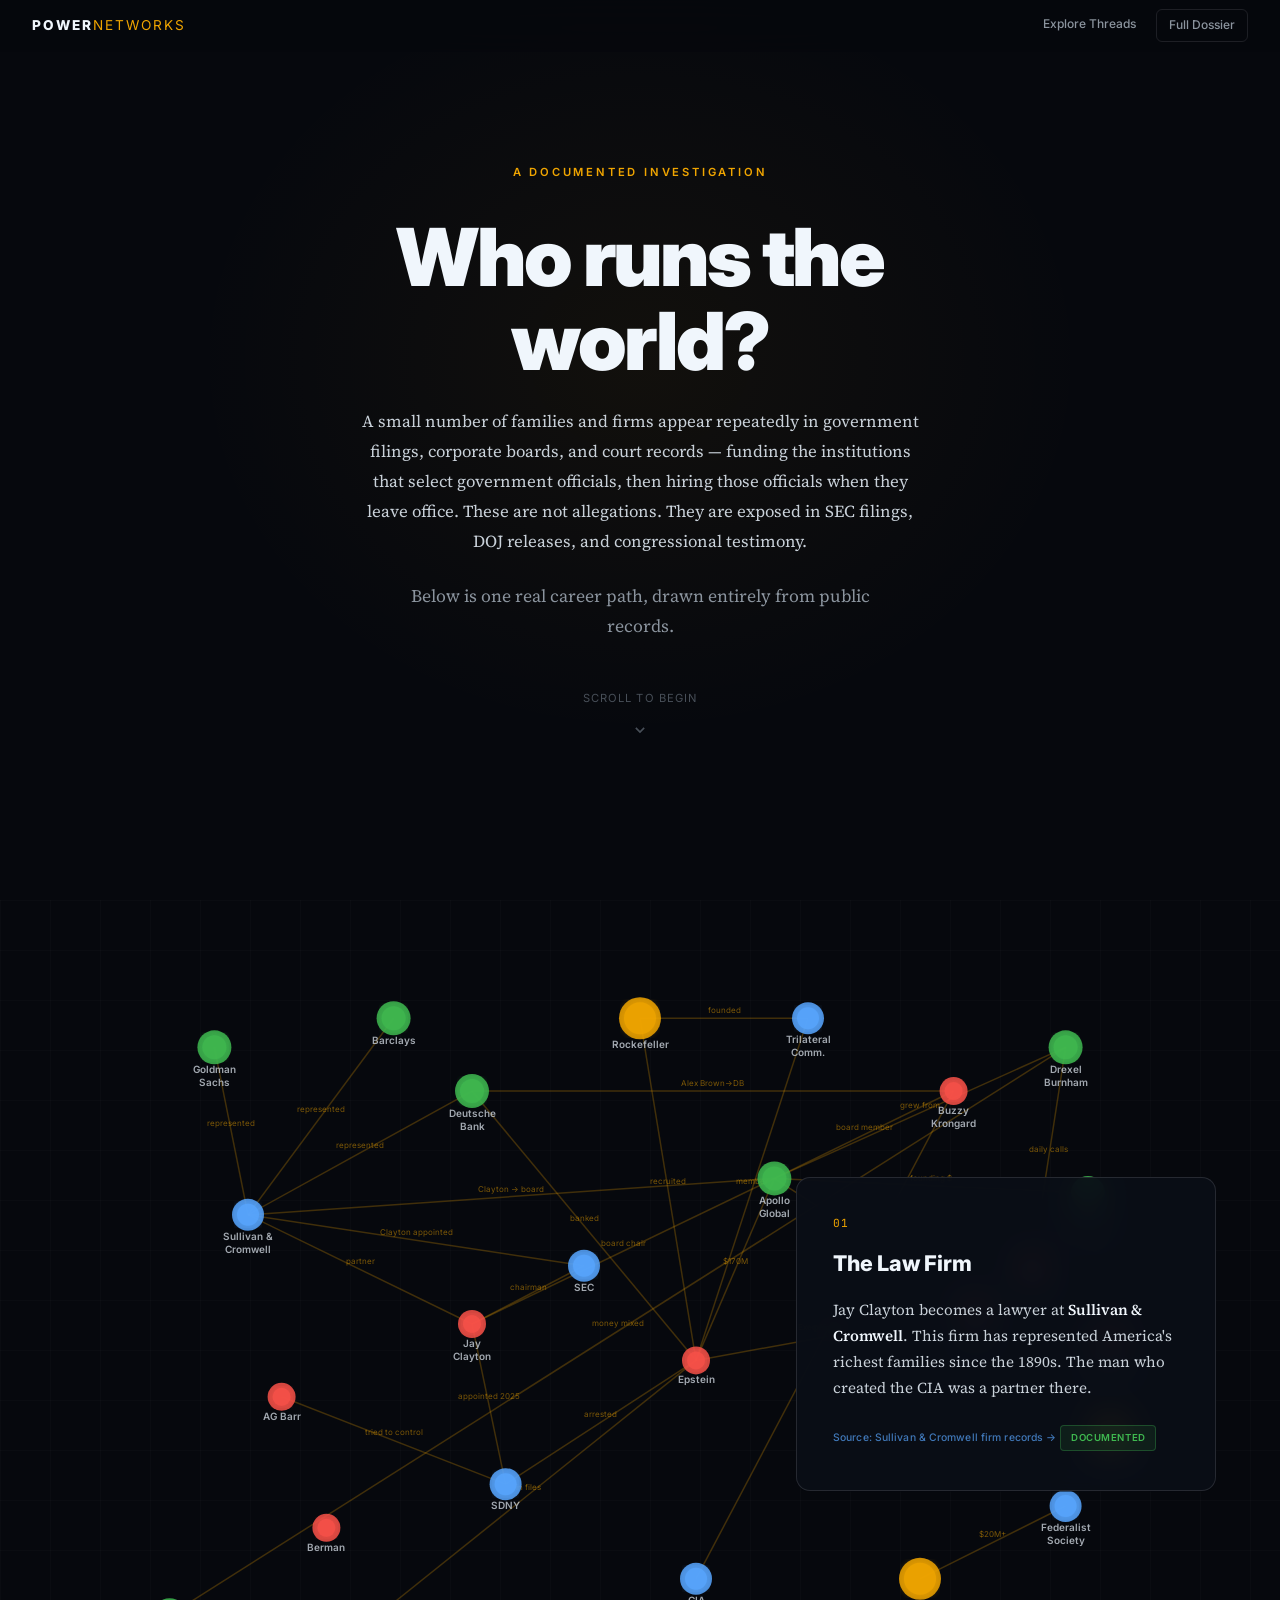
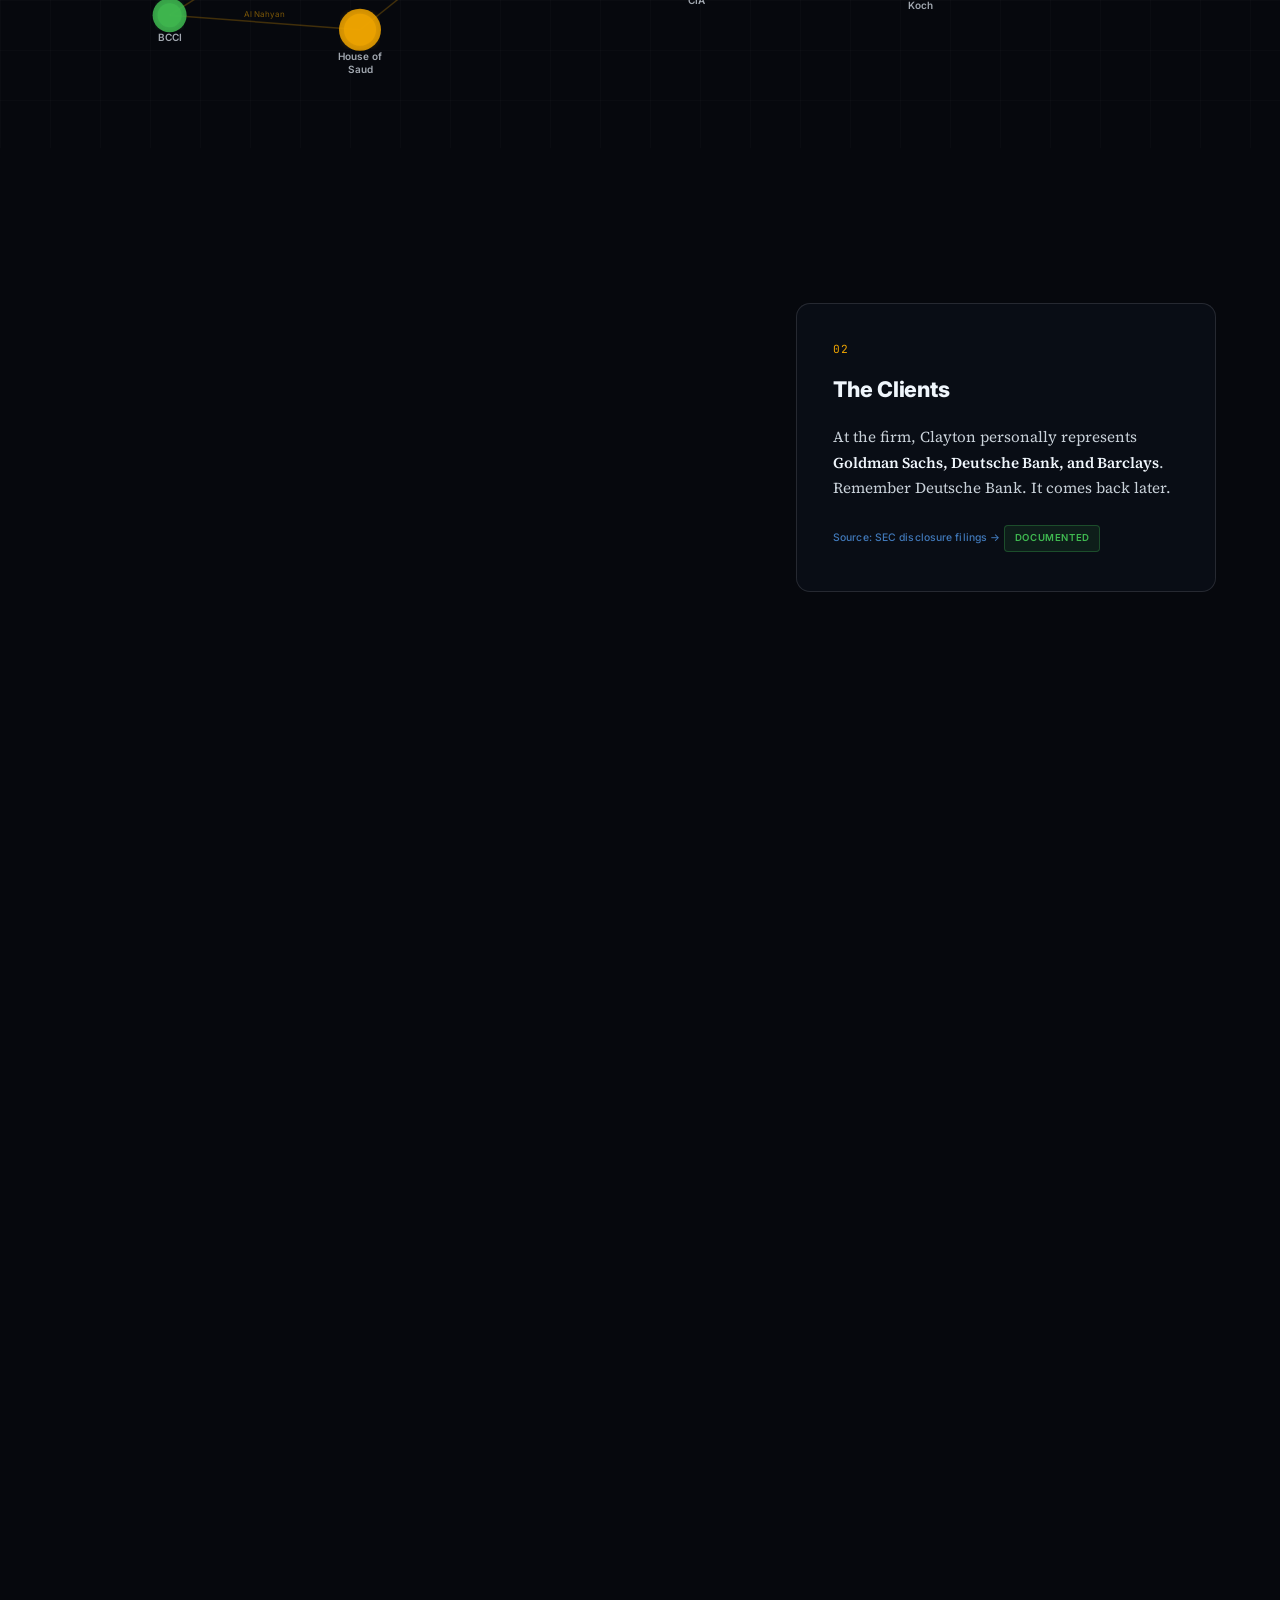
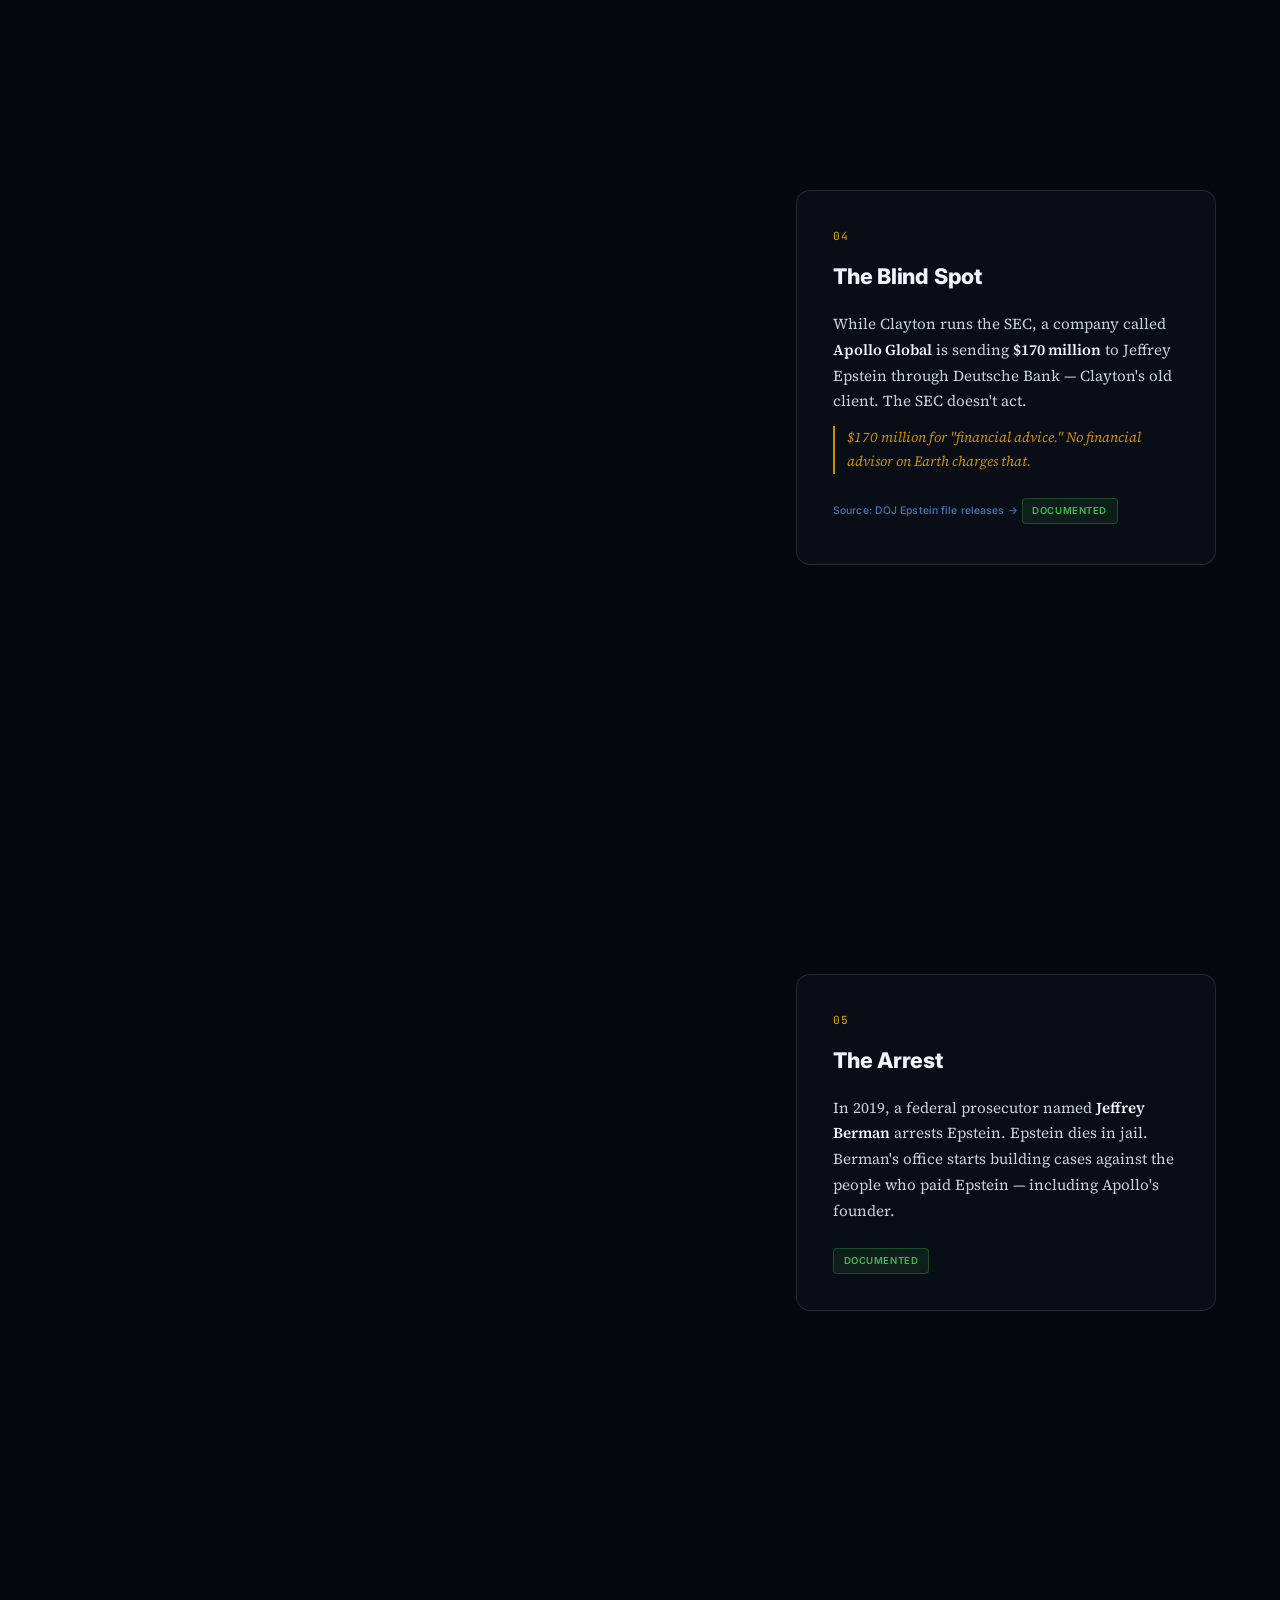
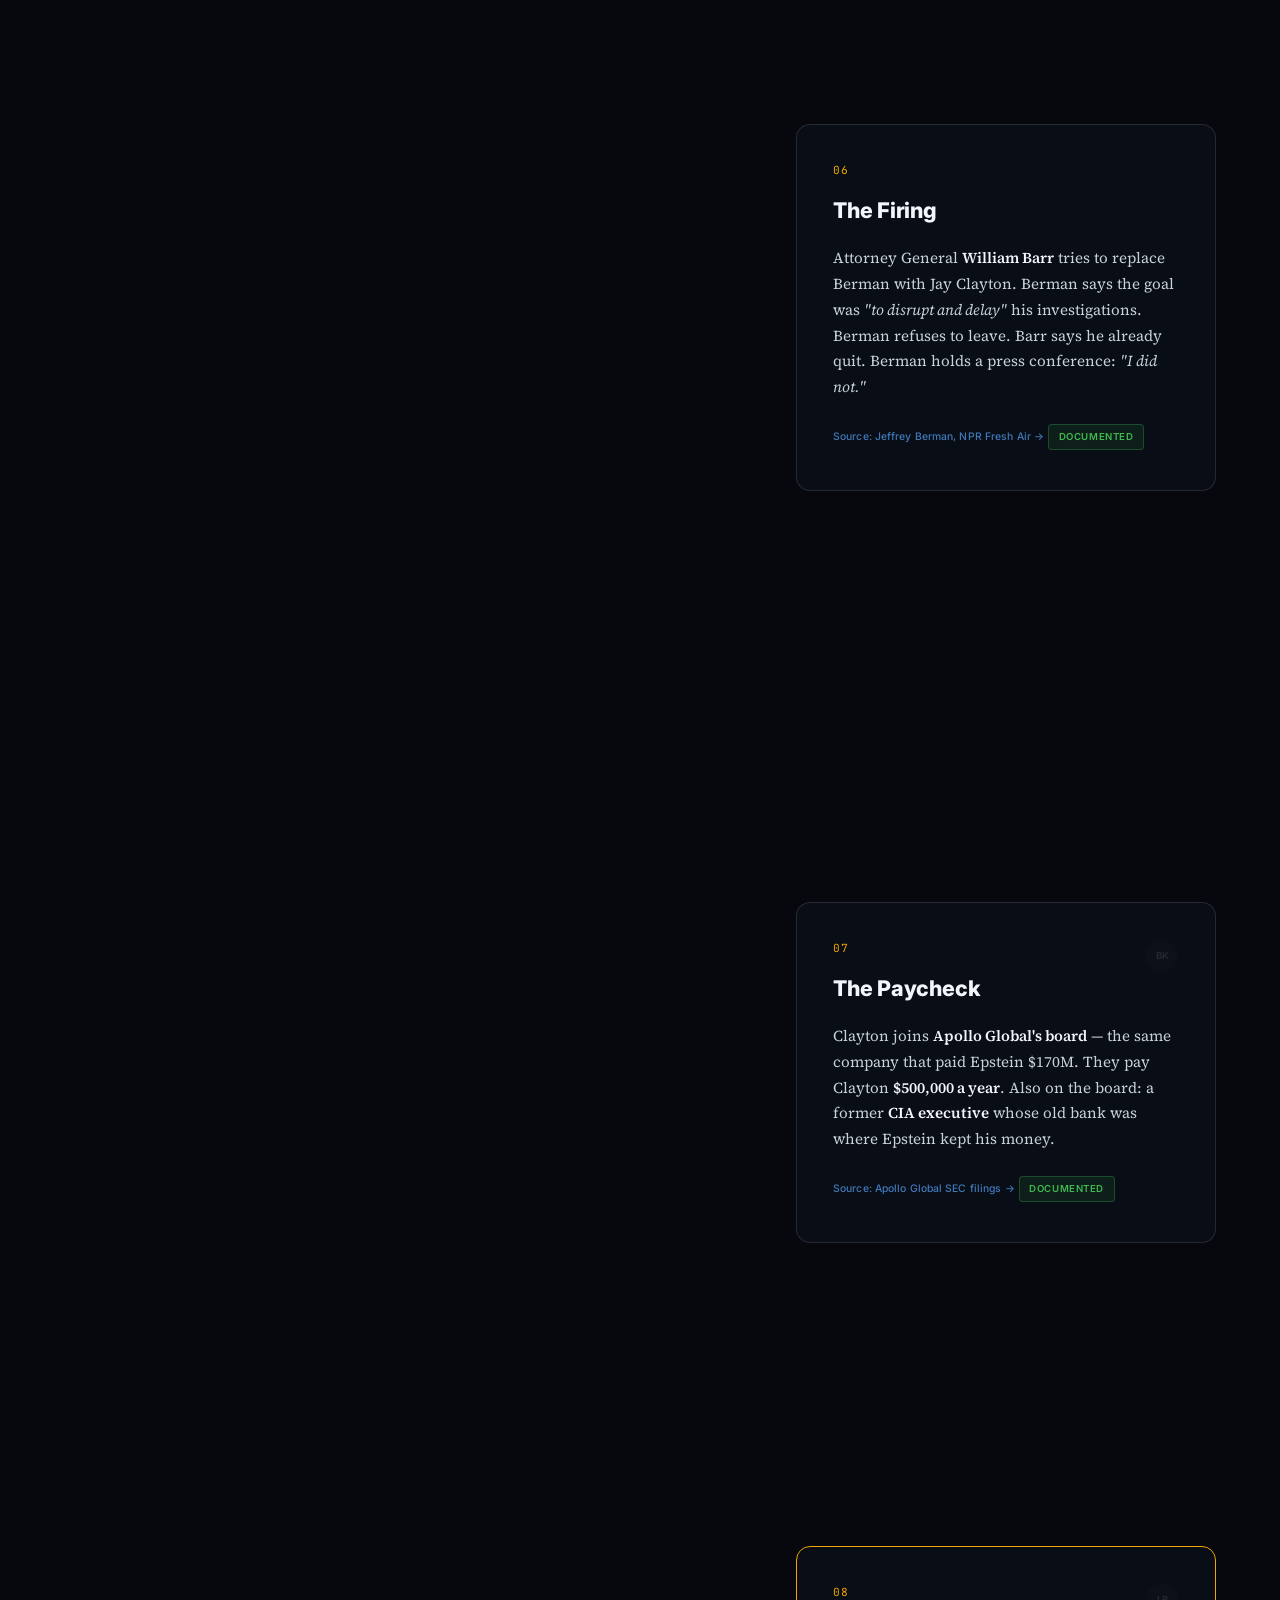
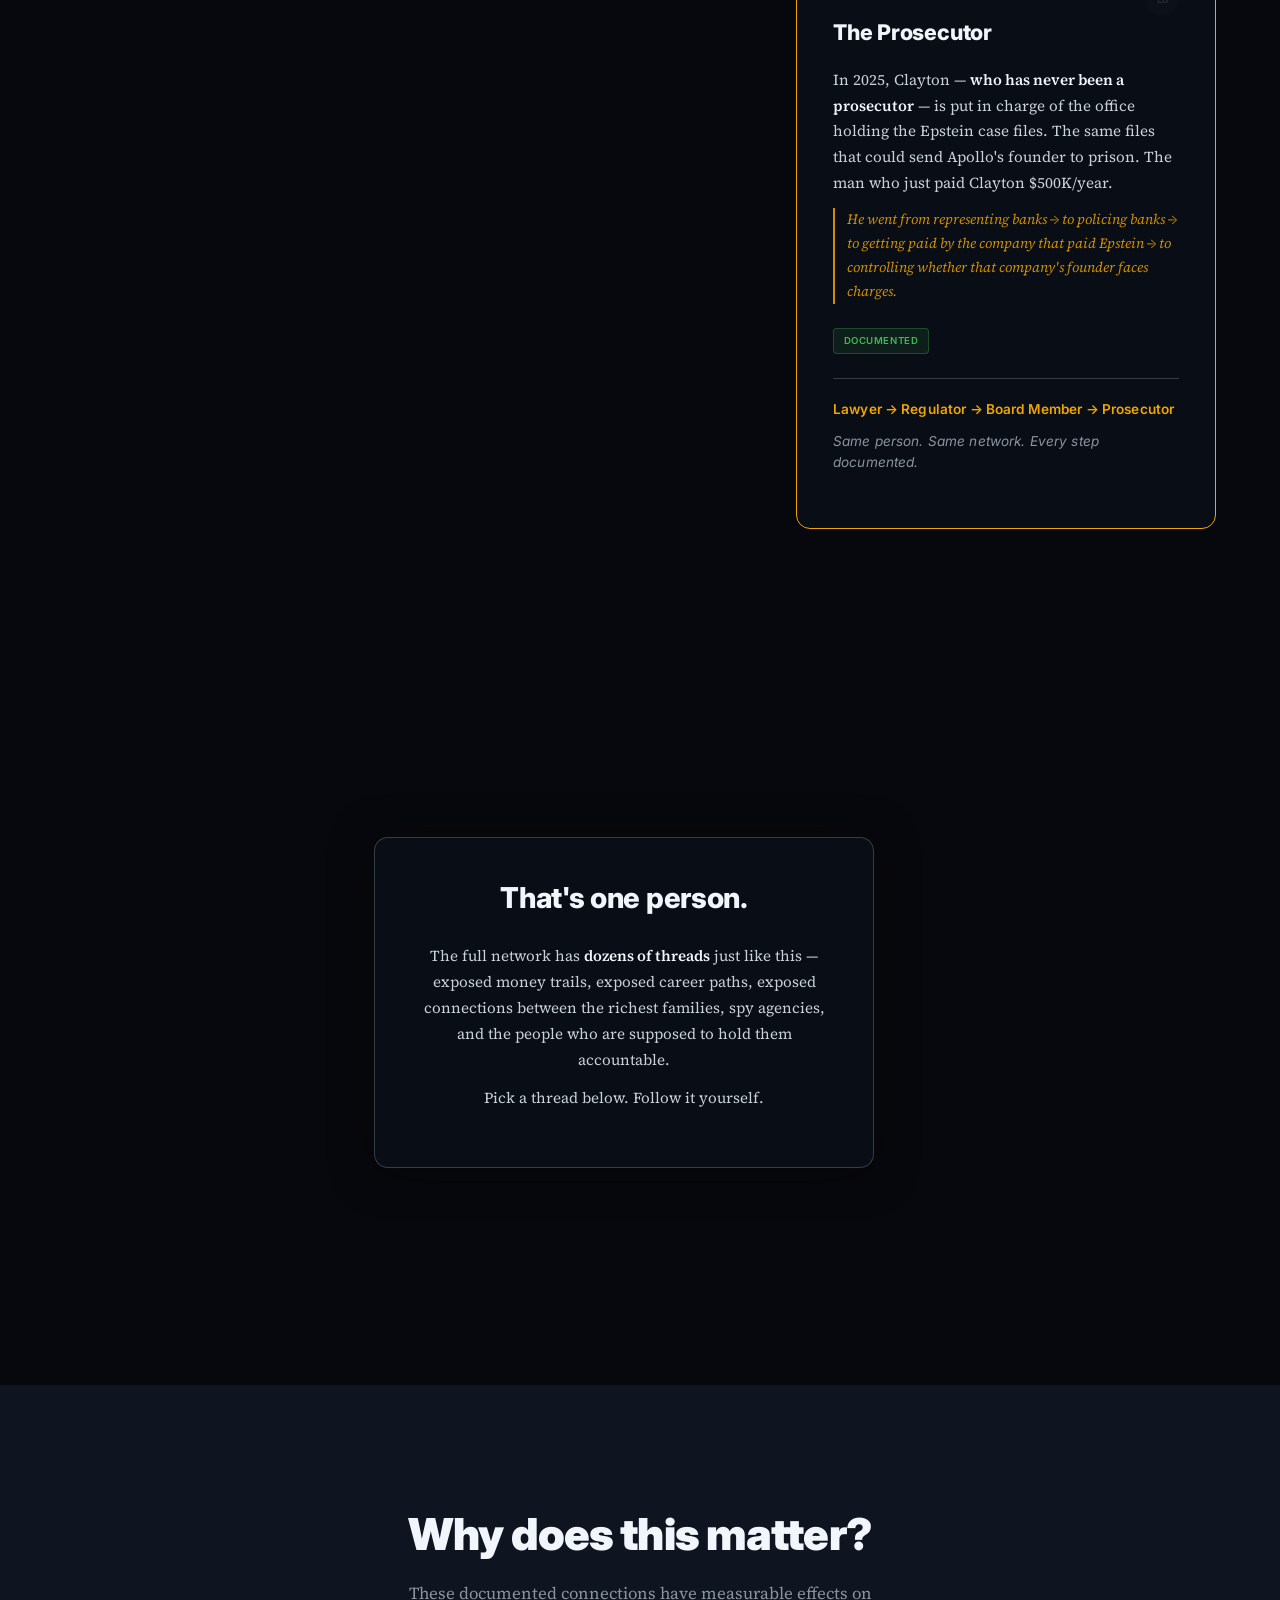
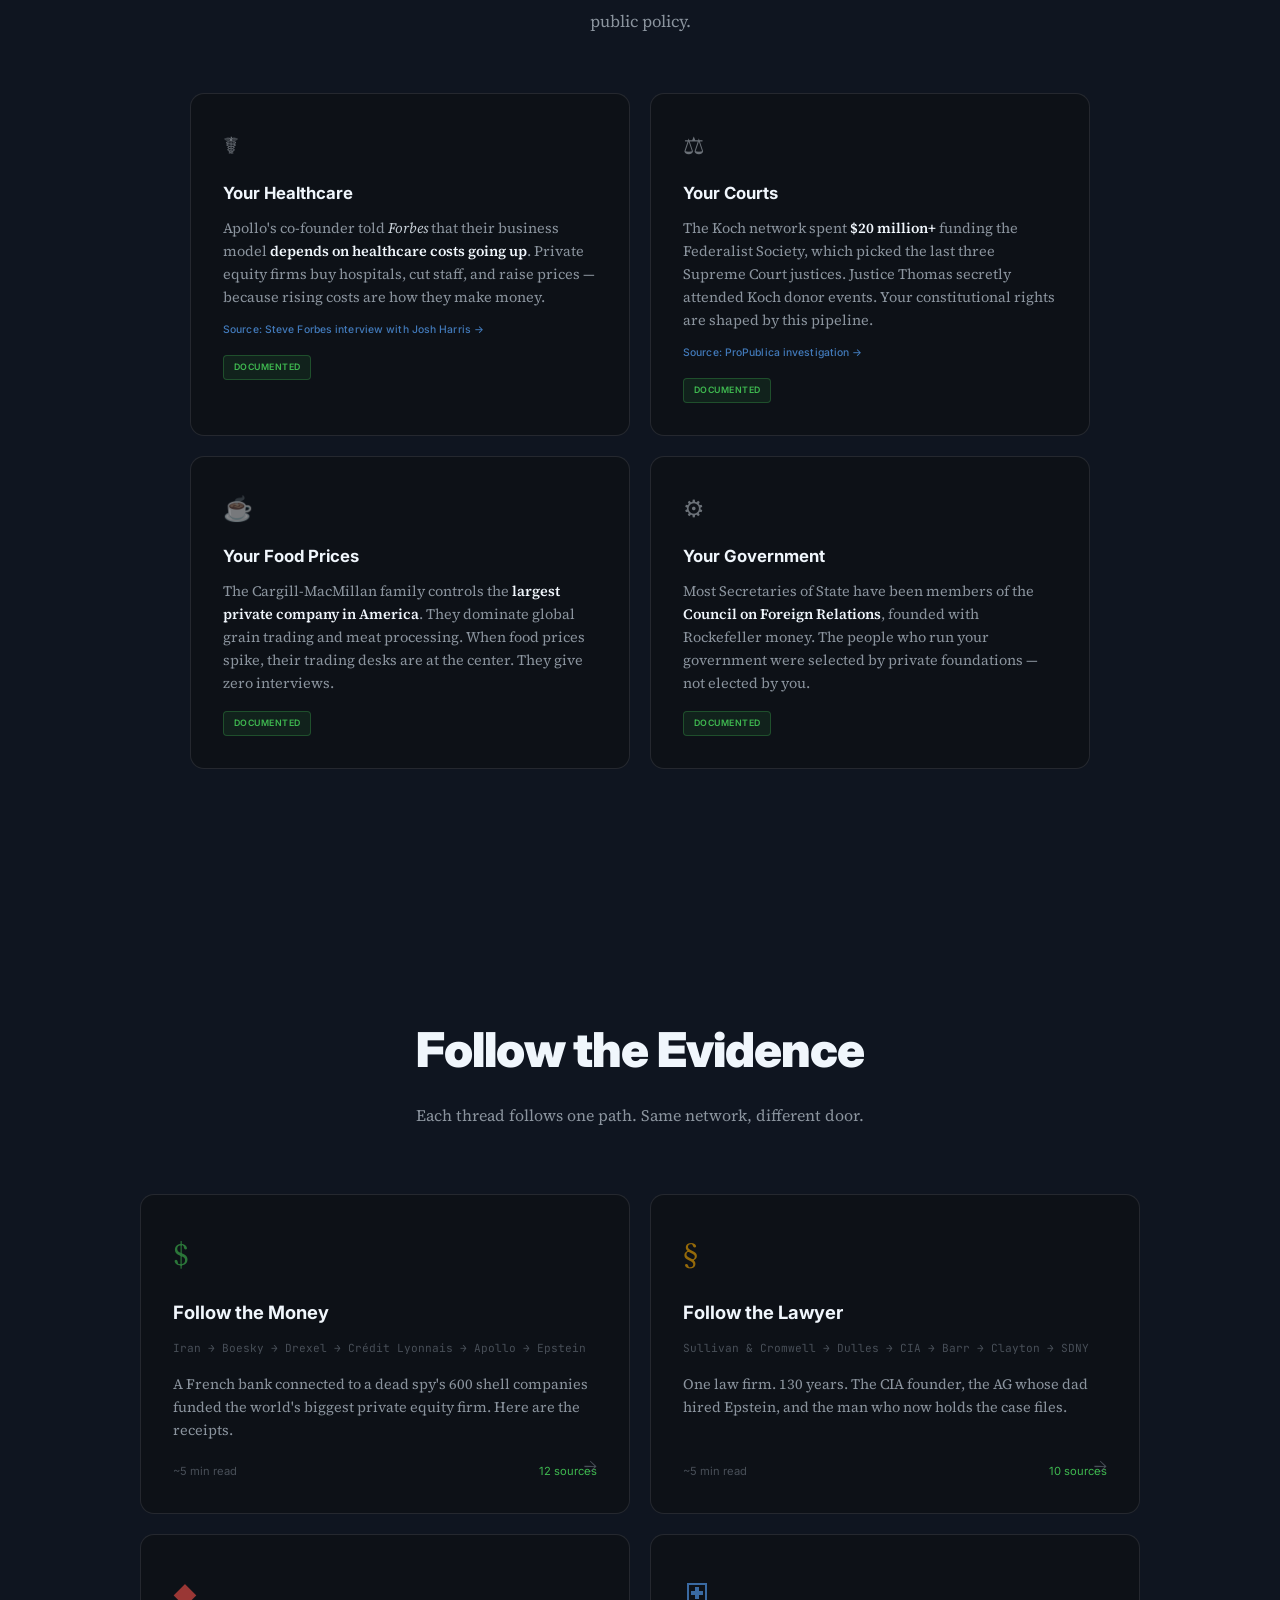
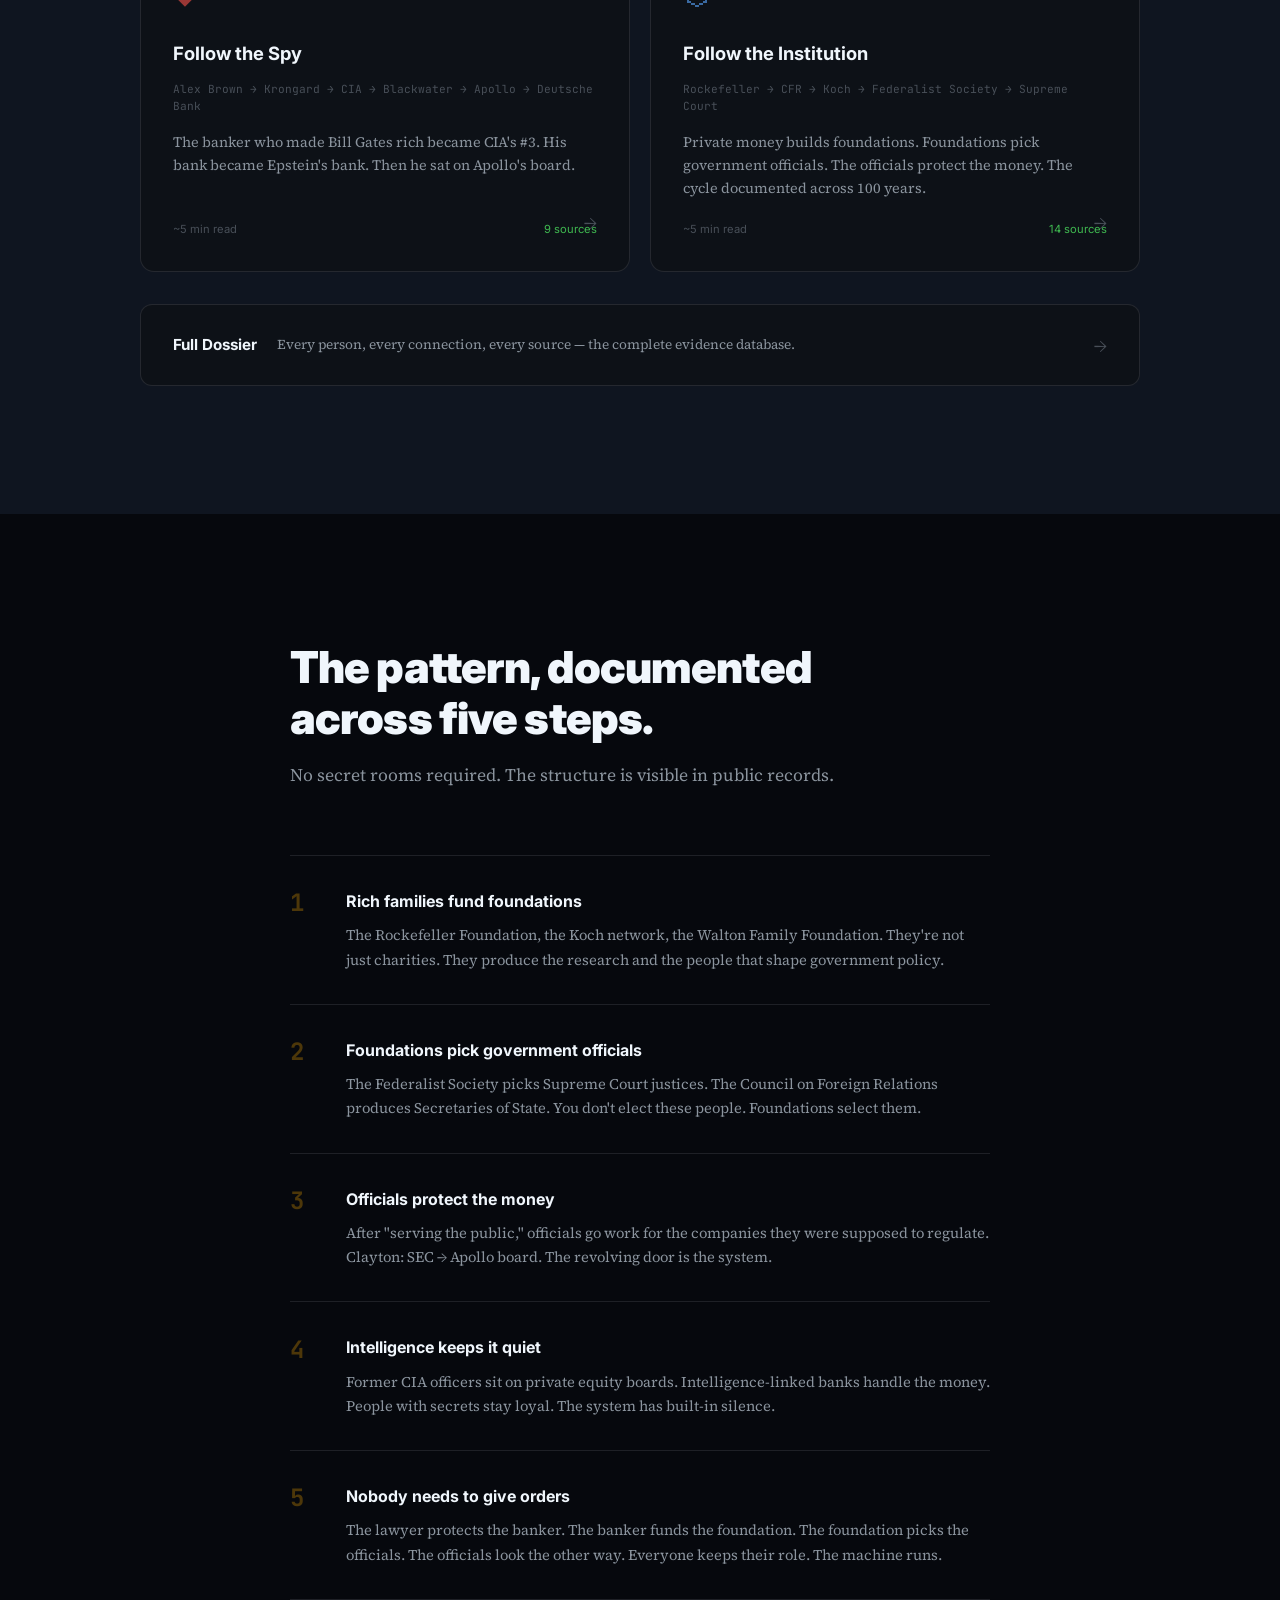
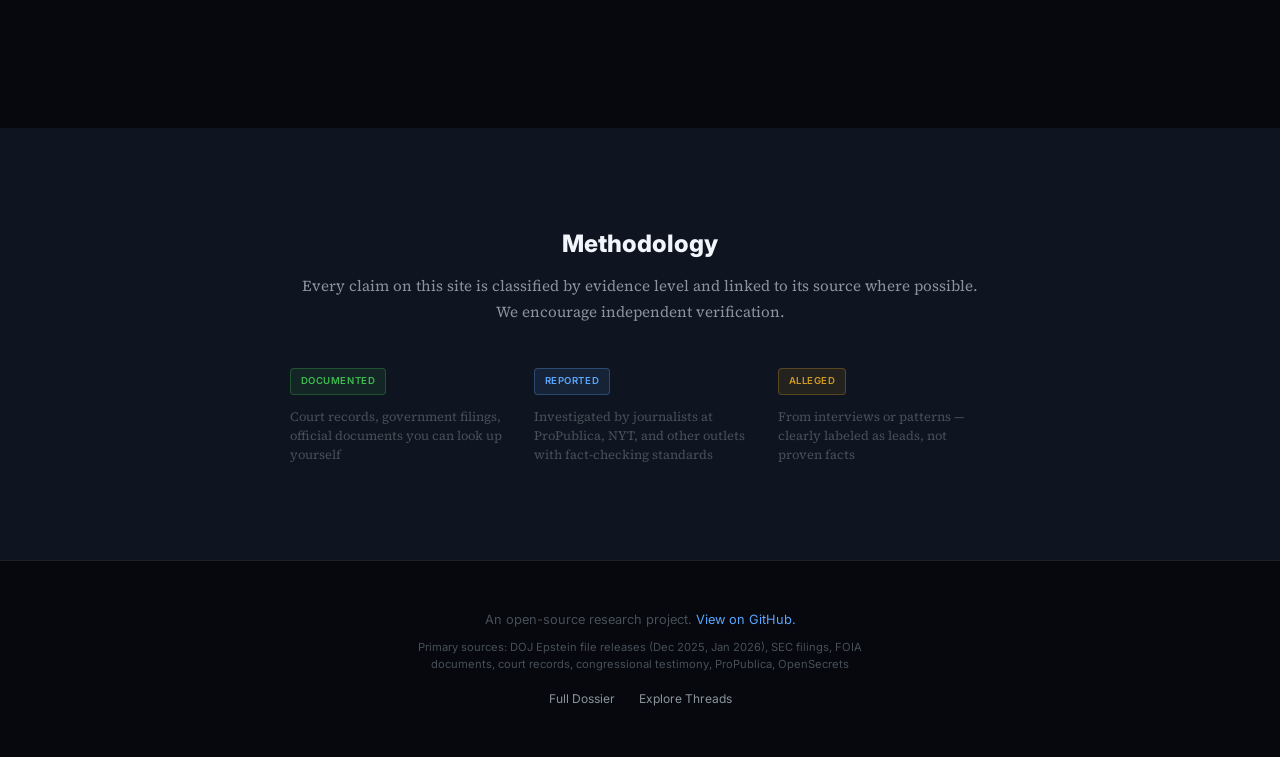
==== commit 73410de0: "Fix scrollytelling layout + credibility tone pass - Fixed sticky map layout: use margin-bottom inste" ====
--- a/index.html
+++ b/index.html
@@ -31,10 +31,10 @@
 
   <section id="hero" class="full-screen">
     <div class="hero-content">
-      <p class="hero-kicker">An Evidence-Based Investigation</p>
+      <p class="hero-kicker">A Documented Investigation</p>
       <h1>Who runs the world?</h1>
-      <p class="hero-answer"><strong>The same small group of families and firms keep showing up</strong> — funding the think tanks that pick government officials, sitting on each other's boards, and rotating between Wall Street and Washington. This isn't a theory. It's exposed in their own documents.</p>
-      <p class="hero-sub">Scroll through one real person's career and watch the pattern reveal itself.</p>
+      <p class="hero-answer">A small number of families and firms appear repeatedly in government filings, corporate boards, and court records — funding the institutions that select government officials, then hiring those officials when they leave office. These are not allegations. They are exposed in SEC filings, DOJ releases, and congressional testimony.</p>
+      <p class="hero-sub">Below is one real career path, drawn entirely from public records.</p>
       <div class="scroll-prompt">
         <span>Scroll to begin</span>
         <svg width="20" height="20" viewBox="0 0 24 24" fill="none" stroke="currentColor" stroke-width="2"><path d="M7 13l5 5 5-5"/></svg>
@@ -169,8 +169,8 @@
 
   <section id="why-it-matters" class="matters-section">
     <div class="matters-container">
-      <h2>Why should you care?</h2>
-      <p class="matters-intro">This isn't just about rich people and their connections. These networks directly affect your life.</p>
+      <h2>Why does this matter?</h2>
+      <p class="matters-intro">These documented connections have measurable effects on public policy.</p>
 
       <div class="matters-grid">
         <div class="matters-card">
@@ -278,8 +278,8 @@
 
   <section id="system" class="system-section">
     <div class="system-container">
-      <h2>It's not a conspiracy.<br>It's a machine.</h2>
-      <p class="system-intro">Nobody needs to be in a secret room. The machine runs on its own. Here's how:</p>
+      <h2>The pattern, documented<br>across five steps.</h2>
+      <p class="system-intro">No secret rooms required. The structure is visible in public records.</p>
 
       <div class="system-steps">
         <div class="system-step">
@@ -324,8 +324,8 @@
   <!-- EVIDENCE SYSTEM -->
   <section id="evidence-key" class="evidence-section">
     <div class="evidence-container">
-      <h2>Don't trust us. Verify.</h2>
-      <p>Every claim on this site is tagged with its evidence level. Click the source links. Read the documents yourself. That's the whole point.</p>
+      <h2>Methodology</h2>
+      <p>Every claim on this site is classified by evidence level and linked to its source where possible. We encourage independent verification.</p>
       <div class="evidence-tiers">
         <div class="tier">
           <div class="evidence-tag documented">DOCUMENTED</div>
--- a/narrative.css
+++ b/narrative.css
@@ -205,14 +205,14 @@
 }
 
 /* ============================================
-   SCROLLYTELLING ENGINE
+   SCROLLYTELLING ENGINE — Proven layout
    ============================================ */
 
 .scrolly-section {
   position: relative;
 }
 
-/* Sticky network map */
+/* Sticky network map — stays fixed in background */
 .sticky-map {
   position: sticky;
   top: 52px;
@@ -224,6 +224,8 @@
   justify-content: center;
   background: var(--bg);
   overflow: hidden;
+  /* Negative margin-bottom: map doesn't push content down */
+  margin-bottom: calc(-100vh + 52px);
 }
 
 .sticky-map::after {
@@ -244,16 +246,15 @@
   z-index: 1;
 }
 
-/* Scroll steps — overlaid on right side */
+/* Scroll steps — flow naturally, overlaid via z-index */
 .scroll-steps {
   position: relative;
   z-index: 10;
-  margin-top: calc(-100vh + 52px); /* Pull up to overlap with sticky */
   pointer-events: none;
 }
 
 .step {
-  min-height: 100vh;
+  min-height: 85vh;
   display: flex;
   align-items: center;
   justify-content: flex-end;
@@ -261,25 +262,29 @@
   padding-right: 4rem;
 }
 
+.step:first-child {
+  padding-top: 15vh;
+}
+
 .step-card {
   pointer-events: auto;
   max-width: 420px;
-  background: rgba(13, 17, 23, 0.92);
-  backdrop-filter: blur(12px);
-  -webkit-backdrop-filter: blur(12px);
-  border: 1px solid var(--border);
+  background: rgba(10, 14, 23, 0.94);
+  backdrop-filter: blur(16px);
+  -webkit-backdrop-filter: blur(16px);
+  border: 1px solid rgba(240, 246, 252, 0.12);
   border-radius: 14px;
   padding: 2.25rem;
-  opacity: 0.15;
-  transform: translateY(20px);
-  transition: all 500ms ease;
+  opacity: 0;
+  transform: translateY(30px);
+  transition: opacity 600ms ease, transform 600ms ease, border-color 400ms ease, box-shadow 400ms ease;
 }
 
 .step.active .step-card {
   opacity: 1;
   transform: translateY(0);
-  border-color: var(--border-bright);
-  box-shadow: 0 0 60px rgba(240, 165, 0, 0.05);
+  border-color: rgba(240, 246, 252, 0.2);
+  box-shadow: 0 4px 40px rgba(0, 0, 0, 0.5), 0 0 60px rgba(240, 165, 0, 0.04);
 }
 
 .step-number {
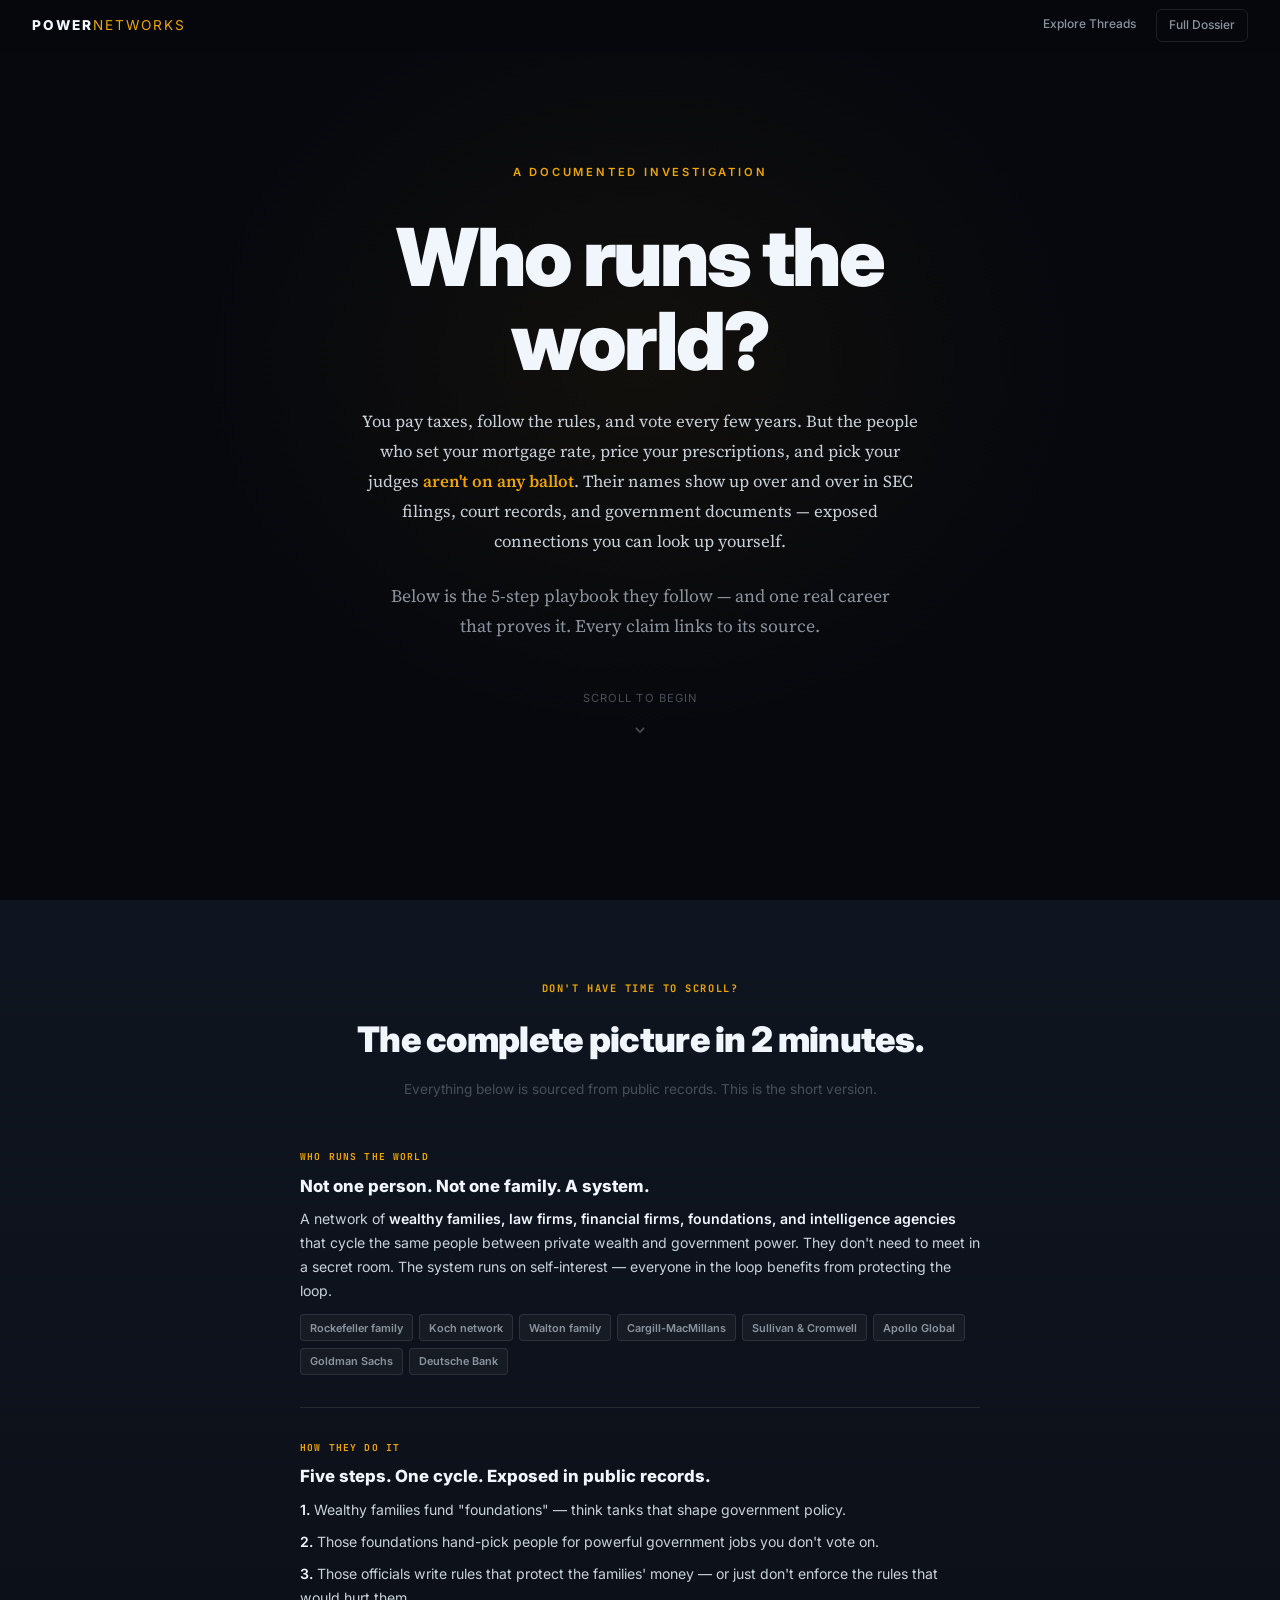
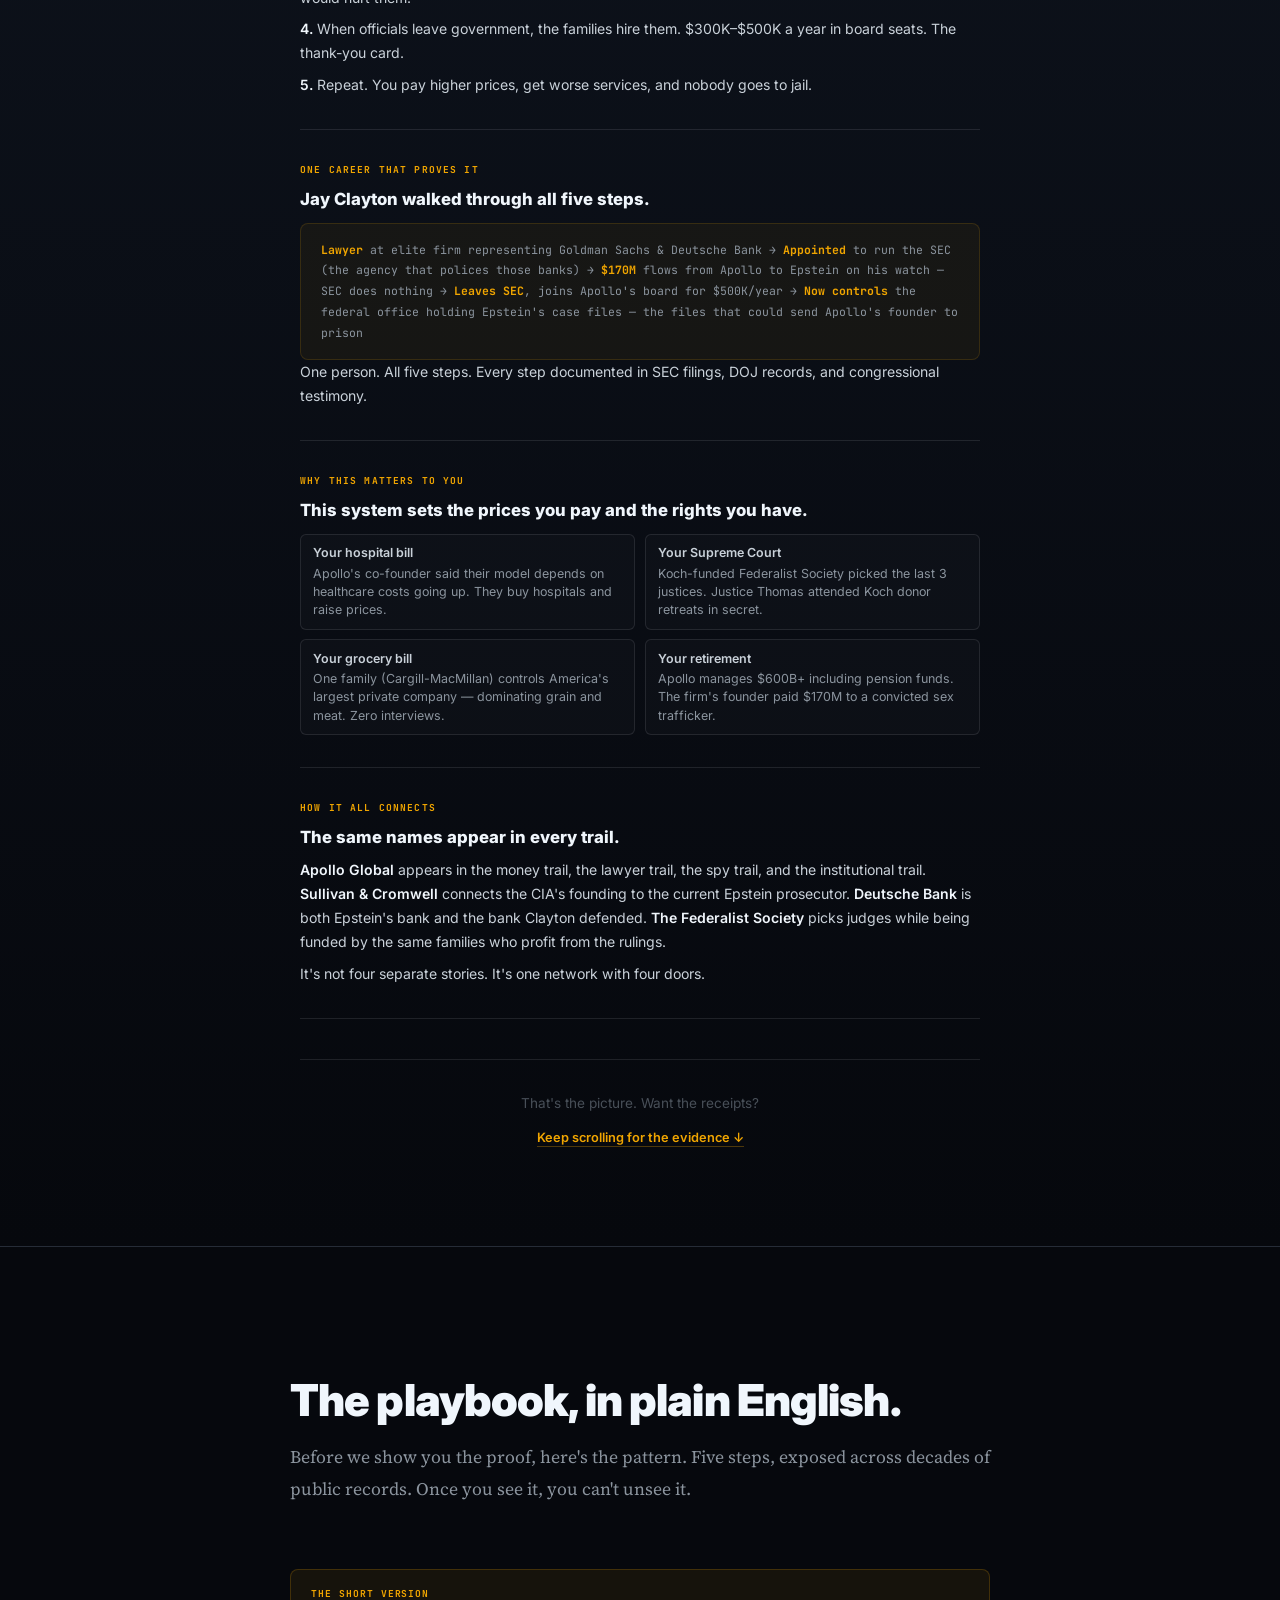
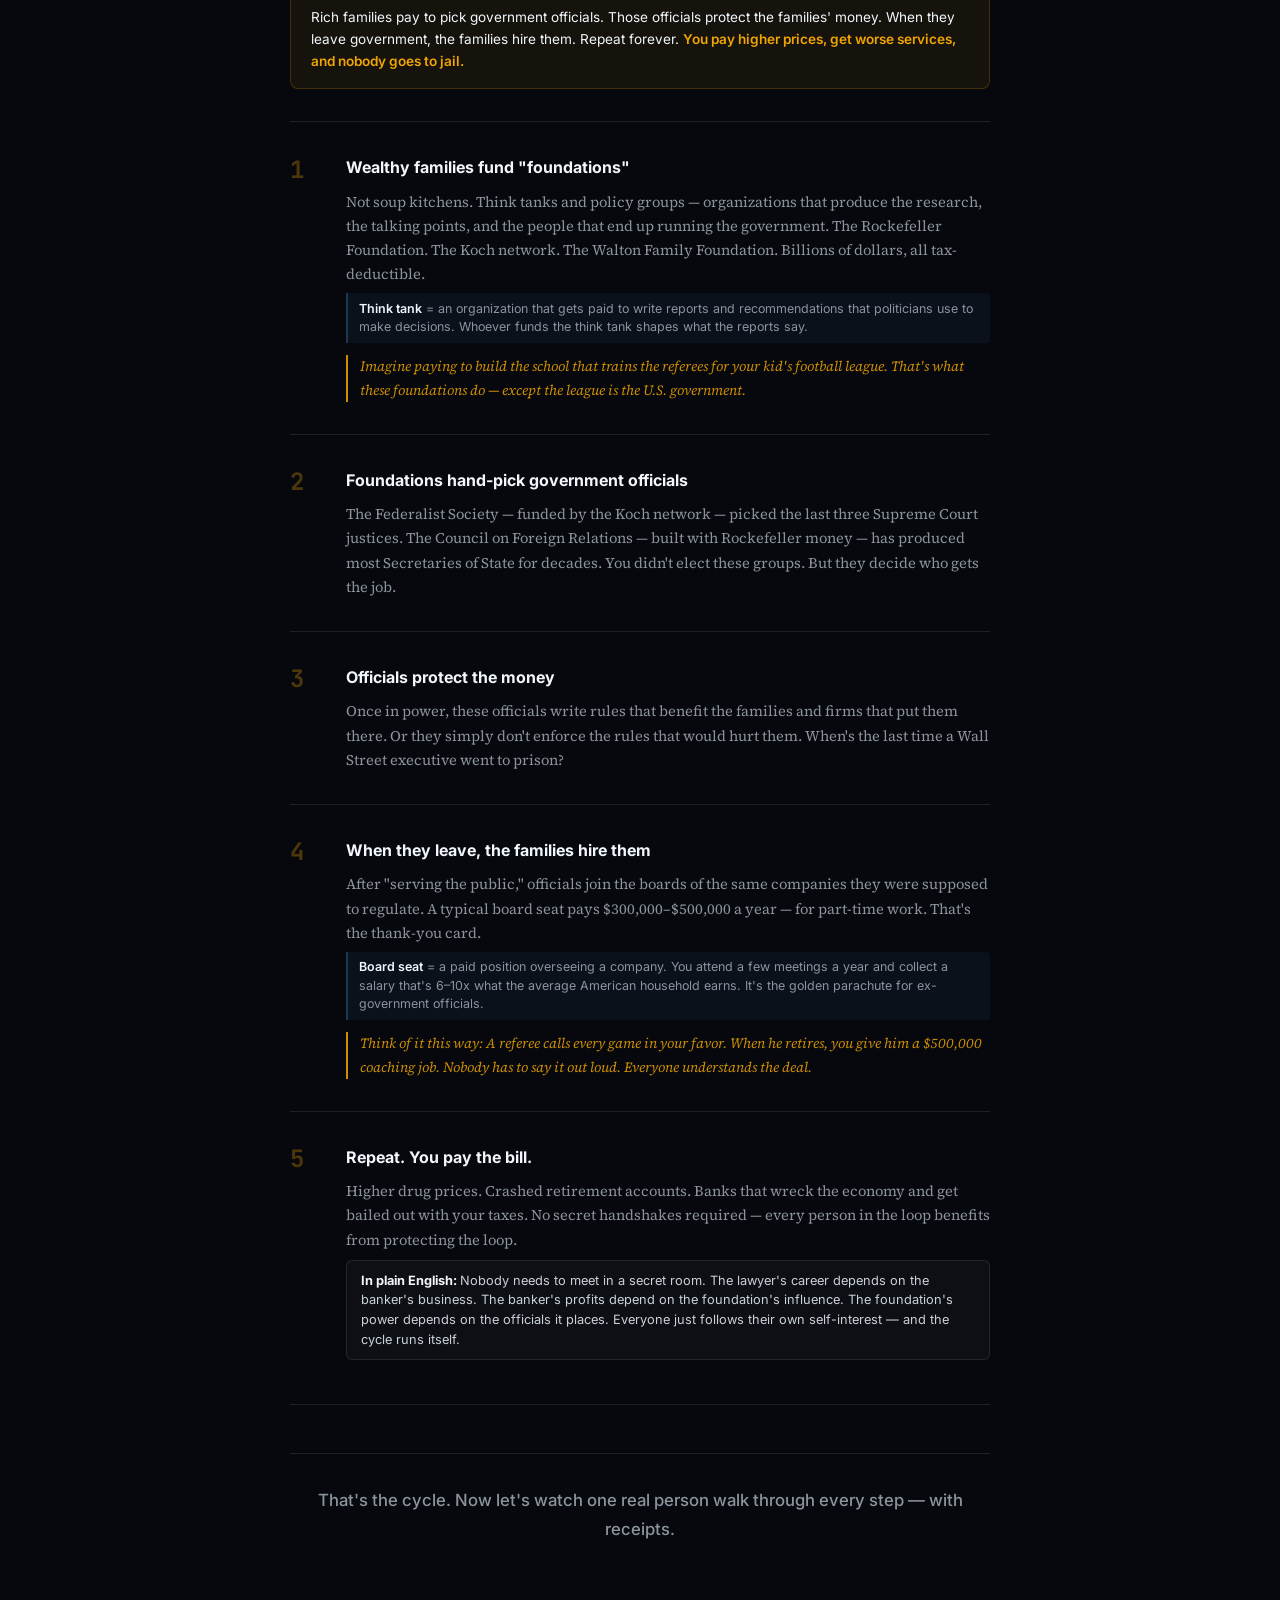
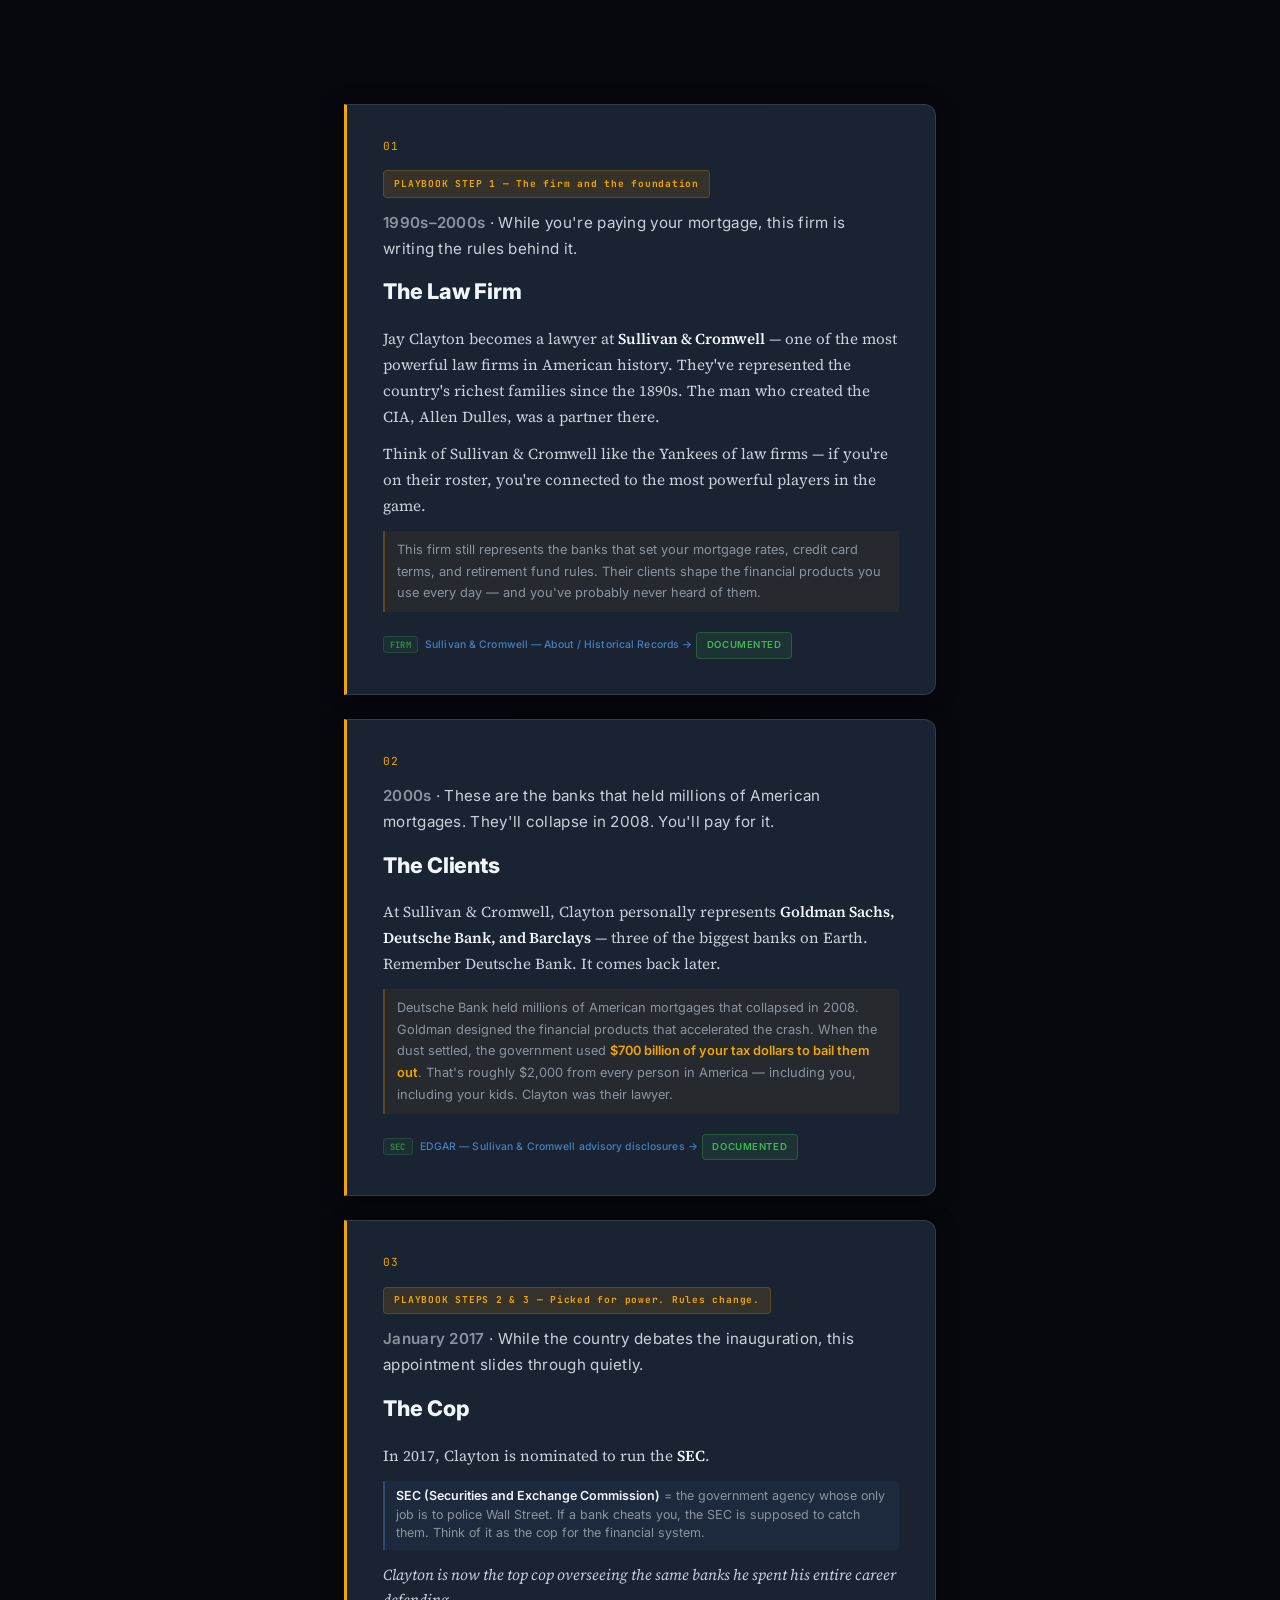
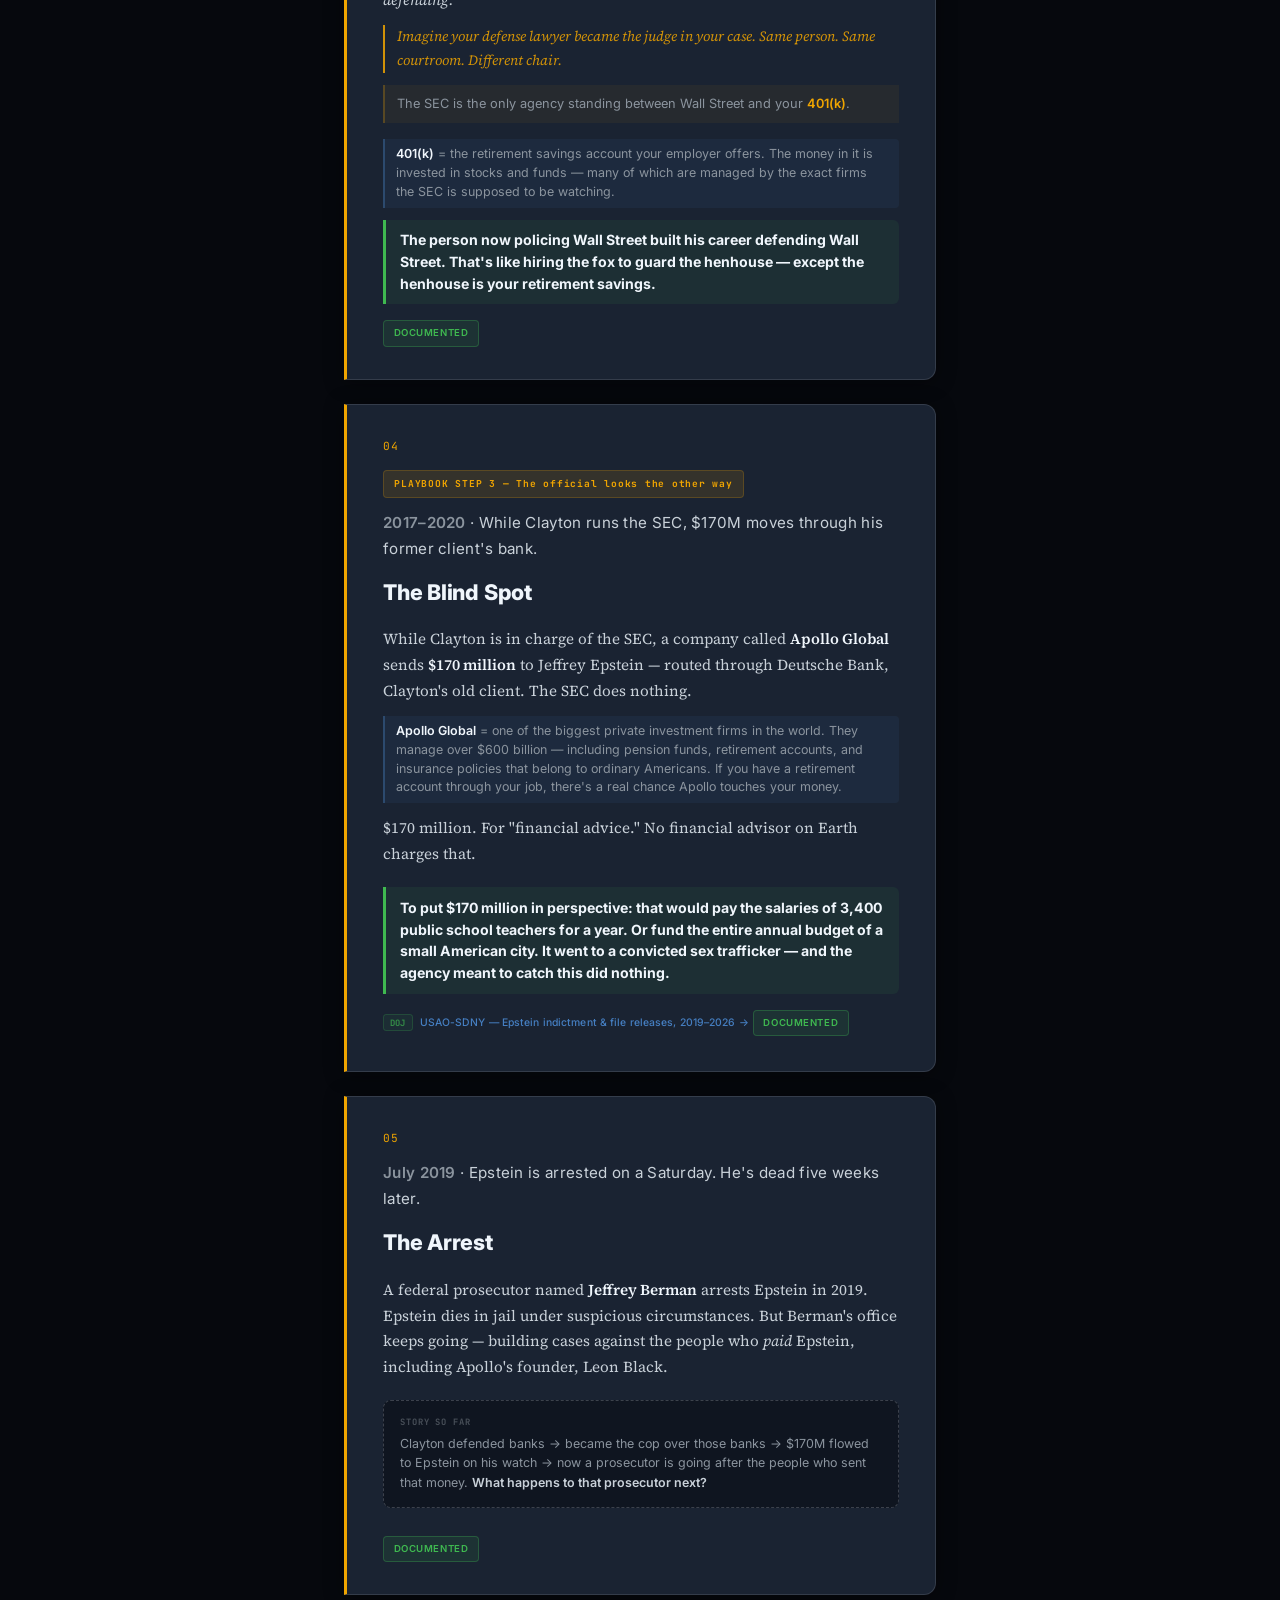
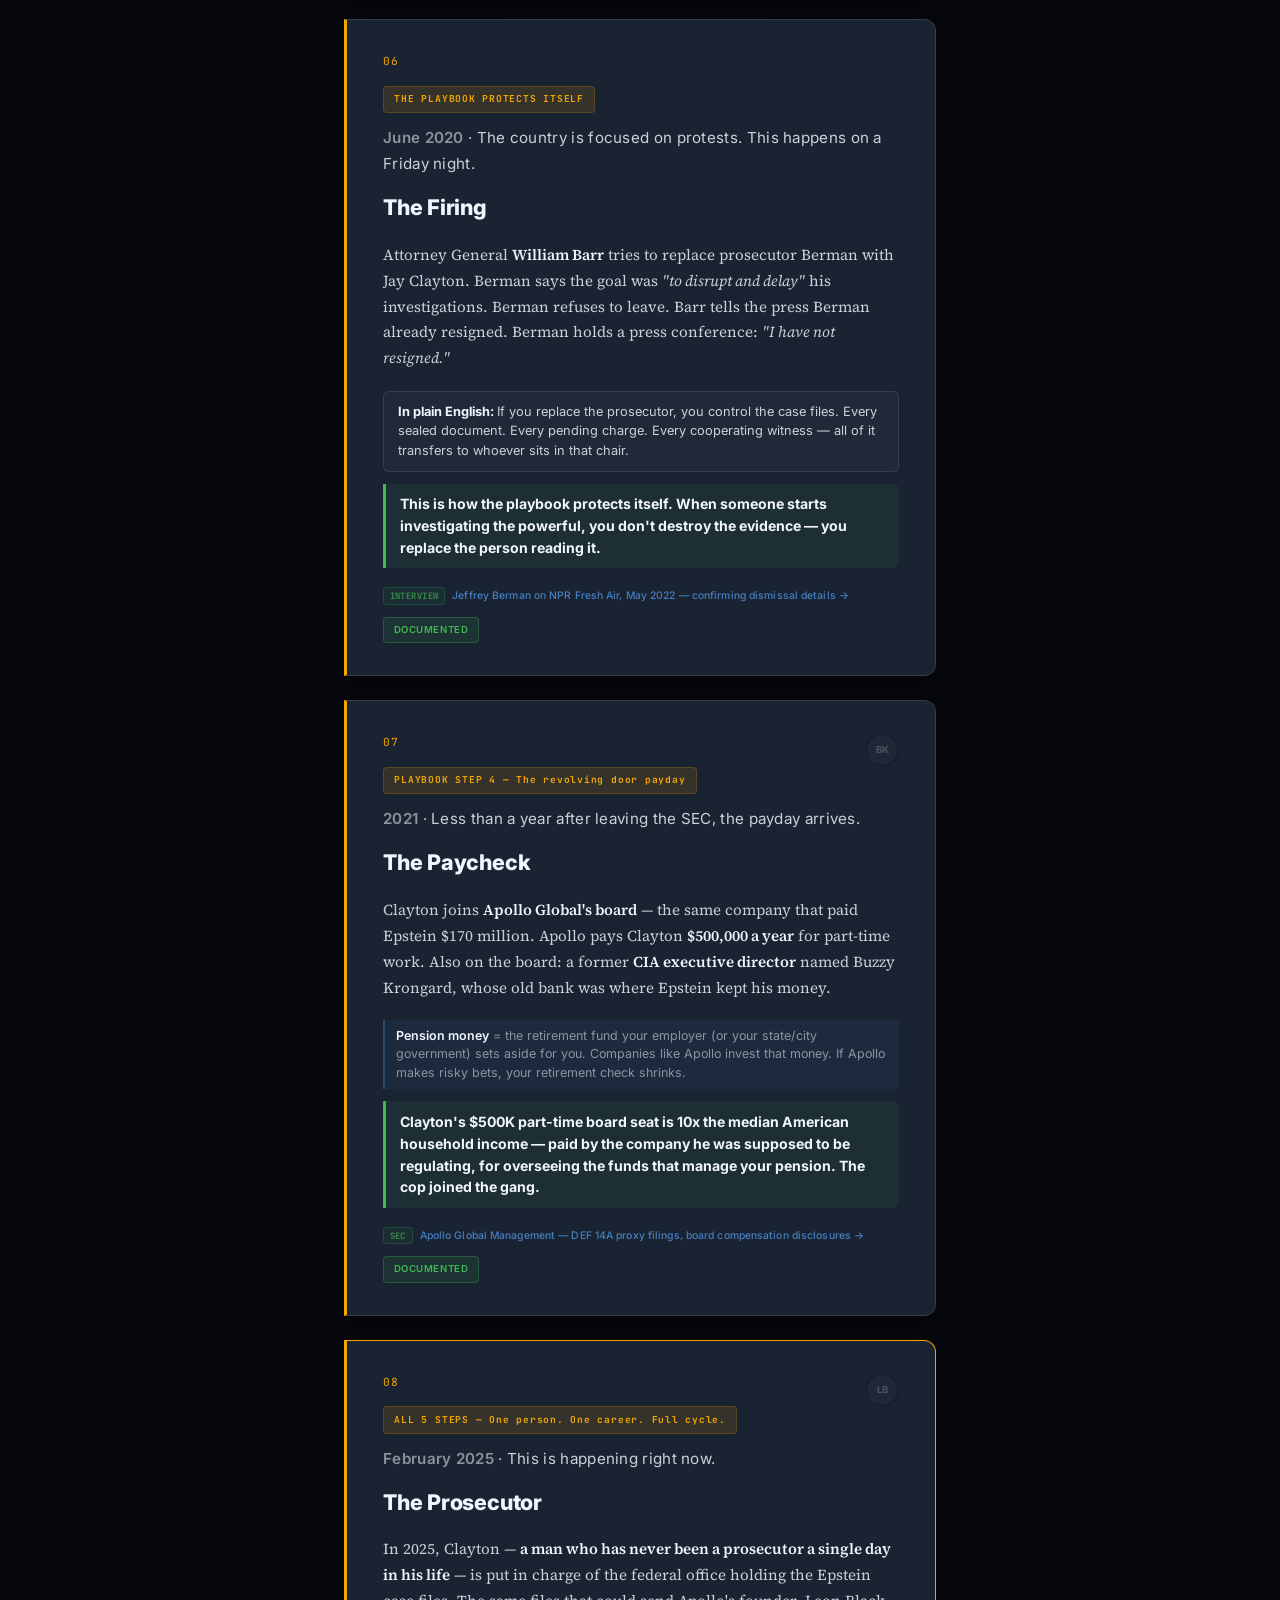
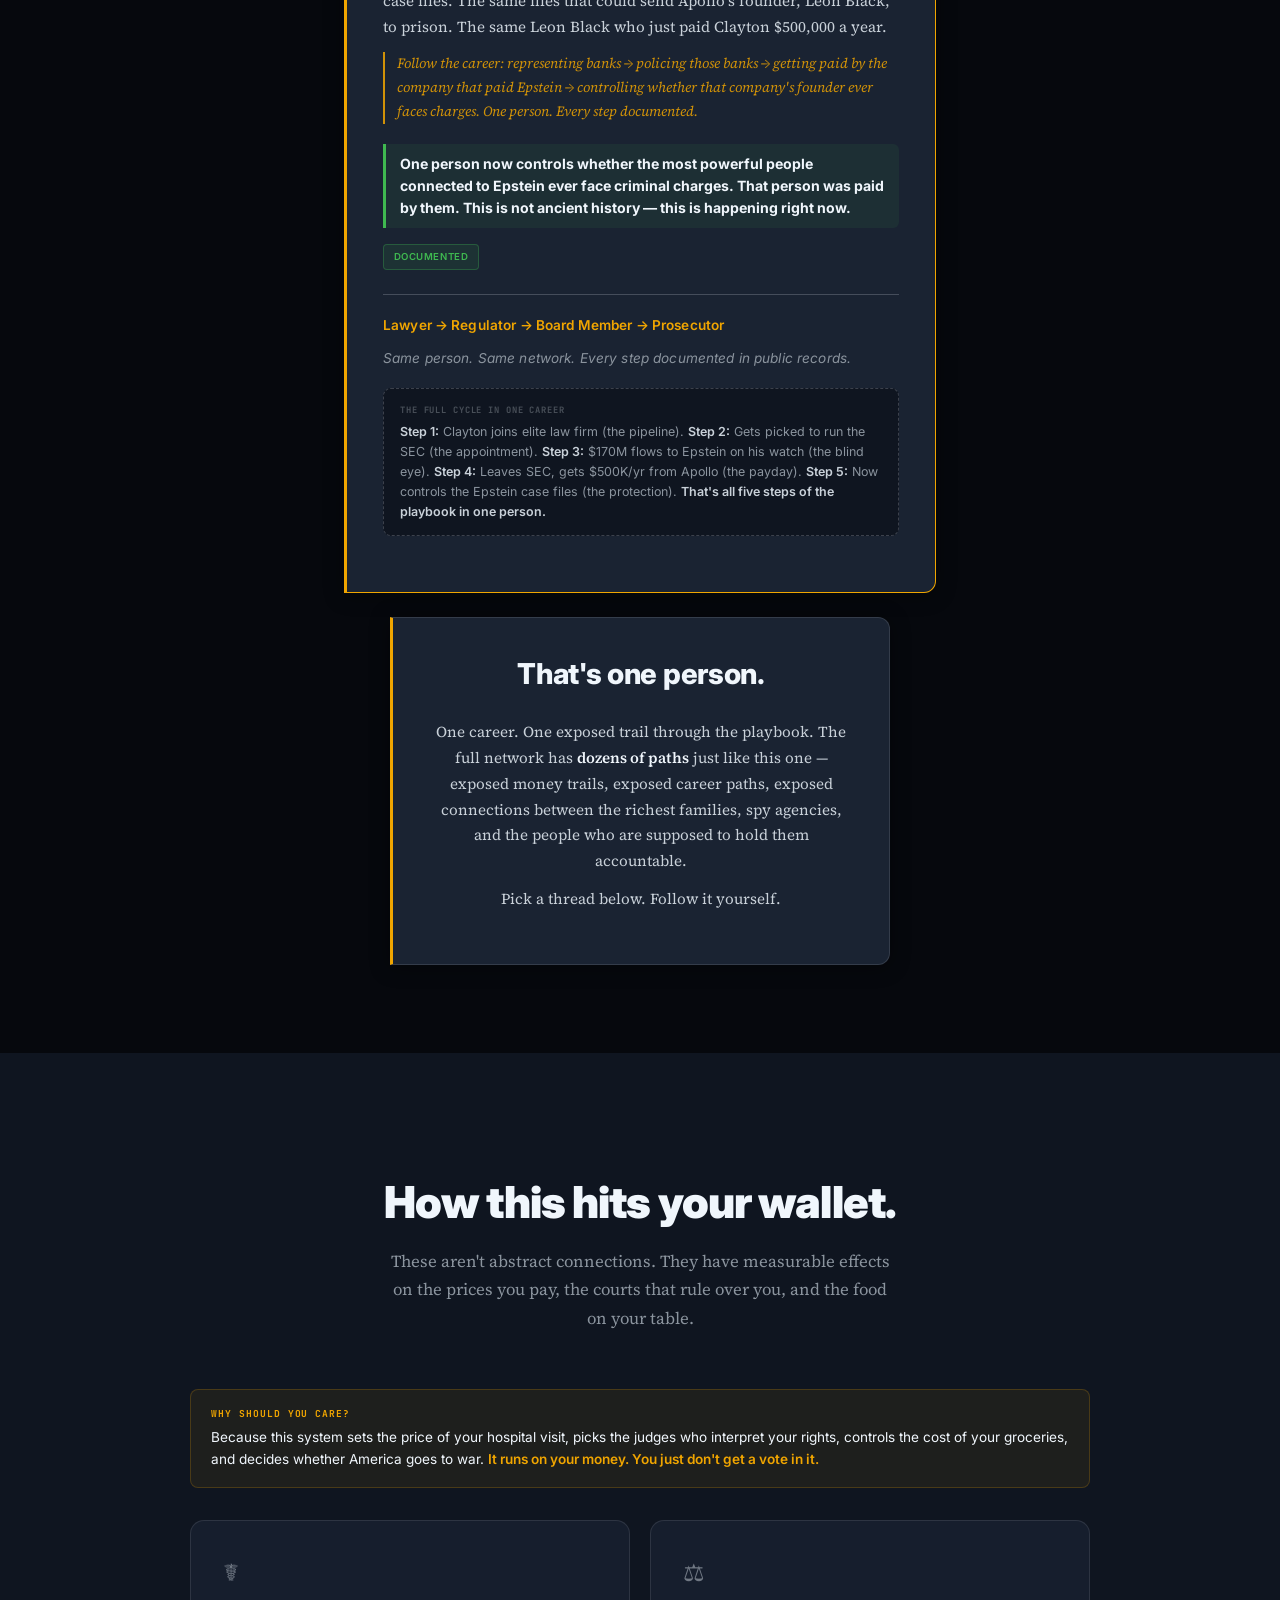
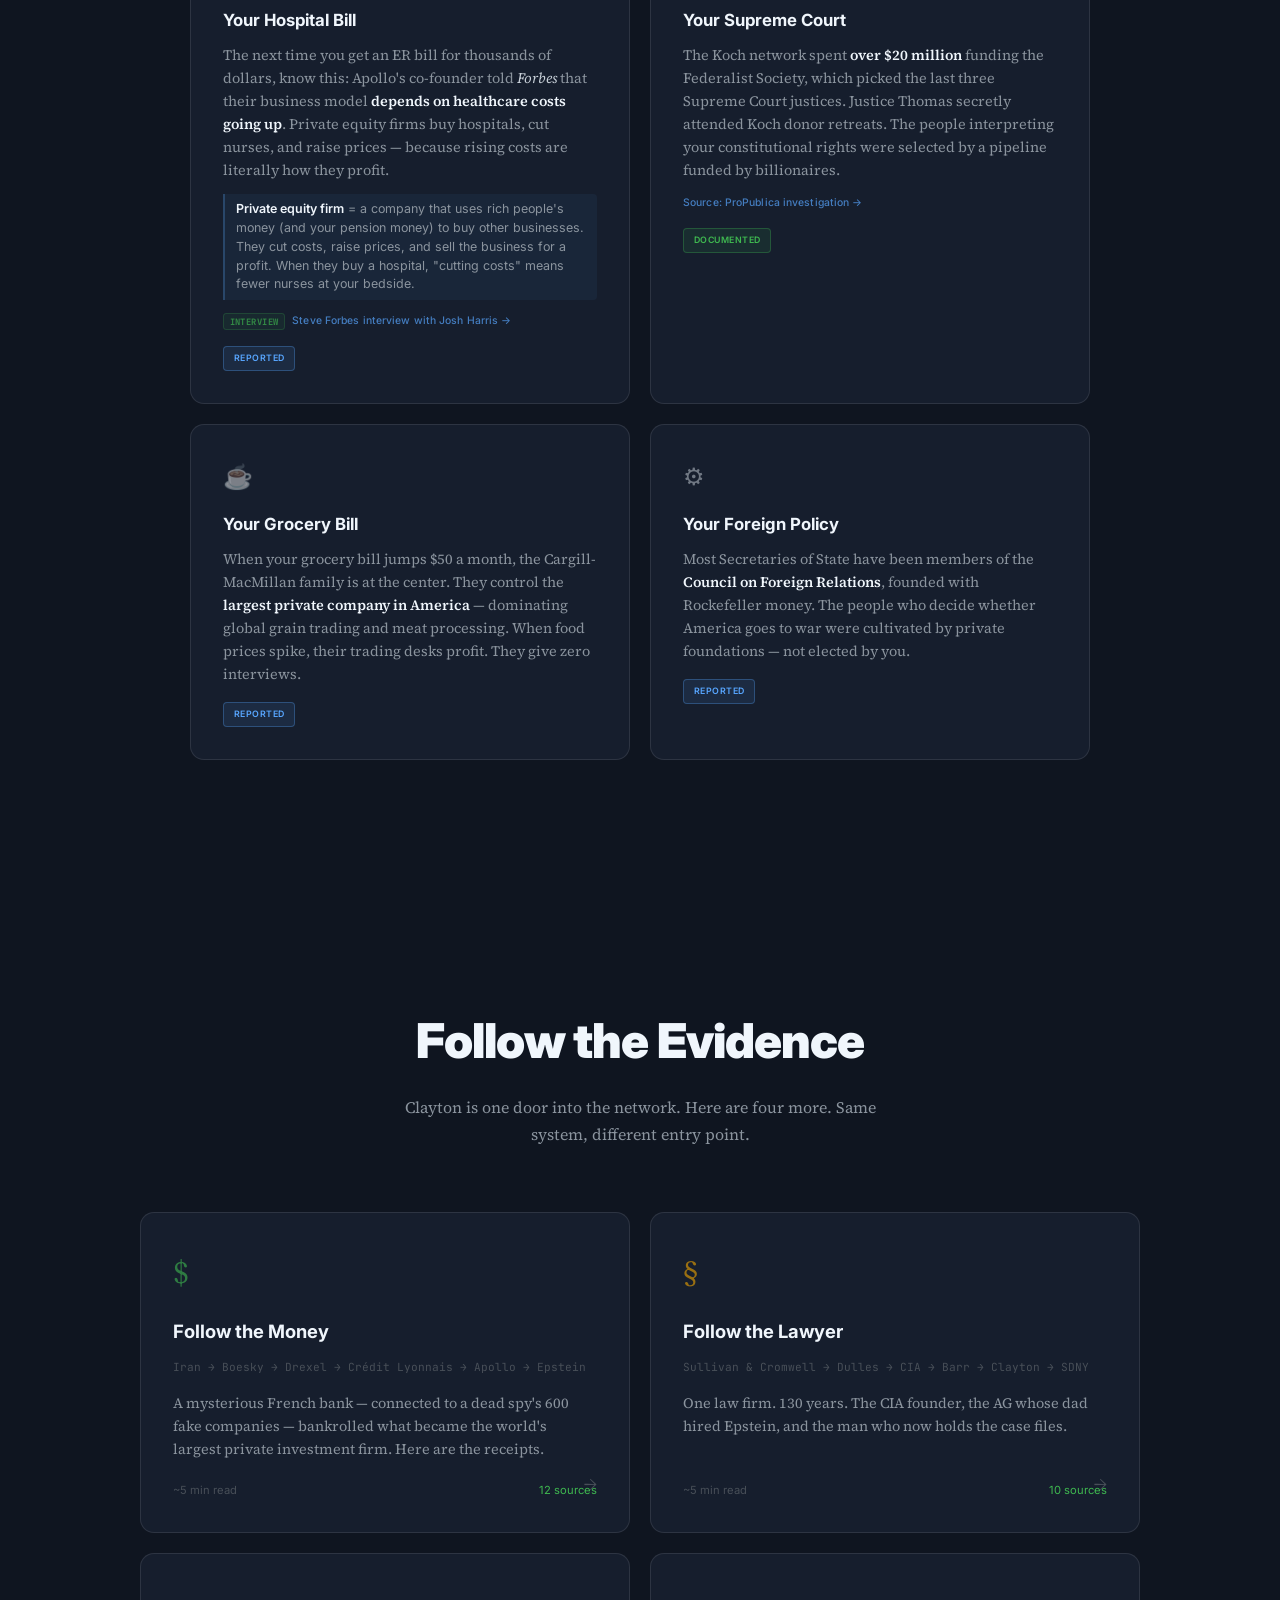
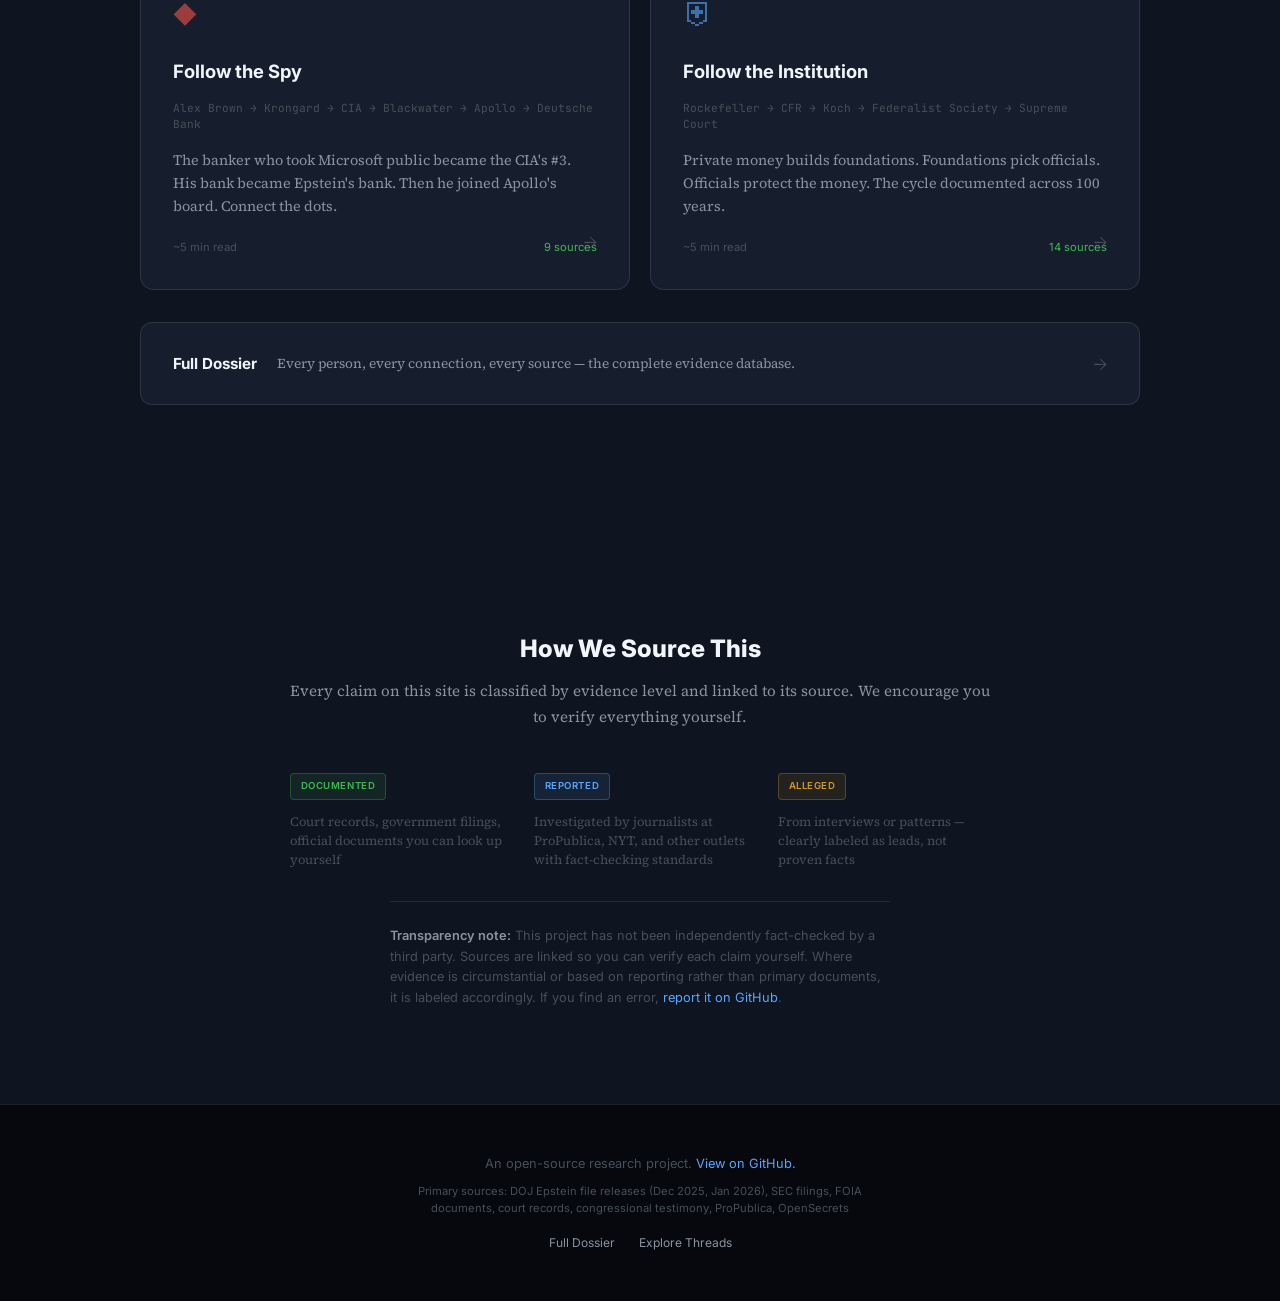
==== commit 56de45fc: "Restructure site for first-principles clarity and average-American readability - Reorder index.html:" ====
--- a/index.html
+++ b/index.html
@@ -26,15 +26,15 @@
   </nav>
 
   <!-- ============================================
-       HERO — Answer the question immediately
+       HERO — Hook with personal relevance
        ============================================ -->
 
   <section id="hero" class="full-screen">
     <div class="hero-content">
       <p class="hero-kicker">A Documented Investigation</p>
       <h1>Who runs the world?</h1>
-      <p class="hero-answer">A small number of families and firms appear repeatedly in government filings, corporate boards, and court records — funding the institutions that select government officials, then hiring those officials when they leave office. These are not allegations. They are exposed in SEC filings, DOJ releases, and congressional testimony.</p>
-      <p class="hero-sub">Below is one real career path, drawn entirely from public records.</p>
+      <p class="hero-answer">You pay taxes, follow the rules, and vote every few years. But the people who set your mortgage rate, price your prescriptions, and pick your judges <strong>aren't on any ballot</strong>. Their names show up over and over in SEC filings, court records, and government documents — exposed connections you can look up yourself.</p>
+      <p class="hero-sub">Below is the 5-step playbook they follow — and one real career that proves it. Every claim links to its source.</p>
       <div class="scroll-prompt">
         <span>Scroll to begin</span>
         <svg width="20" height="20" viewBox="0 0 24 24" fill="none" stroke="currentColor" stroke-width="2"><path d="M7 13l5 5 5-5"/></svg>
@@ -43,9 +43,166 @@
   </section>
 
   <!-- ============================================
-       SCROLLYTELLING — Jay Clayton's career
-       Rewritten for 8th-grade reading level
-       2-3 sentences per step, analogies included
+       THE 2-MINUTE VERSION — Complete answer first.
+       If a reader stops here, they still get it.
+       ============================================ -->
+
+  <section id="summary" class="exec-summary">
+    <div class="exec-summary-container">
+
+      <div class="exec-summary-toggle">
+        <span class="exec-summary-label">DON'T HAVE TIME TO SCROLL?</span>
+        <h2>The complete picture in 2 minutes.</h2>
+        <p class="exec-summary-sub">Everything below is sourced from public records. This is the short version.</p>
+      </div>
+
+      <!-- WHO -->
+      <div class="exec-block">
+        <span class="exec-block-label">WHO RUNS THE WORLD</span>
+        <h3>Not one person. Not one family. A system.</h3>
+        <p>A network of <strong>wealthy families, law firms, financial firms, foundations, and intelligence agencies</strong> that cycle the same people between private wealth and government power. They don't need to meet in a secret room. The system runs on self-interest — everyone in the loop benefits from protecting the loop.</p>
+        <div class="exec-names">
+          <span class="exec-name-tag">Rockefeller family</span>
+          <span class="exec-name-tag">Koch network</span>
+          <span class="exec-name-tag">Walton family</span>
+          <span class="exec-name-tag">Cargill-MacMillans</span>
+          <span class="exec-name-tag">Sullivan & Cromwell</span>
+          <span class="exec-name-tag">Apollo Global</span>
+          <span class="exec-name-tag">Goldman Sachs</span>
+          <span class="exec-name-tag">Deutsche Bank</span>
+        </div>
+      </div>
+
+      <!-- HOW -->
+      <div class="exec-block">
+        <span class="exec-block-label">HOW THEY DO IT</span>
+        <h3>Five steps. One cycle. Exposed in public records.</h3>
+        <p><strong>1.</strong> Wealthy families fund "foundations" — think tanks that shape government policy.</p>
+        <p><strong>2.</strong> Those foundations hand-pick people for powerful government jobs you don't vote on.</p>
+        <p><strong>3.</strong> Those officials write rules that protect the families' money — or just don't enforce the rules that would hurt them.</p>
+        <p><strong>4.</strong> When officials leave government, the families hire them. $300K–$500K a year in board seats. The thank-you card.</p>
+        <p><strong>5.</strong> Repeat. You pay higher prices, get worse services, and nobody goes to jail.</p>
+      </div>
+
+      <!-- PROOF -->
+      <div class="exec-block">
+        <span class="exec-block-label">ONE CAREER THAT PROVES IT</span>
+        <h3>Jay Clayton walked through all five steps.</h3>
+        <div class="exec-chain">
+          <strong>Lawyer</strong> at elite firm representing Goldman Sachs &amp; Deutsche Bank
+          &rarr; <strong>Appointed</strong> to run the SEC (the agency that polices those banks)
+          &rarr; <strong>$170M</strong> flows from Apollo to Epstein on his watch — SEC does nothing
+          &rarr; <strong>Leaves SEC</strong>, joins Apollo's board for $500K/year
+          &rarr; <strong>Now controls</strong> the federal office holding Epstein's case files — the files that could send Apollo's founder to prison
+        </div>
+        <p>One person. All five steps. Every step documented in SEC filings, DOJ records, and congressional testimony.</p>
+      </div>
+
+      <!-- WHY YOU -->
+      <div class="exec-block">
+        <span class="exec-block-label">WHY THIS MATTERS TO YOU</span>
+        <h3>This system sets the prices you pay and the rights you have.</h3>
+        <div class="exec-impact-grid">
+          <div class="exec-impact-item">
+            <strong>Your hospital bill</strong>
+            Apollo's co-founder said their model depends on healthcare costs going up. They buy hospitals and raise prices.
+          </div>
+          <div class="exec-impact-item">
+            <strong>Your Supreme Court</strong>
+            Koch-funded Federalist Society picked the last 3 justices. Justice Thomas attended Koch donor retreats in secret.
+          </div>
+          <div class="exec-impact-item">
+            <strong>Your grocery bill</strong>
+            One family (Cargill-MacMillan) controls America's largest private company — dominating grain and meat. Zero interviews.
+          </div>
+          <div class="exec-impact-item">
+            <strong>Your retirement</strong>
+            Apollo manages $600B+ including pension funds. The firm's founder paid $170M to a convicted sex trafficker.
+          </div>
+        </div>
+      </div>
+
+      <!-- HOW IT CONNECTS -->
+      <div class="exec-block">
+        <span class="exec-block-label">HOW IT ALL CONNECTS</span>
+        <h3>The same names appear in every trail.</h3>
+        <p><strong>Apollo Global</strong> appears in the money trail, the lawyer trail, the spy trail, and the institutional trail. <strong>Sullivan & Cromwell</strong> connects the CIA's founding to the current Epstein prosecutor. <strong>Deutsche Bank</strong> is both Epstein's bank and the bank Clayton defended. <strong>The Federalist Society</strong> picks judges while being funded by the same families who profit from the rulings.</p>
+        <p>It's not four separate stories. It's one network with four doors.</p>
+      </div>
+
+      <div class="exec-continue">
+        <p>That's the picture. Want the receipts?</p>
+        <a href="#system">Keep scrolling for the evidence &darr;</a>
+      </div>
+
+    </div>
+  </section>
+
+  <!-- ============================================
+       THE PLAYBOOK — Give the framework FIRST
+       so readers know what to look for in the proof
+       ============================================ -->
+
+  <section id="system" class="system-section">
+    <div class="system-container">
+      <h2>The playbook, in plain English.</h2>
+      <p class="system-intro">Before we show you the proof, here's the pattern. Five steps, exposed across decades of public records. Once you see it, you can't unsee it.</p>
+
+      <div class="tldr-box">
+        <span class="tldr-label">THE SHORT VERSION</span>
+        Rich families pay to pick government officials. Those officials protect the families' money. When they leave government, the families hire them. Repeat forever. <strong>You pay higher prices, get worse services, and nobody goes to jail.</strong>
+      </div>
+
+      <div class="system-steps">
+        <div class="system-step">
+          <div class="sys-num">1</div>
+          <div class="sys-content">
+            <h3>Wealthy families fund "foundations"</h3>
+            <p>Not soup kitchens. Think tanks and policy groups — organizations that produce the research, the talking points, and the people that end up running the government. The Rockefeller Foundation. The Koch network. The Walton Family Foundation. Billions of dollars, all tax-deductible.</p>
+            <div class="term-define"><strong>Think tank</strong> = an organization that gets paid to write reports and recommendations that politicians use to make decisions. Whoever funds the think tank shapes what the reports say.</div>
+            <p class="analogy">Imagine paying to build the school that trains the referees for your kid's football league. That's what these foundations do — except the league is the U.S. government.</p>
+          </div>
+        </div>
+        <div class="system-step">
+          <div class="sys-num">2</div>
+          <div class="sys-content">
+            <h3>Foundations hand-pick government officials</h3>
+            <p>The Federalist Society — funded by the Koch network — picked the last three Supreme Court justices. The Council on Foreign Relations — built with Rockefeller money — has produced most Secretaries of State for decades. You didn't elect these groups. But they decide who gets the job.</p>
+          </div>
+        </div>
+        <div class="system-step">
+          <div class="sys-num">3</div>
+          <div class="sys-content">
+            <h3>Officials protect the money</h3>
+            <p>Once in power, these officials write rules that benefit the families and firms that put them there. Or they simply don't enforce the rules that would hurt them. When's the last time a Wall Street executive went to prison?</p>
+          </div>
+        </div>
+        <div class="system-step">
+          <div class="sys-num">4</div>
+          <div class="sys-content">
+            <h3>When they leave, the families hire them</h3>
+            <p>After "serving the public," officials join the boards of the same companies they were supposed to regulate. A typical board seat pays $300,000–$500,000 a year — for part-time work. That's the thank-you card.</p>
+            <div class="term-define"><strong>Board seat</strong> = a paid position overseeing a company. You attend a few meetings a year and collect a salary that's 6–10x what the average American household earns. It's the golden parachute for ex-government officials.</div>
+            <p class="analogy">Think of it this way: A referee calls every game in your favor. When he retires, you give him a $500,000 coaching job. Nobody has to say it out loud. Everyone understands the deal.</p>
+          </div>
+        </div>
+        <div class="system-step">
+          <div class="sys-num">5</div>
+          <div class="sys-content">
+            <h3>Repeat. You pay the bill.</h3>
+            <p>Higher drug prices. Crashed retirement accounts. Banks that wreck the economy and get bailed out with your taxes. No secret handshakes required — every person in the loop benefits from protecting the loop.</p>
+            <div class="plain-english">Nobody needs to meet in a secret room. The lawyer's career depends on the banker's business. The banker's profits depend on the foundation's influence. The foundation's power depends on the officials it places. Everyone just follows their own self-interest — and the cycle runs itself.</div>
+          </div>
+        </div>
+      </div>
+
+      <p class="playbook-bridge">That's the cycle. Now let's watch one real person walk through every step — with receipts.</p>
+    </div>
+  </section>
+
+  <!-- ============================================
+       THE PROOF — Jay Clayton's career
+       One person. All five steps. Every fact sourced.
        ============================================ -->
 
   <section id="story" class="scrolly-section">
@@ -60,9 +217,13 @@
         <div class="step-card">
           <img class="person-avatar" src="https://upload.wikimedia.org/wikipedia/commons/thumb/0/05/Jay_Clayton.jpg/220px-Jay_Clayton.jpg" alt="Jay Clayton" loading="lazy" onerror="this.style.display='none'">
           <span class="step-number">01</span>
+          <div class="playbook-callout">PLAYBOOK STEP 1 — The firm and the foundation</div>
+          <p class="timeline-anchor"><strong>1990s–2000s</strong> · While you're paying your mortgage, this firm is writing the rules behind it.</p>
           <h2>The Law Firm</h2>
-          <p>Jay Clayton becomes a lawyer at <strong>Sullivan & Cromwell</strong>. This firm has represented America's richest families since the 1890s. The man who created the CIA was a partner there.</p>
-          <a class="source-link" href="https://www.sullcrom.com" target="_blank" rel="noopener">Source: Sullivan & Cromwell firm records &rarr;</a>
+          <p>Jay Clayton becomes a lawyer at <strong>Sullivan & Cromwell</strong> — one of the most powerful law firms in American history. They've represented the country's richest families since the 1890s. The man who created the CIA, Allen Dulles, was a partner there.</p>
+          <p>Think of Sullivan & Cromwell like the Yankees of law firms — if you're on their roster, you're connected to the most powerful players in the game.</p>
+          <p class="why-matters">This firm still represents the banks that set your mortgage rates, credit card terms, and retirement fund rules. Their clients shape the financial products you use every day — and you've probably never heard of them.</p>
+          <a class="source-link" href="https://www.sullcrom.com/about" target="_blank" rel="noopener"><span class="source-doc-type">FIRM</span> Sullivan & Cromwell — About / Historical Records &rarr;</a>
           <div class="evidence-tag documented">DOCUMENTED</div>
         </div>
       </div>
@@ -70,9 +231,11 @@
       <div class="step" data-step="1" data-nodes="sc,deutsche,goldman,barclays" data-edges="sc-deutsche,sc-goldman,sc-barclays">
         <div class="step-card">
           <span class="step-number">02</span>
+          <p class="timeline-anchor"><strong>2000s</strong> · These are the banks that held millions of American mortgages. They'll collapse in 2008. You'll pay for it.</p>
           <h2>The Clients</h2>
-          <p>At the firm, Clayton personally represents <strong>Goldman Sachs, Deutsche Bank, and Barclays</strong>. Remember Deutsche Bank. It comes back later.</p>
-          <a class="source-link" href="https://www.sec.gov/cgi-bin/browse-edgar?action=getcompany&company=sullivan+%26+cromwell" target="_blank" rel="noopener">Source: SEC disclosure filings &rarr;</a>
+          <p>At Sullivan & Cromwell, Clayton personally represents <strong>Goldman Sachs, Deutsche Bank, and Barclays</strong> — three of the biggest banks on Earth. Remember Deutsche Bank. It comes back later.</p>
+          <p class="why-matters">Deutsche Bank held millions of American mortgages that collapsed in 2008. Goldman designed the financial products that accelerated the crash. When the dust settled, the government used <strong>$700 billion of your tax dollars to bail them out</strong>. That's roughly $2,000 from every person in America — including you, including your kids. Clayton was their lawyer.</p>
+          <a class="source-link" href="https://www.sec.gov/cgi-bin/browse-edgar?action=getcompany&company=sullivan+%26+cromwell" target="_blank" rel="noopener"><span class="source-doc-type">SEC</span> EDGAR — Sullivan & Cromwell advisory disclosures &rarr;</a>
           <div class="evidence-tag documented">DOCUMENTED</div>
         </div>
       </div>
@@ -80,9 +243,16 @@
       <div class="step" data-step="2" data-nodes="sc,deutsche,goldman,barclays,sec" data-edges="sc-deutsche,sc-goldman,sc-barclays,sc-sec">
         <div class="step-card">
           <span class="step-number">03</span>
+          <div class="playbook-callout">PLAYBOOK STEPS 2 &amp; 3 — Picked for power. Rules change.</div>
+          <p class="timeline-anchor"><strong>January 2017</strong> · While the country debates the inauguration, this appointment slides through quietly.</p>
           <h2>The Cop</h2>
-          <p>In 2017, Clayton is put in charge of the <strong>SEC</strong> — the government agency that polices Wall Street banks. <em>He's now the cop overseeing the same banks he just worked for.</em></p>
-          <p class="analogy">Think of it like this: imagine your defense lawyer became the judge in your case.</p>
+          <p>In 2017, Clayton is nominated to run the <strong>SEC</strong>.</p>
+          <div class="term-define"><strong>SEC (Securities and Exchange Commission)</strong> = the government agency whose only job is to police Wall Street. If a bank cheats you, the SEC is supposed to catch them. Think of it as the cop for the financial system.</div>
+          <p><em>Clayton is now the top cop overseeing the same banks he spent his entire career defending.</em></p>
+          <p class="analogy">Imagine your defense lawyer became the judge in your case. Same person. Same courtroom. Different chair.</p>
+          <p class="why-matters">The SEC is the only agency standing between Wall Street and your <strong>401(k)</strong>.</p>
+          <div class="term-define"><strong>401(k)</strong> = the retirement savings account your employer offers. The money in it is invested in stocks and funds — many of which are managed by the exact firms the SEC is supposed to be watching.</div>
+          <div class="key-insight">The person now policing Wall Street built his career defending Wall Street. That's like hiring the fox to guard the henhouse — except the henhouse is your retirement savings.</div>
           <div class="evidence-tag documented">DOCUMENTED</div>
         </div>
       </div>
@@ -91,10 +261,14 @@
         <div class="step-card">
           <img class="person-avatar" src="https://upload.wikimedia.org/wikipedia/commons/thumb/3/3b/Epstein_2013_mugshot.jpg/220px-Epstein_2013_mugshot.jpg" alt="Jeffrey Epstein" loading="lazy" onerror="this.style.display='none'">
           <span class="step-number">04</span>
+          <div class="playbook-callout">PLAYBOOK STEP 3 — The official looks the other way</div>
+          <p class="timeline-anchor"><strong>2017–2020</strong> · While Clayton runs the SEC, $170M moves through his former client's bank.</p>
           <h2>The Blind Spot</h2>
-          <p>While Clayton runs the SEC, a company called <strong>Apollo Global</strong> is sending <strong>$170 million</strong> to Jeffrey Epstein through Deutsche Bank — Clayton's old client. The SEC doesn't act.</p>
-          <p class="analogy">$170 million for "financial advice." No financial advisor on Earth charges that.</p>
-          <a class="source-link" href="https://www.justice.gov/usao-sdny/pr/jeffrey-epstein-charged-sex-trafficking-minors" target="_blank" rel="noopener">Source: DOJ Epstein file releases &rarr;</a>
+          <p>While Clayton is in charge of the SEC, a company called <strong>Apollo Global</strong> sends <strong>$170 million</strong> to Jeffrey Epstein — routed through Deutsche Bank, Clayton's old client. The SEC does nothing.</p>
+          <div class="term-define"><strong>Apollo Global</strong> = one of the biggest private investment firms in the world. They manage over $600 billion — including pension funds, retirement accounts, and insurance policies that belong to ordinary Americans. If you have a retirement account through your job, there's a real chance Apollo touches your money.</div>
+          <p>$170 million. For "financial advice." No financial advisor on Earth charges that.</p>
+          <div class="key-insight">To put $170 million in perspective: that would pay the salaries of 3,400 public school teachers for a year. Or fund the entire annual budget of a small American city. It went to a convicted sex trafficker — and the agency meant to catch this did nothing.</div>
+          <a class="source-link" href="https://www.justice.gov/usao-sdny/pr/jeffrey-epstein-charged-sex-trafficking-minors" target="_blank" rel="noopener"><span class="source-doc-type">DOJ</span> USAO-SDNY — Epstein indictment &amp; file releases, 2019–2026 &rarr;</a>
           <div class="evidence-tag documented">DOCUMENTED</div>
         </div>
       </div>
@@ -103,8 +277,13 @@
         <div class="step-card">
           <img class="person-avatar" src="https://upload.wikimedia.org/wikipedia/commons/thumb/0/01/Geoffrey_S._Berman_%28cropped%29.jpg/220px-Geoffrey_S._Berman_%28cropped%29.jpg" alt="Jeffrey Berman" loading="lazy" onerror="this.style.display='none'">
           <span class="step-number">05</span>
+          <p class="timeline-anchor"><strong>July 2019</strong> · Epstein is arrested on a Saturday. He's dead five weeks later.</p>
           <h2>The Arrest</h2>
-          <p>In 2019, a federal prosecutor named <strong>Jeffrey Berman</strong> arrests Epstein. Epstein dies in jail. Berman's office starts building cases against the people who paid Epstein — including Apollo's founder.</p>
+          <p>A federal prosecutor named <strong>Jeffrey Berman</strong> arrests Epstein in 2019. Epstein dies in jail under suspicious circumstances. But Berman's office keeps going — building cases against the people who <em>paid</em> Epstein, including Apollo's founder, Leon Black.</p>
+          <div class="recap-box">
+            <span class="recap-label">STORY SO FAR</span>
+            Clayton defended banks &rarr; became the cop over those banks &rarr; $170M flowed to Epstein on his watch &rarr; now a prosecutor is going after the people who sent that money. <strong>What happens to that prosecutor next?</strong>
+          </div>
           <div class="evidence-tag documented">DOCUMENTED</div>
         </div>
       </div>
@@ -113,9 +292,13 @@
         <div class="step-card">
           <img class="person-avatar" src="https://upload.wikimedia.org/wikipedia/commons/thumb/0/0b/William_Barr%2C_official_photo_as_Attorney_General.jpg/220px-William_Barr%2C_official_photo_as_Attorney_General.jpg" alt="William Barr" loading="lazy" onerror="this.style.display='none'">
           <span class="step-number">06</span>
+          <div class="playbook-callout">THE PLAYBOOK PROTECTS ITSELF</div>
+          <p class="timeline-anchor"><strong>June 2020</strong> · The country is focused on protests. This happens on a Friday night.</p>
           <h2>The Firing</h2>
-          <p>Attorney General <strong>William Barr</strong> tries to replace Berman with Jay Clayton. Berman says the goal was <em>"to disrupt and delay"</em> his investigations. Berman refuses to leave. Barr says he already quit. Berman holds a press conference: <em>"I did not."</em></p>
-          <a class="source-link" href="https://www.npr.org/2022/05/23/1100685637/jeffrey-berman-sdny-barr-book" target="_blank" rel="noopener">Source: Jeffrey Berman, NPR Fresh Air &rarr;</a>
+          <p>Attorney General <strong>William Barr</strong> tries to replace prosecutor Berman with Jay Clayton. Berman says the goal was <em>"to disrupt and delay"</em> his investigations. Berman refuses to leave. Barr tells the press Berman already resigned. Berman holds a press conference: <em>"I have not resigned."</em></p>
+          <div class="plain-english">If you replace the prosecutor, you control the case files. Every sealed document. Every pending charge. Every cooperating witness — all of it transfers to whoever sits in that chair.</div>
+          <div class="key-insight">This is how the playbook protects itself. When someone starts investigating the powerful, you don't destroy the evidence — you replace the person reading it.</div>
+          <a class="source-link" href="https://www.npr.org/2022/05/23/1100685637/jeffrey-berman-sdny-barr-book" target="_blank" rel="noopener"><span class="source-doc-type">INTERVIEW</span> Jeffrey Berman on NPR Fresh Air, May 2022 — confirming dismissal details &rarr;</a>
           <div class="evidence-tag documented">DOCUMENTED</div>
         </div>
       </div>
@@ -127,9 +310,13 @@
             <div class="person-initial">BK</div>
           </div>
           <span class="step-number">07</span>
+          <div class="playbook-callout">PLAYBOOK STEP 4 — The revolving door payday</div>
+          <p class="timeline-anchor"><strong>2021</strong> · Less than a year after leaving the SEC, the payday arrives.</p>
           <h2>The Paycheck</h2>
-          <p>Clayton joins <strong>Apollo Global's board</strong> — the same company that paid Epstein $170M. They pay Clayton <strong>$500,000 a year</strong>. Also on the board: a former <strong>CIA executive</strong> whose old bank was where Epstein kept his money.</p>
-          <a class="source-link" href="https://www.sec.gov/cgi-bin/browse-edgar?action=getcompany&company=apollo+global&CIK=&type=DEF+14A" target="_blank" rel="noopener">Source: Apollo Global SEC filings &rarr;</a>
+          <p>Clayton joins <strong>Apollo Global's board</strong> — the same company that paid Epstein $170 million. Apollo pays Clayton <strong>$500,000 a year</strong> for part-time work. Also on the board: a former <strong>CIA executive director</strong> named Buzzy Krongard, whose old bank was where Epstein kept his money.</p>
+          <div class="term-define"><strong>Pension money</strong> = the retirement fund your employer (or your state/city government) sets aside for you. Companies like Apollo invest that money. If Apollo makes risky bets, your retirement check shrinks.</div>
+          <div class="key-insight">Clayton's $500K part-time board seat is 10x the median American household income — paid by the company he was supposed to be regulating, for overseeing the funds that manage your pension. The cop joined the gang.</div>
+          <a class="source-link" href="https://www.sec.gov/cgi-bin/browse-edgar?action=getcompany&company=apollo+global&CIK=&type=DEF+14A" target="_blank" rel="noopener"><span class="source-doc-type">SEC</span> Apollo Global Management — DEF 14A proxy filings, board compensation disclosures &rarr;</a>
           <div class="evidence-tag documented">DOCUMENTED</div>
         </div>
       </div>
@@ -141,13 +328,20 @@
             <div class="person-initial">LB</div>
           </div>
           <span class="step-number">08</span>
+          <div class="playbook-callout">ALL 5 STEPS — One person. One career. Full cycle.</div>
+          <p class="timeline-anchor"><strong>February 2025</strong> · This is happening right now.</p>
           <h2>The Prosecutor</h2>
-          <p>In 2025, Clayton — <strong>who has never been a prosecutor</strong> — is put in charge of the office holding the Epstein case files. The same files that could send Apollo's founder to prison. The man who just paid Clayton $500K/year.</p>
-          <p class="analogy">He went from representing banks → to policing banks → to getting paid by the company that paid Epstein → to controlling whether that company's founder faces charges.</p>
+          <p>In 2025, Clayton — <strong>a man who has never been a prosecutor a single day in his life</strong> — is put in charge of the federal office holding the Epstein case files. The same files that could send Apollo's founder, Leon Black, to prison. The same Leon Black who just paid Clayton $500,000 a year.</p>
+          <p class="analogy">Follow the career: representing banks &rarr; policing those banks &rarr; getting paid by the company that paid Epstein &rarr; controlling whether that company's founder ever faces charges. One person. Every step documented.</p>
+          <div class="key-insight">One person now controls whether the most powerful people connected to Epstein ever face criminal charges. That person was paid by them. This is not ancient history — this is happening right now.</div>
           <div class="evidence-tag documented">DOCUMENTED</div>
           <div class="step-punchline">
             <p>Lawyer &rarr; Regulator &rarr; Board Member &rarr; Prosecutor</p>
-            <p class="punchline-sub">Same person. Same network. Every step documented.</p>
+            <p class="punchline-sub">Same person. Same network. Every step documented in public records.</p>
+          </div>
+          <div class="recap-box">
+            <span class="recap-label">THE FULL CYCLE IN ONE CAREER</span>
+            <strong>Step 1:</strong> Clayton joins elite law firm (the pipeline). <strong>Step 2:</strong> Gets picked to run the SEC (the appointment). <strong>Step 3:</strong> $170M flows to Epstein on his watch (the blind eye). <strong>Step 4:</strong> Leaves SEC, gets $500K/yr from Apollo (the payday). <strong>Step 5:</strong> Now controls the Epstein case files (the protection). <strong>That's all five steps of the playbook in one person.</strong>
           </div>
         </div>
       </div>
@@ -155,7 +349,7 @@
       <div class="step" data-step="8" data-nodes="all" data-edges="all">
         <div class="step-card step-card-reveal">
           <h2>That's one person.</h2>
-          <p>The full network has <strong>dozens of threads</strong> just like this — exposed money trails, exposed career paths, exposed connections between the richest families, spy agencies, and the people who are supposed to hold them accountable.</p>
+          <p>One career. One exposed trail through the playbook. The full network has <strong>dozens of paths</strong> just like this one — exposed money trails, exposed career paths, exposed connections between the richest families, spy agencies, and the people who are supposed to hold them accountable.</p>
           <p>Pick a thread below. Follow it yourself.</p>
         </div>
       </div>
@@ -164,60 +358,66 @@
   </section>
 
   <!-- ============================================
-       WHY THIS MATTERS TO YOU
+       HOW THIS HITS YOUR WALLET
        ============================================ -->
 
   <section id="why-it-matters" class="matters-section">
     <div class="matters-container">
-      <h2>Why does this matter?</h2>
-      <p class="matters-intro">These documented connections have measurable effects on public policy.</p>
+      <h2>How this hits your wallet.</h2>
+      <p class="matters-intro">These aren't abstract connections. They have measurable effects on the prices you pay, the courts that rule over you, and the food on your table.</p>
+
+      <div class="tldr-box">
+        <span class="tldr-label">WHY SHOULD YOU CARE?</span>
+        Because this system sets the price of your hospital visit, picks the judges who interpret your rights, controls the cost of your groceries, and decides whether America goes to war. <strong>It runs on your money. You just don't get a vote in it.</strong>
+      </div>
 
       <div class="matters-grid">
         <div class="matters-card">
           <div class="matters-icon">&#9764;</div>
-          <h3>Your Healthcare</h3>
-          <p>Apollo's co-founder told <em>Forbes</em> that their business model <strong>depends on healthcare costs going up</strong>. Private equity firms buy hospitals, cut staff, and raise prices — because rising costs are how they make money.</p>
-          <a class="source-link" href="https://www.forbes.com/" target="_blank" rel="noopener">Source: Steve Forbes interview with Josh Harris &rarr;</a>
-          <div class="evidence-tag documented">DOCUMENTED</div>
+          <h3>Your Hospital Bill</h3>
+          <p>The next time you get an ER bill for thousands of dollars, know this: Apollo's co-founder told <em>Forbes</em> that their business model <strong>depends on healthcare costs going up</strong>. Private equity firms buy hospitals, cut nurses, and raise prices — because rising costs are literally how they profit.</p>
+          <div class="term-define"><strong>Private equity firm</strong> = a company that uses rich people's money (and your pension money) to buy other businesses. They cut costs, raise prices, and sell the business for a profit. When they buy a hospital, "cutting costs" means fewer nurses at your bedside.</div>
+          <a class="source-link" href="https://www.forbes.com/" target="_blank" rel="noopener"><span class="source-doc-type">INTERVIEW</span> Steve Forbes interview with Josh Harris &rarr;</a>
+          <div class="evidence-tag reported">REPORTED</div>
         </div>
         <div class="matters-card">
           <div class="matters-icon">&#9878;</div>
-          <h3>Your Courts</h3>
-          <p>The Koch network spent <strong>$20 million+</strong> funding the Federalist Society, which picked the last three Supreme Court justices. Justice Thomas secretly attended Koch donor events. Your constitutional rights are shaped by this pipeline.</p>
+          <h3>Your Supreme Court</h3>
+          <p>The Koch network spent <strong>over $20 million</strong> funding the Federalist Society, which picked the last three Supreme Court justices. Justice Thomas secretly attended Koch donor retreats. The people interpreting your constitutional rights were selected by a pipeline funded by billionaires.</p>
           <a class="source-link" href="https://www.propublica.org/article/clarence-thomas-scotus-undisclosed-luxury-travel-gifts-koch" target="_blank" rel="noopener">Source: ProPublica investigation &rarr;</a>
           <div class="evidence-tag documented">DOCUMENTED</div>
         </div>
         <div class="matters-card">
           <div class="matters-icon">&#9749;</div>
-          <h3>Your Food Prices</h3>
-          <p>The Cargill-MacMillan family controls the <strong>largest private company in America</strong>. They dominate global grain trading and meat processing. When food prices spike, their trading desks are at the center. They give zero interviews.</p>
-          <div class="evidence-tag documented">DOCUMENTED</div>
+          <h3>Your Grocery Bill</h3>
+          <p>When your grocery bill jumps $50 a month, the Cargill-MacMillan family is at the center. They control the <strong>largest private company in America</strong> — dominating global grain trading and meat processing. When food prices spike, their trading desks profit. They give zero interviews.</p>
+          <div class="evidence-tag reported">REPORTED</div>
         </div>
         <div class="matters-card">
           <div class="matters-icon">&#9881;</div>
-          <h3>Your Government</h3>
-          <p>Most Secretaries of State have been members of the <strong>Council on Foreign Relations</strong>, founded with Rockefeller money. The people who run your government were selected by private foundations — not elected by you.</p>
-          <div class="evidence-tag documented">DOCUMENTED</div>
-        </div>
-      </div>
-    </div>
-  </section>
-
-  <!-- ============================================
-       CHOOSE YOUR THREAD
+          <h3>Your Foreign Policy</h3>
+          <p>Most Secretaries of State have been members of the <strong>Council on Foreign Relations</strong>, founded with Rockefeller money. The people who decide whether America goes to war were cultivated by private foundations — not elected by you.</p>
+          <div class="evidence-tag reported">REPORTED</div>
+        </div>
+      </div>
+    </div>
+  </section>
+
+  <!-- ============================================
+       FOLLOW THE EVIDENCE
        ============================================ -->
 
   <section id="threads" class="threads-section">
     <div class="threads-container">
       <h2 class="threads-title">Follow the Evidence</h2>
-      <p class="threads-subtitle">Each thread follows one path. Same network, different door.</p>
+      <p class="threads-subtitle">Clayton is one door into the network. Here are four more. Same system, different entry point.</p>
 
       <div class="thread-grid">
         <a href="thread-money.html" class="thread-card thread-money">
           <div class="thread-icon">$</div>
           <h3>Follow the Money</h3>
-          <p class="thread-path">Iran → Boesky → Drexel → Crédit Lyonnais → Apollo → Epstein</p>
-          <p class="thread-question">A French bank connected to a dead spy's 600 shell companies funded the world's biggest private equity firm. Here are the receipts.</p>
+          <p class="thread-path">Iran &rarr; Boesky &rarr; Drexel &rarr; Cr&eacute;dit Lyonnais &rarr; Apollo &rarr; Epstein</p>
+          <p class="thread-question">A mysterious French bank — connected to a dead spy's 600 fake companies — bankrolled what became the world's largest private investment firm. Here are the receipts.</p>
           <div class="thread-meta">
             <span>~5 min read</span>
             <span class="thread-evidence">12 sources</span>
@@ -228,7 +428,7 @@
         <a href="thread-lawyer.html" class="thread-card thread-lawyer">
           <div class="thread-icon">&sect;</div>
           <h3>Follow the Lawyer</h3>
-          <p class="thread-path">Sullivan & Cromwell → Dulles → CIA → Barr → Clayton → SDNY</p>
+          <p class="thread-path">Sullivan & Cromwell &rarr; Dulles &rarr; CIA &rarr; Barr &rarr; Clayton &rarr; SDNY</p>
           <p class="thread-question">One law firm. 130 years. The CIA founder, the AG whose dad hired Epstein, and the man who now holds the case files.</p>
           <div class="thread-meta">
             <span>~5 min read</span>
@@ -240,8 +440,8 @@
         <a href="thread-spy.html" class="thread-card thread-spy">
           <div class="thread-icon">&#9670;</div>
           <h3>Follow the Spy</h3>
-          <p class="thread-path">Alex Brown → Krongard → CIA → Blackwater → Apollo → Deutsche Bank</p>
-          <p class="thread-question">The banker who made Bill Gates rich became CIA's #3. His bank became Epstein's bank. Then he sat on Apollo's board.</p>
+          <p class="thread-path">Alex Brown &rarr; Krongard &rarr; CIA &rarr; Blackwater &rarr; Apollo &rarr; Deutsche Bank</p>
+          <p class="thread-question">The banker who took Microsoft public became the CIA's #3. His bank became Epstein's bank. Then he joined Apollo's board. Connect the dots.</p>
           <div class="thread-meta">
             <span>~5 min read</span>
             <span class="thread-evidence">9 sources</span>
@@ -252,8 +452,8 @@
         <a href="thread-institution.html" class="thread-card thread-institution">
           <div class="thread-icon">&#9960;</div>
           <h3>Follow the Institution</h3>
-          <p class="thread-path">Rockefeller → CFR → Koch → Federalist Society → Supreme Court</p>
-          <p class="thread-question">Private money builds foundations. Foundations pick government officials. The officials protect the money. The cycle documented across 100 years.</p>
+          <p class="thread-path">Rockefeller &rarr; CFR &rarr; Koch &rarr; Federalist Society &rarr; Supreme Court</p>
+          <p class="thread-question">Private money builds foundations. Foundations pick officials. Officials protect the money. The cycle documented across 100 years.</p>
           <div class="thread-meta">
             <span>~5 min read</span>
             <span class="thread-evidence">14 sources</span>
@@ -273,59 +473,13 @@
   </section>
 
   <!-- ============================================
-       HOW THE SYSTEM WORKS
-       ============================================ -->
-
-  <section id="system" class="system-section">
-    <div class="system-container">
-      <h2>The pattern, documented<br>across five steps.</h2>
-      <p class="system-intro">No secret rooms required. The structure is visible in public records.</p>
-
-      <div class="system-steps">
-        <div class="system-step">
-          <div class="sys-num">1</div>
-          <div class="sys-content">
-            <h3>Rich families fund foundations</h3>
-            <p>The Rockefeller Foundation, the Koch network, the Walton Family Foundation. They're not just charities. They produce the research and the people that shape government policy.</p>
-          </div>
-        </div>
-        <div class="system-step">
-          <div class="sys-num">2</div>
-          <div class="sys-content">
-            <h3>Foundations pick government officials</h3>
-            <p>The Federalist Society picks Supreme Court justices. The Council on Foreign Relations produces Secretaries of State. You don't elect these people. Foundations select them.</p>
-          </div>
-        </div>
-        <div class="system-step">
-          <div class="sys-num">3</div>
-          <div class="sys-content">
-            <h3>Officials protect the money</h3>
-            <p>After "serving the public," officials go work for the companies they were supposed to regulate. Clayton: SEC &rarr; Apollo board. The revolving door is the system.</p>
-          </div>
-        </div>
-        <div class="system-step">
-          <div class="sys-num">4</div>
-          <div class="sys-content">
-            <h3>Intelligence keeps it quiet</h3>
-            <p>Former CIA officers sit on private equity boards. Intelligence-linked banks handle the money. People with secrets stay loyal. The system has built-in silence.</p>
-          </div>
-        </div>
-        <div class="system-step">
-          <div class="sys-num">5</div>
-          <div class="sys-content">
-            <h3>Nobody needs to give orders</h3>
-            <p>The lawyer protects the banker. The banker funds the foundation. The foundation picks the officials. The officials look the other way. Everyone keeps their role. The machine runs.</p>
-          </div>
-        </div>
-      </div>
-    </div>
-  </section>
-
-  <!-- EVIDENCE SYSTEM -->
+       HOW WE SOURCE THIS
+       ============================================ -->
+
   <section id="evidence-key" class="evidence-section">
     <div class="evidence-container">
-      <h2>Methodology</h2>
-      <p>Every claim on this site is classified by evidence level and linked to its source where possible. We encourage independent verification.</p>
+      <h2>How We Source This</h2>
+      <p>Every claim on this site is classified by evidence level and linked to its source. We encourage you to verify everything yourself.</p>
       <div class="evidence-tiers">
         <div class="tier">
           <div class="evidence-tag documented">DOCUMENTED</div>
@@ -339,6 +493,9 @@
           <div class="evidence-tag alleged">ALLEGED</div>
           <p>From interviews or patterns — clearly labeled as leads, not proven facts</p>
         </div>
+      </div>
+      <div class="review-note">
+        <strong>Transparency note:</strong> This project has not been independently fact-checked by a third party. Sources are linked so you can verify each claim yourself. Where evidence is circumstantial or based on reporting rather than primary documents, it is labeled accordingly. If you find an error, <a href="https://github.com/mr-mcateer/open-ledger/issues" target="_blank" rel="noopener">report it on GitHub</a>.
       </div>
     </div>
   </section>
--- a/narrative.css
+++ b/narrative.css
@@ -10,7 +10,7 @@
 
 :root {
   --bg: #06080d;
-  --bg-card: #0d1117;
+  --bg-card: #161e2d;
   --bg-card-active: #141c2b;
   --bg-surface: #0f1520;
   --text: #c9d1d9;
@@ -205,86 +205,36 @@
 }
 
 /* ============================================
-   SCROLLYTELLING ENGINE — Proven layout
+   NARRATIVE STEPS — Simple linear layout
    ============================================ */
 
 .scrolly-section {
-  position: relative;
-}
-
-/* Sticky network map — stays fixed in background */
+  padding: 2rem 0 4rem;
+}
+
+/* Hide the SVG map — use simple linear steps instead */
 .sticky-map {
-  position: sticky;
-  top: 52px;
-  height: calc(100vh - 52px);
-  width: 100%;
-  z-index: 1;
-  display: flex;
-  align-items: center;
-  justify-content: center;
-  background: var(--bg);
-  overflow: hidden;
-  /* Negative margin-bottom: map doesn't push content down */
-  margin-bottom: calc(-100vh + 52px);
-}
-
-.sticky-map::after {
-  content: '';
-  position: absolute;
-  inset: 0;
-  background-image:
-    linear-gradient(rgba(255,255,255,0.015) 1px, transparent 1px),
-    linear-gradient(90deg, rgba(255,255,255,0.015) 1px, transparent 1px);
-  background-size: 50px 50px;
-  pointer-events: none;
-}
-
-#story-network {
-  width: 100%;
-  height: 100%;
-  position: relative;
-  z-index: 1;
-}
-
-/* Scroll steps — flow naturally, overlaid via z-index */
+  display: none;
+}
+
+/* Steps container */
 .scroll-steps {
-  position: relative;
-  z-index: 10;
-  pointer-events: none;
+  max-width: 640px;
+  margin: 0 auto;
+  padding: 0 1.5rem;
 }
 
 .step {
-  min-height: 85vh;
-  display: flex;
-  align-items: center;
-  justify-content: flex-end;
-  padding: 2rem;
-  padding-right: 4rem;
-}
-
-.step:first-child {
-  padding-top: 15vh;
+  margin-bottom: 1.5rem;
 }
 
 .step-card {
-  pointer-events: auto;
-  max-width: 420px;
-  background: rgba(10, 14, 23, 0.94);
-  backdrop-filter: blur(16px);
-  -webkit-backdrop-filter: blur(16px);
+  background: #1a2332;
   border: 1px solid rgba(240, 246, 252, 0.12);
-  border-radius: 14px;
-  padding: 2.25rem;
-  opacity: 0;
-  transform: translateY(30px);
-  transition: opacity 600ms ease, transform 600ms ease, border-color 400ms ease, box-shadow 400ms ease;
-}
-
-.step.active .step-card {
-  opacity: 1;
-  transform: translateY(0);
-  border-color: rgba(240, 246, 252, 0.2);
-  box-shadow: 0 4px 40px rgba(0, 0, 0, 0.5), 0 0 60px rgba(240, 165, 0, 0.04);
+  border-left: 3px solid var(--gold);
+  border-radius: 0 12px 12px 0;
+  padding: 2rem 2.25rem;
+  box-shadow: 0 2px 20px rgba(0, 0, 0, 0.4);
 }
 
 .step-number {
@@ -1075,6 +1025,415 @@
   }
 }
 
+/* ============================================
+   WHY THIS MATTERS — per-step relevance bridge
+   ============================================ */
+
+.why-matters {
+  font-family: var(--font-sans);
+  font-size: 0.8rem !important;
+  color: var(--text-dim) !important;
+  background: rgba(240, 165, 0, 0.05);
+  border-left: 2px solid rgba(240, 165, 0, 0.25);
+  padding: 0.5rem 0.75rem;
+  margin-top: 0.5rem;
+  margin-bottom: 1rem !important;
+  line-height: 1.55;
+}
+
+.why-matters strong {
+  color: var(--gold) !important;
+  font-weight: 600;
+}
+
+/* ============================================
+   SOURCE DOC-TYPE BADGES
+   ============================================ */
+
+.source-doc-type {
+  font-family: var(--font-mono);
+  font-size: 0.55rem;
+  font-weight: 700;
+  color: var(--green);
+  background: var(--green-bg);
+  border: 1px solid var(--green-border);
+  padding: 0.1rem 0.35rem;
+  border-radius: 3px;
+  margin-right: 0.25rem;
+  letter-spacing: 0.05em;
+  vertical-align: middle;
+}
+
+/* ============================================
+   TIMELINE ANCHORS
+   ============================================ */
+
+.timeline-anchor {
+  font-family: var(--font-sans);
+  font-size: 0.7rem;
+  color: var(--text-muted);
+  letter-spacing: 0.02em;
+  display: block;
+  margin-bottom: 0.75rem;
+}
+
+.timeline-anchor strong {
+  color: var(--text-dim) !important;
+  font-weight: 600;
+}
+
+/* ============================================
+   REVIEW DISCLOSURE
+   ============================================ */
+
+.review-note {
+  margin-top: 2rem;
+  padding-top: 1.5rem;
+  border-top: 1px solid var(--border);
+  font-family: var(--font-sans);
+  font-size: 0.8rem;
+  color: var(--text-muted);
+  line-height: 1.6;
+  text-align: left;
+  max-width: 500px;
+  margin-left: auto;
+  margin-right: auto;
+}
+
+.review-note strong {
+  color: var(--text-dim) !important;
+}
+
+/* ============================================
+   PLAYBOOK CALLOUTS — Label each story step
+   with its position in the 5-step cycle
+   ============================================ */
+
+.playbook-callout {
+  font-family: var(--font-mono);
+  font-size: 0.6rem;
+  font-weight: 700;
+  letter-spacing: 0.08em;
+  color: var(--gold);
+  background: var(--gold-dim);
+  border: 1px solid rgba(240, 165, 0, 0.2);
+  padding: 0.3rem 0.65rem;
+  border-radius: 4px;
+  display: inline-block;
+  margin-bottom: 0.75rem;
+}
+
+.playbook-bridge {
+  font-family: var(--font-sans);
+  font-size: 1.05rem;
+  font-weight: 500;
+  color: var(--text-dim);
+  text-align: center;
+  margin-top: 3rem;
+  padding-top: 2rem;
+  border-top: 1px solid var(--border);
+  line-height: 1.7;
+}
+
+/* ============================================
+   EXECUTIVE SUMMARY — The complete answer up top
+   ============================================ */
+
+.exec-summary {
+  padding: 5rem 2rem 6rem;
+  background: linear-gradient(180deg, var(--bg-surface) 0%, var(--bg) 100%);
+  border-bottom: 1px solid var(--border);
+}
+
+.exec-summary-container {
+  max-width: 680px;
+  margin: 0 auto;
+}
+
+.exec-summary-toggle {
+  text-align: center;
+  margin-bottom: 2.5rem;
+}
+
+.exec-summary-label {
+  font-family: var(--font-mono);
+  font-size: 0.65rem;
+  font-weight: 700;
+  letter-spacing: 0.15em;
+  color: var(--gold);
+  display: block;
+  margin-bottom: 0.75rem;
+}
+
+.exec-summary h2 {
+  font-family: var(--font-sans);
+  font-size: clamp(1.6rem, 4vw, 2.2rem);
+  font-weight: 900;
+  color: var(--text-bright);
+  text-align: center;
+  letter-spacing: -0.02em;
+  margin-bottom: 0.5rem;
+}
+
+.exec-summary-sub {
+  text-align: center;
+  color: var(--text-muted);
+  font-family: var(--font-sans);
+  font-size: 0.85rem;
+  margin-bottom: 3rem;
+}
+
+.exec-block {
+  margin-bottom: 2rem;
+  padding-bottom: 2rem;
+  border-bottom: 1px solid var(--border);
+}
+
+.exec-block:last-of-type {
+  border-bottom: none;
+  margin-bottom: 0;
+  padding-bottom: 0;
+}
+
+.exec-block-label {
+  font-family: var(--font-mono);
+  font-size: 0.6rem;
+  font-weight: 700;
+  letter-spacing: 0.12em;
+  color: var(--gold);
+  margin-bottom: 0.6rem;
+  display: block;
+}
+
+.exec-block h3 {
+  font-family: var(--font-sans);
+  font-size: 1.05rem;
+  font-weight: 800;
+  color: var(--text-bright);
+  margin-bottom: 0.6rem;
+  line-height: 1.35;
+}
+
+.exec-block p {
+  font-family: var(--font-sans);
+  font-size: 0.88rem;
+  color: var(--text);
+  line-height: 1.7;
+  margin-bottom: 0.5rem;
+}
+
+.exec-block p:last-child {
+  margin-bottom: 0;
+}
+
+.exec-block strong {
+  color: var(--text-bright);
+}
+
+.exec-names {
+  display: flex;
+  flex-wrap: wrap;
+  gap: 0.4rem;
+  margin-top: 0.75rem;
+}
+
+.exec-name-tag {
+  font-family: var(--font-sans);
+  font-size: 0.68rem;
+  font-weight: 600;
+  color: var(--text-dim);
+  background: rgba(255, 255, 255, 0.04);
+  border: 1px solid var(--border);
+  padding: 0.2rem 0.55rem;
+  border-radius: 4px;
+  white-space: nowrap;
+}
+
+.exec-chain {
+  font-family: var(--font-mono);
+  font-size: 0.72rem;
+  color: var(--text-dim);
+  background: rgba(240, 165, 0, 0.05);
+  border: 1px solid rgba(240, 165, 0, 0.15);
+  border-radius: 8px;
+  padding: 1rem 1.25rem;
+  margin-top: 0.75rem;
+  line-height: 1.8;
+}
+
+.exec-chain strong {
+  color: var(--gold) !important;
+  font-weight: 700;
+}
+
+.exec-impact-grid {
+  display: grid;
+  grid-template-columns: 1fr 1fr;
+  gap: 0.6rem;
+  margin-top: 0.75rem;
+}
+
+.exec-impact-item {
+  font-family: var(--font-sans);
+  font-size: 0.78rem;
+  color: var(--text-dim);
+  background: rgba(255, 255, 255, 0.02);
+  border: 1px solid var(--border);
+  border-radius: 6px;
+  padding: 0.6rem 0.75rem;
+  line-height: 1.45;
+}
+
+.exec-impact-item strong {
+  color: var(--text) !important;
+  display: block;
+  margin-bottom: 0.15rem;
+}
+
+.exec-continue {
+  text-align: center;
+  margin-top: 2.5rem;
+  padding-top: 2rem;
+  border-top: 1px solid var(--border);
+}
+
+.exec-continue p {
+  font-family: var(--font-sans);
+  font-size: 0.85rem;
+  color: var(--text-muted);
+  margin-bottom: 0.5rem;
+}
+
+.exec-continue a {
+  font-family: var(--font-sans);
+  font-size: 0.8rem;
+  font-weight: 600;
+  color: var(--gold);
+  border-bottom: 1px solid rgba(240, 165, 0, 0.3);
+  padding-bottom: 1px;
+  transition: all 150ms ease;
+}
+
+.exec-continue a:hover {
+  color: var(--text-bright);
+  border-bottom-color: var(--text-bright);
+}
+
+@media (max-width: 600px) {
+  .exec-impact-grid {
+    grid-template-columns: 1fr;
+  }
+
+  .exec-summary {
+    padding: 3.5rem 1.25rem 4rem;
+  }
+}
+
+/* ============================================
+   SCAFFOLDING — For tired / low-context readers
+   TL;DR boxes, term definitions, key insights
+   ============================================ */
+
+/* TL;DR box — section summary a skimmer can grab */
+.tldr-box {
+  font-family: var(--font-sans);
+  font-size: 0.85rem;
+  line-height: 1.6;
+  color: var(--text-bright);
+  background: rgba(240, 165, 0, 0.07);
+  border: 1px solid rgba(240, 165, 0, 0.2);
+  border-radius: 8px;
+  padding: 1rem 1.25rem;
+  margin-bottom: 2rem;
+}
+
+.tldr-box strong {
+  color: var(--gold) !important;
+}
+
+.tldr-label {
+  font-family: var(--font-mono);
+  font-size: 0.6rem;
+  font-weight: 700;
+  letter-spacing: 0.1em;
+  color: var(--gold);
+  display: block;
+  margin-bottom: 0.35rem;
+}
+
+/* Inline term definition — explains jargon */
+.term-define {
+  font-family: var(--font-sans);
+  font-size: 0.78rem;
+  color: var(--text-dim);
+  background: rgba(88, 166, 255, 0.06);
+  border-left: 2px solid rgba(88, 166, 255, 0.25);
+  padding: 0.4rem 0.7rem;
+  margin: 0.4rem 0 0.75rem;
+  line-height: 1.5;
+  border-radius: 0 4px 4px 0;
+}
+
+/* Key insight — bold takeaway line skimmers will catch */
+.key-insight {
+  font-family: var(--font-sans);
+  font-size: 0.88rem;
+  font-weight: 700;
+  color: var(--text-bright);
+  background: rgba(63, 185, 80, 0.08);
+  border-left: 3px solid var(--green);
+  padding: 0.6rem 0.85rem;
+  margin: 0.75rem 0;
+  line-height: 1.55;
+  border-radius: 0 6px 6px 0;
+}
+
+/* "In plain English" inline callout */
+.plain-english {
+  font-family: var(--font-sans);
+  font-size: 0.8rem;
+  color: var(--text);
+  background: rgba(255, 255, 255, 0.03);
+  border: 1px solid var(--border);
+  border-radius: 6px;
+  padding: 0.6rem 0.85rem;
+  margin: 0.5rem 0 0.75rem;
+  line-height: 1.55;
+}
+
+.plain-english::before {
+  content: 'In plain English: ';
+  font-weight: 700;
+  color: var(--text-bright);
+}
+
+/* Running recap — "so far we know" between cards */
+.recap-box {
+  font-family: var(--font-sans);
+  font-size: 0.78rem;
+  color: var(--text-dim);
+  background: var(--bg-surface);
+  border: 1px dashed var(--border-bright);
+  border-radius: 8px;
+  padding: 0.85rem 1rem;
+  margin: 0.5rem 0 1.5rem;
+  line-height: 1.6;
+}
+
+.recap-box strong {
+  color: var(--text) !important;
+}
+
+.recap-label {
+  font-family: var(--font-mono);
+  font-size: 0.55rem;
+  font-weight: 700;
+  letter-spacing: 0.1em;
+  color: var(--text-muted);
+  display: block;
+  margin-bottom: 0.3rem;
+}
+
 /* Print */
 @media print {
   body { background: white; color: #111; }
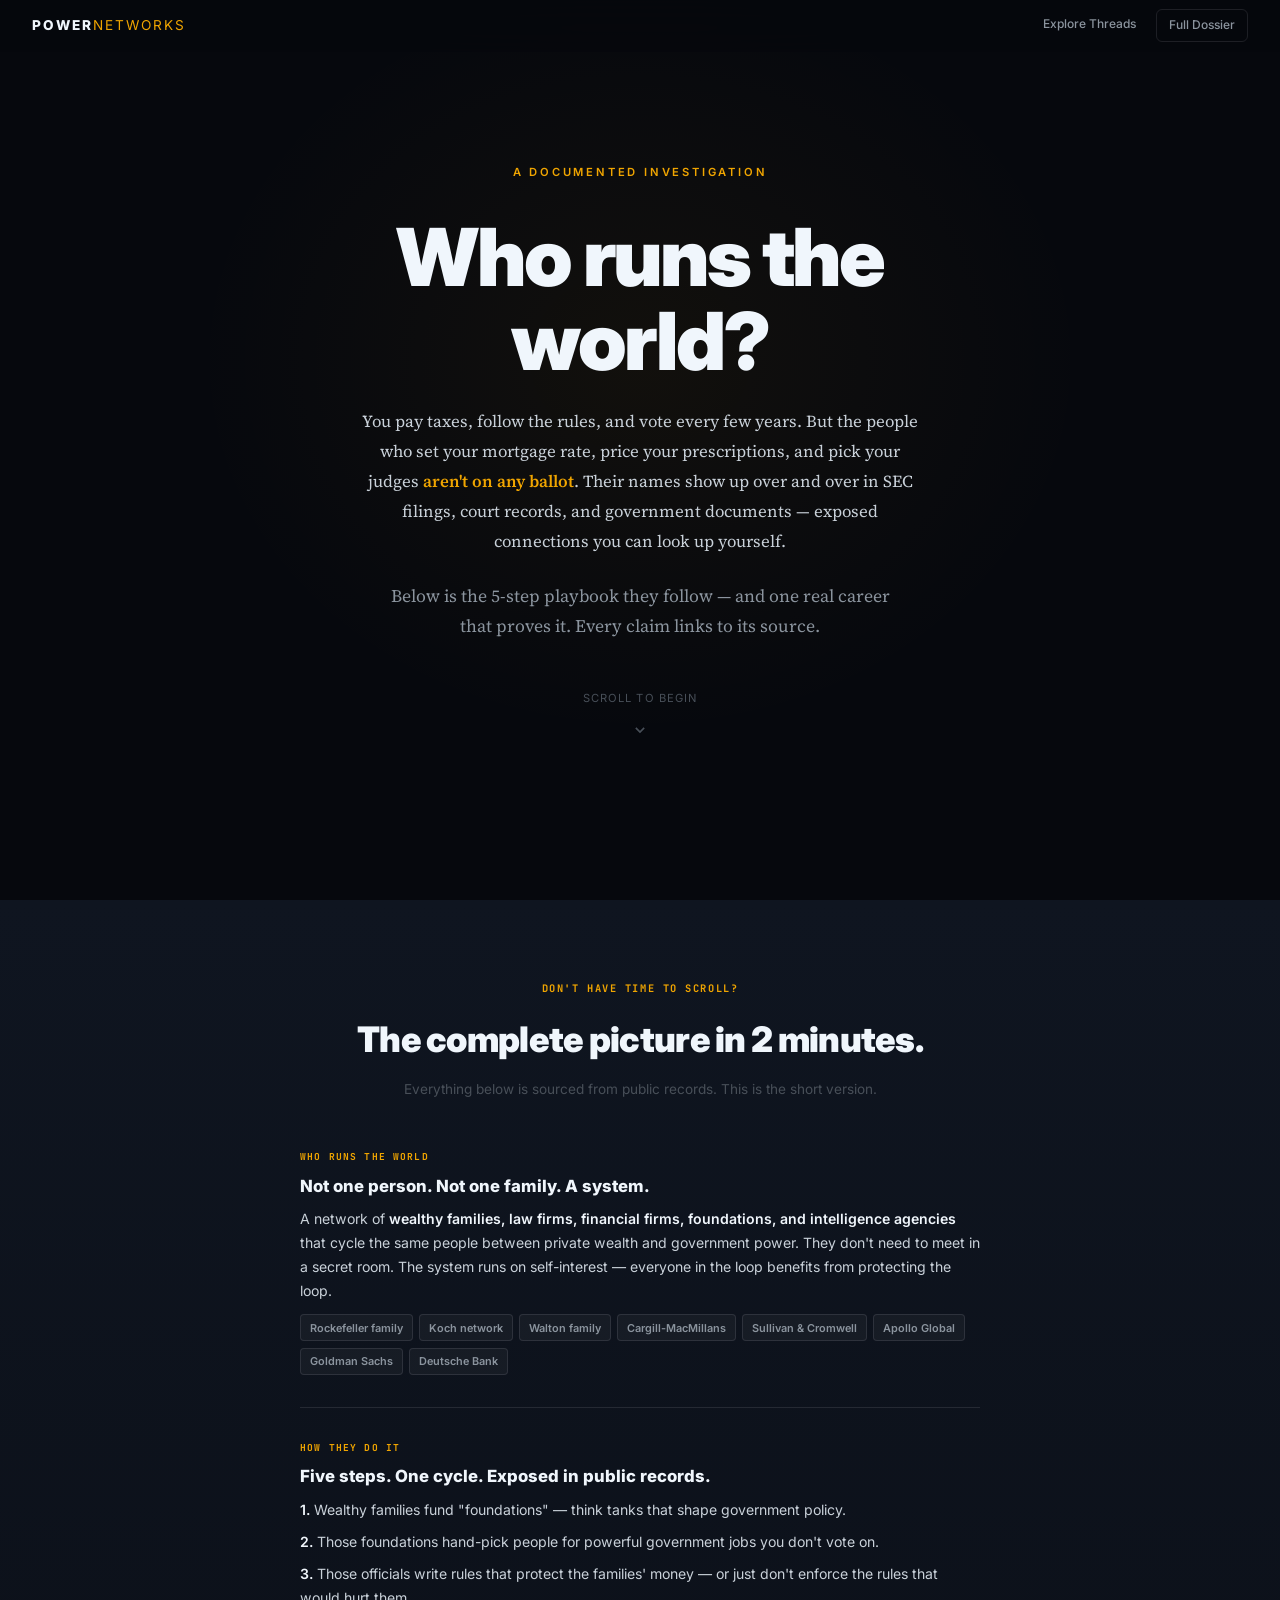
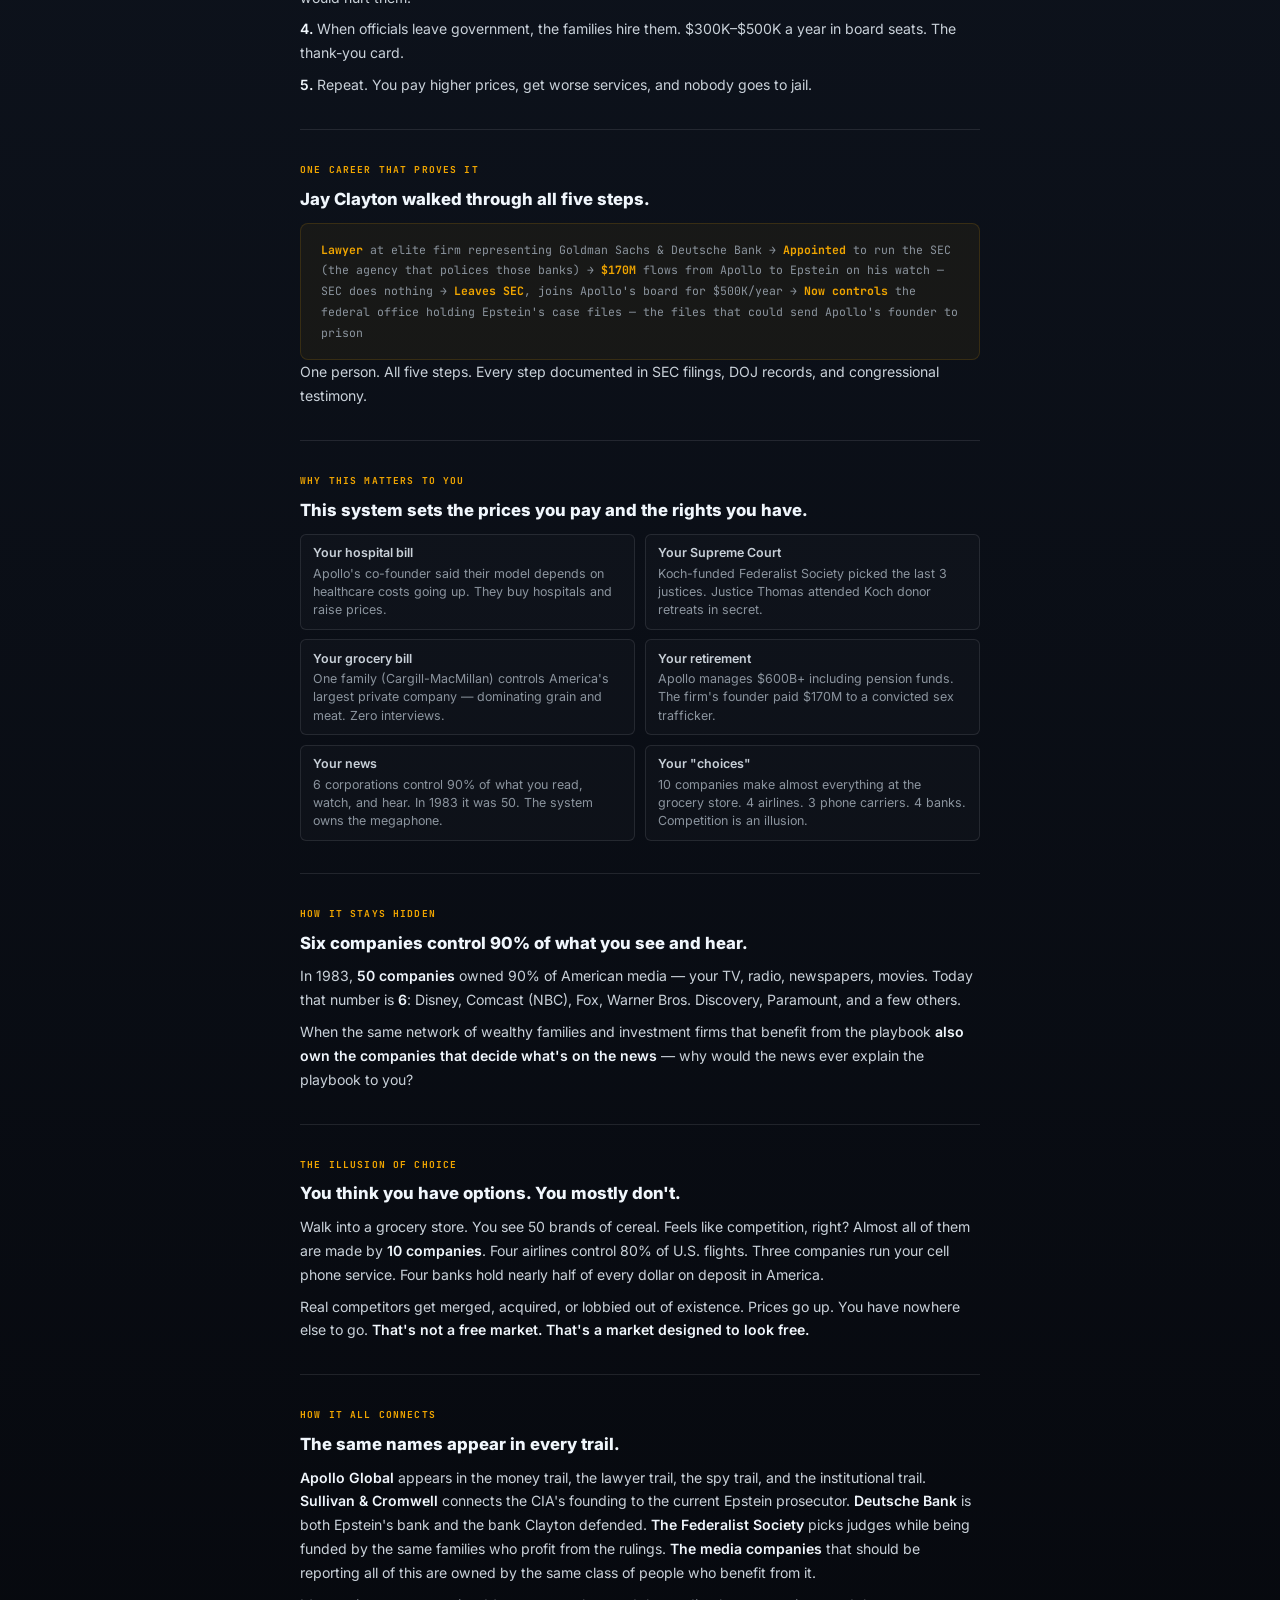
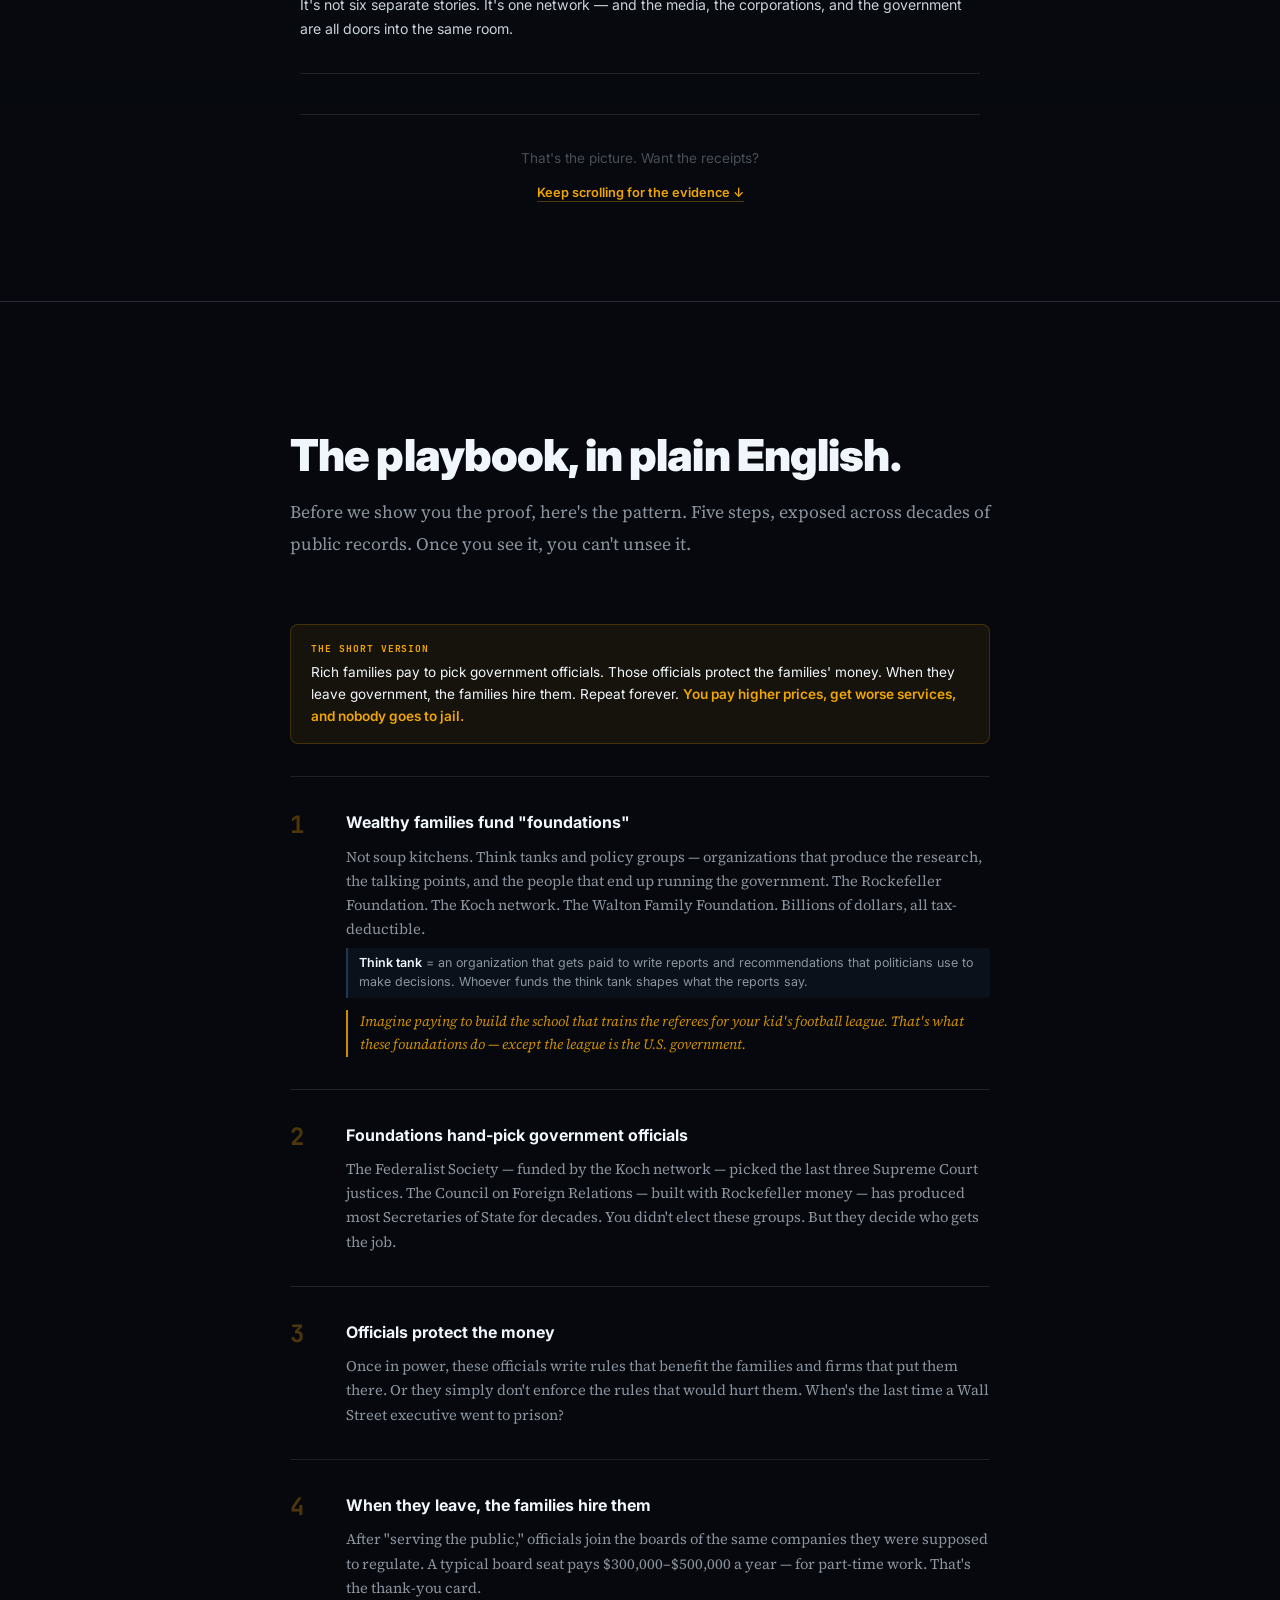
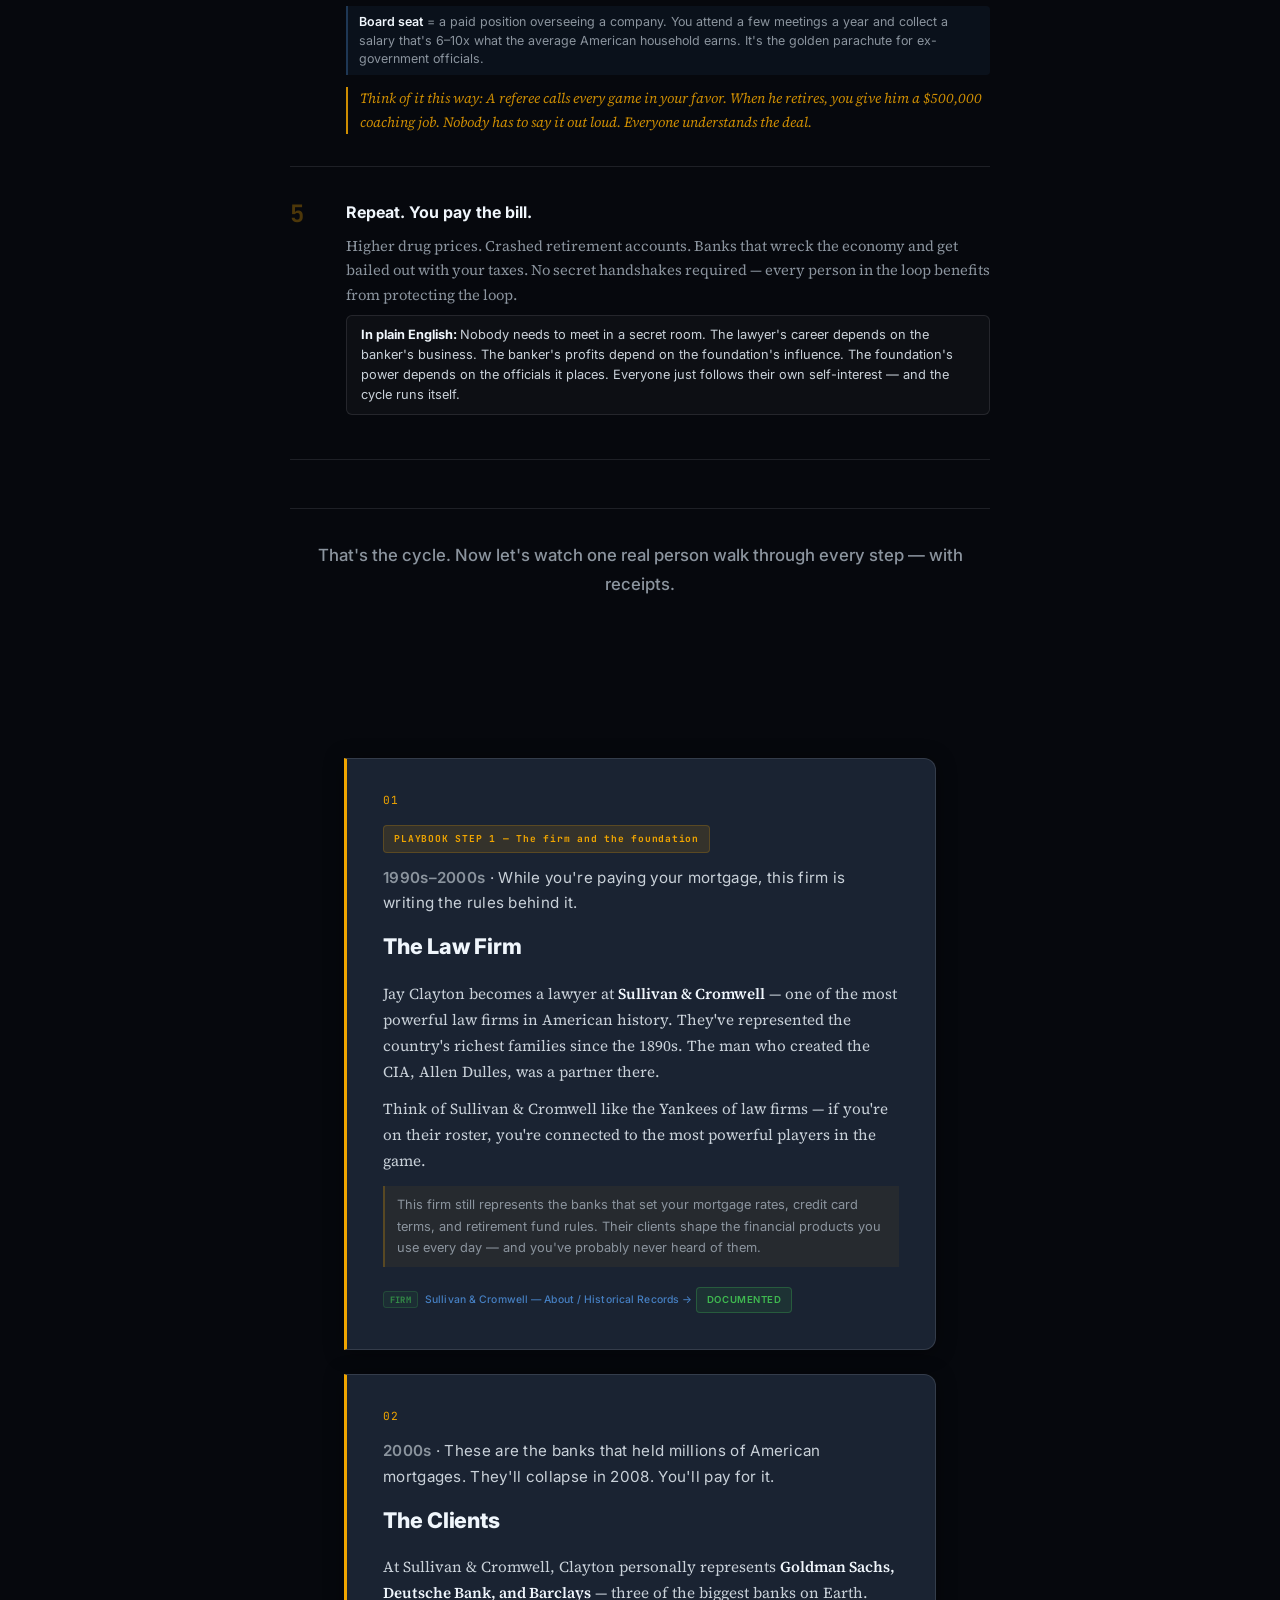
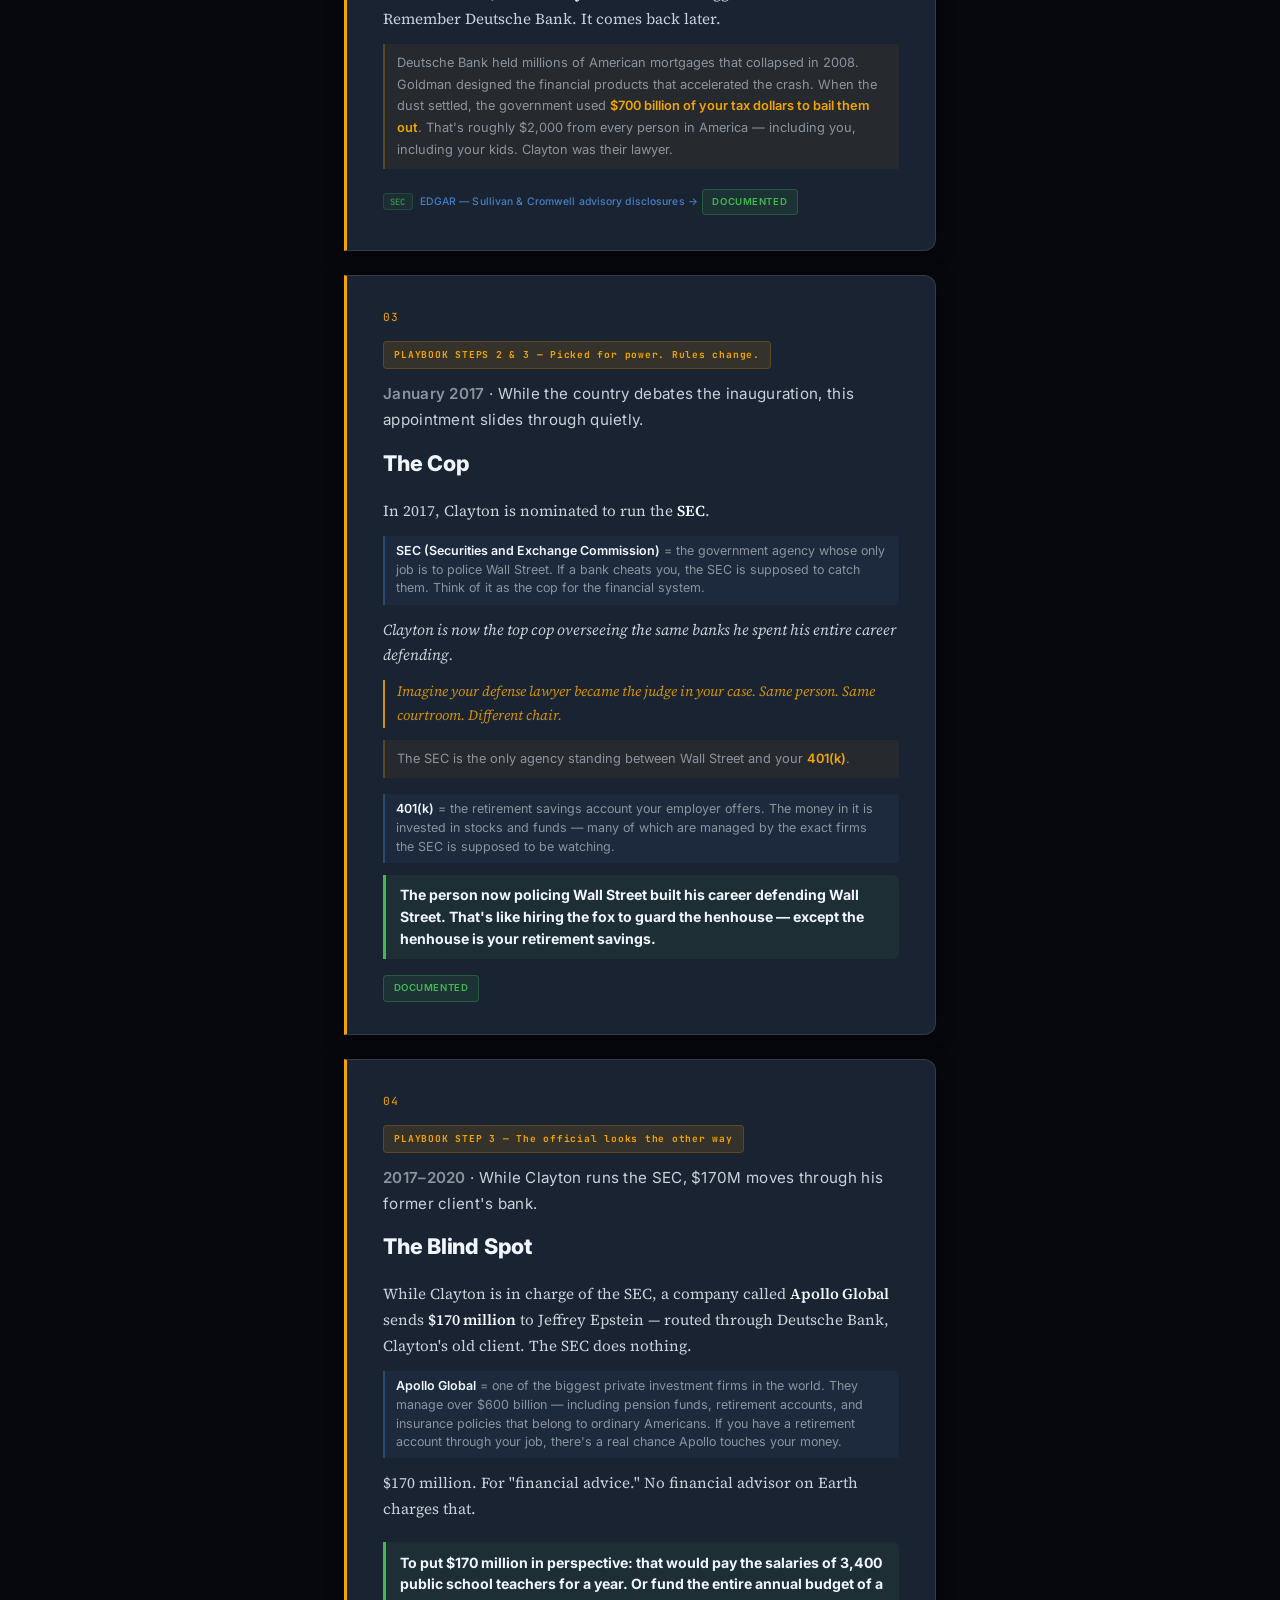
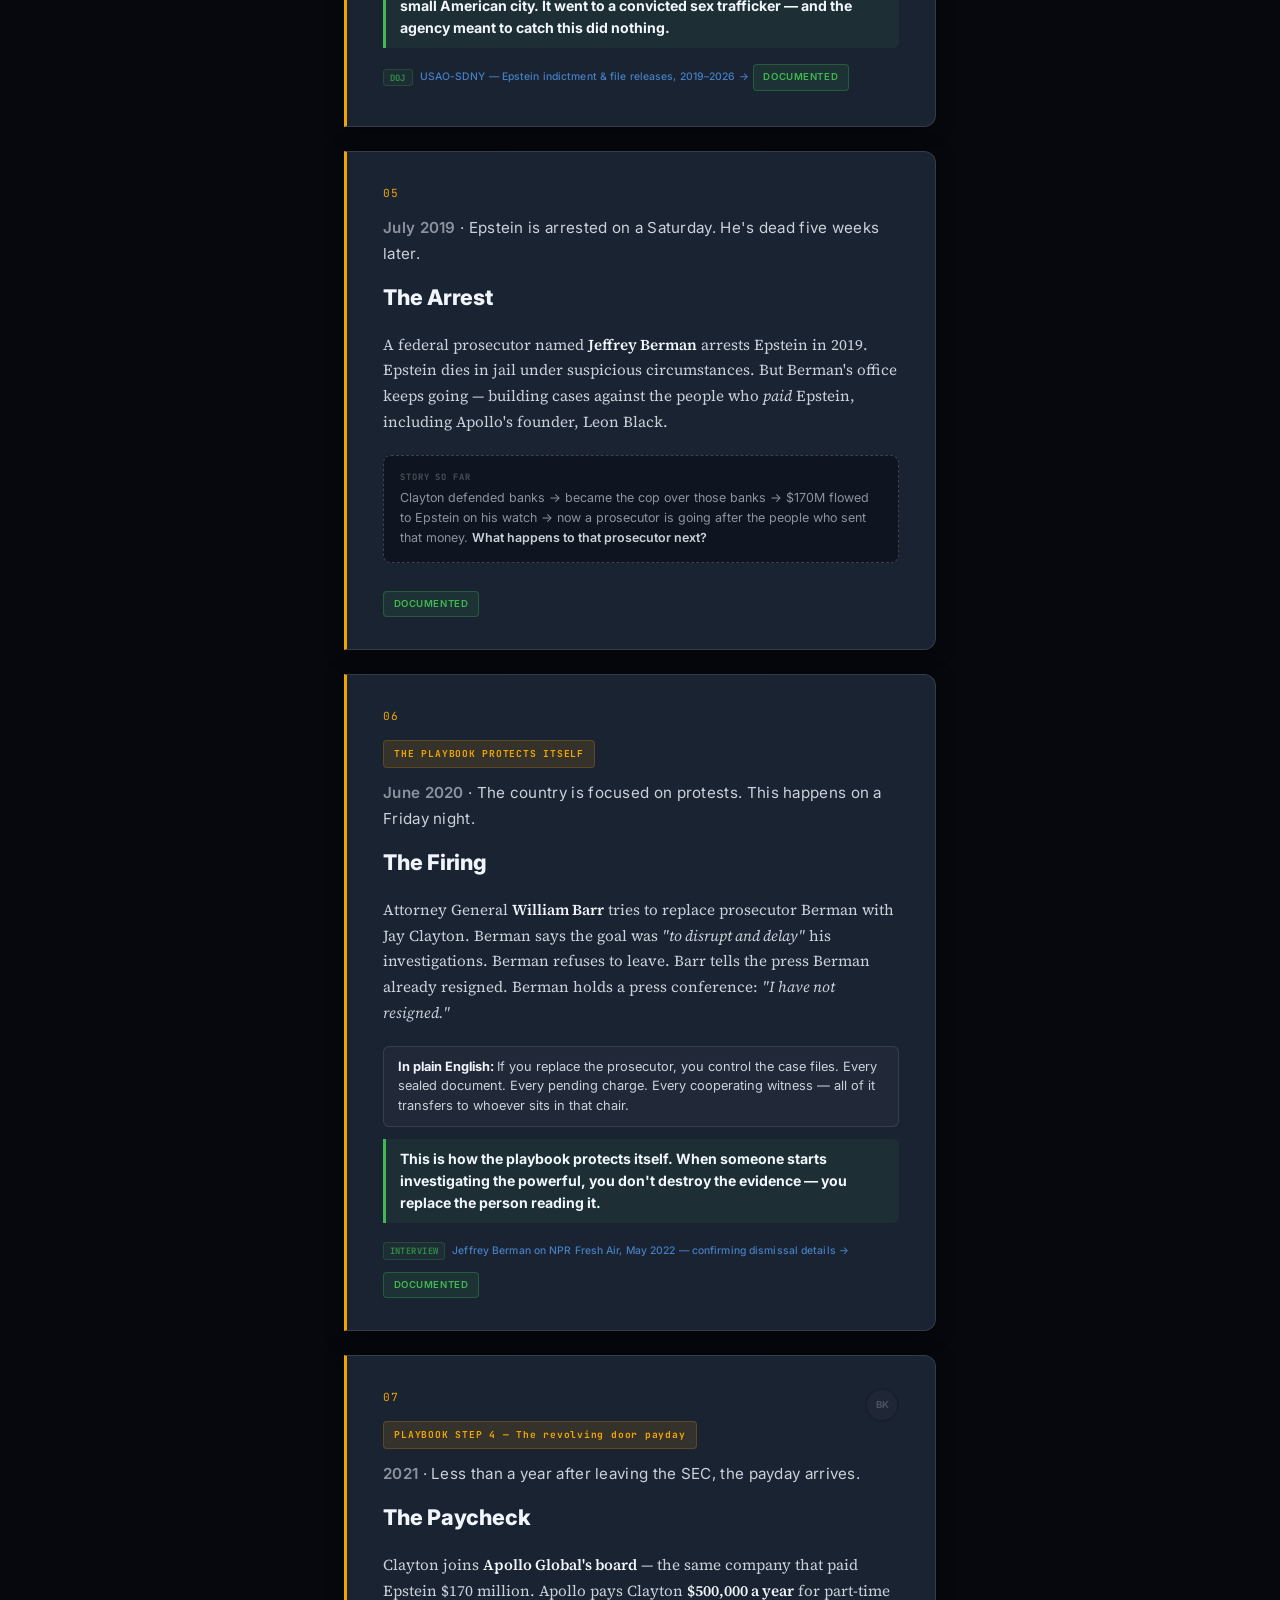
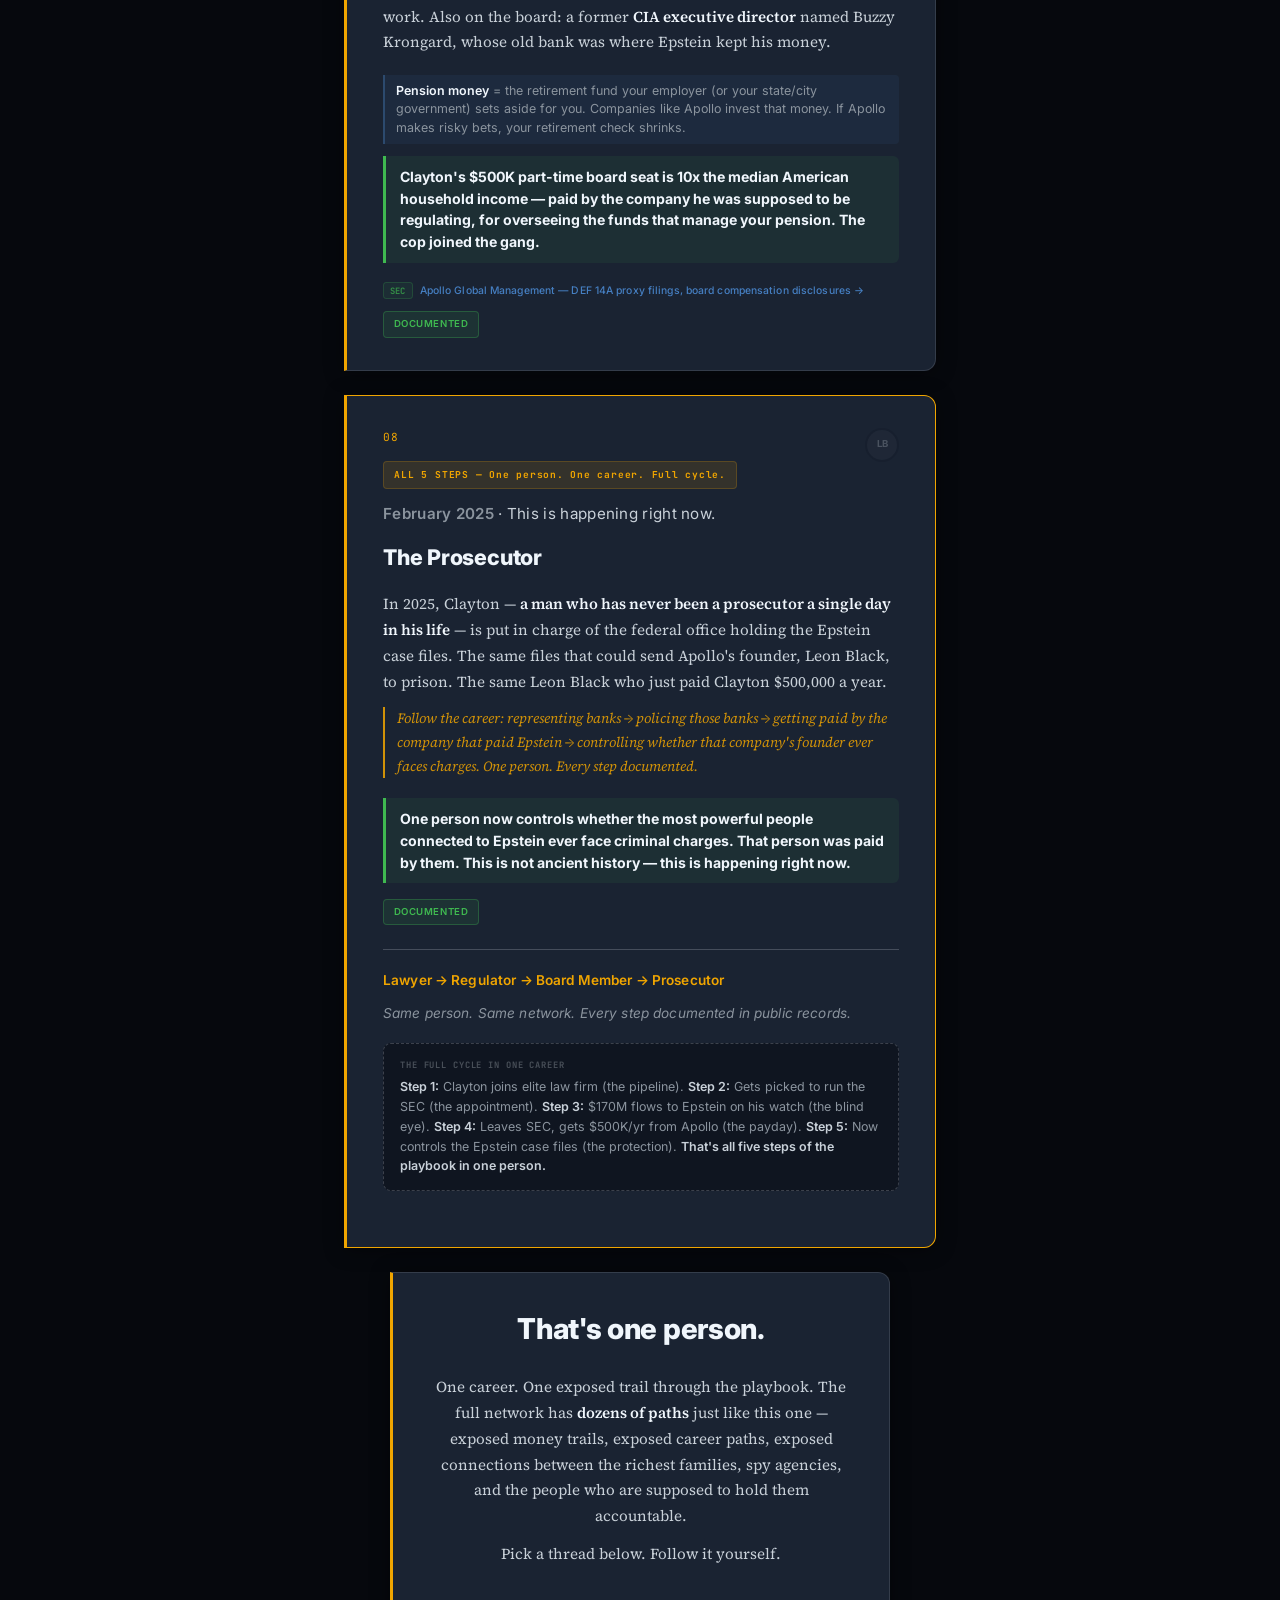
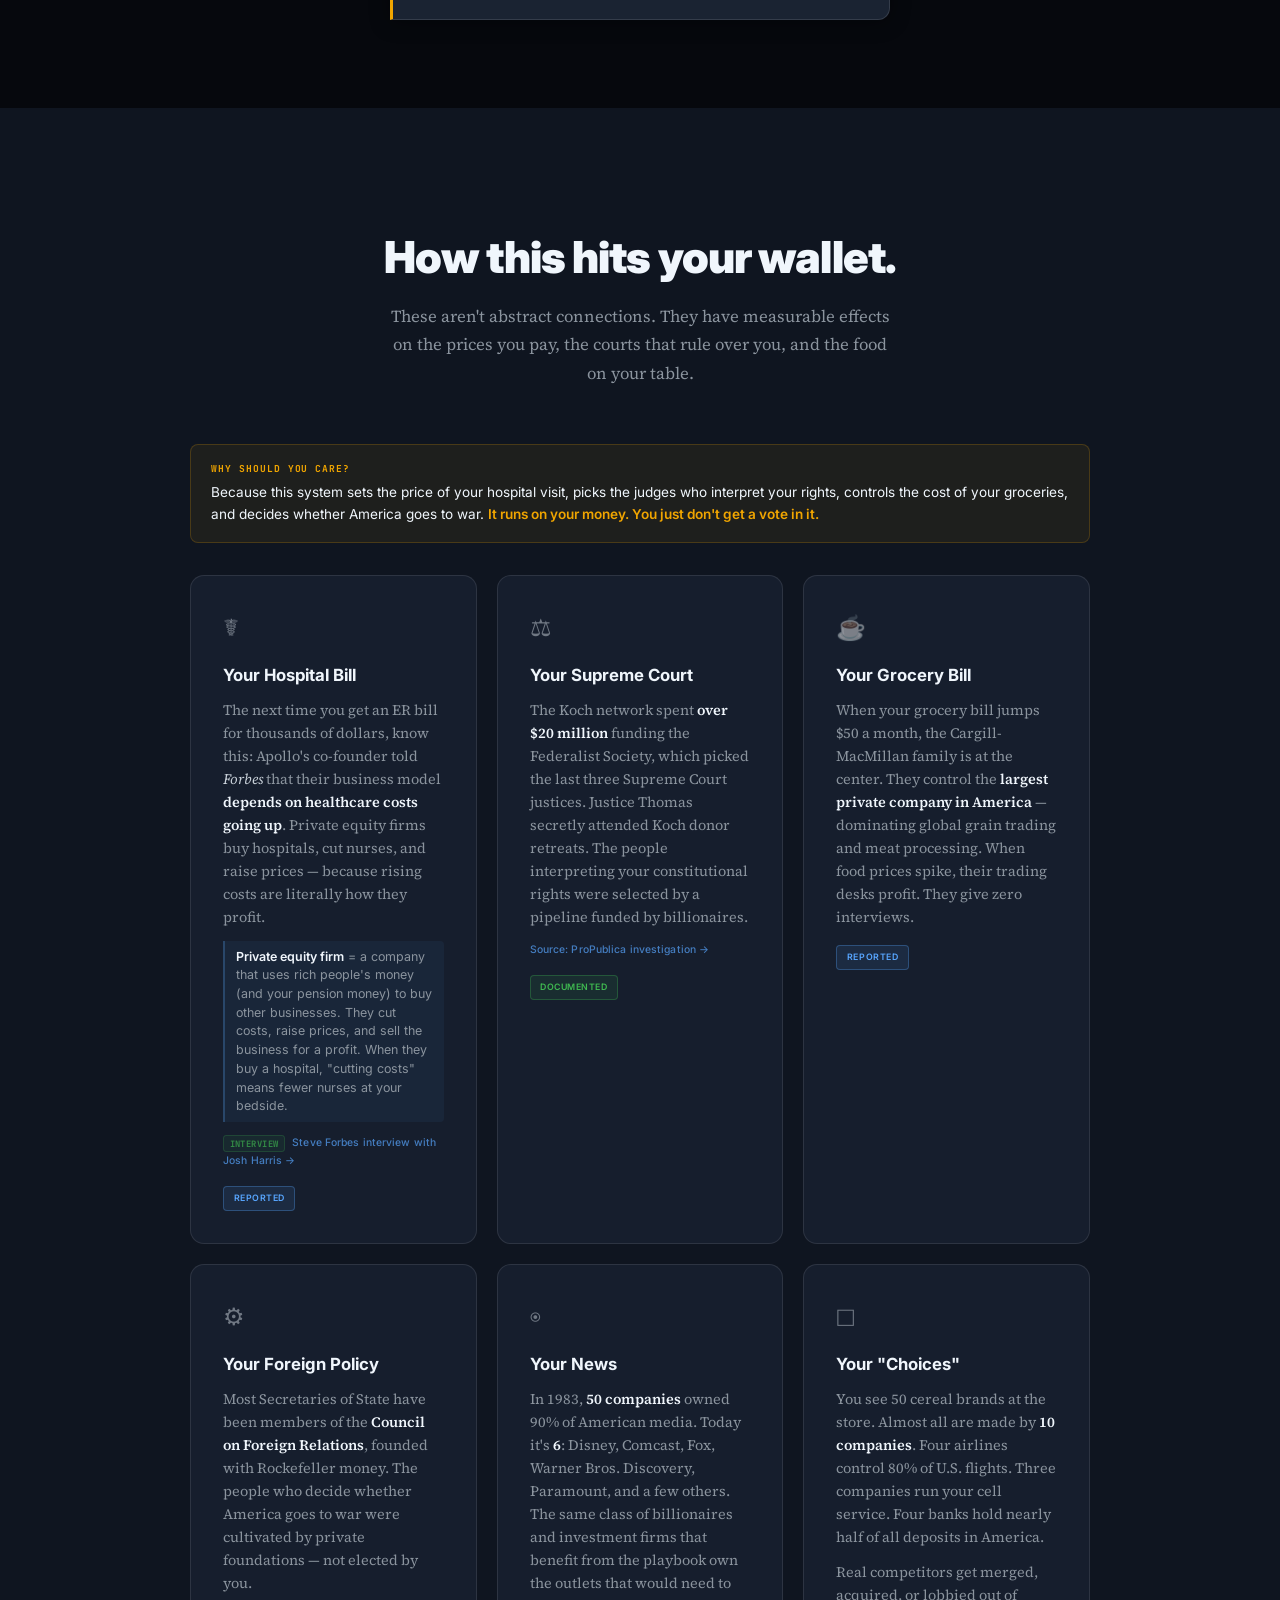
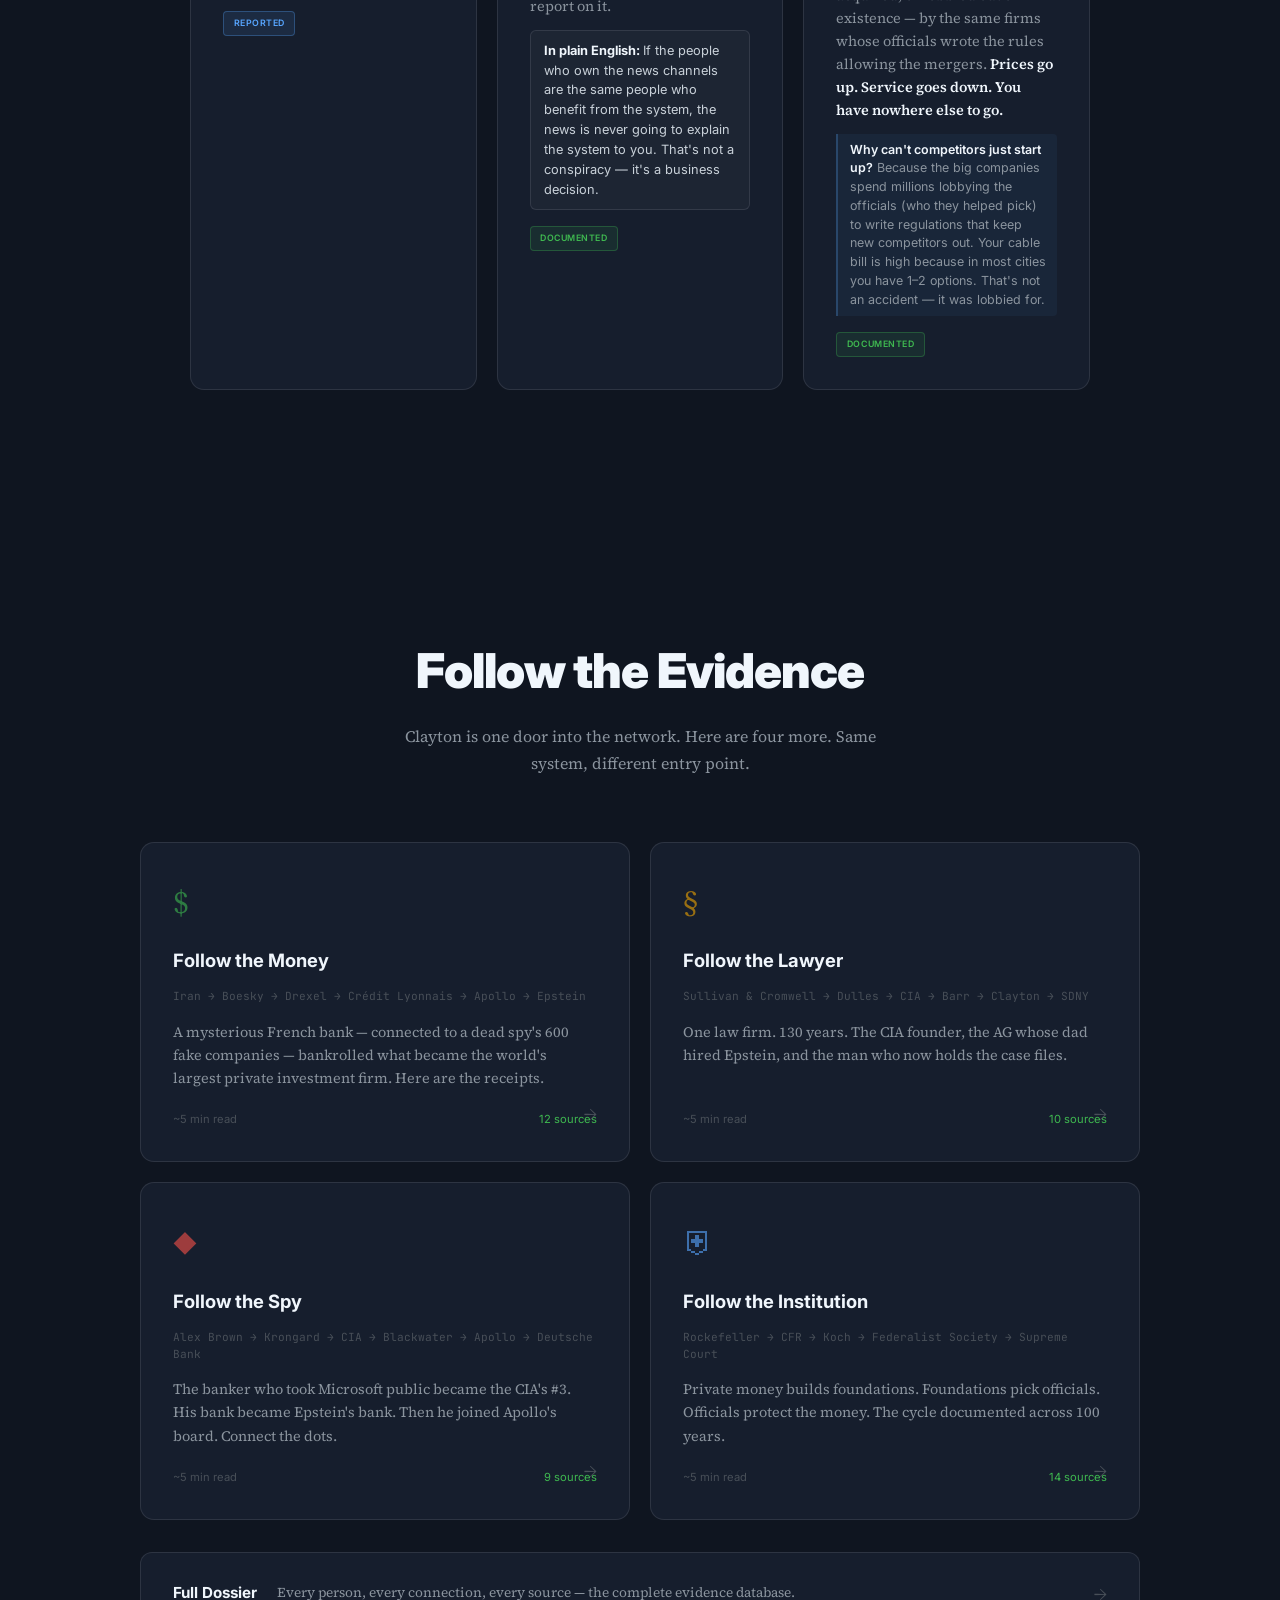
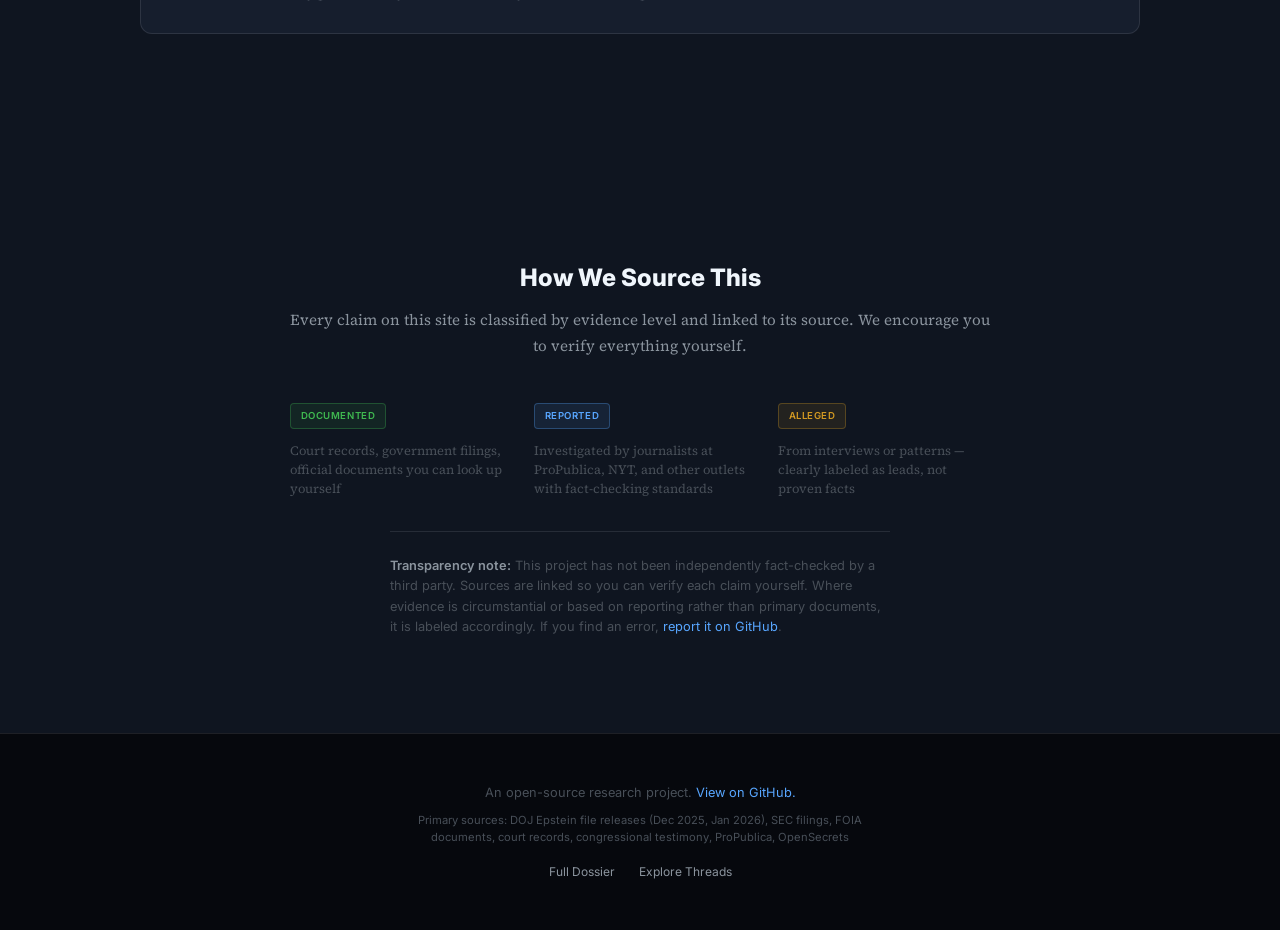
==== commit a12be8f1: "Add media consolidation, corporate consolidation, and illusion of choice - New exec-summary blocks: " ====
--- a/index.html
+++ b/index.html
@@ -119,15 +119,39 @@
             <strong>Your retirement</strong>
             Apollo manages $600B+ including pension funds. The firm's founder paid $170M to a convicted sex trafficker.
           </div>
-        </div>
+          <div class="exec-impact-item">
+            <strong>Your news</strong>
+            6 corporations control 90% of what you read, watch, and hear. In 1983 it was 50. The system owns the megaphone.
+          </div>
+          <div class="exec-impact-item">
+            <strong>Your "choices"</strong>
+            10 companies make almost everything at the grocery store. 4 airlines. 3 phone carriers. 4 banks. Competition is an illusion.
+          </div>
+        </div>
+      </div>
+
+      <!-- HOW IT STAYS HIDDEN -->
+      <div class="exec-block">
+        <span class="exec-block-label">HOW IT STAYS HIDDEN</span>
+        <h3>Six companies control 90% of what you see and hear.</h3>
+        <p>In 1983, <strong>50 companies</strong> owned 90% of American media — your TV, radio, newspapers, movies. Today that number is <strong>6</strong>: Disney, Comcast (NBC), Fox, Warner Bros. Discovery, Paramount, and a few others.</p>
+        <p>When the same network of wealthy families and investment firms that benefit from the playbook <strong>also own the companies that decide what's on the news</strong> — why would the news ever explain the playbook to you?</p>
+      </div>
+
+      <!-- THE ILLUSION OF CHOICE -->
+      <div class="exec-block">
+        <span class="exec-block-label">THE ILLUSION OF CHOICE</span>
+        <h3>You think you have options. You mostly don't.</h3>
+        <p>Walk into a grocery store. You see 50 brands of cereal. Feels like competition, right? Almost all of them are made by <strong>10 companies</strong>. Four airlines control 80% of U.S. flights. Three companies run your cell phone service. Four banks hold nearly half of every dollar on deposit in America.</p>
+        <p>Real competitors get merged, acquired, or lobbied out of existence. Prices go up. You have nowhere else to go. <strong>That's not a free market. That's a market designed to look free.</strong></p>
       </div>
 
       <!-- HOW IT CONNECTS -->
       <div class="exec-block">
         <span class="exec-block-label">HOW IT ALL CONNECTS</span>
         <h3>The same names appear in every trail.</h3>
-        <p><strong>Apollo Global</strong> appears in the money trail, the lawyer trail, the spy trail, and the institutional trail. <strong>Sullivan & Cromwell</strong> connects the CIA's founding to the current Epstein prosecutor. <strong>Deutsche Bank</strong> is both Epstein's bank and the bank Clayton defended. <strong>The Federalist Society</strong> picks judges while being funded by the same families who profit from the rulings.</p>
-        <p>It's not four separate stories. It's one network with four doors.</p>
+        <p><strong>Apollo Global</strong> appears in the money trail, the lawyer trail, the spy trail, and the institutional trail. <strong>Sullivan & Cromwell</strong> connects the CIA's founding to the current Epstein prosecutor. <strong>Deutsche Bank</strong> is both Epstein's bank and the bank Clayton defended. <strong>The Federalist Society</strong> picks judges while being funded by the same families who profit from the rulings. <strong>The media companies</strong> that should be reporting all of this are owned by the same class of people who benefit from it.</p>
+        <p>It's not six separate stories. It's one network — and the media, the corporations, and the government are all doors into the same room.</p>
       </div>
 
       <div class="exec-continue">
@@ -399,6 +423,21 @@
           <p>Most Secretaries of State have been members of the <strong>Council on Foreign Relations</strong>, founded with Rockefeller money. The people who decide whether America goes to war were cultivated by private foundations — not elected by you.</p>
           <div class="evidence-tag reported">REPORTED</div>
         </div>
+        <div class="matters-card">
+          <div class="matters-icon">&#9673;</div>
+          <h3>Your News</h3>
+          <p>In 1983, <strong>50 companies</strong> owned 90% of American media. Today it's <strong>6</strong>: Disney, Comcast, Fox, Warner Bros. Discovery, Paramount, and a few others. The same class of billionaires and investment firms that benefit from the playbook own the outlets that would need to report on it.</p>
+          <div class="plain-english">If the people who own the news channels are the same people who benefit from the system, the news is never going to explain the system to you. That's not a conspiracy — it's a business decision.</div>
+          <div class="evidence-tag documented">DOCUMENTED</div>
+        </div>
+        <div class="matters-card">
+          <div class="matters-icon">&#9744;</div>
+          <h3>Your "Choices"</h3>
+          <p>You see 50 cereal brands at the store. Almost all are made by <strong>10 companies</strong>. Four airlines control 80% of U.S. flights. Three companies run your cell service. Four banks hold nearly half of all deposits in America.</p>
+          <p>Real competitors get merged, acquired, or lobbied out of existence — by the same firms whose officials wrote the rules allowing the mergers. <strong>Prices go up. Service goes down. You have nowhere else to go.</strong></p>
+          <div class="term-define"><strong>Why can't competitors just start up?</strong> Because the big companies spend millions lobbying the officials (who they helped pick) to write regulations that keep new competitors out. Your cable bill is high because in most cities you have 1–2 options. That's not an accident — it was lobbied for.</div>
+          <div class="evidence-tag documented">DOCUMENTED</div>
+        </div>
       </div>
     </div>
   </section>
--- a/narrative.css
+++ b/narrative.css
@@ -972,7 +972,7 @@
 
 .matters-grid {
   display: grid;
-  grid-template-columns: repeat(2, 1fr);
+  grid-template-columns: repeat(3, 1fr);
   gap: 1.25rem;
 }
 
@@ -1019,7 +1019,13 @@
   font-size: 0.55rem;
 }
 
-@media (max-width: 700px) {
+@media (max-width: 900px) {
+  .matters-grid {
+    grid-template-columns: repeat(2, 1fr);
+  }
+}
+
+@media (max-width: 600px) {
   .matters-grid {
     grid-template-columns: 1fr;
   }
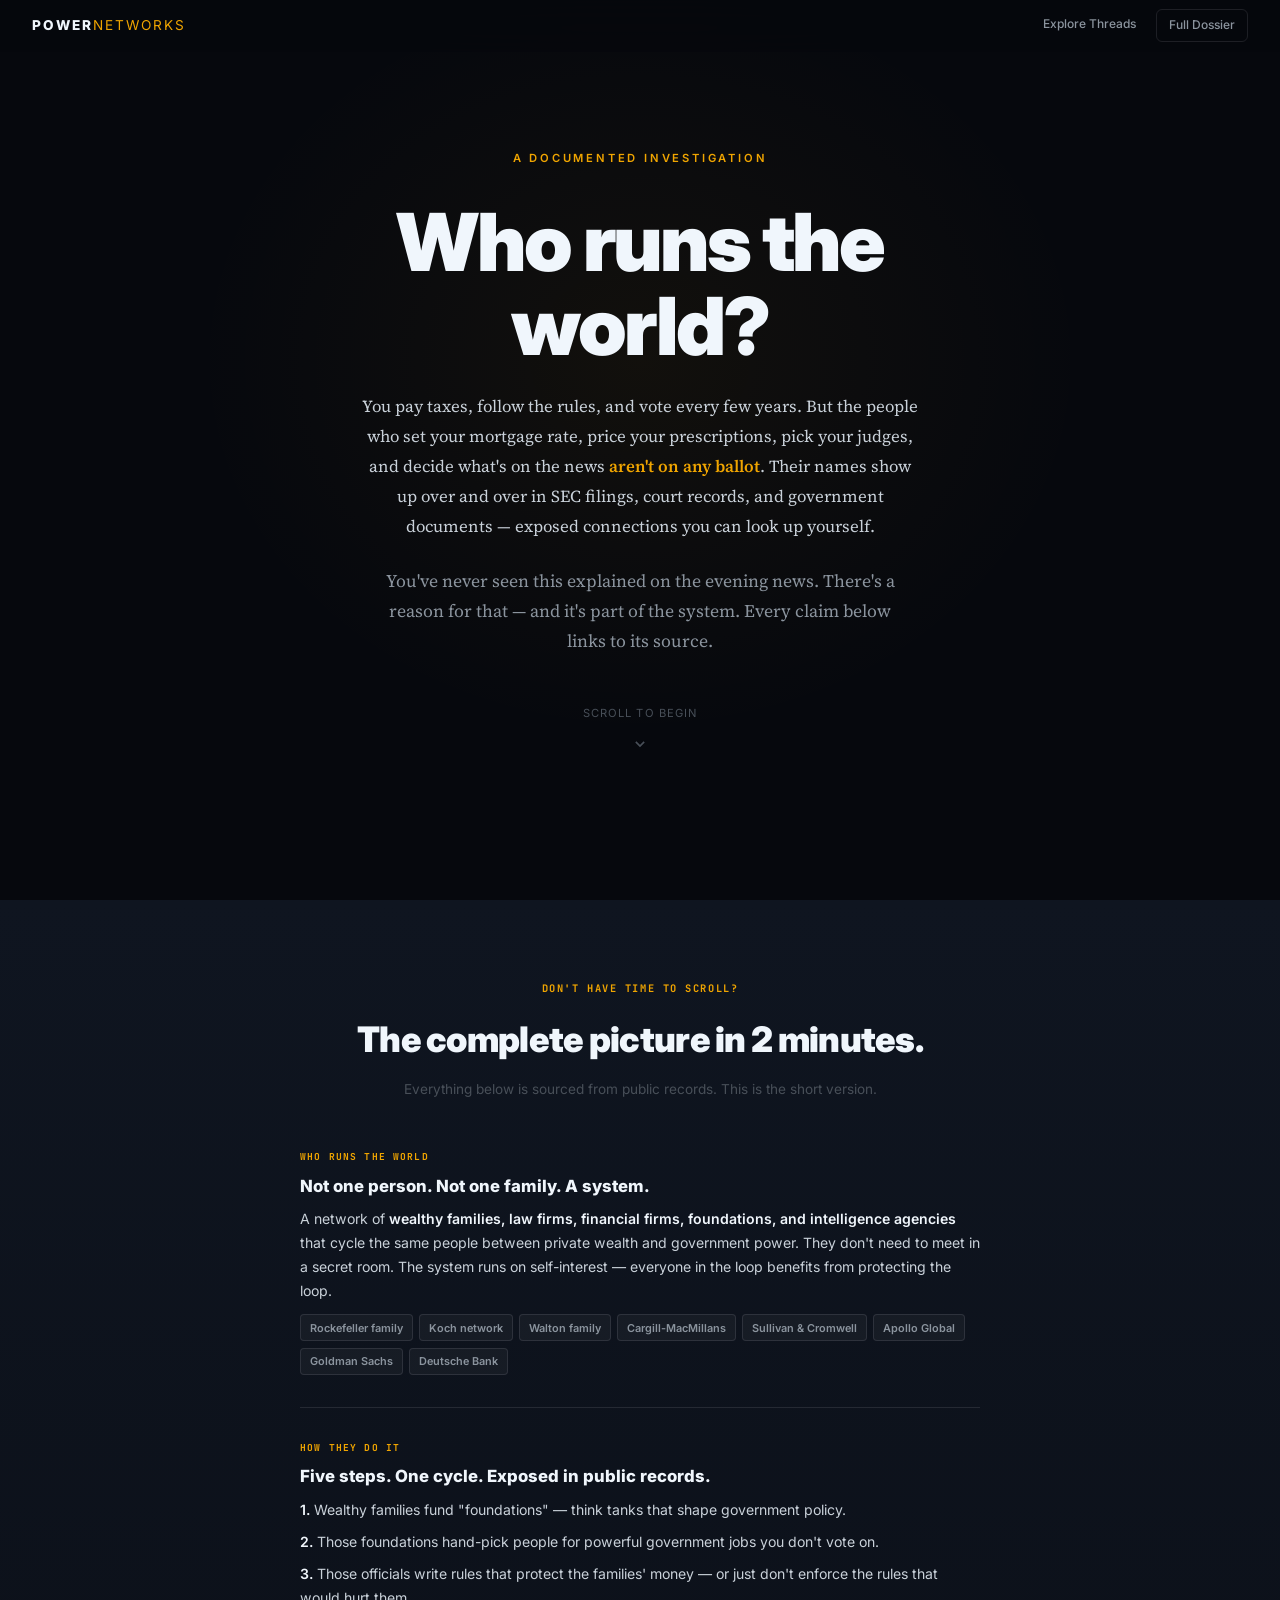
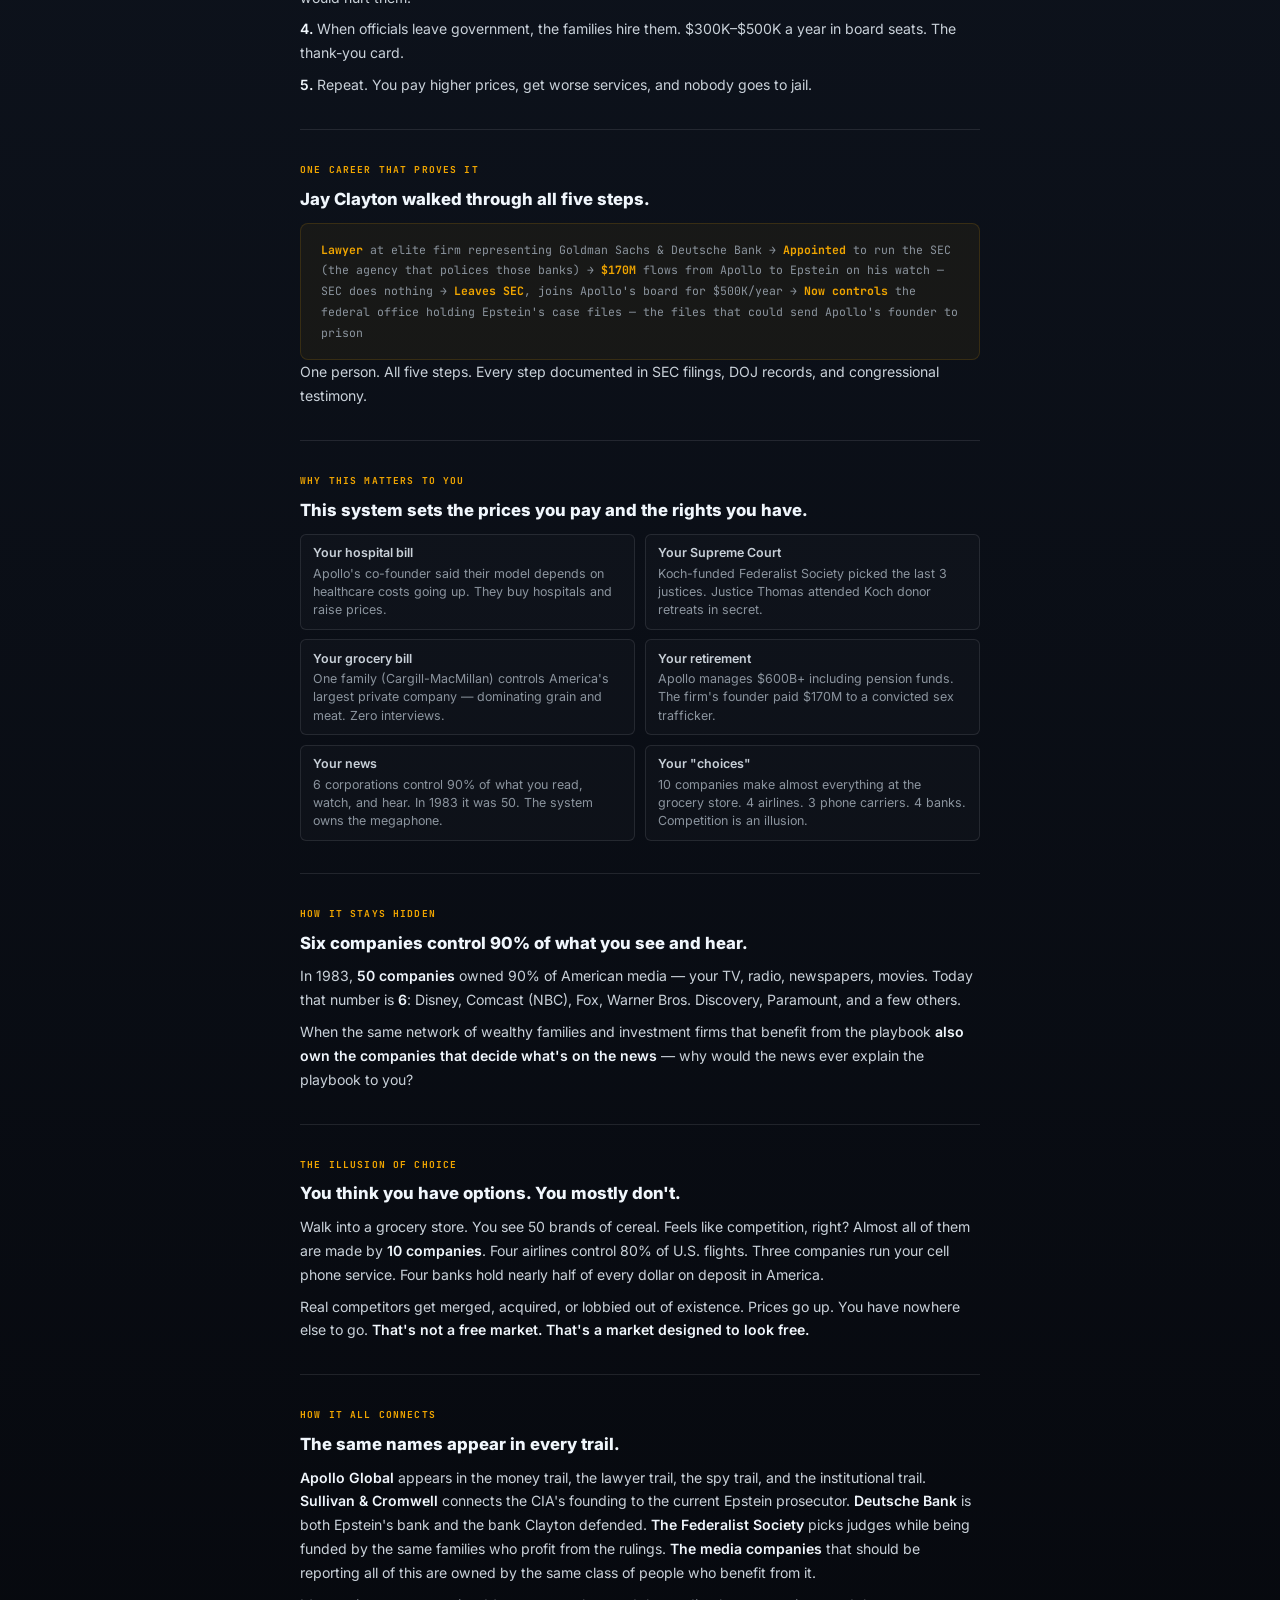
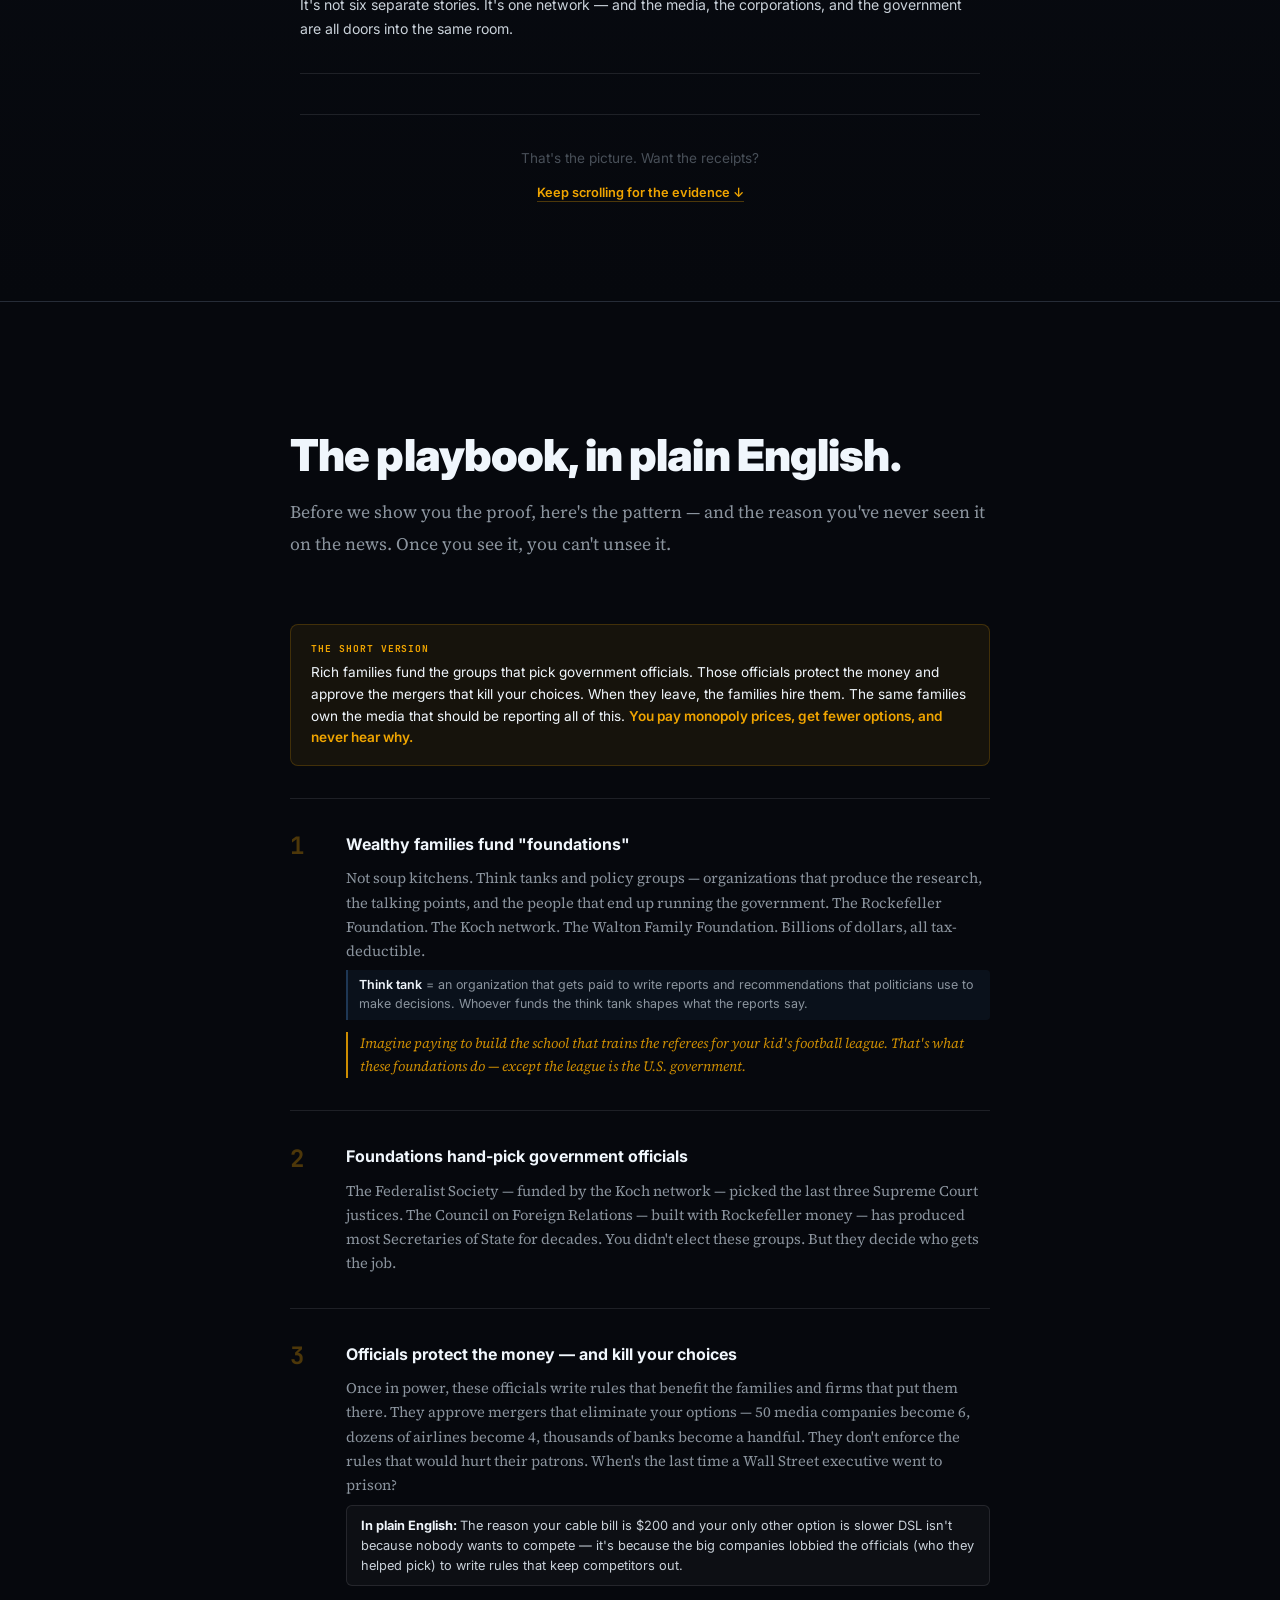
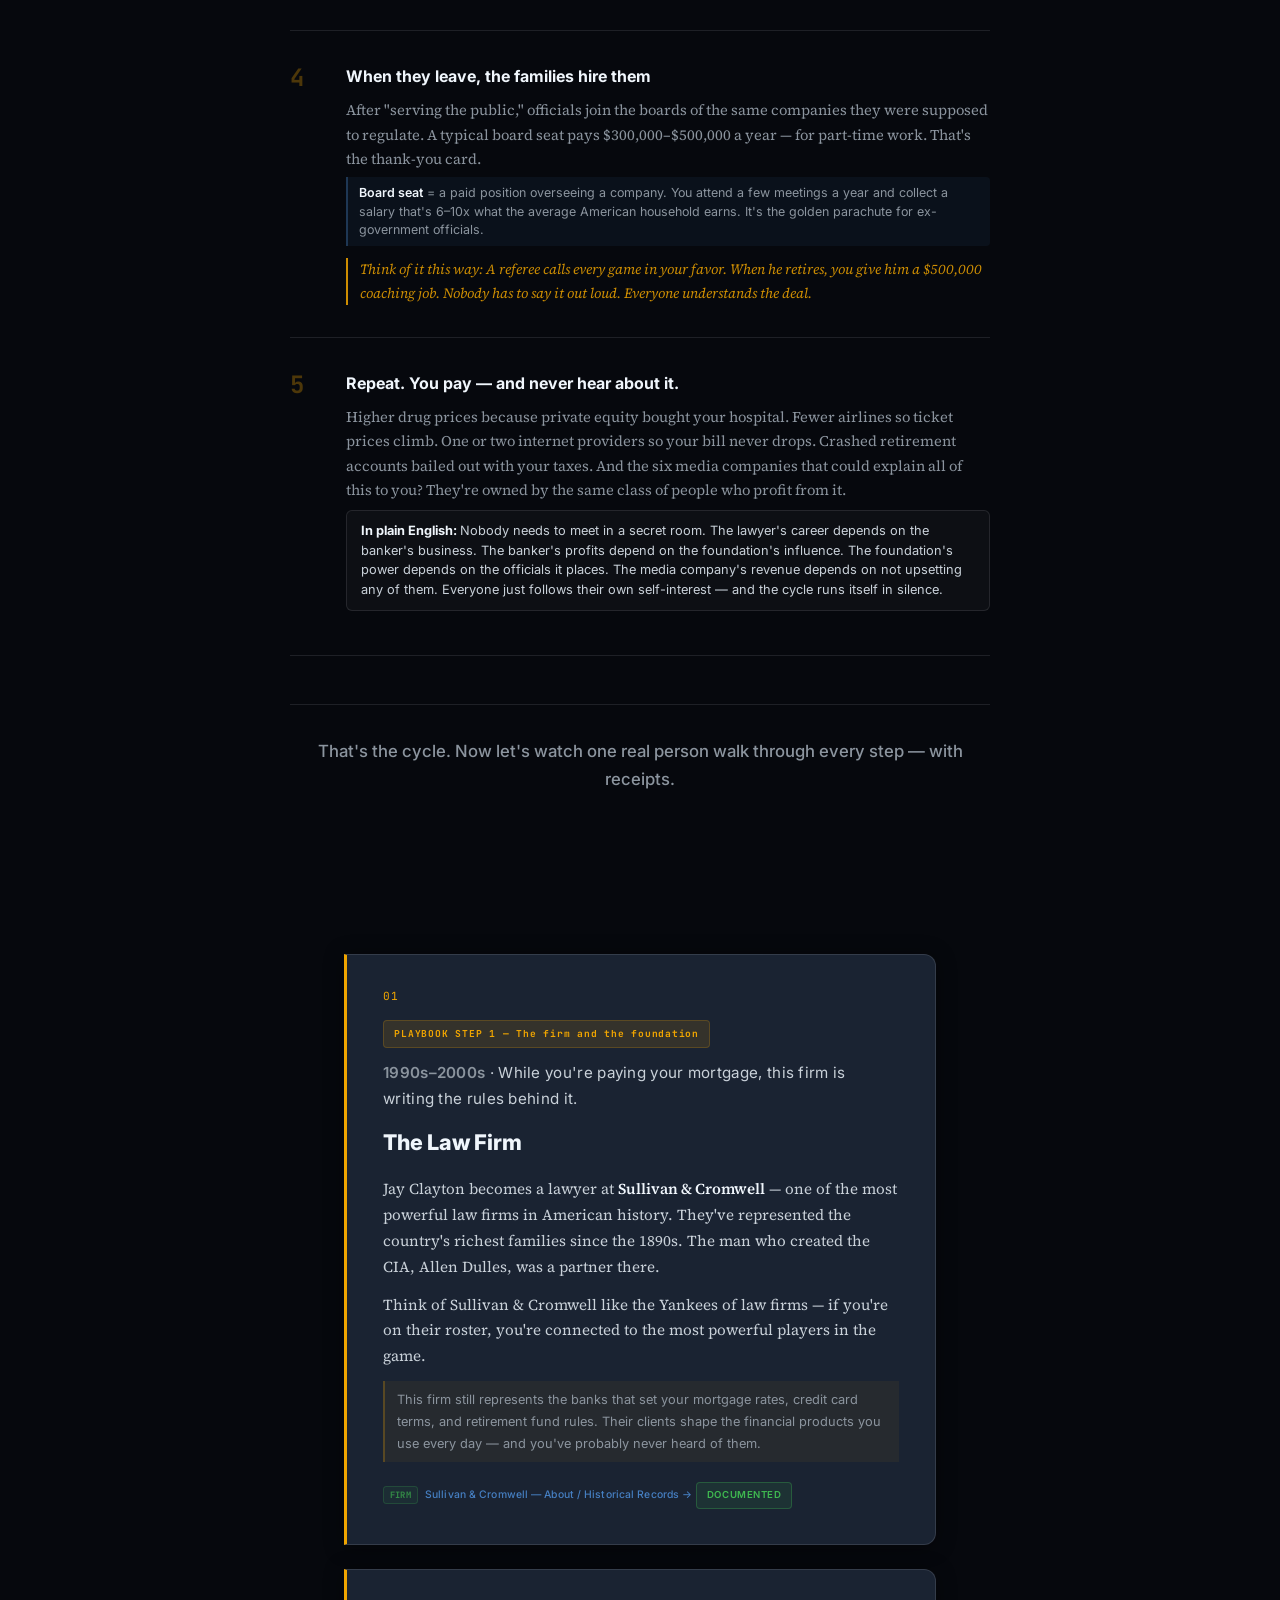
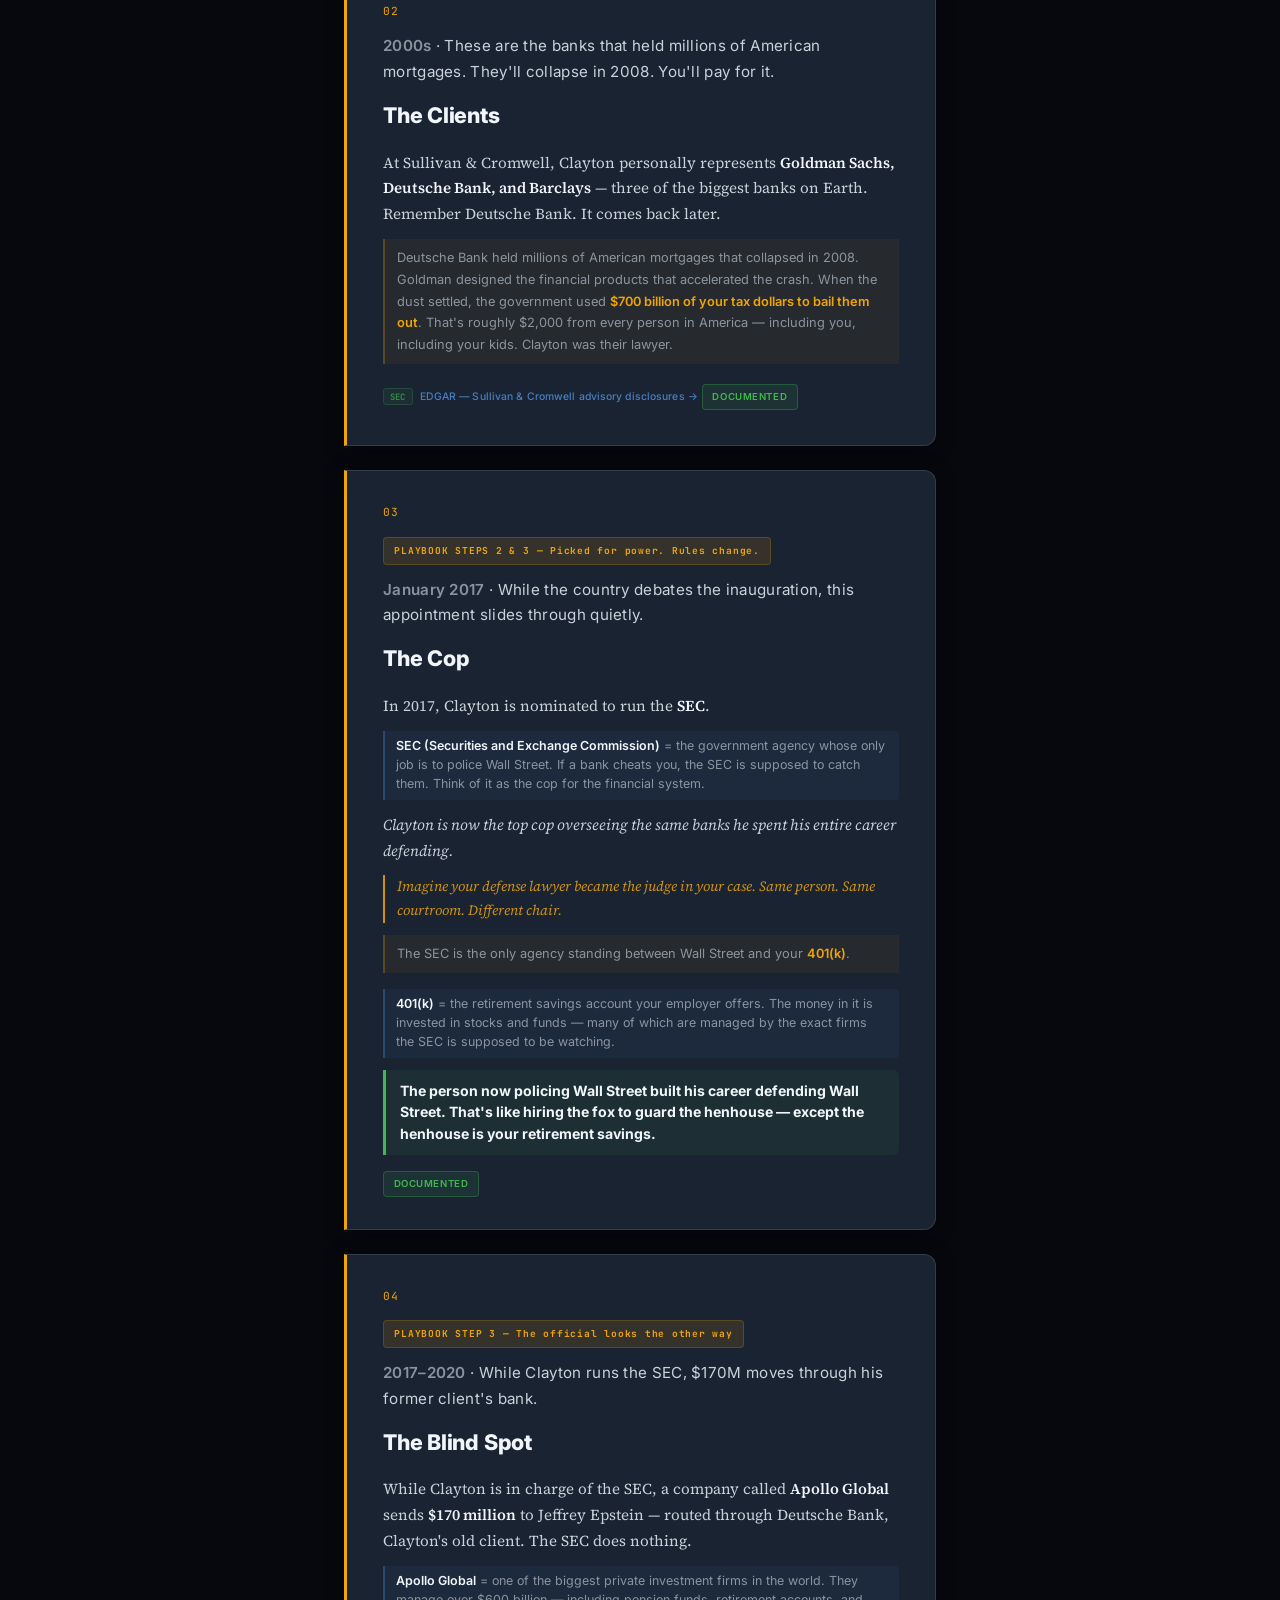
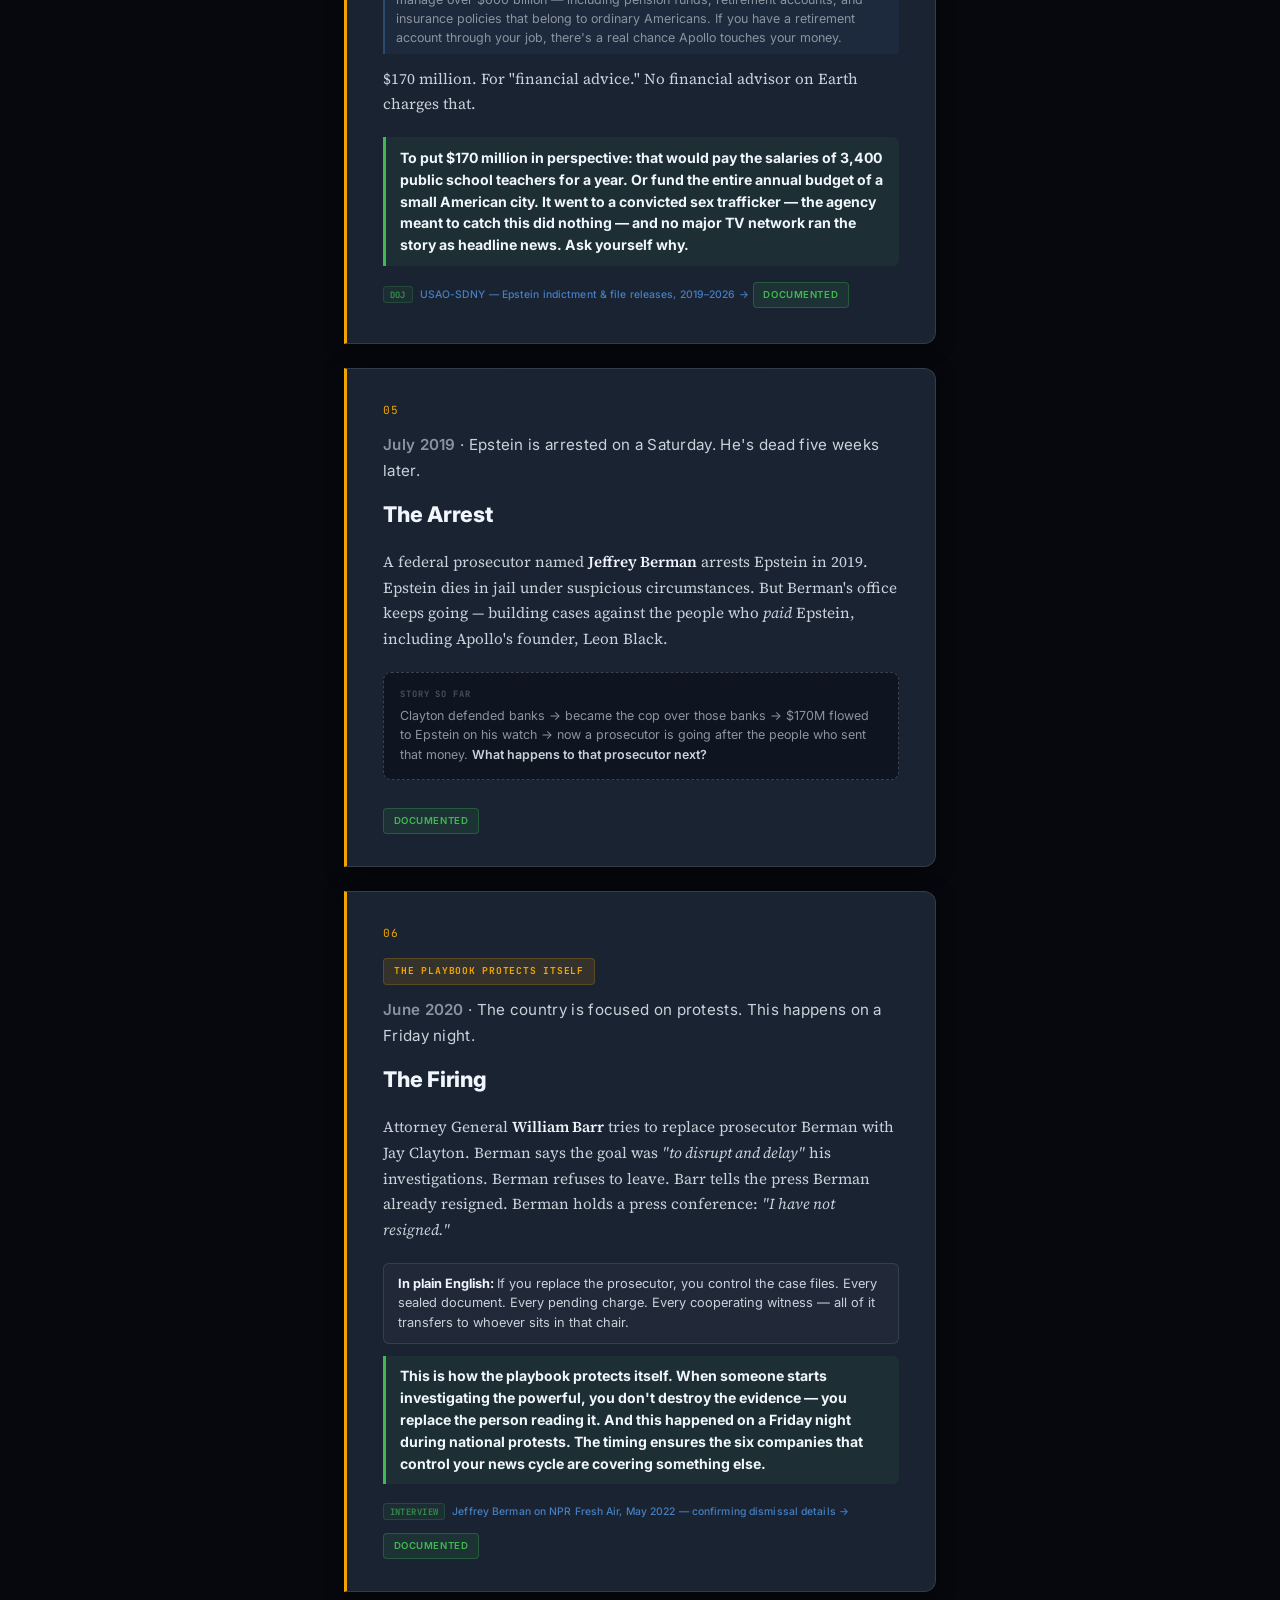
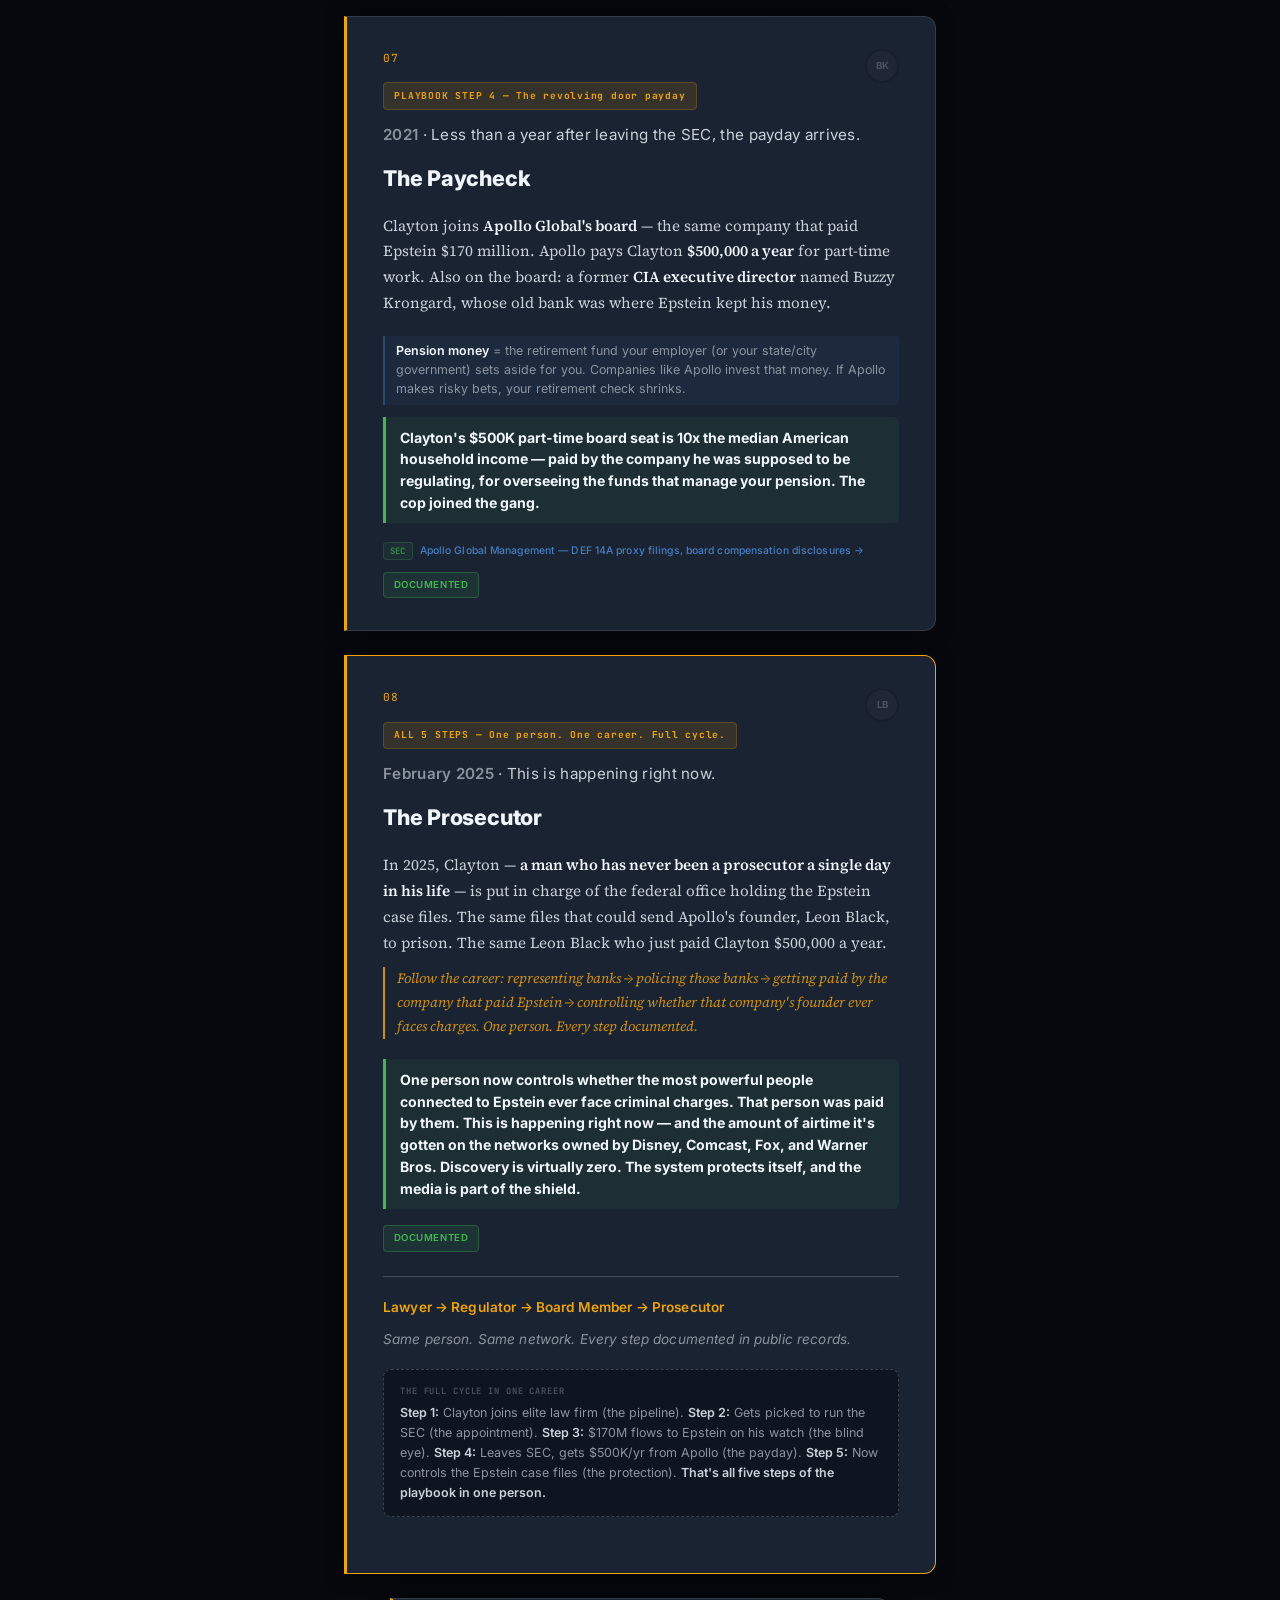
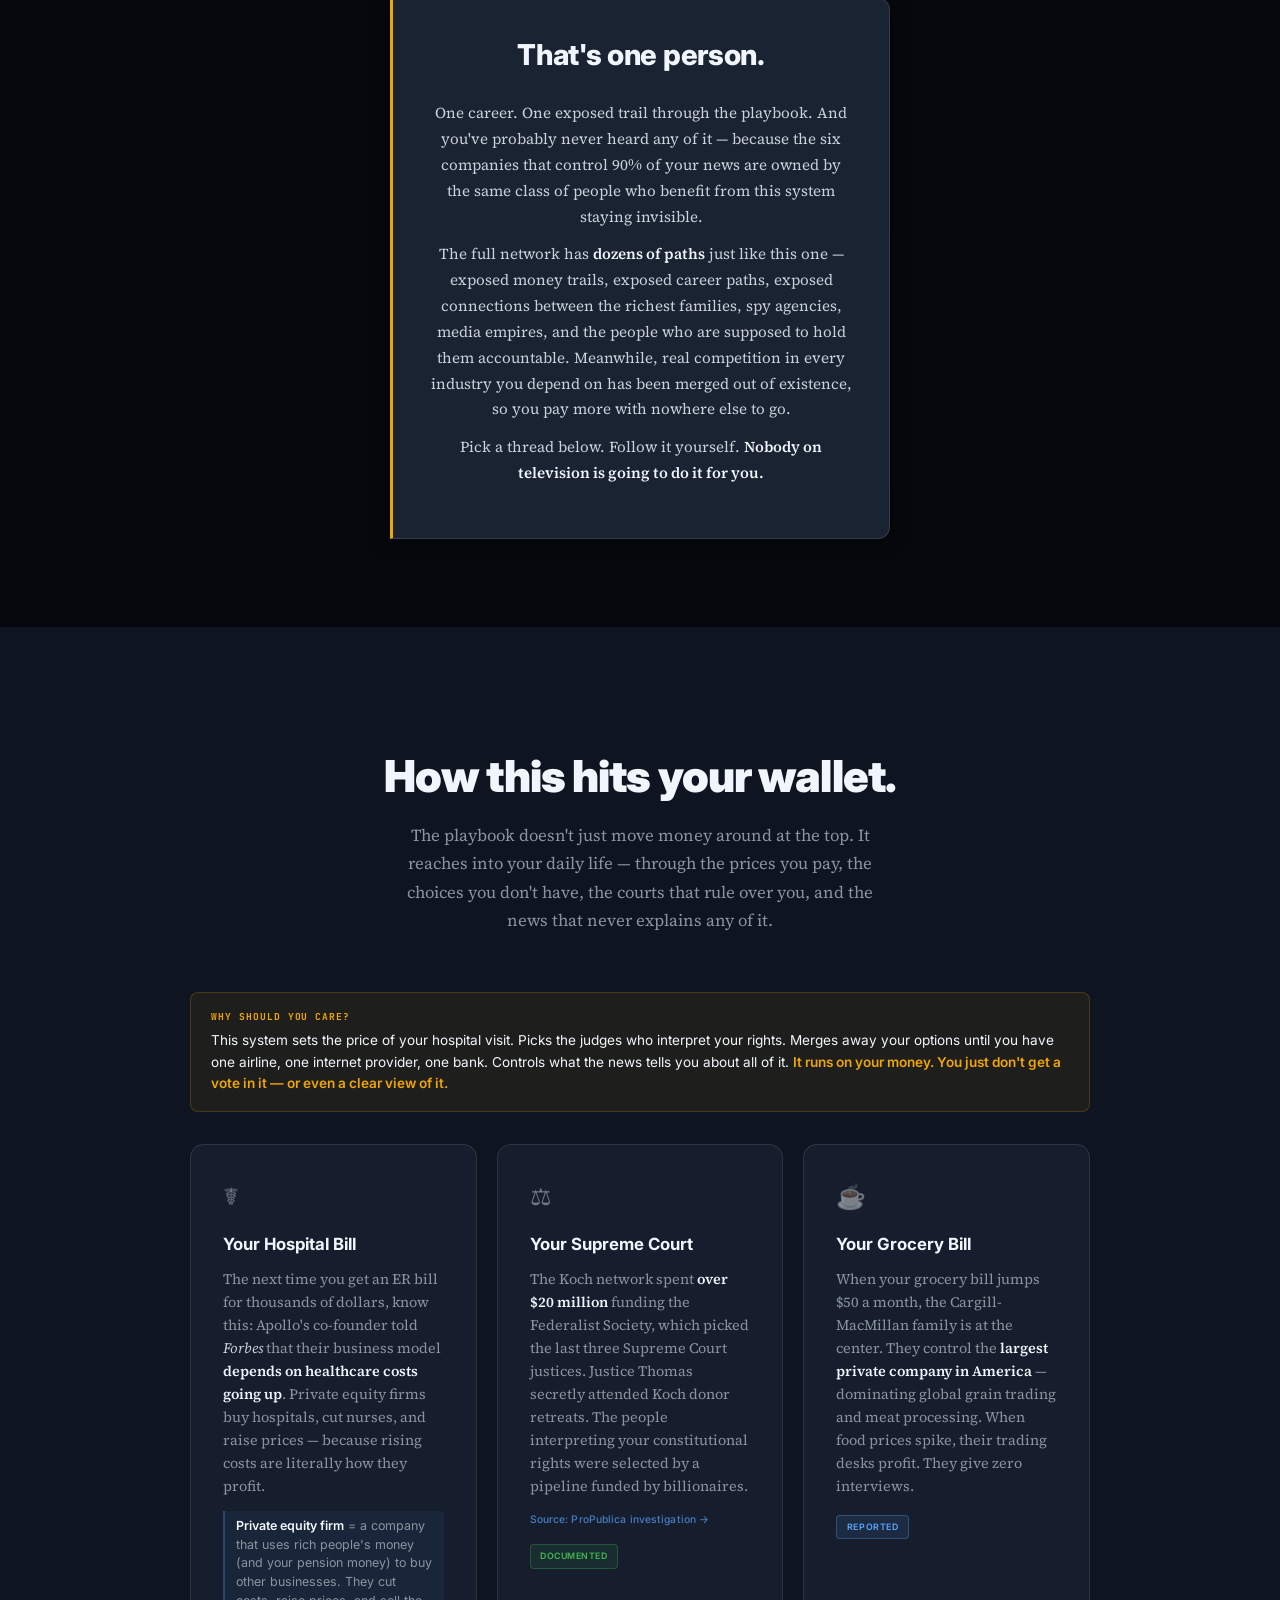
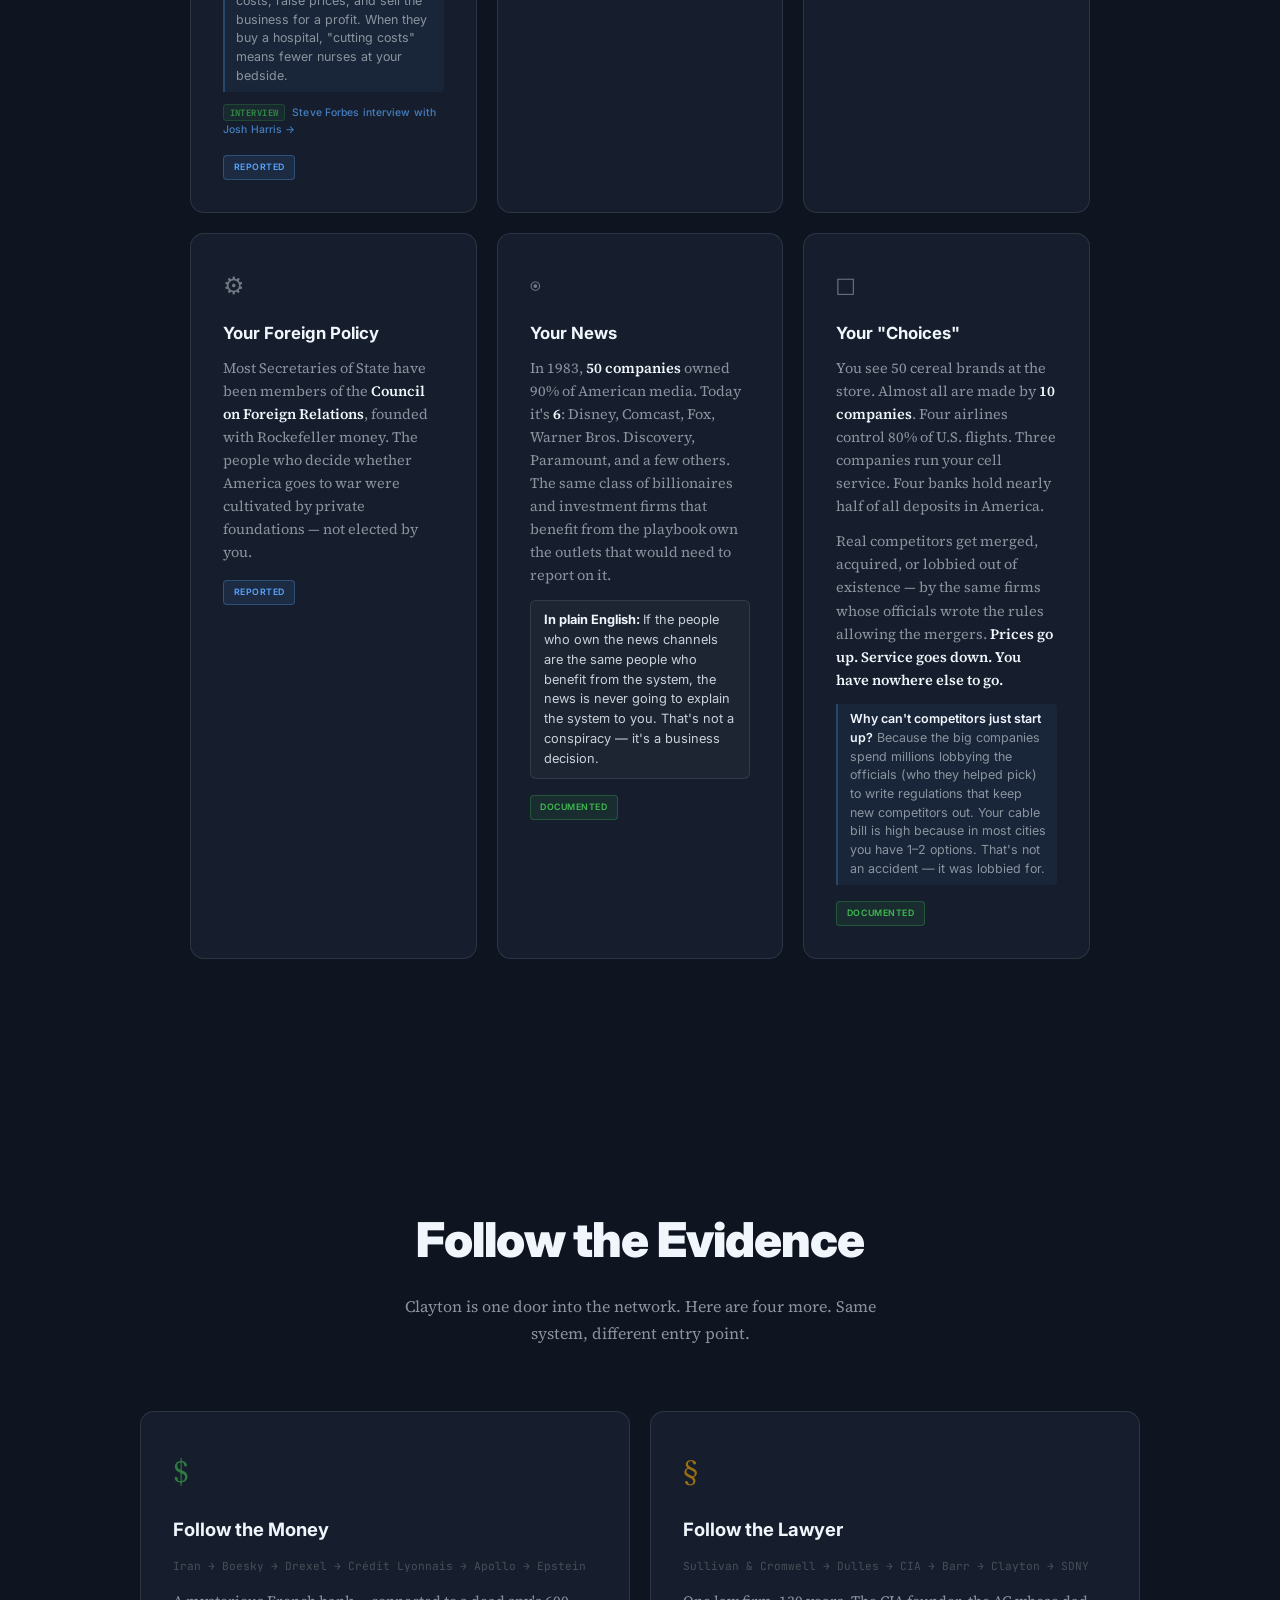
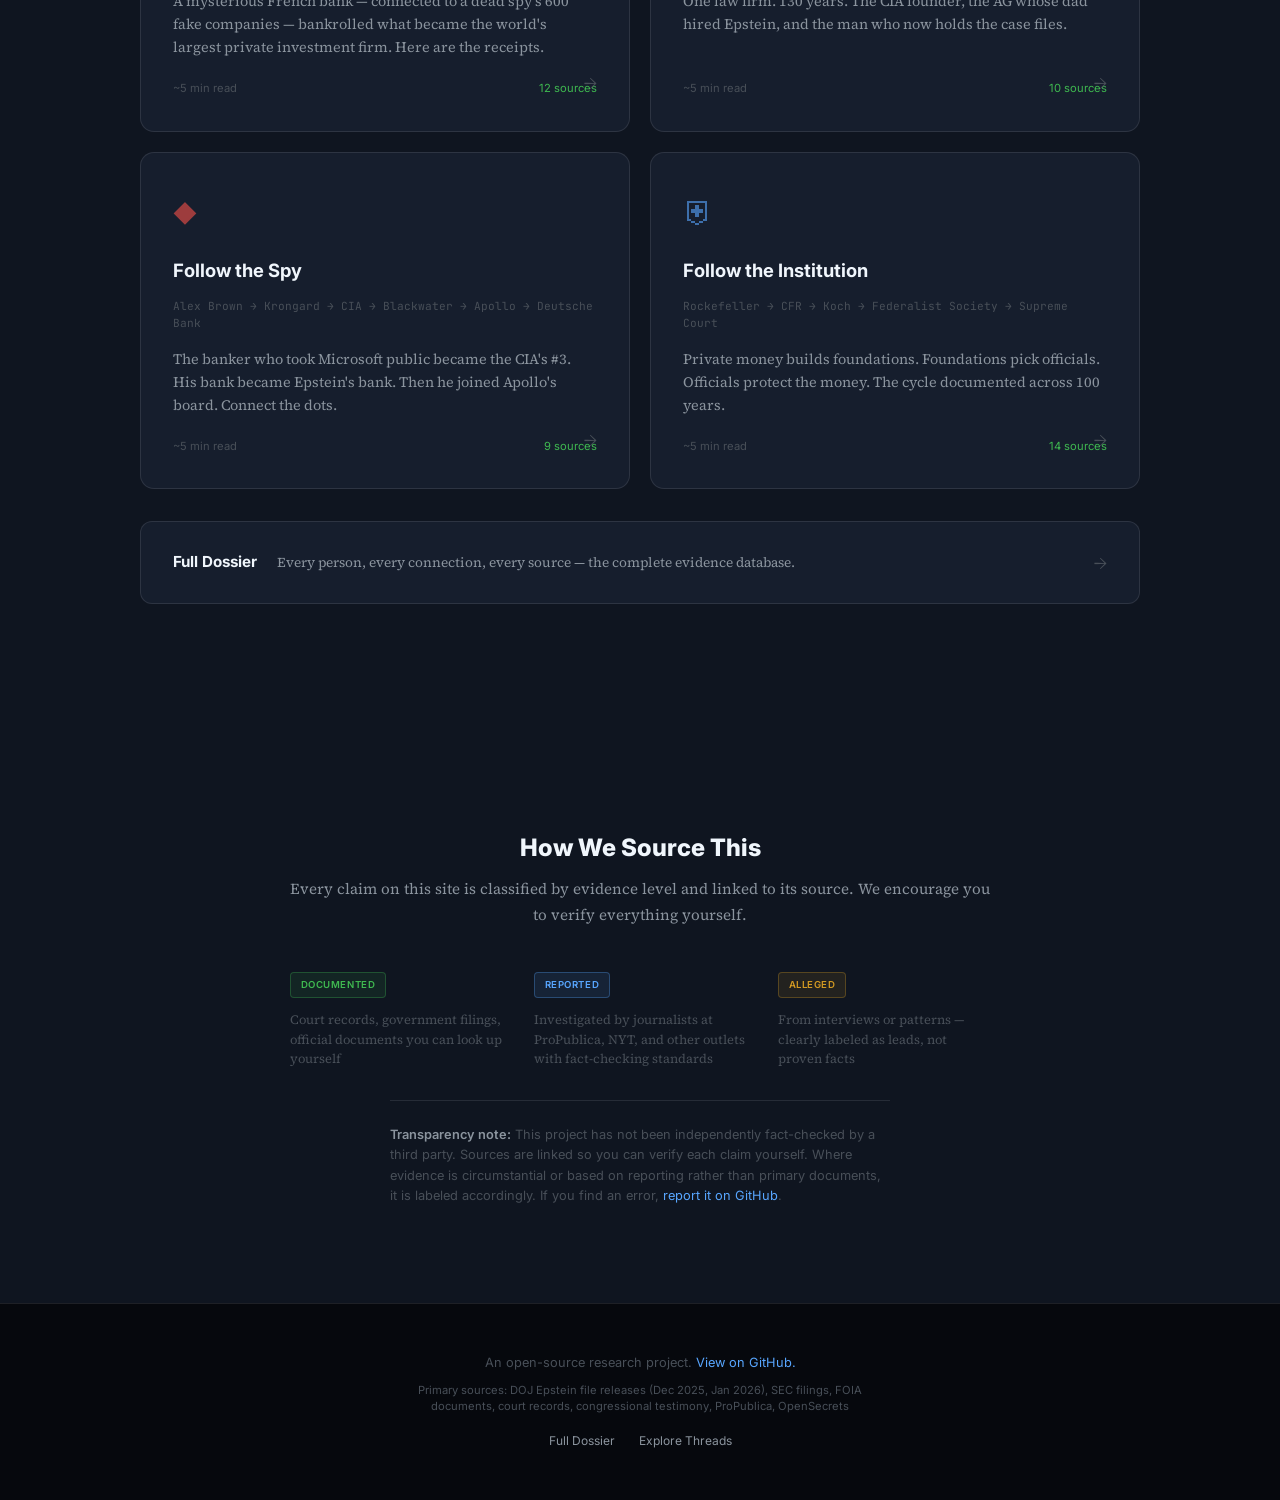
==== commit f01bc000: "Weave media consolidation and illusion of choice through entire narrative - Hero: adds media ownersh" ====
--- a/index.html
+++ b/index.html
@@ -33,8 +33,8 @@
     <div class="hero-content">
       <p class="hero-kicker">A Documented Investigation</p>
       <h1>Who runs the world?</h1>
-      <p class="hero-answer">You pay taxes, follow the rules, and vote every few years. But the people who set your mortgage rate, price your prescriptions, and pick your judges <strong>aren't on any ballot</strong>. Their names show up over and over in SEC filings, court records, and government documents — exposed connections you can look up yourself.</p>
-      <p class="hero-sub">Below is the 5-step playbook they follow — and one real career that proves it. Every claim links to its source.</p>
+      <p class="hero-answer">You pay taxes, follow the rules, and vote every few years. But the people who set your mortgage rate, price your prescriptions, pick your judges, and decide what's on the news <strong>aren't on any ballot</strong>. Their names show up over and over in SEC filings, court records, and government documents — exposed connections you can look up yourself.</p>
+      <p class="hero-sub">You've never seen this explained on the evening news. There's a reason for that — and it's part of the system. Every claim below links to its source.</p>
       <div class="scroll-prompt">
         <span>Scroll to begin</span>
         <svg width="20" height="20" viewBox="0 0 24 24" fill="none" stroke="currentColor" stroke-width="2"><path d="M7 13l5 5 5-5"/></svg>
@@ -170,11 +170,11 @@
   <section id="system" class="system-section">
     <div class="system-container">
       <h2>The playbook, in plain English.</h2>
-      <p class="system-intro">Before we show you the proof, here's the pattern. Five steps, exposed across decades of public records. Once you see it, you can't unsee it.</p>
+      <p class="system-intro">Before we show you the proof, here's the pattern — and the reason you've never seen it on the news. Once you see it, you can't unsee it.</p>
 
       <div class="tldr-box">
         <span class="tldr-label">THE SHORT VERSION</span>
-        Rich families pay to pick government officials. Those officials protect the families' money. When they leave government, the families hire them. Repeat forever. <strong>You pay higher prices, get worse services, and nobody goes to jail.</strong>
+        Rich families fund the groups that pick government officials. Those officials protect the money and approve the mergers that kill your choices. When they leave, the families hire them. The same families own the media that should be reporting all of this. <strong>You pay monopoly prices, get fewer options, and never hear why.</strong>
       </div>
 
       <div class="system-steps">
@@ -197,8 +197,9 @@
         <div class="system-step">
           <div class="sys-num">3</div>
           <div class="sys-content">
-            <h3>Officials protect the money</h3>
-            <p>Once in power, these officials write rules that benefit the families and firms that put them there. Or they simply don't enforce the rules that would hurt them. When's the last time a Wall Street executive went to prison?</p>
+            <h3>Officials protect the money — and kill your choices</h3>
+            <p>Once in power, these officials write rules that benefit the families and firms that put them there. They approve mergers that eliminate your options — 50 media companies become 6, dozens of airlines become 4, thousands of banks become a handful. They don't enforce the rules that would hurt their patrons. When's the last time a Wall Street executive went to prison?</p>
+            <div class="plain-english">The reason your cable bill is $200 and your only other option is slower DSL isn't because nobody wants to compete — it's because the big companies lobbied the officials (who they helped pick) to write rules that keep competitors out.</div>
           </div>
         </div>
         <div class="system-step">
@@ -213,9 +214,9 @@
         <div class="system-step">
           <div class="sys-num">5</div>
           <div class="sys-content">
-            <h3>Repeat. You pay the bill.</h3>
-            <p>Higher drug prices. Crashed retirement accounts. Banks that wreck the economy and get bailed out with your taxes. No secret handshakes required — every person in the loop benefits from protecting the loop.</p>
-            <div class="plain-english">Nobody needs to meet in a secret room. The lawyer's career depends on the banker's business. The banker's profits depend on the foundation's influence. The foundation's power depends on the officials it places. Everyone just follows their own self-interest — and the cycle runs itself.</div>
+            <h3>Repeat. You pay — and never hear about it.</h3>
+            <p>Higher drug prices because private equity bought your hospital. Fewer airlines so ticket prices climb. One or two internet providers so your bill never drops. Crashed retirement accounts bailed out with your taxes. And the six media companies that could explain all of this to you? They're owned by the same class of people who profit from it.</p>
+            <div class="plain-english">Nobody needs to meet in a secret room. The lawyer's career depends on the banker's business. The banker's profits depend on the foundation's influence. The foundation's power depends on the officials it places. The media company's revenue depends on not upsetting any of them. Everyone just follows their own self-interest — and the cycle runs itself in silence.</div>
           </div>
         </div>
       </div>
@@ -291,7 +292,7 @@
           <p>While Clayton is in charge of the SEC, a company called <strong>Apollo Global</strong> sends <strong>$170 million</strong> to Jeffrey Epstein — routed through Deutsche Bank, Clayton's old client. The SEC does nothing.</p>
           <div class="term-define"><strong>Apollo Global</strong> = one of the biggest private investment firms in the world. They manage over $600 billion — including pension funds, retirement accounts, and insurance policies that belong to ordinary Americans. If you have a retirement account through your job, there's a real chance Apollo touches your money.</div>
           <p>$170 million. For "financial advice." No financial advisor on Earth charges that.</p>
-          <div class="key-insight">To put $170 million in perspective: that would pay the salaries of 3,400 public school teachers for a year. Or fund the entire annual budget of a small American city. It went to a convicted sex trafficker — and the agency meant to catch this did nothing.</div>
+          <div class="key-insight">To put $170 million in perspective: that would pay the salaries of 3,400 public school teachers for a year. Or fund the entire annual budget of a small American city. It went to a convicted sex trafficker — the agency meant to catch this did nothing — and no major TV network ran the story as headline news. Ask yourself why.</div>
           <a class="source-link" href="https://www.justice.gov/usao-sdny/pr/jeffrey-epstein-charged-sex-trafficking-minors" target="_blank" rel="noopener"><span class="source-doc-type">DOJ</span> USAO-SDNY — Epstein indictment &amp; file releases, 2019–2026 &rarr;</a>
           <div class="evidence-tag documented">DOCUMENTED</div>
         </div>
@@ -321,7 +322,7 @@
           <h2>The Firing</h2>
           <p>Attorney General <strong>William Barr</strong> tries to replace prosecutor Berman with Jay Clayton. Berman says the goal was <em>"to disrupt and delay"</em> his investigations. Berman refuses to leave. Barr tells the press Berman already resigned. Berman holds a press conference: <em>"I have not resigned."</em></p>
           <div class="plain-english">If you replace the prosecutor, you control the case files. Every sealed document. Every pending charge. Every cooperating witness — all of it transfers to whoever sits in that chair.</div>
-          <div class="key-insight">This is how the playbook protects itself. When someone starts investigating the powerful, you don't destroy the evidence — you replace the person reading it.</div>
+          <div class="key-insight">This is how the playbook protects itself. When someone starts investigating the powerful, you don't destroy the evidence — you replace the person reading it. And this happened on a Friday night during national protests. The timing ensures the six companies that control your news cycle are covering something else.</div>
           <a class="source-link" href="https://www.npr.org/2022/05/23/1100685637/jeffrey-berman-sdny-barr-book" target="_blank" rel="noopener"><span class="source-doc-type">INTERVIEW</span> Jeffrey Berman on NPR Fresh Air, May 2022 — confirming dismissal details &rarr;</a>
           <div class="evidence-tag documented">DOCUMENTED</div>
         </div>
@@ -357,7 +358,7 @@
           <h2>The Prosecutor</h2>
           <p>In 2025, Clayton — <strong>a man who has never been a prosecutor a single day in his life</strong> — is put in charge of the federal office holding the Epstein case files. The same files that could send Apollo's founder, Leon Black, to prison. The same Leon Black who just paid Clayton $500,000 a year.</p>
           <p class="analogy">Follow the career: representing banks &rarr; policing those banks &rarr; getting paid by the company that paid Epstein &rarr; controlling whether that company's founder ever faces charges. One person. Every step documented.</p>
-          <div class="key-insight">One person now controls whether the most powerful people connected to Epstein ever face criminal charges. That person was paid by them. This is not ancient history — this is happening right now.</div>
+          <div class="key-insight">One person now controls whether the most powerful people connected to Epstein ever face criminal charges. That person was paid by them. This is happening right now — and the amount of airtime it's gotten on the networks owned by Disney, Comcast, Fox, and Warner Bros. Discovery is virtually zero. The system protects itself, and the media is part of the shield.</div>
           <div class="evidence-tag documented">DOCUMENTED</div>
           <div class="step-punchline">
             <p>Lawyer &rarr; Regulator &rarr; Board Member &rarr; Prosecutor</p>
@@ -373,8 +374,9 @@
       <div class="step" data-step="8" data-nodes="all" data-edges="all">
         <div class="step-card step-card-reveal">
           <h2>That's one person.</h2>
-          <p>One career. One exposed trail through the playbook. The full network has <strong>dozens of paths</strong> just like this one — exposed money trails, exposed career paths, exposed connections between the richest families, spy agencies, and the people who are supposed to hold them accountable.</p>
-          <p>Pick a thread below. Follow it yourself.</p>
+          <p>One career. One exposed trail through the playbook. And you've probably never heard any of it — because the six companies that control 90% of your news are owned by the same class of people who benefit from this system staying invisible.</p>
+          <p>The full network has <strong>dozens of paths</strong> just like this one — exposed money trails, exposed career paths, exposed connections between the richest families, spy agencies, media empires, and the people who are supposed to hold them accountable. Meanwhile, real competition in every industry you depend on has been merged out of existence, so you pay more with nowhere else to go.</p>
+          <p>Pick a thread below. Follow it yourself. <strong>Nobody on television is going to do it for you.</strong></p>
         </div>
       </div>
 
@@ -388,11 +390,11 @@
   <section id="why-it-matters" class="matters-section">
     <div class="matters-container">
       <h2>How this hits your wallet.</h2>
-      <p class="matters-intro">These aren't abstract connections. They have measurable effects on the prices you pay, the courts that rule over you, and the food on your table.</p>
+      <p class="matters-intro">The playbook doesn't just move money around at the top. It reaches into your daily life — through the prices you pay, the choices you don't have, the courts that rule over you, and the news that never explains any of it.</p>
 
       <div class="tldr-box">
         <span class="tldr-label">WHY SHOULD YOU CARE?</span>
-        Because this system sets the price of your hospital visit, picks the judges who interpret your rights, controls the cost of your groceries, and decides whether America goes to war. <strong>It runs on your money. You just don't get a vote in it.</strong>
+        This system sets the price of your hospital visit. Picks the judges who interpret your rights. Merges away your options until you have one airline, one internet provider, one bank. Controls what the news tells you about all of it. <strong>It runs on your money. You just don't get a vote in it — or even a clear view of it.</strong>
       </div>
 
       <div class="matters-grid">
